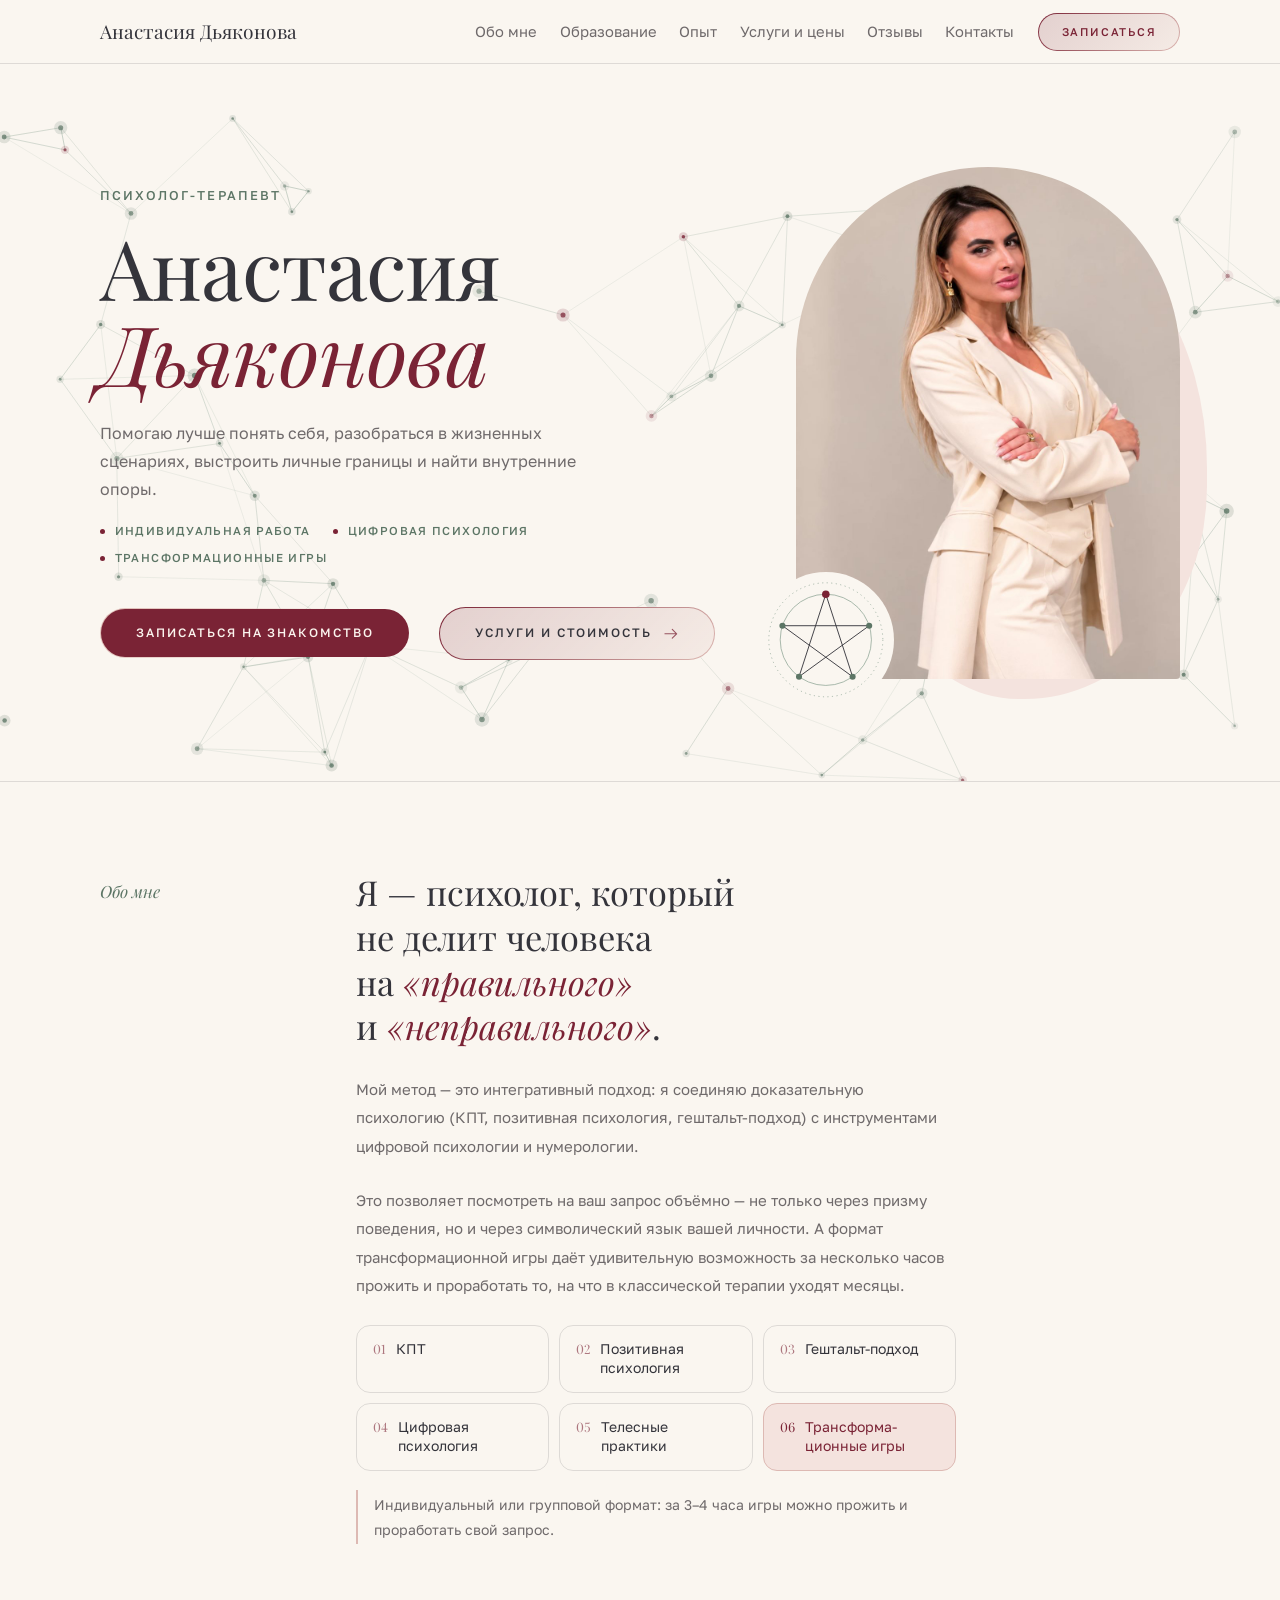
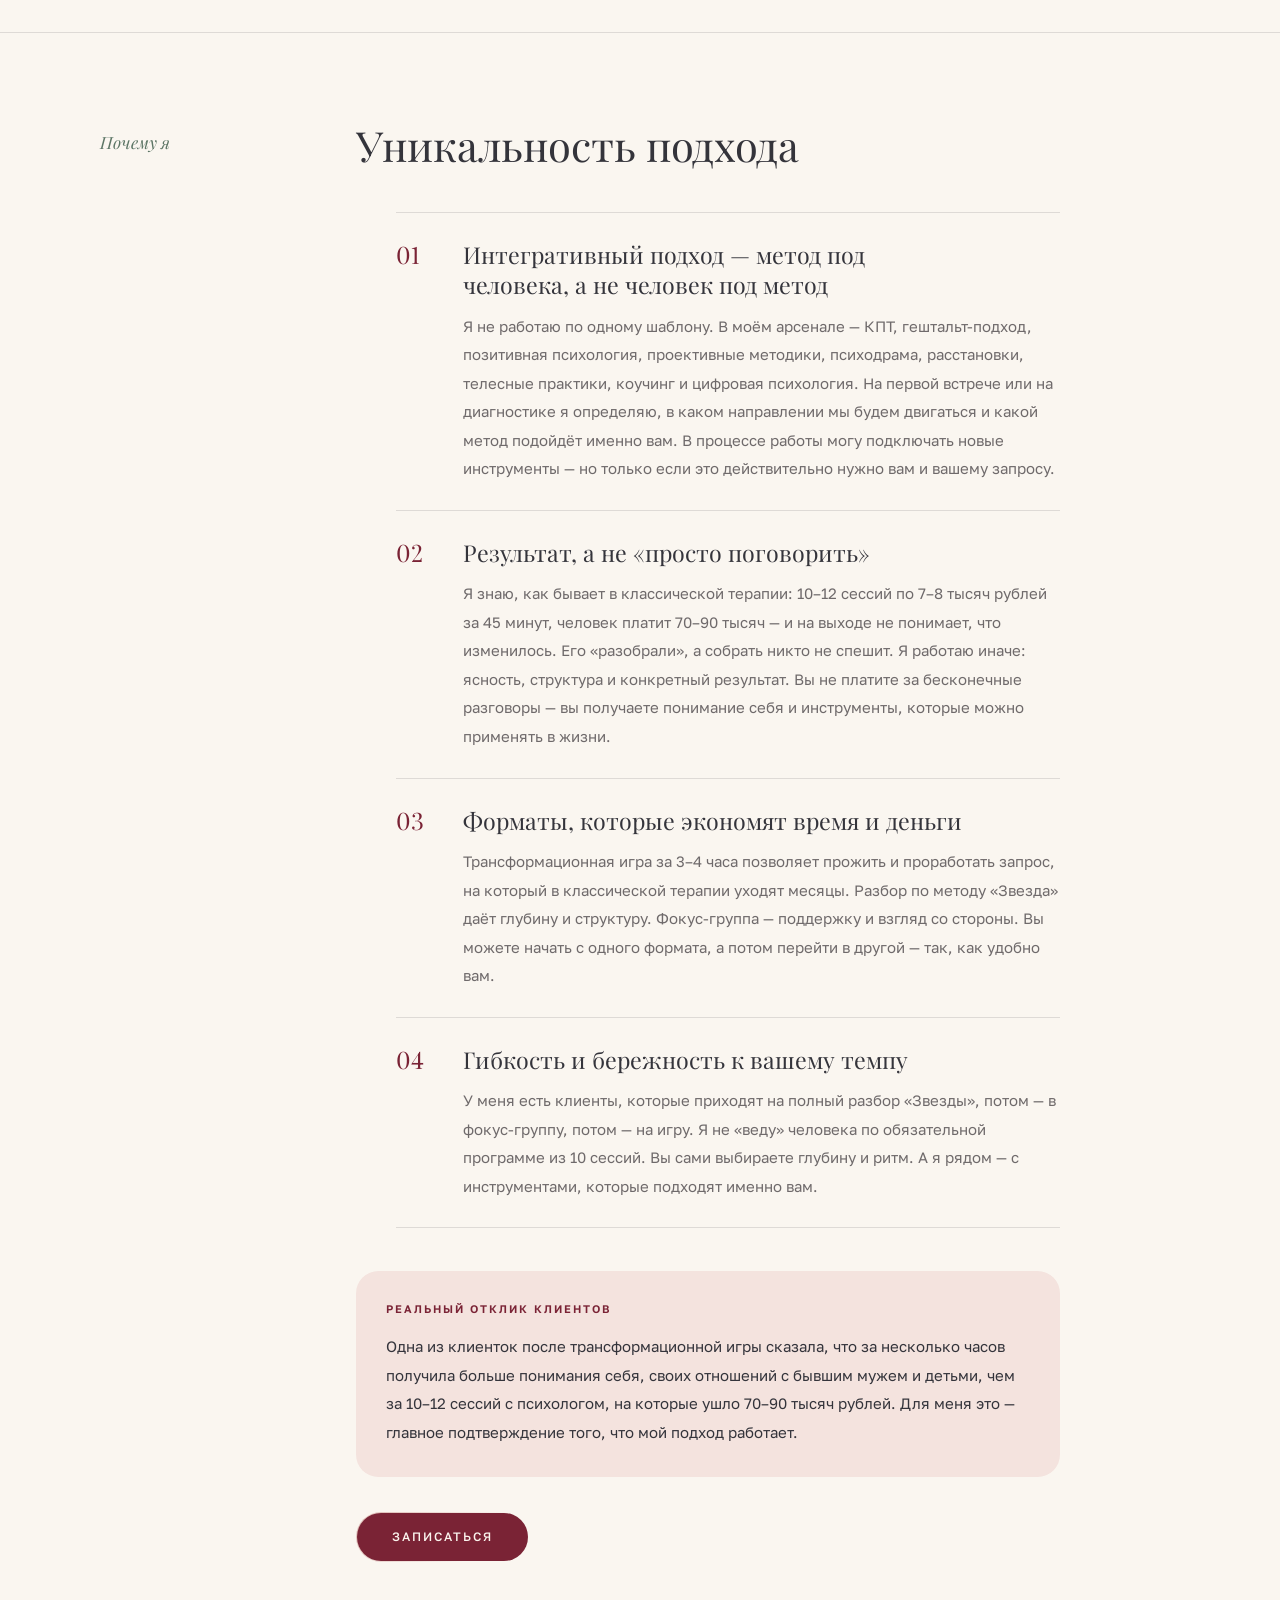
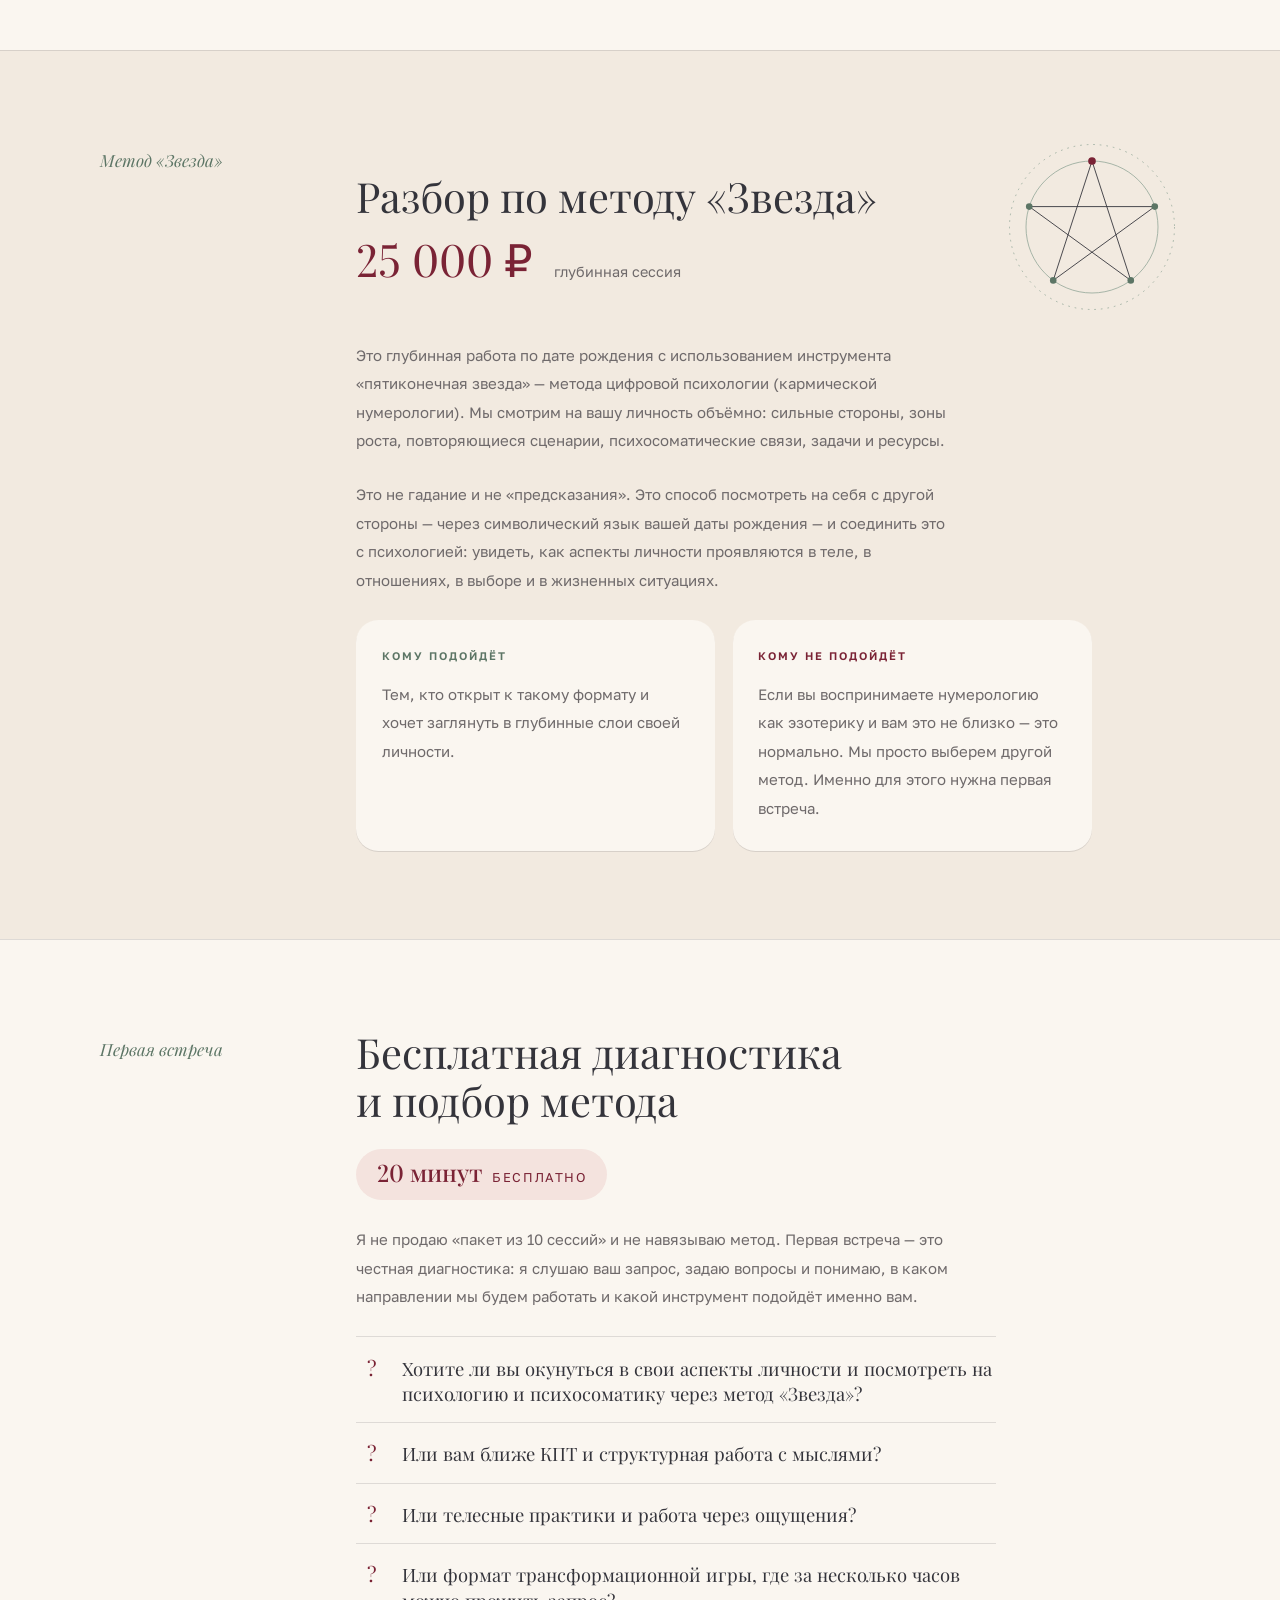
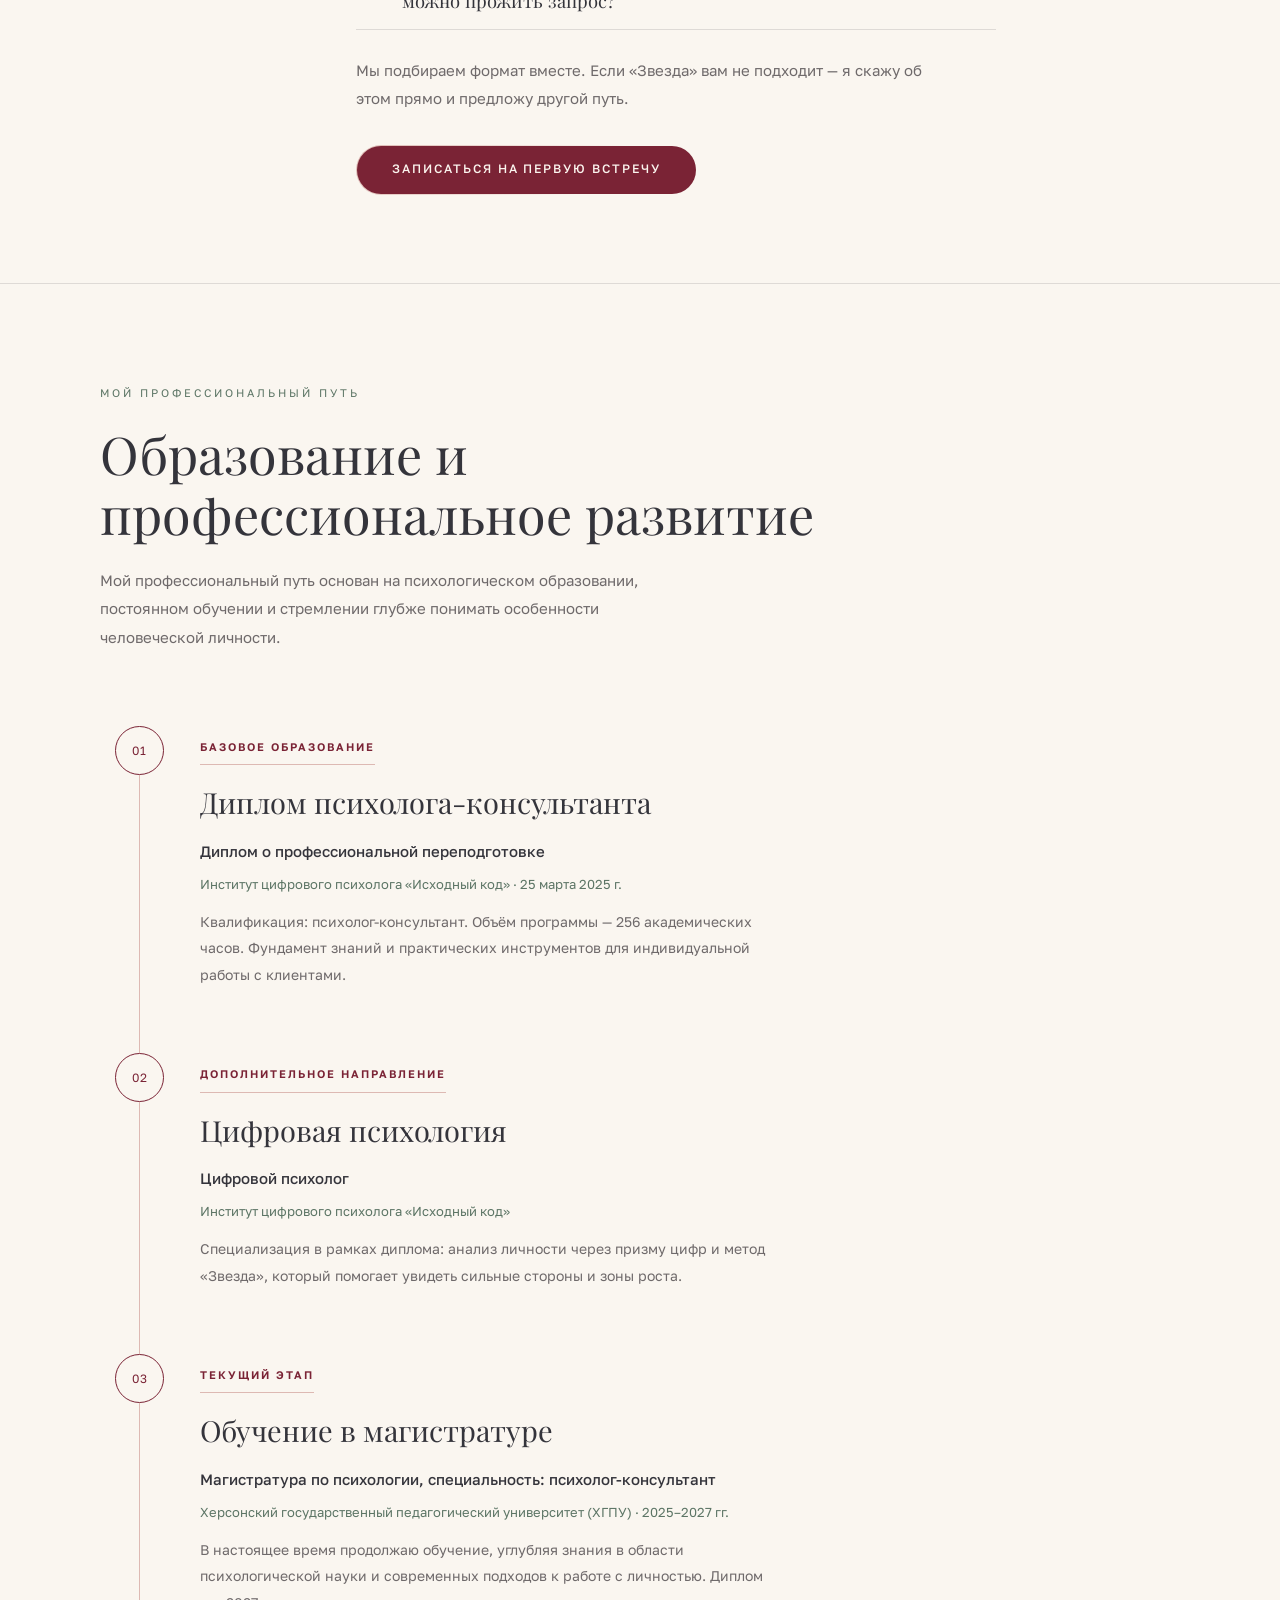
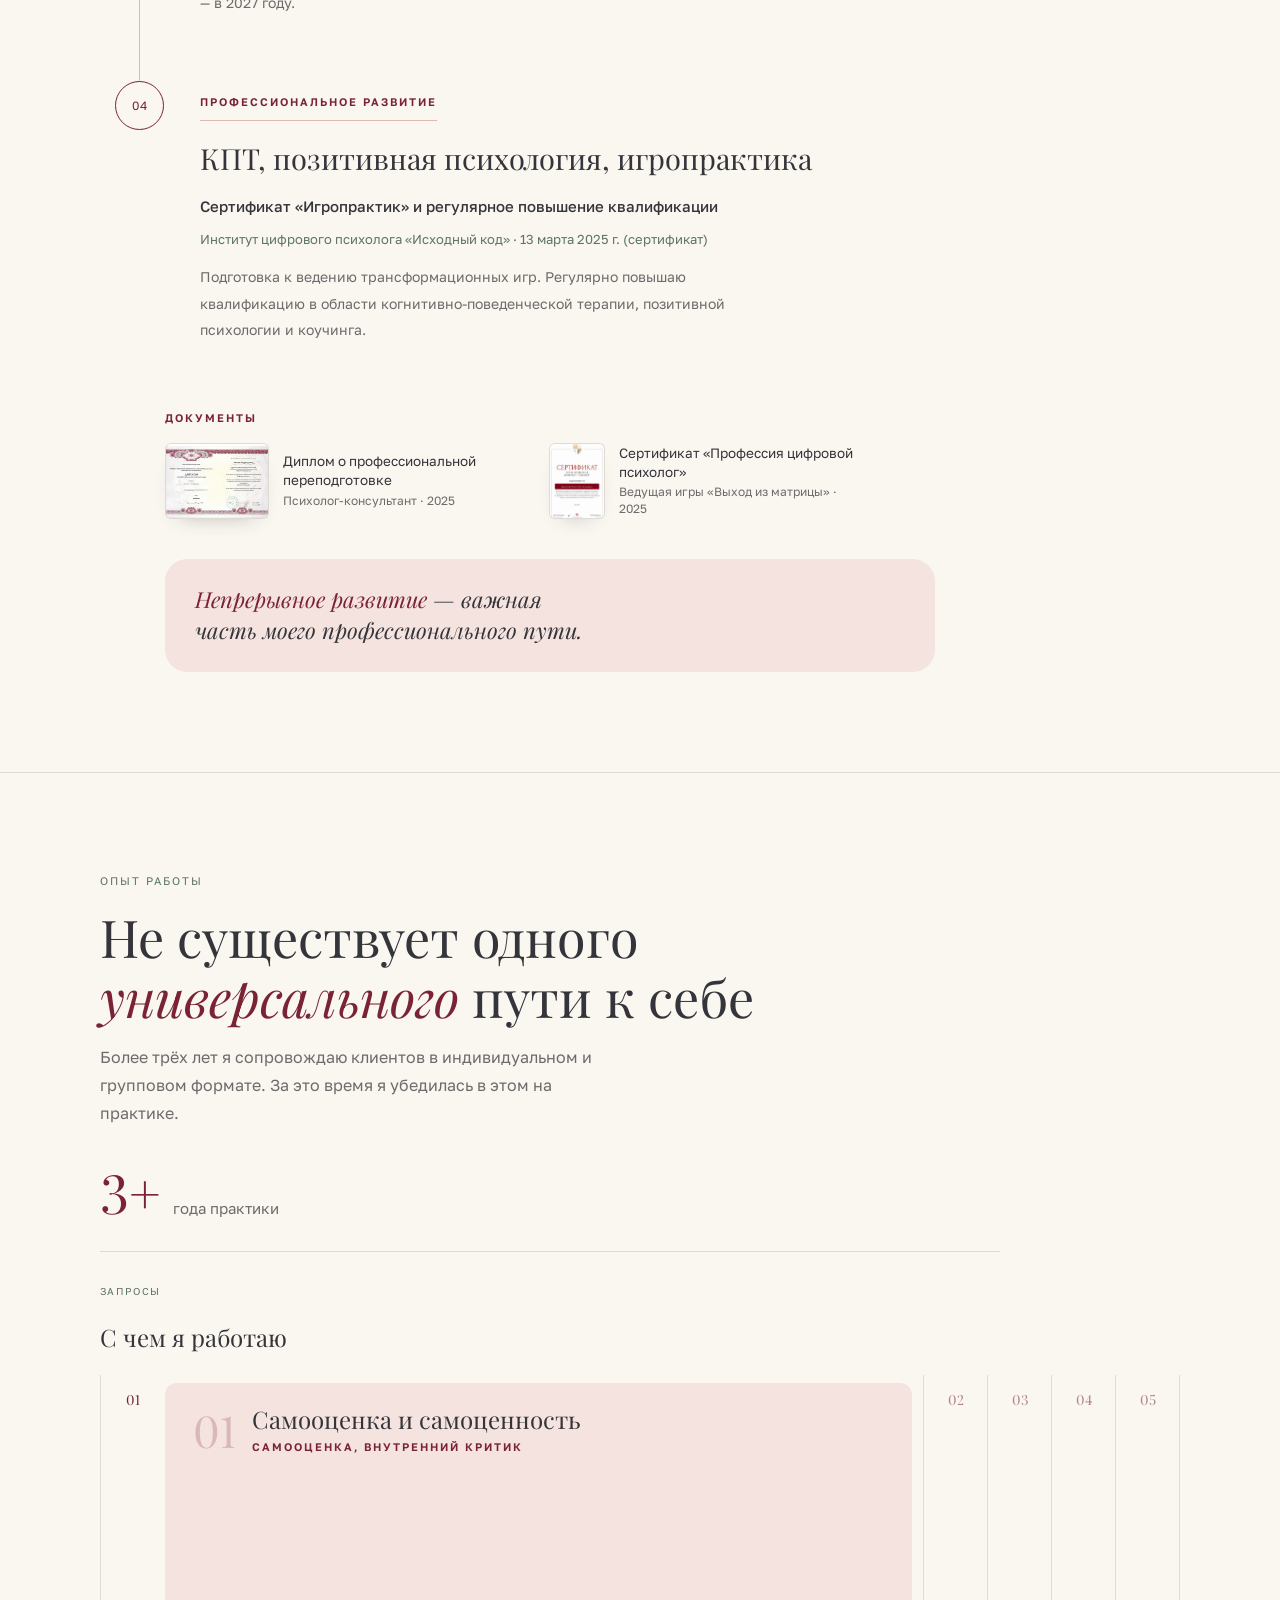
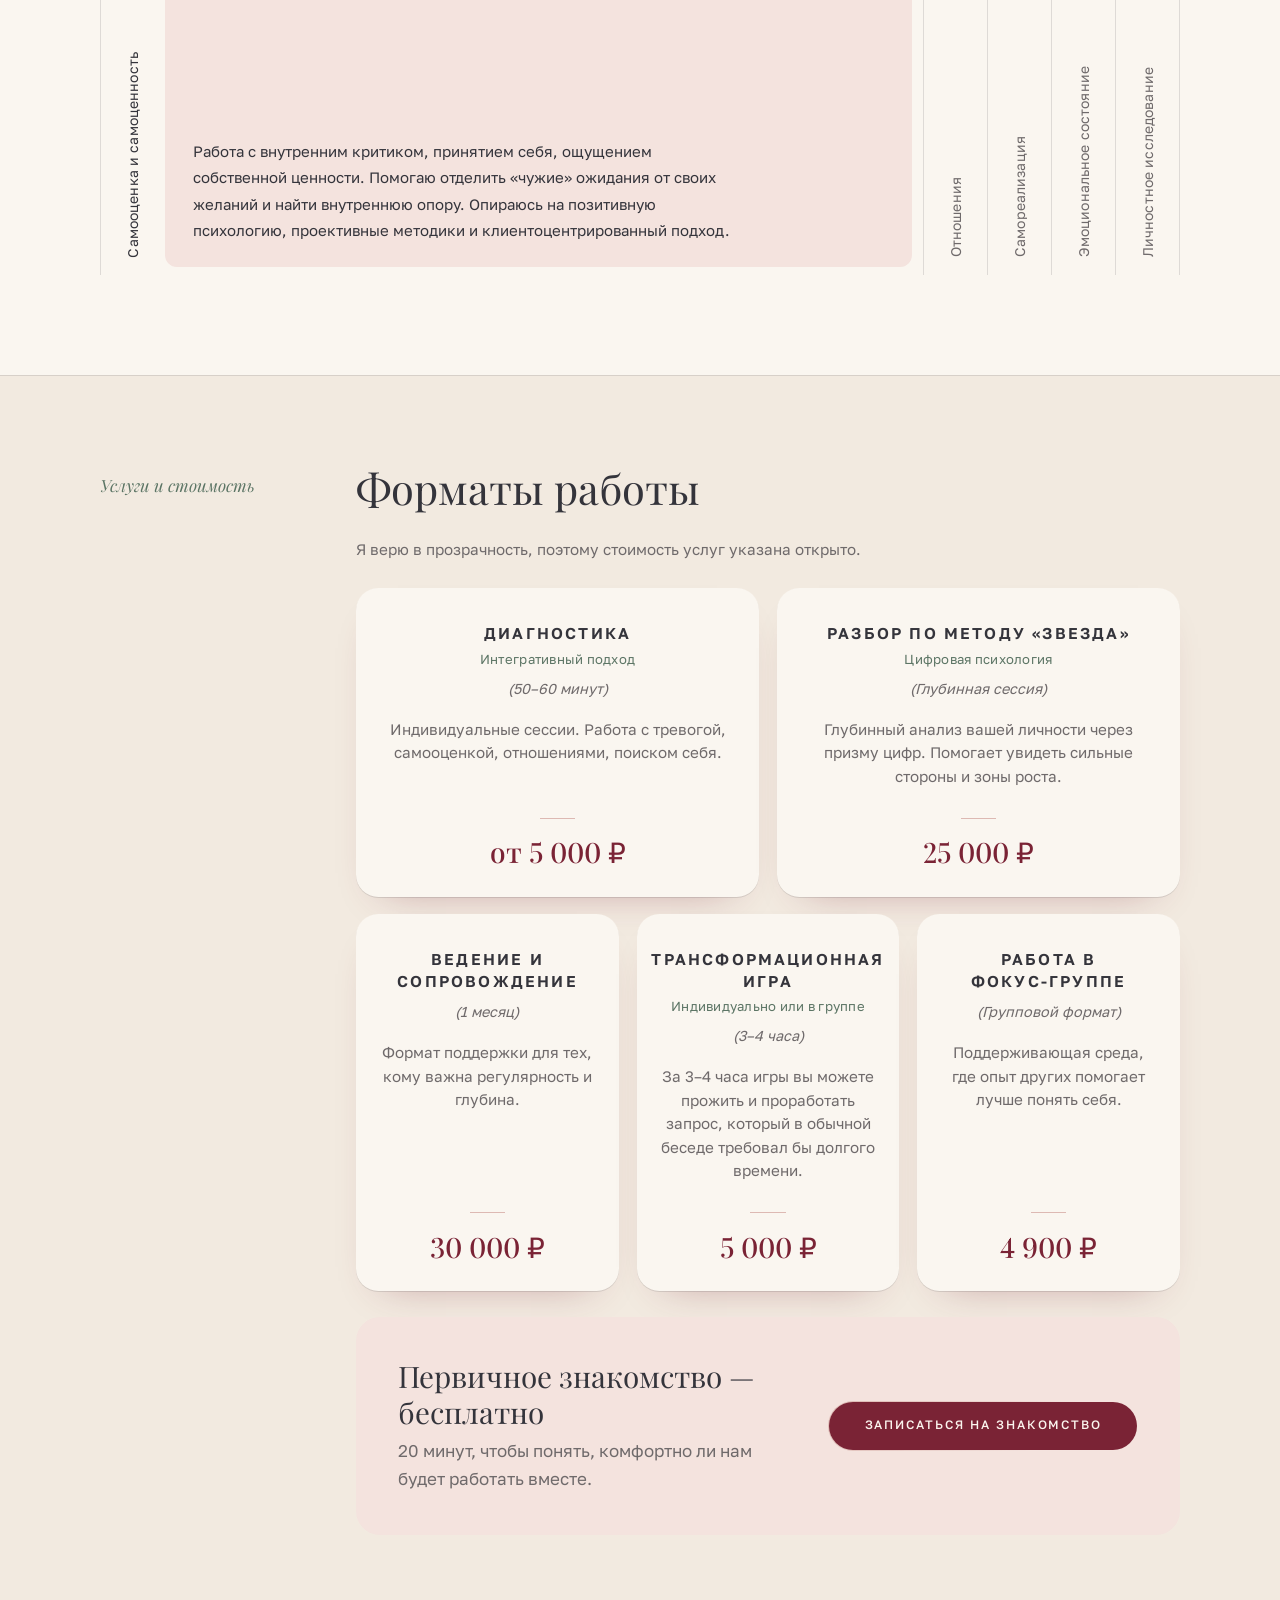
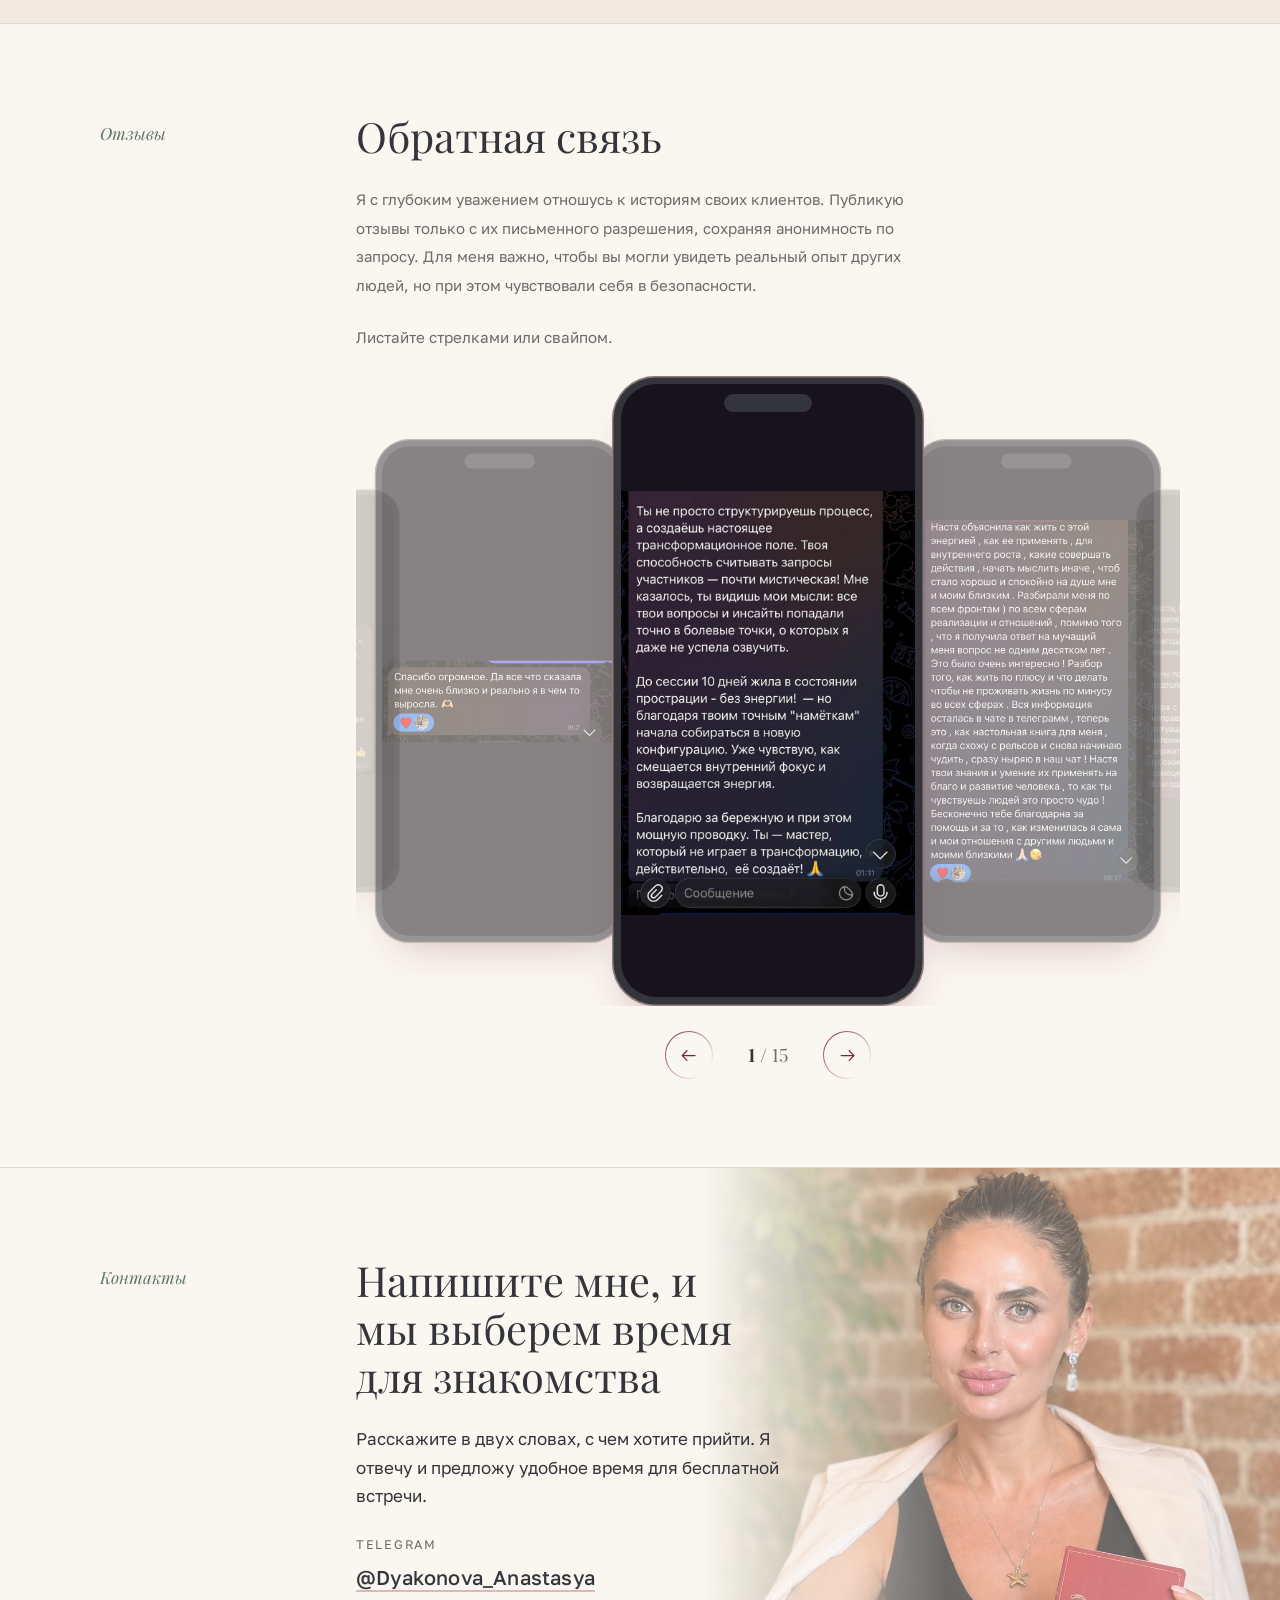
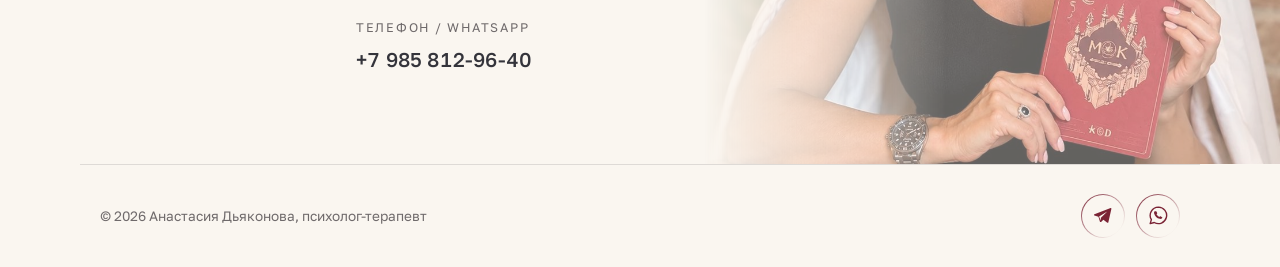
==== index.html @ 58e15a8b "Образование: заключительная фраза на розовой плашке, без черты Co-Authored-By: Claude Opus 5.5 <nore" ====
<!DOCTYPE html>
<html lang="ru">
<head>
<meta charset="utf-8">
<meta name="viewport" content="width=device-width, initial-scale=1, viewport-fit=cover">
<meta name="color-scheme" content="light">
<title>Анастасия Дьяконова</title>
<meta name="description" content="Анастасия Дьяконова — психолог-терапевт. Интегративный подход, цифровая психология и трансформационные игры.">
<link rel="stylesheet" href="https://fonts.googleapis.com/css2?family=Golos+Text:wght@400;500;600&family=Playfair+Display:ital,wght@0,400;0,500;0,600;1,400;1,500&display=swap">
<style>
body { margin: 0; } img { max-width: 100%; }
/* Layout: left-aligned editorial column; each section is a narrow label rail + wide content, the star of the «Звезда» method is the only ornament. */
:root {
  --bg: #FAF6F0;
  --surface: #F2EAE0;
  --ink: #34343B;
  --muted: #6F6A6B;
  --sage: #8FA596;
  --sage-deep: #5C7565;
  --blush: #DDB9B3;
  --blush-soft: #F4E3DE;
  --wine: #7A2335;
  --btn-bg: #7A2335;
  --btn-bg-hover: #631A2A;
  --btn-fg: #FBF4EE;
  --line: rgba(52, 52, 59, .14);
  --band: var(--bg);
  --band-ink: var(--ink);
  --band-muted: var(--muted);
  --band-line: var(--line);
  --band-accent: var(--wine);
  --display: "Playfair Display", "PT Serif", Georgia, "Times New Roman", serif;
  --body: "Golos Text", Inter, "Segoe UI", system-ui, -apple-system, Arial, sans-serif;
}
*, *::before, *::after { box-sizing: border-box; }
html { scroll-behavior: smooth; }
body {
  background: var(--bg); color: var(--ink);
  font-family: var(--body); font-size: 1.0625rem; line-height: 1.65;
  -webkit-font-smoothing: antialiased;
}
body::before {
  content: ""; position: fixed; inset: 0 0 auto;
  height: env(safe-area-inset-top, 0px); z-index: 10; background: var(--bg);
}
h1, h2, h3, p, ul, blockquote, figure { margin: 0; }
ul { padding: 0; list-style: none; }
a { color: inherit; }
:focus-visible { outline: 2px solid var(--wine); outline-offset: 3px; border-radius: 4px; }

.wrap {
  max-width: 70rem; margin-inline: auto;
  padding-left: max(20px, env(safe-area-inset-left, 0px));
  padding-right: max(20px, env(safe-area-inset-right, 0px));
}

/* Header */
.top {
  position: sticky; top: env(safe-area-inset-top, 0px); z-index: 9;
  background: color-mix(in srgb, var(--bg) 92%, transparent);
  backdrop-filter: blur(10px); -webkit-backdrop-filter: blur(10px);
  border-bottom: 1px solid var(--line);
}
.top .wrap { display: flex; align-items: center; gap: 1.5rem; padding-block: .8rem; }
.brand { font-family: var(--display); font-size: 1.2rem; text-decoration: none; white-space: nowrap; margin-right: auto; }
.nav { display: flex; gap: 1.4rem; font-size: .92rem; }
.nav a { text-decoration: none; color: var(--muted); transition: color .2s; }
.nav a:hover { color: var(--ink); }

/* Кнопки: тонкая градиентная оболочка, прописные буквы с разрядкой */
.btn {
  display: inline-flex; align-items: center; justify-content: center; gap: .6rem;
  border: 1px solid transparent; border-radius: 999px;
  background: linear-gradient(var(--btn-bg), var(--btn-bg)) padding-box,
              linear-gradient(135deg, var(--blush), transparent 70%) border-box;
  color: var(--btn-fg); text-decoration: none; white-space: nowrap;
  font: 500 .76rem/1.2 var(--body); letter-spacing: .16em; text-transform: uppercase;
  padding: 1.05rem 2.2rem;
  transition: background .25s, color .25s;
}
.btn:hover {
  background: linear-gradient(var(--btn-bg-hover), var(--btn-bg-hover)) padding-box,
              linear-gradient(135deg, var(--blush), transparent 70%) border-box;
}
.btn.ghost, .btn.small {
  background: linear-gradient(color-mix(in srgb, var(--bg) 82%, transparent), color-mix(in srgb, var(--bg) 82%, transparent)) padding-box,
              linear-gradient(135deg, var(--wine), var(--blush)) border-box;
  -webkit-backdrop-filter: blur(8px); backdrop-filter: blur(8px);
}
.btn.ghost { color: var(--ink); }
.btn.ghost:hover {
  background: linear-gradient(var(--surface), var(--surface)) padding-box,
              linear-gradient(135deg, var(--wine), var(--blush)) border-box;
}
.btn.ghost svg { width: 1.1rem; height: 1.1rem; fill: none; stroke: var(--wine); stroke-width: 1.5; stroke-linecap: round; stroke-linejoin: round; opacity: .75; transition: transform .25s, opacity .25s; }
.btn.ghost:hover svg { transform: translateX(4px); opacity: 1; }
.btn.small { color: var(--wine); padding: .7rem 1.4rem; font-size: .7rem; }
.btn.small:hover {
  color: var(--btn-fg);
  background: linear-gradient(var(--btn-bg), var(--btn-bg)) padding-box,
              linear-gradient(135deg, var(--blush), transparent 70%) border-box;
}
.link { color: var(--ink); text-decoration: underline; text-decoration-color: var(--blush); text-decoration-thickness: 2px; text-underline-offset: 5px; }
.link:hover { text-decoration-color: var(--wine); }

/* Hero */
.hero { position: relative; overflow: hidden; }
.hero canvas { position: absolute; inset: 0; width: 100%; height: 100%; pointer-events: none; }
.hero .wrap { position: relative; }
.hero .wrap {
  display: grid; grid-template-columns: minmax(0, 1.25fr) minmax(0, .75fr);
  gap: 3rem; align-items: center; padding-block: clamp(3.5rem, 8vw, 6.5rem);
}
.eyebrow { font-size: .8rem; letter-spacing: .16em; text-transform: uppercase; color: var(--sage-deep); font-weight: 500; }
h1 {
  font-family: var(--display); font-weight: 400;
  font-size: clamp(2.7rem, 7.2vw, 5.2rem); line-height: 1.04; letter-spacing: -.01em;
  margin-top: 1.1rem; text-wrap: balance;
}
h1 em { font-style: italic; color: var(--wine); }
.lead { font-size: 1rem; line-height: 1.75; color: var(--muted); max-width: 30rem; margin-top: 1.4rem; }
.hero-tags { display: flex; flex-wrap: wrap; gap: .5rem 1.4rem; margin-top: 1.2rem; font-size: .72rem; letter-spacing: .12em; text-transform: uppercase; color: var(--sage-deep); font-weight: 500; }
.hero-tags li { display: flex; align-items: center; gap: .6rem; }
.hero-tags li::before { content: ""; width: 5px; height: 5px; border-radius: 50%; background: var(--wine); flex: none; }
.hero-actions { display: flex; flex-wrap: wrap; align-items: center; gap: 1.2rem 1.8rem; margin-top: 2.4rem; }
.portrait { position: relative; justify-self: end; width: min(100%, 24rem); }
.portrait::before {
  content: ""; position: absolute; inset: 12% -7% -4% 14%;
  background: var(--blush-soft); border-radius: 50% 46% 52% 48% / 48% 52% 46% 54%;
}
.portrait img {
  position: relative; display: block; width: 100%; height: auto; aspect-ratio: 3 / 4;
  object-fit: cover; object-position: 50% 12%; border-radius: 999px 999px 1.25rem 1.25rem;
}
.star { position: absolute; left: -2.4rem; bottom: -1.8rem; width: 8.5rem; padding: .45rem; background: var(--bg); border-radius: 50%; }
.star svg { display: block; width: 100%; height: auto; }
.star .ring { fill: none; stroke: var(--sage); stroke-width: 2; }
.star .ring.dash { stroke-dasharray: 3 9; }
.star .lines { fill: none; stroke: var(--ink); stroke-width: 2.4; stroke-linejoin: round; stroke-dasharray: 1150; animation: draw 10s cubic-bezier(.45, 0, .55, 1) infinite; }
.star .pt { fill: var(--wine); }
.star .pt.s { fill: var(--sage-deep); }
.star .ring.dash { transform-origin: 160px 160px; animation: spin 30s linear infinite; }
/* Цикл 10 с: звезда мягко прорисовывается, коротко держится и так же мягко стирается */
@keyframes draw {
  0% { stroke-dashoffset: 1150; opacity: 0; }
  6% { opacity: 1; }
  46%, 54% { stroke-dashoffset: 0; opacity: 1; }
  94% { opacity: 1; }
  100% { stroke-dashoffset: -1150; opacity: 0; }
}
@keyframes spin { to { transform: rotate(360deg); } }

/* Параллакс: слои первого экрана и круг в «Опыте» движутся с разной скоростью при прокрутке (--py задаёт скрипт) */
.hero canvas { transform: translate3d(0, calc(var(--py, 0) * .32px), 0); }
.hero-text { transform: translate3d(0, calc(var(--py, 0) * .12px), 0); }
.portrait { transform: translate3d(0, calc(var(--py, 0) * -.07px), 0); }
.portrait::before { transform: translate3d(0, calc(var(--py, 0) * .2px), 0); }
.star { transform: translate3d(0, calc(var(--py, 0) * -.14px), 0); }
.hero canvas, .hero-text, .portrait, .portrait::before, .star { will-change: transform; }
@media (prefers-reduced-motion: reduce) {
  .hero canvas, .hero-text, .portrait, .portrait::before, .star { transform: none; }
}

/* Кнопка «наверх» — только в мобильной версии */
.to-top { display: none; }
@media (max-width: 980px) {
  .to-top {
    display: grid; place-items: center; position: fixed; z-index: 8;
    right: calc(16px + env(safe-area-inset-right, 0px)); bottom: calc(18px + env(safe-area-inset-bottom, 0px));
    width: 3.1rem; height: 3.1rem; padding: 0; border: 1px solid transparent; border-radius: 50%; cursor: pointer;
    background: linear-gradient(var(--btn-bg), var(--btn-bg)) padding-box,
                linear-gradient(135deg, var(--blush), transparent 70%) border-box;
    color: var(--btn-fg); box-shadow: none;
    opacity: 0; visibility: hidden; transform: translateY(12px);
    transition: opacity .3s, transform .3s, visibility .3s, background .25s;
  }
  .to-top.show { opacity: 1; visibility: visible; transform: none; }
  .to-top:active { background: linear-gradient(var(--btn-bg-hover), var(--btn-bg-hover)) padding-box, linear-gradient(135deg, var(--blush), transparent 70%) border-box; }
  .to-top svg { width: 1.25rem; height: 1.25rem; fill: none; stroke: currentColor; stroke-width: 1.6; stroke-linecap: round; stroke-linejoin: round; }
}
@media (prefers-reduced-motion: reduce) { .to-top { transition: none; } }

/* Sections */
.section { border-top: 1px solid var(--line); }
.section .wrap {
  display: grid; grid-template-columns: 13rem minmax(0, 1fr);
  gap: 2rem 3rem; padding-block: clamp(3rem, 7vw, 5.5rem);
}
.rail { font-family: var(--display); font-style: italic; font-size: 1.05rem; color: var(--sage-deep); padding-top: .5rem; }
h2 { font-family: var(--display); font-weight: 400; font-size: clamp(1.8rem, 3.6vw, 2.6rem); line-height: 1.15; text-wrap: balance; max-width: 22ch; }
.body { display: grid; grid-template-columns: minmax(0, 1fr); gap: 1.6rem; min-width: 0; }
.body p { max-width: 40rem; }

.quote {
  font-family: var(--display); font-size: clamp(1.5rem, 3vw, 2.15rem); line-height: 1.3;
  max-width: 24ch; text-wrap: balance;
}
.quote em { color: var(--wine); }
.approach-cta { justify-self: start; margin-top: .6rem; }
/* Методы: ровная сетка 3×2 с номерами, как в остальных списках сайта */
.methods { display: grid; grid-template-columns: repeat(3, minmax(0, 1fr)); gap: 10px; max-width: 600px; counter-reset: m; }
.methods li { counter-increment: m; min-width: 0; }
.methods button {
  display: grid; grid-template-columns: auto minmax(0, 1fr); align-items: baseline; gap: 10px;
  width: 100%; height: 100%; padding: 14px 16px; border: 1px solid var(--line); border-radius: 14px;
  background: transparent; color: var(--ink); font: 400 14px/1.35 var(--body); text-align: left; cursor: pointer;
  transition: background .25s, border-color .25s, color .25s;
}
.methods button::before { content: counter(m, decimal-leading-zero); font-family: var(--display); font-variant-numeric: lining-nums; font-size: 13px; color: var(--wine); opacity: .6; }
.methods button:hover { border-color: var(--blush); }
.methods button.on { background: var(--blush-soft); border-color: var(--blush); color: var(--wine); }
.methods button.on::before { opacity: 1; }
.body p.method-info {
  max-width: 600px; min-height: 3.6em; margin-top: -.4rem; padding: 2px 0 2px 1rem; border-left: 2px solid var(--blush);
  font-size: 14px; line-height: 1.8; color: var(--muted); transition: opacity .2s;
}
.method-info.active { color: var(--ink); }
@media (max-width: 600px) { .methods { grid-template-columns: repeat(2, minmax(0, 1fr)); } .methods button { grid-template-columns: minmax(0, 1fr); gap: 4px; padding: 11px 13px 13px; font-size: 13.5px; } }
.method-info.fade { opacity: 0; }
@media (prefers-reduced-motion: reduce) { .methods button, .method-info { transition: none; } }

/* Почему я · Звезда · Первая встреча */
.body p.txt, .why p, .why-voice p, .zv-card p { max-width: 600px; color: var(--muted); font-size: 15px; line-height: 1.9; }
.why { display: grid; counter-reset: none; max-width: 44rem; }
.why li { display: grid; grid-template-columns: 3rem minmax(0, 1fr); gap: 1.2rem; padding-block: 1.7rem; border-top: 1px solid var(--line); }
.why li:last-child { border-bottom: 1px solid var(--line); }
.why-num { font-family: var(--display); font-variant-numeric: lining-nums; font-size: 1.5rem; line-height: 1.2; color: var(--wine); }
.why h3 { font-family: var(--display); font-weight: 400; font-size: 1.45rem; line-height: 1.3; margin-bottom: .7rem; text-wrap: balance; }
.why-voice { max-width: 44rem; padding: 1.8rem 1.9rem 1.9rem; border-radius: 1.4rem; background: var(--blush-soft); }
.why-voice figcaption { font-size: 11px; font-weight: 600; letter-spacing: 2px; text-transform: uppercase; color: var(--wine); margin-bottom: .9rem; }
.why-voice p { color: var(--ink); max-width: none; }
.zv-head { display: grid; grid-template-columns: minmax(0, 1fr) auto; gap: 1.5rem 2.5rem; align-items: center; }
.zv-price { font-family: var(--display); font-variant-numeric: lining-nums; font-size: clamp(2rem, 4vw, 2.8rem); line-height: 1; color: var(--wine); margin-top: 1.1rem; }
.zv-price span { font: 400 .9rem/1.4 var(--body); color: var(--muted); margin-left: .6rem; }
.zv-star { width: clamp(7rem, 16vw, 11rem); }
.zv-star svg { display: block; width: 100%; height: auto; overflow: visible; }
.zv-star .ring { fill: none; stroke: var(--sage); stroke-width: 1.4; }
.zv-star .ring.dash { stroke-dasharray: 3 9; transform-origin: 160px 160px; animation: spin 30s linear infinite; }
.zv-star .lines { fill: none; stroke: var(--ink); stroke-width: 1.6; stroke-linejoin: round; }
.zv-star .pt { fill: var(--wine); } .zv-star .pt.s { fill: var(--sage-deep); }
.zv-fit { display: grid; grid-template-columns: repeat(auto-fit, minmax(16rem, 1fr)); gap: 1.1rem; max-width: 46rem; }
.zv-card { padding: 1.7rem 1.6rem 1.8rem; border-radius: 1.4rem; background: var(--bg); box-shadow: 0 1px 0 var(--line); }
.zv-card h3 { font-size: 11px; font-weight: 600; letter-spacing: 2px; text-transform: uppercase; color: var(--sage-deep); margin-bottom: .9rem; }
.zv-card.zv-no h3 { color: var(--wine); }
.first-badge { justify-self: start; display: inline-flex; align-items: baseline; gap: .6rem; padding: .7rem 1.3rem; border-radius: 999px; background: var(--blush-soft); color: var(--wine); font-size: .8rem; letter-spacing: .12em; text-transform: uppercase; }
.body p.first-badge b { font: 500 1.5rem/1 var(--display); font-variant-numeric: lining-nums; letter-spacing: 0; text-transform: none; }
.first-q { display: grid; max-width: 40rem; }
.first-q li { display: grid; grid-template-columns: 2rem minmax(0, 1fr); gap: .9rem; align-items: baseline; padding-block: .95rem; border-top: 1px solid var(--line); font-family: var(--display); font-size: 1.15rem; line-height: 1.4; }
.first-q li:last-child { border-bottom: 1px solid var(--line); }
.first-q li::before { content: "?"; font-family: var(--display); font-size: 1.3rem; color: var(--wine); text-align: center; }
.first-cta { justify-self: start; margin-top: .4rem; }
@media (max-width: 600px) { .why li { grid-template-columns: 2.2rem minmax(0, 1fr); gap: .8rem; } .zv-head { gap: 1rem; align-items: start; } .zv-star { width: 6.6rem; margin-top: .2rem; } .zv-star .lines { stroke-width: 2.2; } .zv-star .ring { stroke-width: 1.8; } .zv-price span { display: block; margin: .5rem 0 0; } }
@media (prefers-reduced-motion: reduce) { .zv-star .ring.dash { animation: none; } }

/* Образование: лента из двух этапов (разметка заказчика, цвета и шрифты сайта) */
.edu-section {
  background: var(--bg); color: var(--ink); padding-block: clamp(65px, 9vw, 100px);
  padding-left: max(20px, env(safe-area-inset-left, 0px)); padding-right: max(20px, env(safe-area-inset-right, 0px));
}
.edu-container { max-width: calc(70rem - 40px); margin: 0 auto; }
.edu-heading { max-width: 820px; margin-bottom: 75px; }
.edu-eyebrow { display: block; font-size: 11px; letter-spacing: 3px; color: var(--sage-deep); margin-bottom: 22px; }
.edu-heading h2 { font-family: var(--display); font-size: clamp(32px, 5vw, 52px); font-weight: 400; line-height: 1.15; margin: 0 0 22px; max-width: none; }
.edu-heading > p { max-width: 550px; color: var(--muted); font-size: 15px; line-height: 1.9; }
.edu-timeline { position: relative; max-width: 820px; margin-left: 15px; }
/* Линия между этапами */
.edu-item:not(:last-child)::before { content: ""; position: absolute; left: 24px; top: 49px; bottom: 0; width: 1px; background: var(--blush); }
.edu-item { display: grid; grid-template-columns: 50px minmax(0, 1fr); gap: 35px; position: relative; padding-bottom: 65px; }
.edu-marker { width: 49px; height: 49px; background: var(--bg); border: 1px solid var(--wine); border-radius: 50%; display: flex; align-items: center; justify-content: center; z-index: 1; }
.edu-marker { color: var(--wine); }
.edu-marker span { font-size: 12px; color: inherit; letter-spacing: 1px; font-variant-numeric: lining-nums; }
.edu-content { padding: 5px 0 0; max-width: 650px; }
.edu-category { display: inline-block; font-size: 11px; font-weight: 600; letter-spacing: 2px; text-transform: uppercase; color: var(--wine); padding-bottom: 8px; border-bottom: 1px solid var(--blush); }
.edu-content h3 { font-family: var(--display); font-size: 29px; font-weight: 400; margin: 14px 0 12px; }
.edu-content h4 { font-size: 15px; font-weight: 500; margin: 0 0 14px; color: var(--ink); }
.edu-content p { font-size: 14px; line-height: 1.9; color: var(--muted); max-width: 570px; margin: 0; }
.edu-content p.edu-meta { font-size: 13px; line-height: 1.6; color: var(--sage-deep); margin: -4px 0 14px; }
.edu-status { display: inline-block; padding: 8px 15px; border: 1px solid var(--sage); border-radius: 30px; font-size: 11px; color: var(--sage-deep); letter-spacing: .3px; }
.edu-current { background: var(--blush-soft); border-color: var(--blush-soft); color: var(--wine); }
.edu-footer { margin: 0 0 0 65px; max-width: 770px; padding: 1.6rem 1.9rem; border-radius: 1.4rem; background: var(--blush-soft); }
.edu-footer p { font-family: var(--display); font-size: 22px; line-height: 1.4; font-style: italic; color: var(--ink); text-wrap: balance; }
.edu-footer em { color: var(--wine); }
@media (max-width: 600px) {
  .edu-heading { margin-bottom: 50px; }
  .edu-timeline { margin-left: 0; }
  .edu-item { grid-template-columns: 40px minmax(0, 1fr); gap: 18px; padding-bottom: 48px; }
  .edu-item:not(:last-child)::before { left: 19px; top: 39px; }
  .edu-marker { width: 39px; height: 39px; }
  .edu-content h3 { font-size: 24px; }
  .edu-content p { font-size: 13px; }
  .edu-footer { margin-left: 0; }
}

/* Документы об образовании: миниатюры с увеличением */
.edu-docs { margin: 0 0 40px 65px; max-width: 770px; }
.edu-docs-title { font-size: 11px; font-weight: 600; letter-spacing: 2px; text-transform: uppercase; color: var(--wine); margin-bottom: 16px; }
.edu-docs-row { display: flex; flex-wrap: wrap; gap: 18px 26px; align-items: flex-start; }
.edu-doc { display: flex; align-items: center; gap: 14px; padding: 0; border: 0; background: none; cursor: zoom-in; text-align: left; color: var(--ink); font: inherit; }
.edu-doc-img { flex: none; display: block; overflow: hidden; border-radius: 6px; border: 1px solid var(--line); background: var(--bg); box-shadow: 0 10px 22px -16px color-mix(in srgb, var(--ink) 45%, transparent); transition: transform .3s; }
.edu-doc-img img { display: block; width: 100%; height: 100%; object-fit: cover; }
.edu-doc-wide { width: 104px; height: 76px; }
.edu-doc-tall { width: 56px; height: 76px; }
.edu-doc:hover .edu-doc-img { transform: translateY(-3px); }
.edu-doc-cap { font-size: 13.5px; line-height: 1.4; max-width: 15rem; }
.edu-doc-cap small { display: block; font-size: 12px; color: var(--muted); margin-top: 3px; }
@media (max-width: 600px) { .edu-docs { margin-left: 0; } }
@media (prefers-reduced-motion: reduce) { .edu-doc-img { transition: none; } }

/* Опыт работы: стили заказчика в цветах и шрифтах сайта */
.experience-section {
  background: var(--bg); color: var(--ink); padding-block: clamp(68px, 9vw, 100px);
  padding-left: max(20px, env(safe-area-inset-left, 0px)); padding-right: max(20px, env(safe-area-inset-right, 0px));
}
.experience-inner { max-width: calc(70rem - 40px); margin: 0 auto; }
.experience-body { max-width: 900px; }
.experience-heading { max-width: 720px; margin-bottom: 38px; }
.experience-eyebrow { display: block; color: var(--sage-deep); font-size: 11px; letter-spacing: 2px; line-height: 1.5; margin-bottom: 18px; text-transform: uppercase; }
.experience-heading h2 { font-family: var(--display); font-size: clamp(34px, 5vw, 52px); font-weight: 400; line-height: 1.15; margin: 0 0 16px; color: var(--ink); max-width: none; }
.experience-heading h2 em { color: var(--wine); }
.experience-intro { max-width: 520px; color: var(--muted); font-size: 16px; line-height: 1.75; margin: 0; }
.experience-duration { display: flex; align-items: baseline; gap: 12px; padding: 0 0 30px; border-bottom: 1px solid var(--line); }
.experience-number { font-family: var(--display); font-variant-numeric: lining-nums; font-size: 54px; font-weight: 400; line-height: 1; color: var(--wine); }
.experience-label { color: var(--muted); font-size: 15px; }
.experience-list { display: grid; grid-template-columns: minmax(0, 1fr) minmax(0, 1fr); gap: 42px; }
.experience-item { padding-top: 32px; min-width: 0; }
.experience-item-top { display: flex; align-items: center; gap: 13px; margin-bottom: 22px; }
.experience-index { color: var(--wine); font-family: var(--display); font-variant-numeric: lining-nums; font-size: 16px; }
.experience-category { color: var(--sage-deep); font-size: 10px; letter-spacing: 1.3px; line-height: 1.5; text-transform: uppercase; }
.experience-item h3 { font-family: var(--display); font-size: 24px; font-weight: 400; line-height: 1.35; color: var(--ink); margin: 0 0 14px; }
.experience-item p { color: var(--muted); font-size: 15px; line-height: 1.8; margin: 0; max-width: 390px; }
@media (max-width: 650px) {
  .experience-heading { margin-bottom: 30px; }
  .experience-intro { font-size: 15px; }
  .experience-number { font-size: 46px; }
  .experience-list { grid-template-columns: minmax(0, 1fr); gap: 0; }
  .experience-item { padding: 28px 0; border-bottom: 1px solid var(--line); }
  .experience-item h3 { font-size: 22px; }
  .experience-item p { font-size: 14px; line-height: 1.75; }
}
@media (prefers-reduced-motion: no-preference) {
  .experience-item { animation: experienceAppear .6s ease both; }
  .experience-item:nth-child(2) { animation-delay: .12s; }
  @keyframes experienceAppear { from { opacity: 0; transform: translateY(10px); } to { opacity: 1; transform: translateY(0); } }
}

/* Запросы: ряд панелей, раскрывающихся при наведении (на телефоне — аккордеон) */
.experience-asks { padding-top: 32px; }
.experience-asks > h3 { font-family: var(--display); font-size: 24px; font-weight: 400; line-height: 1.35; margin: 0 0 22px; }
.experience-approach { margin-top: 12px; }
.experience-approach p { max-width: 600px; }
.experience-approach p + p { margin-top: .8em; }
.hx { --hx-rail: 64px; --hx-h: 620px; --hx-t: .62s; }
.hx ul { display: flex; height: var(--hx-h); container-type: inline-size; border-right: 1px solid var(--line); }
.hx li {
  position: relative; flex: 0 1 var(--hx-rail); min-width: 0; overflow: hidden; border-left: 1px solid var(--line);
  transition: flex-basis var(--hx-t) cubic-bezier(.32, .72, 0, 1);
}
.hx li.on { flex-basis: calc(100% - (var(--hx-n) - 1) * var(--hx-rail)); }
.hx-rail {
  position: absolute; inset: 0 auto 0 0; width: var(--hx-rail); display: flex; flex-direction: column; align-items: center; justify-content: space-between;
  padding: 18px 0; border: 0; background: transparent; cursor: pointer; color: var(--muted); font: 400 14px/1 var(--body); transition: color var(--hx-t);
}
.hx li.on .hx-rail { color: var(--ink); }
.hx-num { font-family: var(--display); font-variant-numeric: lining-nums; font-size: 14px; color: var(--wine); opacity: .55; transition: opacity var(--hx-t); }
.hx li.on .hx-num { opacity: 1; }
.hx-short { writing-mode: vertical-rl; transform: rotate(180deg); white-space: nowrap; overflow: hidden; text-overflow: ellipsis; max-height: calc(var(--hx-h) - 80px); letter-spacing: .01em; }
.hx-full, .hx-plus { display: none; }
.hx-panel {
  position: absolute; top: 8px; bottom: 8px; left: var(--hx-rail); width: calc(100% - var(--hx-rail) - 12px);
  border-radius: 12px; background: var(--blush-soft); overflow: hidden auto; opacity: 0; visibility: hidden;
  transition: opacity .3s, visibility .3s;
}
@supports (width: 1cqw) { .hx-panel { width: calc(100cqw - var(--hx-n) * var(--hx-rail) - 12px); } }
.hx li.on .hx-panel { opacity: 1; visibility: visible; transition: opacity .45s .2s, visibility 0s; }
.hx-panel-in { display: flex; flex-direction: column; justify-content: space-between; gap: 24px; min-height: 100%; padding: 28px 32px 32px; }
.hx-top { display: flex; align-items: flex-end; gap: 22px; }
.hx-panel p.hx-sum { font-size: 11px; font-weight: 600; letter-spacing: 2px; text-transform: uppercase; color: var(--wine); line-height: 1.6; }
.hx-subs { display: grid; grid-template-columns: repeat(2, minmax(0, 1fr)); gap: 20px 34px; }
.hx-subs.hx-one { grid-template-columns: minmax(0, 34rem); }
.hx-subitem h5 { font-family: var(--display); font-weight: 500; font-size: 17px; line-height: 1.3; margin: 0 0 6px; }
.hx-subs .hx-subitem p { font-size: 13.5px; line-height: 1.65; }
.hx-subs.hx-one .hx-subitem p { font-size: 15px; line-height: 1.8; }
.hx-big { font-family: var(--display); font-variant-numeric: lining-nums; font-size: 64px; line-height: .9; color: var(--wine); opacity: .22; }
.hx-panel h4 { font-family: var(--display); font-weight: 400; font-size: 28px; line-height: 1.2; margin: 0 0 6px; text-wrap: balance; }
.hx-panel p { font-size: 15px; line-height: 1.7; color: var(--ink); margin: 0; max-width: none; }
.hx-panel p + p { margin-top: .6em; }
/* Только десктоп: компактная панель, чтобы блок целиком помещался на экране */
@media (min-width: 1024px) {
  .hx { --hx-h: 500px; }
  .hx-panel-in { padding: 22px 28px 24px; gap: 16px; }
  .hx-top { gap: 16px; align-items: center; }
  .hx-big { font-size: 44px; }
  .hx-panel h4 { font-size: 24px; margin-bottom: 4px; }
  .hx-subs:not(.hx-one) { display: block; columns: 2; column-gap: 30px; }
  .hx-subs:not(.hx-one) .hx-subitem { break-inside: avoid; margin-bottom: 14px; }
  .hx-subs:not(.hx-one) .hx-subitem:last-child { margin-bottom: 0; }
  .hx-subitem h5 { font-size: 16px; margin-bottom: 4px; }
  .hx-subs .hx-subitem p { font-size: 13px; line-height: 1.55; }
  .hx-subs.hx-one .hx-subitem p { font-size: 15px; line-height: 1.75; }
}
@media (min-width: 1024px) and (max-width: 1199px) { .hx { --hx-rail: 56px; --hx-h: 540px; } .hx-panel-in { padding: 20px 24px 22px; } }
@media (max-width: 1023px) {
  .hx ul { display: block; height: auto; border-right: 0; border-top: 1px solid var(--line); }
  .hx li, .hx li.on { border-left: 0; border-bottom: 1px solid var(--line); overflow: visible; }
  .hx-rail { position: static; width: 100%; flex-direction: row; align-items: baseline; justify-content: flex-start; gap: 14px; padding: 18px 0; text-align: left; font-size: 17px; line-height: 1.35; color: var(--ink); }
  .hx-num { flex: none; width: 1.6rem; }
  .hx-short { display: none; }
  .hx-full { display: block; flex: 1; min-width: 0; font-family: var(--display); font-size: 19px; }
  .hx-plus { display: block; flex: none; align-self: center; position: relative; width: 14px; height: 14px; }
  .hx-plus::before, .hx-plus::after { content: ""; position: absolute; left: 0; right: 0; top: 50%; height: 1.5px; margin-top: -.75px; background: var(--wine); transition: transform .3s; }
  .hx-plus::after { transform: rotate(90deg); }
  .hx li.on .hx-plus::after { transform: rotate(0deg); }
  .hx-panel, .hx li.on .hx-panel { position: static; width: auto; display: grid; grid-template-rows: 0fr; background: none; border-radius: 0; opacity: 1; visibility: visible; overflow: hidden; transition: grid-template-rows .45s cubic-bezier(.32, .72, 0, 1); }
  .hx li.on .hx-panel { grid-template-rows: 1fr; }
  .hx-panel-in { min-height: 0; overflow: hidden; display: block; padding: 0 0 0 calc(1.6rem + 14px); }
  .hx-big, .hx-panel h4 { display: none; }
  .hx-top { display: block; margin-bottom: 14px; }
  .hx-subs, .hx-subs.hx-one { grid-template-columns: minmax(0, 1fr); gap: 16px; padding-bottom: 22px; }
  .hx-subs .hx-subitem p, .hx-subs.hx-one .hx-subitem p { font-size: 14px; line-height: 1.7; }
  .hx-panel p { color: var(--muted); }
}
@media (prefers-reduced-motion: reduce) { .hx li, .hx-rail, .hx-num, .hx-panel, .hx li.on .hx-panel, .hx-plus::before, .hx-plus::after { transition: none; } }

/* Services */
.tinted { background: var(--surface); }
.services { display: grid; grid-template-columns: repeat(6, minmax(0, 1fr)); gap: 1.1rem; }
.service {
  grid-column: span 2; display: flex; flex-direction: column; align-items: center; text-align: center; gap: .55rem;
  background: var(--bg); border-radius: 1.4rem; padding: 2.2rem 1.5rem 1.9rem;
  box-shadow: 0 1px 0 var(--line), 0 18px 40px -28px color-mix(in srgb, var(--wine) 45%, transparent);
  transition: transform .3s, box-shadow .3s;
}
.service:nth-child(-n+2) { grid-column: span 3; }
.service:hover { transform: translateY(-4px); box-shadow: 0 1px 0 var(--line), 0 26px 46px -26px color-mix(in srgb, var(--wine) 60%, transparent); }
.service h3 { order: 1; font: 600 .98rem/1.35 var(--body); letter-spacing: .14em; text-transform: uppercase; text-wrap: balance; }
.service h3 span { display: block; font: 400 .82rem/1.4 var(--body); letter-spacing: .02em; text-transform: none; color: var(--sage-deep); margin-top: .35rem; }
.dur { order: 2; font-style: italic; font-size: .9rem; color: var(--muted); }
.dur::before { content: "("; } .dur::after { content: ")"; }
.service p { order: 3; color: var(--muted); font-size: .95rem; line-height: 1.55; max-width: 26rem; margin-top: .5rem; }
.price {
  order: 4; margin-top: auto; padding-top: 1.3rem; font-family: var(--display); font-weight: 500;
  font-size: 1.75rem; line-height: 1; color: var(--wine); white-space: nowrap; font-variant-numeric: lining-nums;
}
.price::before { content: ""; display: block; width: 2.2rem; height: 1px; background: var(--blush); margin: 0 auto 1.2rem; }
.note { font-size: .95rem; color: var(--muted); }

.intro {
  display: grid; grid-template-columns: minmax(0, 1fr) auto; gap: 1.5rem 2.5rem; align-items: center;
  background: var(--blush-soft); border-radius: 1.5rem; padding: clamp(1.6rem, 4vw, 2.6rem);
}
.intro h3 { font-family: var(--display); font-weight: 400; font-size: clamp(1.4rem, 2.6vw, 1.85rem); line-height: 1.2; }
.intro p { color: var(--muted); margin-top: .5rem; }

.body p.reviews-intro { max-width: 550px; color: var(--muted); font-size: 15px; line-height: 1.9; }
#approach .body > p { max-width: 600px; color: var(--muted); font-size: 15px; line-height: 1.9; }
#approach .body > p.method-info { font-size: 14px; line-height: 1.8; }
/* Reviews: карусель телефонов со скриншотами переписки */
.phones { position: relative; display: grid; gap: 1.6rem; justify-items: center; }
.phones-stage { position: relative; width: 100%; height: calc(var(--pw) * 2.02); overflow: hidden; --pw: min(72vw, 19.5rem); touch-action: pan-y; }
.phone {
  position: absolute; left: 50%; top: 0; width: var(--pw); height: 100%; margin-left: calc(var(--pw) / -2);
  padding: .55rem; border: 0; border-radius: 2.7rem; background: var(--ink); cursor: pointer;
  box-shadow: inset 0 0 0 1.5px color-mix(in srgb, var(--blush) 55%, transparent), 0 30px 50px -30px color-mix(in srgb, var(--wine) 60%, transparent);
  transition: transform .55s cubic-bezier(.3, .7, .2, 1), opacity .45s; transform: scale(.6); opacity: 0; pointer-events: none;
}
.phone::before { content: ""; position: absolute; top: 1.15rem; left: 50%; width: 28%; height: 1.15rem; margin-left: -14%; border-radius: 1rem; background: var(--ink); z-index: 1; }
.phone .screen { display: grid; align-items: center; width: 100%; height: 100%; border-radius: 2.2rem; overflow: hidden; background: #17121b; padding-top: 2.6rem; padding-bottom: 1rem; }
.phone img { display: block; width: 100%; height: 100%; object-fit: contain; }
.phone[data-pos="0"] { transform: none; opacity: 1; pointer-events: auto; z-index: 3; cursor: zoom-in; }
.phone[data-pos="-1"] { transform: translateX(-86%) scale(.8); opacity: .5; pointer-events: auto; z-index: 2; }
.phone[data-pos="1"] { transform: translateX(86%) scale(.8); opacity: .5; pointer-events: auto; z-index: 2; }
.phone[data-pos="-2"] { transform: translateX(-150%) scale(.64); opacity: .18; z-index: 1; }
.phone[data-pos="2"] { transform: translateX(150%) scale(.64); opacity: .18; z-index: 1; }
.phones-nav { display: flex; align-items: center; gap: 1.2rem; }
.phones-btn {
  display: grid; place-items: center; width: 3rem; height: 3rem; padding: 0; border: 1px solid transparent; border-radius: 50%; cursor: pointer;
  background: linear-gradient(var(--bg), var(--bg)) padding-box, linear-gradient(135deg, var(--wine), transparent 85%) border-box;
  color: var(--wine); transition: background .25s, color .25s;
}
.phones-btn:hover { background: linear-gradient(var(--btn-bg), var(--btn-bg)) padding-box, linear-gradient(135deg, var(--blush), transparent 70%) border-box; color: var(--btn-fg); }
.phones-btn svg { width: 1.2rem; height: 1.2rem; fill: none; stroke: currentColor; stroke-width: 1.6; stroke-linecap: round; stroke-linejoin: round; }
.phones-count { min-width: 4.5rem; text-align: center; font-family: var(--display); font-size: 1.15rem; font-variant-numeric: lining-nums tabular-nums; }
.phones-count span { color: var(--muted); }
.lightbox { padding: 0; border: 0; background: transparent; max-width: min(94vw, 820px); max-height: 92vh; }
.lightbox::backdrop { background: rgba(40, 32, 34, .86); }
.lightbox img { display: block; max-width: 100%; max-height: 92vh; width: auto; height: auto; border-radius: 1rem; cursor: zoom-out; }
@media (prefers-reduced-motion: reduce) { .phone, .phones-btn { transition: none; } }

/* Фото на фоне контактов: прозрачность 60 %, слева растворяется в фоне, чтобы текст оставался читаемым */
.contact-sec { position: relative; overflow: hidden; }
.contact-sec .wrap { position: relative; z-index: 1; }
@media (min-width: 861px) { .contact-sec .wrap { min-height: 34rem; align-content: center; } .contact-sec .body { max-width: 27rem; } .contact-sec .contacts { grid-template-columns: minmax(0, 1fr); } }
.contact-photo {
  position: absolute; inset: 0 0 0 55%; opacity: .6;
  background: url("contact.jpg") center 22% / cover no-repeat;
  -webkit-mask-image: linear-gradient(to right, transparent, #000 42%); mask-image: linear-gradient(to right, transparent, #000 42%);
}
@media (max-width: 860px) { .contact-photo { display: none; } }

/* Contact */
.contacts { display: grid; grid-template-columns: repeat(auto-fit, minmax(13rem, 1fr)); gap: 1.5rem 2.5rem; max-width: 46rem; }
.contacts dt { font-size: .78rem; letter-spacing: .14em; text-transform: uppercase; color: var(--muted); }
.contacts dd a { text-decoration-color: var(--blush); text-underline-offset: 5px; }
.contacts dd { margin: .3rem 0 0; font-family: var(--body); font-weight: 500; font-size: 1.25rem; letter-spacing: .01em; font-variant-numeric: lining-nums tabular-nums; user-select: all; overflow-wrap: anywhere; }
dl { margin: 0; }

.social { display: flex; gap: .7rem; }
.social a {
  display: grid; place-items: center; width: 2.75rem; height: 2.75rem; border-radius: 50%; color: var(--wine);
  border: 1px solid transparent; background: linear-gradient(var(--bg), var(--bg)) padding-box, linear-gradient(135deg, var(--wine), transparent 85%) border-box;
  transition: background .25s, color .25s;
}
.social a:hover { color: var(--btn-fg); background: linear-gradient(var(--btn-bg), var(--btn-bg)) padding-box, linear-gradient(135deg, var(--blush), transparent 70%) border-box; }
.social svg { width: 1.3rem; height: 1.3rem; }
footer .wrap { align-items: center;  display: flex; flex-wrap: wrap; justify-content: space-between; gap: .5rem 2rem; padding-block: 1.8rem; font-size: .85rem; color: var(--muted); border-top: 1px solid var(--line); }

.burger { display: none; }
@media (max-width: 980px) {
  .burger {
    display: grid; place-items: center; flex: none; width: 2.5rem; height: 2.5rem;
    padding: 0; border: 0; border-radius: 50%; background: transparent; color: var(--ink); cursor: pointer;
  }
  .burger span, .burger span::before, .burger span::after {
    display: block; width: 1.4rem; height: 1.5px; border-radius: 2px; background: currentColor; transition: transform .3s, background .2s;
  }
  .burger span { position: relative; }
  .burger span::before, .burger span::after { content: ""; position: absolute; left: 0; }
  .burger span::before { transform: translateY(-.42rem); }
  .burger span::after { transform: translateY(.42rem); }
  .top.open .burger span { background: transparent; }
  .top.open .burger span::before { transform: rotate(45deg); }
  .top.open .burger span::after { transform: rotate(-45deg); }
  .top .wrap { gap: .9rem; }
  .nav {
    display: none; position: absolute; top: 100%; left: 0; right: 0; flex-direction: column; gap: 0;
    background: var(--bg); border-bottom: 1px solid var(--line);
    box-shadow: 0 24px 40px -24px color-mix(in srgb, var(--ink) 30%, transparent);
    padding-block: .4rem 1rem;
    padding-left: max(20px, env(safe-area-inset-left, 0px)); padding-right: max(20px, env(safe-area-inset-right, 0px));
  }
  .top.open .nav { display: flex; }
  .nav a { font-family: var(--display); font-size: 1.35rem; color: var(--ink); padding-block: .85rem; border-bottom: 1px solid var(--line); }
  .nav a:last-child { border-bottom: 0; }
}
@media (max-width: 860px) {
  .hero .wrap { grid-template-columns: 1fr; gap: 2rem; }
  .portrait { justify-self: start; width: min(78%, 19rem); order: -1; margin-bottom: 1.5rem; }
  .star { left: auto; right: -1.6rem; width: 6.5rem; }
  .hero h1 { margin-left: 1rem; }
  .section .wrap { grid-template-columns: minmax(0, 1fr); gap: 1rem; }
  .rail { padding-top: 0; }
  .services { grid-template-columns: minmax(0, 1fr); }
  .service, .service:nth-child(-n+2) { grid-column: auto; }
  .intro { grid-template-columns: minmax(0, 1fr); }
  .btn { white-space: normal; text-align: center; }
}
@media (max-width: 480px) {
  .exp-top { grid-template-columns: minmax(0, 1fr); }
  .brand { font-size: clamp(.72rem, 3.6vw, 1rem); min-width: 0; }
  h1 { font-size: clamp(2rem, 11vw, 2.7rem); }
  h1 em { display: inline-block; padding-left: .06em; }
  .top .wrap { gap: .5rem; }
  .btn.small { padding: .55rem .75rem; font-size: .62rem; letter-spacing: .1em; }
}
@media (prefers-reduced-motion: reduce) {
  html { scroll-behavior: auto; }
  .star .lines, .star .ring.dash { animation: none; }
  .btn, .btn.ghost svg, .service, .edu-card, .burger span, .burger span::before, .burger span::after { transition: none; }
  .service:hover, .edu-card:hover { transform: none; }
}
</style>
</head>
<body>

<header class="top">
  <div class="wrap">
    <a class="brand" href="#top">Анастасия Дьяконова</a>
    <nav class="nav" id="site-nav" aria-label="Разделы сайта">
      <a href="#approach">Обо мне</a>
      <a href="#education">Образование</a>
      <a href="#experience">Опыт</a>
      <a href="#services">Услуги и цены</a>
      <a href="#reviews">Отзывы</a>
      <a href="#contact">Контакты</a>
    </nav>
    <a class="btn small" href="https://t.me/Dyakonova_Anastasya?text=%D0%97%D0%B4%D1%80%D0%B0%D0%B2%D1%81%D1%82%D0%B2%D1%83%D0%B9%D1%82%D0%B5%2C%20%D0%90%D0%BD%D0%B0%D1%81%D1%82%D0%B0%D1%81%D0%B8%D1%8F%21%20%D0%A5%D0%BE%D1%87%D1%83%20%D0%B7%D0%B0%D0%BF%D0%B8%D1%81%D0%B0%D1%82%D1%8C%D1%81%D1%8F%20%D0%BD%D0%B0%20%D0%BA%D0%BE%D0%BD%D1%81%D1%83%D0%BB%D1%8C%D1%82%D0%B0%D1%86%D0%B8%D1%8E." target="_blank" rel="noopener">Записаться</a>
    <button class="burger" id="burger" type="button" aria-label="Открыть меню" aria-expanded="false" aria-controls="site-nav"><span></span></button>
  </div>
</header>

<main id="top">
  <section class="hero">
    <canvas id="constellation" aria-hidden="true"></canvas>
    <div class="wrap">
      <div class="hero-text">
        <p class="eyebrow">Психолог-терапевт</p>
        <h1>Анастасия <em>Дьяконова</em></h1>
        <p class="lead">Помогаю лучше понять себя, разобраться в жизненных сценариях, выстроить личные границы и найти внутренние опоры.</p>
        <ul class="hero-tags" aria-label="Направления работы">
          <li>Индивидуальная работа</li>
          <li>Цифровая психология</li>
          <li>Трансформационные игры</li>
        </ul>
        <div class="hero-actions">
          <a class="btn" href="https://t.me/Dyakonova_Anastasya?text=%D0%97%D0%B4%D1%80%D0%B0%D0%B2%D1%81%D1%82%D0%B2%D1%83%D0%B9%D1%82%D0%B5%2C%20%D0%90%D0%BD%D0%B0%D1%81%D1%82%D0%B0%D1%81%D0%B8%D1%8F%21%20%D0%A5%D0%BE%D1%87%D1%83%20%D0%B7%D0%B0%D0%BF%D0%B8%D1%81%D0%B0%D1%82%D1%8C%D1%81%D1%8F%20%D0%BD%D0%B0%20%D0%BA%D0%BE%D0%BD%D1%81%D1%83%D0%BB%D1%8C%D1%82%D0%B0%D1%86%D0%B8%D1%8E." target="_blank" rel="noopener">Записаться на знакомство</a>
          <a class="btn ghost" href="#services">Услуги и стоимость<svg viewBox="0 0 24 24" aria-hidden="true"><path d="M4 12h16M14 6l6 6-6 6"/></svg></a>
        </div>
      </div>
      <figure class="portrait">
        <img src="portrait.jpg" alt="Анастасия Дьяконова, психолог-терапевт" width="960" height="1280">
        <div class="star" aria-hidden="true"><svg viewBox="0 0 320 320" role="presentation">
          <circle class="ring dash" cx="160" cy="160" r="150"/>
          <circle class="ring" cx="160" cy="160" r="120"/>
          <polygon class="lines" points="160,40 230.5,257.1 45.9,122.9 274.1,122.9 89.5,257.1"/>
          <circle class="pt" cx="160" cy="40" r="10"/>
          <circle class="pt s" cx="274.1" cy="122.9" r="8"/>
          <circle class="pt s" cx="230.5" cy="257.1" r="8"/>
          <circle class="pt s" cx="89.5" cy="257.1" r="8"/>
          <circle class="pt s" cx="45.9" cy="122.9" r="8"/>
        </svg></div>
      </figure>
    </div>
  </section>

  <section class="section" id="approach">
    <div class="wrap">
      <p class="rail">Обо мне</p>
      <div class="body">
        <blockquote class="quote">Я — психолог, который не делит человека на <em>«правильного»</em> и <em>«неправильного»</em>.</blockquote>
        <p>Мой метод — это интегративный подход: я соединяю доказательную психологию (КПТ, позитивная психология, гештальт-подход) с инструментами цифровой психологии и нумерологии.</p>
        <p>Это позволяет посмотреть на ваш запрос объёмно — не только через призму поведения, но и через символический язык вашей личности. А формат трансформационной игры даёт удивительную возможность за несколько часов прожить и проработать то, на что в классической терапии уходят месяцы.</p>
        <ul class="methods" id="methods" aria-label="Методы">
          <li><button type="button" data-info="Когнитивно-поведенческая терапия: работа с мыслями и убеждениями, которые влияют на чувства и поведение.">КПТ</button></li>
          <li><button type="button" data-info="Опора на сильные стороны и ресурсы человека, а не только на проблему.">Позитивная психология</button></li>
          <li><button type="button" data-info="Внимание к тому, что вы чувствуете и проживаете здесь и сейчас.">Гештальт-подход</button></li>
          <li><button type="button" data-info="Анализ личности через призму цифр: помогает увидеть сильные стороны и зоны роста.">Цифровая психология</button></li>
          <li><button type="button" data-info="Работа через ощущения, дыхание, заземление. Помогают, когда важно не «понять головой», а прожить и снять напряжение в теле.">Телесные практики</button></li>
          <li><button type="button" class="on" aria-pressed="true" data-info="Индивидуальный или групповой формат: за 3–4 часа игры можно прожить и проработать свой запрос.">Трансформа&shy;ционные игры</button></li>
        </ul>
        <p class="method-info active" id="method-info" aria-live="polite">Индивидуальный или групповой формат: за 3–4 часа игры можно прожить и проработать свой запрос.</p>
      </div>
    </div>
  </section>

  <section class="section" id="why">
    <div class="wrap">
      <p class="rail">Почему я</p>
      <div class="body">
        <h2>Уникальность подхода</h2>
        <ol class="why">
          <li>
            <span class="why-num">01</span>
            <div><h3>Интегративный подход — метод под человека, а не человек под метод</h3><p>Я не работаю по одному шаблону. В моём арсенале — КПТ, гештальт-подход, позитивная психология, проективные методики, психодрама, расстановки, телесные практики, коучинг и цифровая психология. На первой встрече или на диагностике я определяю, в каком направлении мы будем двигаться и какой метод подойдёт именно вам. В процессе работы могу подключать новые инструменты — но только если это действительно нужно вам и вашему запросу.</p></div>
          </li>
          <li>
            <span class="why-num">02</span>
            <div><h3>Результат, а не «просто поговорить»</h3><p>Я знаю, как бывает в классической терапии: 10–12 сессий по 7–8 тысяч рублей за 45 минут, человек платит 70–90 тысяч — и на выходе не понимает, что изменилось. Его «разобрали», а собрать никто не спешит. Я работаю иначе: ясность, структура и конкретный результат. Вы не платите за бесконечные разговоры — вы получаете понимание себя и инструменты, которые можно применять в жизни.</p></div>
          </li>
          <li>
            <span class="why-num">03</span>
            <div><h3>Форматы, которые экономят время и деньги</h3><p>Трансформационная игра за 3–4 часа позволяет прожить и проработать запрос, на который в классической терапии уходят месяцы. Разбор по методу «Звезда» даёт глубину и структуру. Фокус-группа — поддержку и взгляд со стороны. Вы можете начать с одного формата, а потом перейти в другой — так, как удобно вам.</p></div>
          </li>
          <li>
            <span class="why-num">04</span>
            <div><h3>Гибкость и бережность к вашему темпу</h3><p>У меня есть клиенты, которые приходят на полный разбор «Звезды», потом — в фокус-группу, потом — на игру. Я не «веду» человека по обязательной программе из 10 сессий. Вы сами выбираете глубину и ритм. А я рядом — с инструментами, которые подходят именно вам.</p></div>
          </li>
        </ol>
        <figure class="why-voice">
          <figcaption>Реальный отклик клиентов</figcaption>
          <p>Одна из клиенток после трансформационной игры сказала, что за несколько часов получила больше понимания себя, своих отношений с бывшим мужем и детьми, чем за 10–12 сессий с психологом, на которые ушло 70–90 тысяч рублей. Для меня это — главное подтверждение того, что мой подход работает.</p>
        </figure>
        <a class="btn approach-cta" href="https://t.me/Dyakonova_Anastasya?text=%D0%97%D0%B4%D1%80%D0%B0%D0%B2%D1%81%D1%82%D0%B2%D1%83%D0%B9%D1%82%D0%B5%2C%20%D0%90%D0%BD%D0%B0%D1%81%D1%82%D0%B0%D1%81%D0%B8%D1%8F%21%20%D0%A5%D0%BE%D1%87%D1%83%20%D0%B7%D0%B0%D0%BF%D0%B8%D1%81%D0%B0%D1%82%D1%8C%D1%81%D1%8F%20%D0%BD%D0%B0%20%D0%BA%D0%BE%D0%BD%D1%81%D1%83%D0%BB%D1%8C%D1%82%D0%B0%D1%86%D0%B8%D1%8E." target="_blank" rel="noopener">Записаться</a>
      </div>
    </div>
  </section>

  <section class="section tinted" id="zvezda">
    <div class="wrap">
      <p class="rail">Метод «Звезда»</p>
      <div class="body">
        <div class="zv-head">
          <div>
            <h2>Разбор по методу «Звезда»</h2>
            <p class="zv-price">25 000 ₽ <span>глубинная сессия</span></p>
          </div>
          <div class="zv-star"><svg viewBox="0 0 320 320" aria-hidden="true"><circle class="ring dash" cx="160" cy="160" r="150"/><circle class="ring" cx="160" cy="160" r="120"/><polygon class="lines" points="160,40 230.5,257.1 45.9,122.9 274.1,122.9 89.5,257.1"/><circle class="pt" cx="160" cy="40" r="7"/><circle class="pt s" cx="274.1" cy="122.9" r="6"/><circle class="pt s" cx="230.5" cy="257.1" r="6"/><circle class="pt s" cx="89.5" cy="257.1" r="6"/><circle class="pt s" cx="45.9" cy="122.9" r="6"/></svg></div>
        </div>
        <p class="txt">Это глубинная работа по дате рождения с использованием инструмента «пятиконечная звезда» — метода цифровой психологии (кармической нумерологии). Мы смотрим на вашу личность объёмно: сильные стороны, зоны роста, повторяющиеся сценарии, психосоматические связи, задачи и ресурсы.</p>
        <p class="txt">Это не гадание и не «предсказания». Это способ посмотреть на себя с другой стороны — через символический язык вашей даты рождения — и соединить это с психологией: увидеть, как аспекты личности проявляются в теле, в отношениях, в выборе и в жизненных ситуациях.</p>
        <div class="zv-fit">
          <div class="zv-card">
            <h3>Кому подойдёт</h3>
            <p>Тем, кто открыт к такому формату и хочет заглянуть в глубинные слои своей личности.</p>
          </div>
          <div class="zv-card zv-no">
            <h3>Кому не подойдёт</h3>
            <p>Если вы воспринимаете нумерологию как эзотерику и вам это не близко — это нормально. Мы просто выберем другой метод. Именно для этого нужна первая встреча.</p>
          </div>
        </div>
      </div>
    </div>
  </section>

  <section class="section" id="first">
    <div class="wrap">
      <p class="rail">Первая встреча</p>
      <div class="body">
        <h2>Бесплатная диагностика и подбор метода</h2>
        <p class="first-badge"><b>20 минут</b> бесплатно</p>
        <p class="txt">Я не продаю «пакет из 10 сессий» и не навязываю метод. Первая встреча — это честная диагностика: я слушаю ваш запрос, задаю вопросы и понимаю, в каком направлении мы будем работать и какой инструмент подойдёт именно вам.</p>
        <ul class="first-q">
          <li>Хотите ли вы окунуться в свои аспекты личности и посмотреть на психологию и психосоматику через метод «Звезда»?</li>
          <li>Или вам ближе КПТ и структурная работа с мыслями?</li>
          <li>Или телесные практики и работа через ощущения?</li>
          <li>Или формат трансформационной игры, где за несколько часов можно прожить запрос?</li>
        </ul>
        <p class="txt">Мы подбираем формат вместе. Если «Звезда» вам не подходит — я скажу об этом прямо и предложу другой путь.</p>
        <a class="btn first-cta" href="https://t.me/Dyakonova_Anastasya?text=%D0%97%D0%B4%D1%80%D0%B0%D0%B2%D1%81%D1%82%D0%B2%D1%83%D0%B9%D1%82%D0%B5%2C%20%D0%90%D0%BD%D0%B0%D1%81%D1%82%D0%B0%D1%81%D0%B8%D1%8F%21%20%D0%A5%D0%BE%D1%87%D1%83%20%D0%B7%D0%B0%D0%BF%D0%B8%D1%81%D0%B0%D1%82%D1%8C%D1%81%D1%8F%20%D0%BD%D0%B0%20%D0%BA%D0%BE%D0%BD%D1%81%D1%83%D0%BB%D1%8C%D1%82%D0%B0%D1%86%D0%B8%D1%8E." target="_blank" rel="noopener">Записаться на первую встречу</a>
      </div>
    </div>
  </section>

  <section class="edu-section section" id="education">
    <div class="edu-container">

      <div class="edu-heading">
        <span class="edu-eyebrow">МОЙ ПРОФЕССИОНАЛЬНЫЙ ПУТЬ</span>
        <h2>Образование и<br>профессиональное развитие</h2>
        <p>Мой профессиональный путь основан на психологическом образовании, постоянном обучении и стремлении глубже понимать особенности человеческой личности.</p>
      </div>

      <div class="edu-timeline">
        <article class="edu-item">
          <div class="edu-marker"><span>01</span></div>
          <div class="edu-content">
            <span class="edu-category">Базовое образование</span>
            <h3>Диплом психолога-консультанта</h3>
            <h4>Диплом о профессиональной переподготовке</h4>
            <p class="edu-meta">Институт цифрового психолога «Исходный код» · 25&nbsp;марта 2025&nbsp;г.</p>
            <p>Квалификация: психолог-консультант. Объём программы — 256 академических часов. Фундамент знаний и практических инструментов для индивидуальной работы с клиентами.</p>
          </div>
        </article>

        <article class="edu-item">
          <div class="edu-marker"><span>02</span></div>
          <div class="edu-content">
            <span class="edu-category">Дополнительное направление</span>
            <h3>Цифровая психология</h3>
            <h4>Цифровой психолог</h4>
            <p class="edu-meta">Институт цифрового психолога «Исходный код»</p>
            <p>Специализация в рамках диплома: анализ личности через призму цифр и метод «Звезда», который помогает увидеть сильные стороны и зоны роста.</p>
          </div>
        </article>

        <article class="edu-item">
          <div class="edu-marker"><span>03</span></div>
          <div class="edu-content">
            <span class="edu-category">Текущий этап</span>
            <h3>Обучение в магистратуре</h3>
            <h4>Магистратура по психологии, специальность: психолог-консультант</h4>
            <p class="edu-meta">Херсонский государственный педагогический университет (ХГПУ) · 2025–2027&nbsp;гг.</p>
            <p>В настоящее время продолжаю обучение, углубляя знания в области психологической науки и современных подходов к работе с личностью. Диплом — в 2027&nbsp;году.</p>
          </div>
        </article>

        <article class="edu-item">
          <div class="edu-marker"><span>04</span></div>
          <div class="edu-content">
            <span class="edu-category">Профессиональное развитие</span>
            <h3>КПТ, позитивная психология, игропрактика</h3>
            <h4>Сертификат «Игропрактик» и регулярное повышение квалификации</h4>
            <p class="edu-meta">Институт цифрового психолога «Исходный код» · 13&nbsp;марта 2025&nbsp;г. (сертификат)</p>
            <p>Подготовка к ведению трансформационных игр. Регулярно повышаю квалификацию в области когнитивно-поведенческой терапии, позитивной психологии и коучинга.</p>
          </div>
        </article>
      </div>

      <div class="edu-docs">
        <p class="edu-docs-title">Документы</p>
        <div class="edu-docs-row">
          <button class="edu-doc" type="button" data-src="docs/diploma.jpg" data-alt="Диплом о профессиональной переподготовке по программе «Цифровая психология», квалификация «Психолог-консультант»">
            <span class="edu-doc-img edu-doc-wide"><img src="docs/diploma.jpg" alt="" loading="lazy"></span>
            <span class="edu-doc-cap">Диплом о профессиональной переподготовке<small>Психолог-консультант · 2025</small></span>
          </button>
          <button class="edu-doc" type="button" data-src="docs/certificate.jpg" data-alt="Сертификат «Профессия цифровой психолог»">
            <span class="edu-doc-img edu-doc-tall"><img src="docs/certificate.jpg" alt="" loading="lazy"></span>
            <span class="edu-doc-cap">Сертификат «Профессия цифровой психолог»<small>Ведущая игры «Выход из матрицы» · 2025</small></span>
          </button>
        </div>
      </div>

      <div class="edu-footer">
        <p><em>Непрерывное развитие</em>&nbsp;— важная часть моего профессионального пути.</p>
      </div>

    </div>
  </section>

  <section class="experience-section section" id="experience">
    <div class="experience-inner">
      <div class="experience-body">
        <div class="experience-heading">
          <span class="experience-eyebrow">Опыт работы</span>
          <h2>Не существует одного <em>универсального</em> пути к себе</h2>
          <p class="experience-intro">Более трёх лет я сопровождаю клиентов в индивидуальном и групповом формате. За это время я убедилась в этом на практике.</p>
        </div>

        <div class="experience-duration">
          <span class="experience-number">3+</span>
          <span class="experience-label">года практики</span>
        </div>

      </div>

      <div class="experience-asks">
        <div class="experience-item-top">
          <span class="experience-category">Запросы</span>
        </div>
        <h3>С чем я работаю</h3>
        <div class="hx" id="hx" style="--hx-n: 5">
          <ul>
            <li class="on">
              <button type="button" class="hx-rail" aria-expanded="true" aria-controls="hx-p1">
                <span class="hx-num">01</span>
                <span class="hx-short">Самооценка и самоценность</span>
                <span class="hx-full">Самооценка и самоценность</span>
                <span class="hx-plus" aria-hidden="true"></span>
              </button>
              <div class="hx-panel" id="hx-p1"><div class="hx-panel-in">
                <div class="hx-top"><span class="hx-big" aria-hidden="true">01</span><div><h4>Самооценка и самоценность</h4><p class="hx-sum">Самооценка, внутренний критик</p></div></div>
                <div class="hx-subs hx-one"><div class="hx-subitem"><p>Работа с внутренним критиком, принятием себя, ощущением собственной ценности. Помогаю отделить «чужие» ожидания от своих желаний и найти внутреннюю опору. Опираюсь на позитивную психологию, проективные методики и клиентоцентрированный подход.</p></div></div>
              </div></div>
            </li>
            <li>
              <button type="button" class="hx-rail" aria-expanded="false" aria-controls="hx-p2">
                <span class="hx-num">02</span>
                <span class="hx-short">Отношения</span>
                <span class="hx-full">Отношения</span>
                <span class="hx-plus" aria-hidden="true"></span>
              </button>
              <div class="hx-panel" id="hx-p2"><div class="hx-panel-in">
                <div class="hx-top"><span class="hx-big" aria-hidden="true">02</span><div><h4>Отношения</h4><p class="hx-sum">Партнёрские, семейные, детско-родительские</p></div></div>
                <div class="hx-subs"><div class="hx-subitem"><h5>Отношения</h5><p>Партнёрские, семейные, межличностные. Работа с границами, конфликтами, созависимыми сценариями, умением говорить о потребностях. Опираюсь на гештальт-подход и клиентоцентрированную терапию.</p></div><div class="hx-subitem"><h5>Детско-родительские отношения</h5><p>Запросы родителей и взрослых детей: сепарация, чувство вины, гиперконтроль, принятие. Помогаю увидеть ситуацию с обеих сторон и выстроить более здоровый контакт.</p></div></div>
              </div></div>
            </li>
            <li>
              <button type="button" class="hx-rail" aria-expanded="false" aria-controls="hx-p3">
                <span class="hx-num">03</span>
                <span class="hx-short">Самореализация</span>
                <span class="hx-full">Самореализация</span>
                <span class="hx-plus" aria-hidden="true"></span>
              </button>
              <div class="hx-panel" id="hx-p3"><div class="hx-panel-in">
                <div class="hx-top"><span class="hx-big" aria-hidden="true">03</span><div><h4>Самореализация</h4><p class="hx-sum">Поиск себя, цели, коучинг</p></div></div>
                <div class="hx-subs"><div class="hx-subitem"><h5>Самореализация и поиск своего пути</h5><p>Запросы «кто я», «чем мне заниматься», «как реализовать себя». Работаем с ценностями, сильными сторонами, страхом проявляться. Использую коучинг, позитивную психологию и построение дорожной карты.</p></div><div class="hx-subitem"><h5>Коучинг и постановка целей</h5><p>Движение от «хочу» к «делаю»: цели, шаги, сроки, поддержка.</p><p>Экологичная постановка целей с опорой на ценности.</p></div><div class="hx-subitem"><h5>Прогностика и дорожная карта</h5><p>Смотрим благоприятные периоды — месяцы, дни — для важных решений. Например, человек хочет открыть своё дело: мы просчитываем, когда это лучше сделать, опираясь на дату рождения и определённые аспекты звезды. На основе этого выстраиваем дорожную карту на ближайший год или более длительный горизонт.</p></div><div class="hx-subitem"><h5>Бизнес-совместимость и команда</h5><p>Помогаю выстроить модель бизнеса в партнёрстве, подобрать команду и сотрудников с учётом совместимости. Это помогает снизить трения, лучше распределить роли и собрать людей, с которыми дело будет устойчивым.</p></div></div>
              </div></div>
            </li>
            <li>
              <button type="button" class="hx-rail" aria-expanded="false" aria-controls="hx-p4">
                <span class="hx-num">04</span>
                <span class="hx-short">Эмоциональное состояние</span>
                <span class="hx-full">Эмоциональное состояние</span>
                <span class="hx-plus" aria-hidden="true"></span>
              </button>
              <div class="hx-panel" id="hx-p4"><div class="hx-panel-in">
                <div class="hx-top"><span class="hx-big" aria-hidden="true">04</span><div><h4>Эмоциональное состояние</h4><p class="hx-sum">Выгорание, внутренние ограничения</p></div></div>
                <div class="hx-subs"><div class="hx-subitem"><h5>Выгорание, в том числе профессиональное</h5><p>Помогаю восстановить ресурс, заметить выгорание на раннем этапе, выстроить режим и границы. Работаем с причинами — перегрузкой, долженствованиями, потерей смысла в деятельности. Сочетаю КПТ, телесные практики и позитивную психологию.</p></div><div class="hx-subitem"><h5>Прошлое, настоящее и будущее: сценарии и причинно-следственные связи</h5><p>В работе мы смотрим на запрос объёмно: что закладывалось в прошлом — в том числе в утробе матери, в ранних сценариях и убеждениях, — как это проявляется сейчас и куда ведёт. Помогаю увидеть причинно-следственные связи и мягко переписать то, что мешает жить.</p></div><div class="hx-subitem"><h5>Телесные проявления стресса и психосоматика</h5><p>Работаю с телесными проявлениями тревоги, напряжения, стресса: через дыхание, заземление, осознавание ощущений в теле. Помогаю увидеть связь между тем, что происходит в теле, и тем, что происходит в жизни — и мягко снять то, что держит напряжение.</p></div></div>
              </div></div>
            </li>
            <li>
              <button type="button" class="hx-rail" aria-expanded="false" aria-controls="hx-p5">
                <span class="hx-num">05</span>
                <span class="hx-short">Личностное исследование</span>
                <span class="hx-full">Личностное исследование</span>
                <span class="hx-plus" aria-hidden="true"></span>
              </button>
              <div class="hx-panel" id="hx-p5"><div class="hx-panel-in">
                <div class="hx-top"><span class="hx-big" aria-hidden="true">05</span><div><h4>Личностное исследование</h4><p class="hx-sum">Цифровая психология, игры, проективные методики</p></div></div>
                <div class="hx-subs"><div class="hx-subitem"><h5>Цифровая психология и метод «Звезда»</h5><p>Глубинная работа с запросом через цифровой анализ: прошлые воплощения как символические сценарии и убеждения, миссия души, текущие задачи. Это не про «предсказания», а про глубинные смыслы и опоры, которые помогают человеку двигаться дальше.</p></div><div class="hx-subitem"><h5>Трансформационная игра и фокус-группы</h5><p>Игра — формат, где за 3–4 часа можно прожить и проработать запрос, который в обычной беседе требует больше времени. Фокус-группа даёт поддержку и взгляд со стороны. Подходит для запросов «принять решение», «найти ресурс», «увидеть блок».</p></div><div class="hx-subitem"><h5>Детские матрицы: таланты и направление ребёнка</h5><p>Через определённые инструменты я вижу, какие таланты и коды заложены в ребёнке, и помогаю родителям направить его бережно и точно — в соответствии с его природой, а не только с ожиданиями взрослых. Например, ребёнку может быть ближе спорт, а родители хотят отдать его на вокал или на сцену. Мы смотрим, что действительно раскроет ребёнка и принесёт ему опору в будущем.</p></div><div class="hx-subitem"><h5>Проективные методики</h5><p>Использую как инструмент, который помогает обойти рациональные защиты и увидеть запрос глубже — через образы, ассоциации, метафоры.</p></div></div>
              </div></div>
            </li>
          </ul>
        </div>
      </div>

    </div>
  </section>

  <section class="section tinted" id="services">
    <div class="wrap">
      <p class="rail">Услуги и стоимость</p>
      <div class="body">
        <h2>Форматы работы</h2>
        <p class="note">Я верю в прозрачность, поэтому стоимость услуг указана открыто.</p>
        <div class="services">
          <article class="service">
            <h3>Диагностика<span>Интегративный подход</span></h3>
            <span class="dur">50–60 минут</span>
            <span class="price">от 5 000 ₽</span>
            <p>Индивидуальные сессии. Работа с тревогой, самооценкой, отношениями, поиском себя.</p>
          </article>
          <article class="service">
            <h3>Разбор по методу «Звезда»<span>Цифровая психология</span></h3>
            <span class="dur">Глубинная сессия</span>
            <span class="price">25 000 ₽</span>
            <p>Глубинный анализ вашей личности через призму цифр. Помогает увидеть сильные стороны и зоны роста.</p>
          </article>
          <article class="service">
            <h3>Ведение и сопровождение</h3>
            <span class="dur">1 месяц</span>
            <span class="price">30 000 ₽</span>
            <p>Формат поддержки для тех, кому важна регулярность и глубина.</p>
          </article>
          <article class="service">
            <h3>Трансформационная игра<span>Индивидуально или в группе</span></h3>
            <span class="dur">3–4 часа</span>
            <span class="price">5 000 ₽</span>
            <p>За 3–4 часа игры вы можете прожить и проработать запрос, который в обычной беседе требовал бы долгого времени.</p>
          </article>
          <article class="service">
            <h3>Работа в фокус-группе</h3>
            <span class="dur">Групповой формат</span>
            <span class="price">4 900 ₽</span>
            <p>Поддерживающая среда, где опыт других помогает лучше понять себя.</p>
          </article>
        </div>
        <div class="intro">
          <div>
            <h3>Первичное знакомство — бесплатно</h3>
            <p>20 минут, чтобы понять, комфортно ли нам будет работать вместе.</p>
          </div>
          <a class="btn" href="https://t.me/Dyakonova_Anastasya?text=%D0%97%D0%B4%D1%80%D0%B0%D0%B2%D1%81%D1%82%D0%B2%D1%83%D0%B9%D1%82%D0%B5%2C%20%D0%90%D0%BD%D0%B0%D1%81%D1%82%D0%B0%D1%81%D0%B8%D1%8F%21%20%D0%A5%D0%BE%D1%87%D1%83%20%D0%B7%D0%B0%D0%BF%D0%B8%D1%81%D0%B0%D1%82%D1%8C%D1%81%D1%8F%20%D0%BD%D0%B0%20%D0%BA%D0%BE%D0%BD%D1%81%D1%83%D0%BB%D1%8C%D1%82%D0%B0%D1%86%D0%B8%D1%8E." target="_blank" rel="noopener">Записаться на знакомство</a>
        </div>
      </div>
    </div>
  </section>

  <section class="section" id="reviews">
    <div class="wrap">
      <p class="rail">Отзывы</p>
      <div class="body">
        <h2>Обратная связь</h2>
        <p class="reviews-intro">Я с глубоким уважением отношусь к историям своих клиентов. Публикую отзывы только с их письменного разрешения, сохраняя анонимность по запросу. Для меня важно, чтобы вы могли увидеть реальный опыт других людей, но при этом чувствовали себя в безопасности.</p>
        <p class="note">Листайте стрелками или свайпом.</p>
        <div class="phones" id="phones">
          <div class="phones-stage" aria-roledescription="карусель" aria-label="Отзывы клиентов">
            <button class="phone" type="button" aria-label="Отзыв 1 из 15"><span class="screen"><img src="reviews/r01.jpg" alt="Скриншот отзыва клиентки из переписки, 1 из 15" loading="lazy"></span></button>
            <button class="phone" type="button" aria-label="Отзыв 2 из 15"><span class="screen"><img src="reviews/r12.jpg" alt="Скриншот отзыва клиентки из переписки, 2 из 15" loading="lazy"></span></button>
            <button class="phone" type="button" aria-label="Отзыв 3 из 15"><span class="screen"><img src="reviews/r04.jpg" alt="Скриншот отзыва клиентки из переписки, 3 из 15" loading="lazy"></span></button>
            <button class="phone" type="button" aria-label="Отзыв 4 из 15"><span class="screen"><img src="reviews/r02.jpg" alt="Скриншот отзыва клиентки из переписки, 4 из 15" loading="lazy"></span></button>
            <button class="phone" type="button" aria-label="Отзыв 5 из 15"><span class="screen"><img src="reviews/r03.jpg" alt="Скриншот отзыва клиентки из переписки, 5 из 15" loading="lazy"></span></button>
            <button class="phone" type="button" aria-label="Отзыв 6 из 15"><span class="screen"><img src="reviews/r05.jpg" alt="Скриншот отзыва клиентки из переписки, 6 из 15" loading="lazy"></span></button>
            <button class="phone" type="button" aria-label="Отзыв 7 из 15"><span class="screen"><img src="reviews/r06.jpg" alt="Скриншот отзыва клиентки из переписки, 7 из 15" loading="lazy"></span></button>
            <button class="phone" type="button" aria-label="Отзыв 8 из 15"><span class="screen"><img src="reviews/r11.jpg" alt="Скриншот отзыва клиентки из переписки, 8 из 15" loading="lazy"></span></button>
            <button class="phone" type="button" aria-label="Отзыв 9 из 15"><span class="screen"><img src="reviews/r08.jpg" alt="Скриншот отзыва клиентки из переписки, 9 из 15" loading="lazy"></span></button>
            <button class="phone" type="button" aria-label="Отзыв 10 из 15"><span class="screen"><img src="reviews/r09.jpg" alt="Скриншот отзыва клиентки из переписки, 10 из 15" loading="lazy"></span></button>
            <button class="phone" type="button" aria-label="Отзыв 11 из 15"><span class="screen"><img src="reviews/r07.jpg" alt="Скриншот отзыва клиентки из переписки, 11 из 15" loading="lazy"></span></button>
            <button class="phone" type="button" aria-label="Отзыв 12 из 15"><span class="screen"><img src="reviews/r10.jpg" alt="Скриншот отзыва клиентки из переписки, 12 из 15" loading="lazy"></span></button>
            <button class="phone" type="button" aria-label="Отзыв 13 из 15"><span class="screen"><img src="reviews/r14.jpg" alt="Скриншот отзыва клиентки из переписки, 13 из 15" loading="lazy"></span></button>
            <button class="phone" type="button" aria-label="Отзыв 14 из 15"><span class="screen"><img src="reviews/r15.jpg" alt="Скриншот отзыва клиентки из переписки, 14 из 15" loading="lazy"></span></button>
            <button class="phone" type="button" aria-label="Отзыв 15 из 15"><span class="screen"><img src="reviews/r13.jpg" alt="Скриншот отзыва клиентки из переписки, 15 из 15" loading="lazy"></span></button>
          </div>
          <div class="phones-nav">
            <button class="phones-btn" type="button" id="phones-prev" aria-label="Предыдущий отзыв"><svg viewBox="0 0 24 24" aria-hidden="true"><path d="M20 12H4M10 6l-6 6 6 6"/></svg></button>
            <p class="phones-count" aria-live="polite"><b id="phones-cur">1</b> <span>/ 15</span></p>
            <button class="phones-btn" type="button" id="phones-next" aria-label="Следующий отзыв"><svg viewBox="0 0 24 24" aria-hidden="true"><path d="M4 12h16M14 6l6 6-6 6"/></svg></button>
          </div>
        </div>
      </div>
    </div>
  </section>

  <section class="section contact-sec" id="contact">
    <div class="contact-photo" role="img" aria-label="Анастасия Дьяконова с колодой метафорических карт"></div>
    <div class="wrap">
      <p class="rail">Контакты</p>
      <div class="body">
        <h2>Напишите мне, и мы выберем время для знакомства</h2>
        <p>Расскажите в двух словах, с чем хотите прийти. Я отвечу и предложу удобное время для бесплатной встречи.</p>
        <dl class="contacts">
          <div><dt>Telegram</dt><dd><a href="https://t.me/Dyakonova_Anastasya" target="_blank" rel="noopener">@Dyakonova_Anastasya</a></dd></div>
          <div><dt>Телефон / WhatsApp</dt><dd>+7 985 812-96-40</dd></div>
        </dl>
      </div>
    </div>
  </section>
</main>

<footer>
  <div class="wrap">
    <span>© 2026 Анастасия Дьяконова, психолог-терапевт</span>
    <div class="social">
      <a href="https://t.me/Dyakonova_Anastasya" target="_blank" rel="noopener" aria-label="Написать в Telegram" title="Telegram"><svg viewBox="0 0 24 24" aria-hidden="true"><path d="M21.5 3.5L2.8 10.7c-.7.3-.7 1.2 0 1.4l4.6 1.5 1.8 5.6c.2.6.9.7 1.3.3l2.6-2.5 4.6 3.4c.5.3 1.1.1 1.2-.5L22.4 4.300c.1-.6-.4-1-.9-.8zM8.200 13.300l9.400-5.800-7.300 7.100-.4 3.300z" fill="currentColor"/></svg></a>
      <a href="https://wa.me/79858129640?text=%D0%97%D0%B4%D1%80%D0%B0%D0%B2%D1%81%D1%82%D0%B2%D1%83%D0%B9%D1%82%D0%B5%2C%20%D0%90%D0%BD%D0%B0%D1%81%D1%82%D0%B0%D1%81%D0%B8%D1%8F%21%20%D0%A5%D0%BE%D1%87%D1%83%20%D0%B7%D0%B0%D0%BF%D0%B8%D1%81%D0%B0%D1%82%D1%8C%D1%81%D1%8F%20%D0%BD%D0%B0%20%D0%BA%D0%BE%D0%BD%D1%81%D1%83%D0%BB%D1%8C%D1%82%D0%B0%D1%86%D0%B8%D1%8E." target="_blank" rel="noopener" aria-label="Написать в WhatsApp" title="WhatsApp"><svg viewBox="0 0 24 24" aria-hidden="true"><path d="M12 2.5a9.500 9.500 0 0 0-8.100 14.400L2.500 21.500l4.700-1.300A9.500 9.500 0 1 0 12 2.500z" fill="none" stroke="currentColor" stroke-width="1.6" stroke-linejoin="round"/><path d="M8.700 7.300c.3-.3.800-.3 1 .1l.9 1.900c.1.300 0 .6-.2.800l-.6.600c.7 1.400 1.800 2.500 3.200 3.200l.6-.6c.2-.2.5-.3.800-.2l1.900.9c.4.2.4.7.1 1-.7.900-1.700 1.300-2.800 1-3.400-.9-5.700-3.200-6.600-6.600-.2-.8.100-1.600.700-2.100z" fill="currentColor"/></svg></a>
    </div>
  </div>
</footer>

<script>
/* Поле созвездий в первом экране: дрейфующие точки, связанные тонкими линиями */
(function () {
  var canvas = document.getElementById('constellation');
  if (!canvas || !canvas.getContext) return;
  var ctx = canvas.getContext('2d'), hero = canvas.parentElement;
  var w = 0, h = 0, nodes = [], LINK = 150, visible = true, frame = 0;
  var pointer = { x: -9999, y: -9999 };
  var colors = { line: '#8FA596', node: '#8FA596', accent: '#7A2335' };
  var reduced = window.matchMedia('(prefers-reduced-motion: reduce)').matches;

  function readColors() {
    var cs = getComputedStyle(document.documentElement);
    colors.line = cs.getPropertyValue('--sage').trim() || colors.line;
    colors.node = cs.getPropertyValue('--sage-deep').trim() || colors.node;
    colors.accent = cs.getPropertyValue('--wine').trim() || colors.accent;
  }
  function resize() {
    var dpr = Math.min(window.devicePixelRatio || 1, 2);
    w = hero.clientWidth; h = hero.clientHeight;
    canvas.width = Math.max(1, Math.floor(w * dpr));
    canvas.height = Math.max(1, Math.floor(h * dpr));
    ctx.setTransform(dpr, 0, 0, dpr, 0, 0);
    var count = Math.max(18, Math.min(80, Math.round(w * h / 14000)));
    nodes = [];
    for (var i = 0; i < count; i++) {
      nodes.push({
        x: Math.random() * w, y: Math.random() * h,
        vx: (Math.random() - 0.5) * 0.3, vy: (Math.random() - 0.5) * 0.3,
        r: Math.random() * 1.6 + 1.2, accent: i % 7 === 0, phase: Math.random() * 6.28
      });
    }
  }
  function draw(time) {
    ctx.clearRect(0, 0, w, h);
    ctx.lineWidth = 1; ctx.strokeStyle = colors.line;
    for (var i = 0; i < nodes.length; i++) {
      for (var j = i + 1; j < nodes.length; j++) {
        var d = Math.hypot(nodes[i].x - nodes[j].x, nodes[i].y - nodes[j].y);
        if (d < LINK) {
          ctx.globalAlpha = 0.12 + (1 - d / LINK) * 0.4;
          ctx.beginPath(); ctx.moveTo(nodes[i].x, nodes[i].y); ctx.lineTo(nodes[j].x, nodes[j].y); ctx.stroke();
        }
      }
    }
    nodes.forEach(function (n) {
      if (!reduced) {
        n.x += n.vx; n.y += n.vy;
        if (n.x < 0 || n.x > w) n.vx *= -1;
        if (n.y < 0 || n.y > h) n.vy *= -1;
        if (Math.hypot(n.x - pointer.x, n.y - pointer.y) < 200) {
          n.x -= (n.x - pointer.x) * 0.005; n.y -= (n.y - pointer.y) * 0.005;
        }
      }
      var pulse = 0.75 + Math.sin(time * 0.001 + n.phase) * 0.25;
      ctx.fillStyle = n.accent ? colors.accent : colors.node;
      ctx.globalAlpha = pulse * 0.18;
      ctx.beginPath(); ctx.arc(n.x, n.y, n.r * 2.6, 0, 6.2832); ctx.fill();
      ctx.globalAlpha = pulse * 0.8;
      ctx.beginPath(); ctx.arc(n.x, n.y, n.r, 0, 6.2832); ctx.fill();
    });
    ctx.globalAlpha = 1;
  }
  function loop(time) {
    if (visible) { if (frame++ % 90 === 0) readColors(); draw(time); }
    requestAnimationFrame(loop);
  }
  hero.addEventListener('pointermove', function (e) {
    var b = hero.getBoundingClientRect(); pointer.x = e.clientX - b.left; pointer.y = e.clientY - b.top;
  });
  hero.addEventListener('pointerleave', function () { pointer.x = pointer.y = -9999; });
  var timer; window.addEventListener('resize', function () {
    clearTimeout(timer); timer = setTimeout(function () { resize(); if (reduced) draw(0); }, 150);
  });
  if ('IntersectionObserver' in window) {
    new IntersectionObserver(function (en) { visible = en[0].isIntersecting; }).observe(hero);
  }
  readColors(); resize();
  if (reduced) draw(0); else requestAnimationFrame(loop);
})();
</script>

<script>
/* Параллакс при прокрутке */
(function () {
  if (window.matchMedia('(prefers-reduced-motion: reduce)').matches) return;
  var hero = document.querySelector('.hero'), band = document.querySelector('.band'), ticking = false;
  function update() {
    ticking = false;
    var vh = window.innerHeight;
    if (hero) {
      var h = hero.getBoundingClientRect();
      if (h.bottom > 0) hero.style.setProperty('--py', Math.max(0, -h.top).toFixed(1));
    }
    if (band) {
      var b = band.getBoundingClientRect();
      if (b.bottom > 0 && b.top < vh) band.style.setProperty('--py', (vh - b.top - (vh + b.height) / 2).toFixed(1));
    }
  }
  function onScroll() { if (!ticking) { ticking = true; requestAnimationFrame(update); } }
  window.addEventListener('scroll', onScroll, { passive: true });
  window.addEventListener('resize', onScroll);
  update();
})();
</script>

<script>
/* Мобильное меню */
(function () {
  var top = document.querySelector('.top'), btn = document.getElementById('burger'), nav = document.getElementById('site-nav');
  if (!top || !btn || !nav) return;
  function set(open) {
    top.classList.toggle('open', open);
    btn.setAttribute('aria-expanded', open ? 'true' : 'false');
    btn.setAttribute('aria-label', open ? 'Закрыть меню' : 'Открыть меню');
  }
  btn.addEventListener('click', function () { set(!top.classList.contains('open')); });
  nav.addEventListener('click', function (e) { if (e.target.closest('a')) set(false); });
  document.addEventListener('keydown', function (e) { if (e.key === 'Escape') set(false); });
  document.addEventListener('click', function (e) { if (!top.contains(e.target)) set(false); });
})();
</script>

<button class="to-top" id="to-top" type="button" aria-label="Наверх"><svg viewBox="0 0 24 24" aria-hidden="true"><path d="M12 20V4M6 10l6-6 6 6"/></svg></button>
<script>
/* Кнопка «наверх» */
(function () {
  var b = document.getElementById('to-top'); if (!b) return;
  var reduced = window.matchMedia('(prefers-reduced-motion: reduce)').matches;
  function check() { b.classList.toggle('show', window.scrollY > 600); }
  window.addEventListener('scroll', check, { passive: true });
  b.addEventListener('click', function () { window.scrollTo({ top: 0, behavior: reduced ? 'auto' : 'smooth' }); });
  check();
})();
</script>

<dialog class="lightbox" id="review-view" aria-label="Отзыв крупным планом"><img src="reviews/r01.jpg" alt=""></dialog>
<script>
/* Карусель отзывов */
(function () {
  var root = document.getElementById('phones'); if (!root) return;
  var stage = root.querySelector('.phones-stage'), items = [].slice.call(root.querySelectorAll('.phone'));
  var cur = 0, n = items.length, label = document.getElementById('phones-cur'), view = document.getElementById('review-view');
  function render() {
    items.forEach(function (el, i) {
      var d = i - cur; if (d > n / 2) d -= n; if (d < -n / 2) d += n;
      el.dataset.pos = Math.abs(d) <= 2 ? d : (d < 0 ? -3 : 3);
      el.tabIndex = d === 0 ? 0 : -1;
    });
    if (label) label.textContent = cur + 1;
  }
  function go(step) { cur = (cur + step + n) % n; render(); }
  document.getElementById('phones-prev').addEventListener('click', function () { go(-1); });
  document.getElementById('phones-next').addEventListener('click', function () { go(1); });
  var moved = false;
  items.forEach(function (el, i) {
    el.addEventListener('click', function () {
      if (moved) return;
      if (i !== cur) { cur = i; render(); return; }
      if (view && view.showModal) { var im = view.querySelector('img'), src = el.querySelector('img'); im.src = src.src; im.alt = src.alt; view.showModal(); }
    });
  });
  if (view) view.addEventListener('click', function () { view.close(); });
  root.addEventListener('keydown', function (e) {
    if (e.key === 'ArrowLeft') { go(-1); } else if (e.key === 'ArrowRight') { go(1); }
  });
  var x0 = null;
  stage.addEventListener('pointerdown', function (e) { x0 = e.clientX; moved = false; });
  stage.addEventListener('pointerup', function (e) {
    if (x0 === null) return; var dx = e.clientX - x0; x0 = null;
    if (Math.abs(dx) > 40) { moved = true; go(dx < 0 ? 1 : -1); setTimeout(function () { moved = false; }, 50); }
  });
  stage.addEventListener('pointercancel', function () { x0 = null; });
  render();
})();
</script>

<script>
/* Описания методов в разделе «Подход»: наведение мышью, нажатие на телефоне */
(function () {
  var list = document.getElementById('methods'), info = document.getElementById('method-info');
  if (!list || !info) return;
  var btns = [].slice.call(list.querySelectorAll('button')), home = list.querySelector('button.on') || btns[0], pinned = home, timer;
  function paint(btn) {
    btns.forEach(function (b) { b.classList.toggle('on', b === btn); b.setAttribute('aria-pressed', b === btn ? 'true' : 'false'); });
    clearTimeout(timer); info.classList.add('fade');
    timer = setTimeout(function () {
      info.textContent = btn.dataset.info; info.classList.remove('fade');
    }, 160);
  }
  btns.forEach(function (b) {
    b.addEventListener('pointerenter', function (e) { if (e.pointerType === 'mouse') paint(b); });
    b.addEventListener('pointerleave', function (e) { if (e.pointerType === 'mouse') paint(pinned); });
    b.addEventListener('click', function () { pinned = pinned === b ? home : b; paint(pinned); });
  });
})();
</script>

<script>
/* Запросы: раскрытие панели по наведению мышью, фокусу и нажатию */
(function () {
  var root = document.getElementById('hx'); if (!root) return;
  var lis = [].slice.call(root.querySelectorAll('li'));
  function open(li) {
    lis.forEach(function (el) {
      var on = el === li; el.classList.toggle('on', on);
      el.querySelector('.hx-rail').setAttribute('aria-expanded', on ? 'true' : 'false');
    });
  }
  var desktop = window.matchMedia('(min-width: 1024px)');
  lis.forEach(function (li) {
    var b = li.querySelector('.hx-rail');
    li.addEventListener('pointerenter', function (e) { if (e.pointerType === 'mouse' && desktop.matches) open(li); });
    b.addEventListener('focus', function () { if (desktop.matches) open(li); });
    b.addEventListener('click', function () { open(!desktop.matches && li.classList.contains('on') ? null : li); });
  });
})();
</script>

<dialog class="lightbox" id="doc-view" aria-label="Документ крупным планом"><img src="docs/diploma.jpg" alt=""></dialog>
<script>
/* Просмотр документов об образовании крупным планом */
(function () {
  var d = document.getElementById('doc-view'); if (!d || !d.showModal) return;
  var im = d.querySelector('img');
  [].forEach.call(document.querySelectorAll('.edu-doc'), function (b) {
    b.addEventListener('click', function () { im.src = b.dataset.src; im.alt = b.dataset.alt; d.showModal(); });
  });
  d.addEventListener('click', function () { d.close(); });
})();
</script>
</body>
</html>
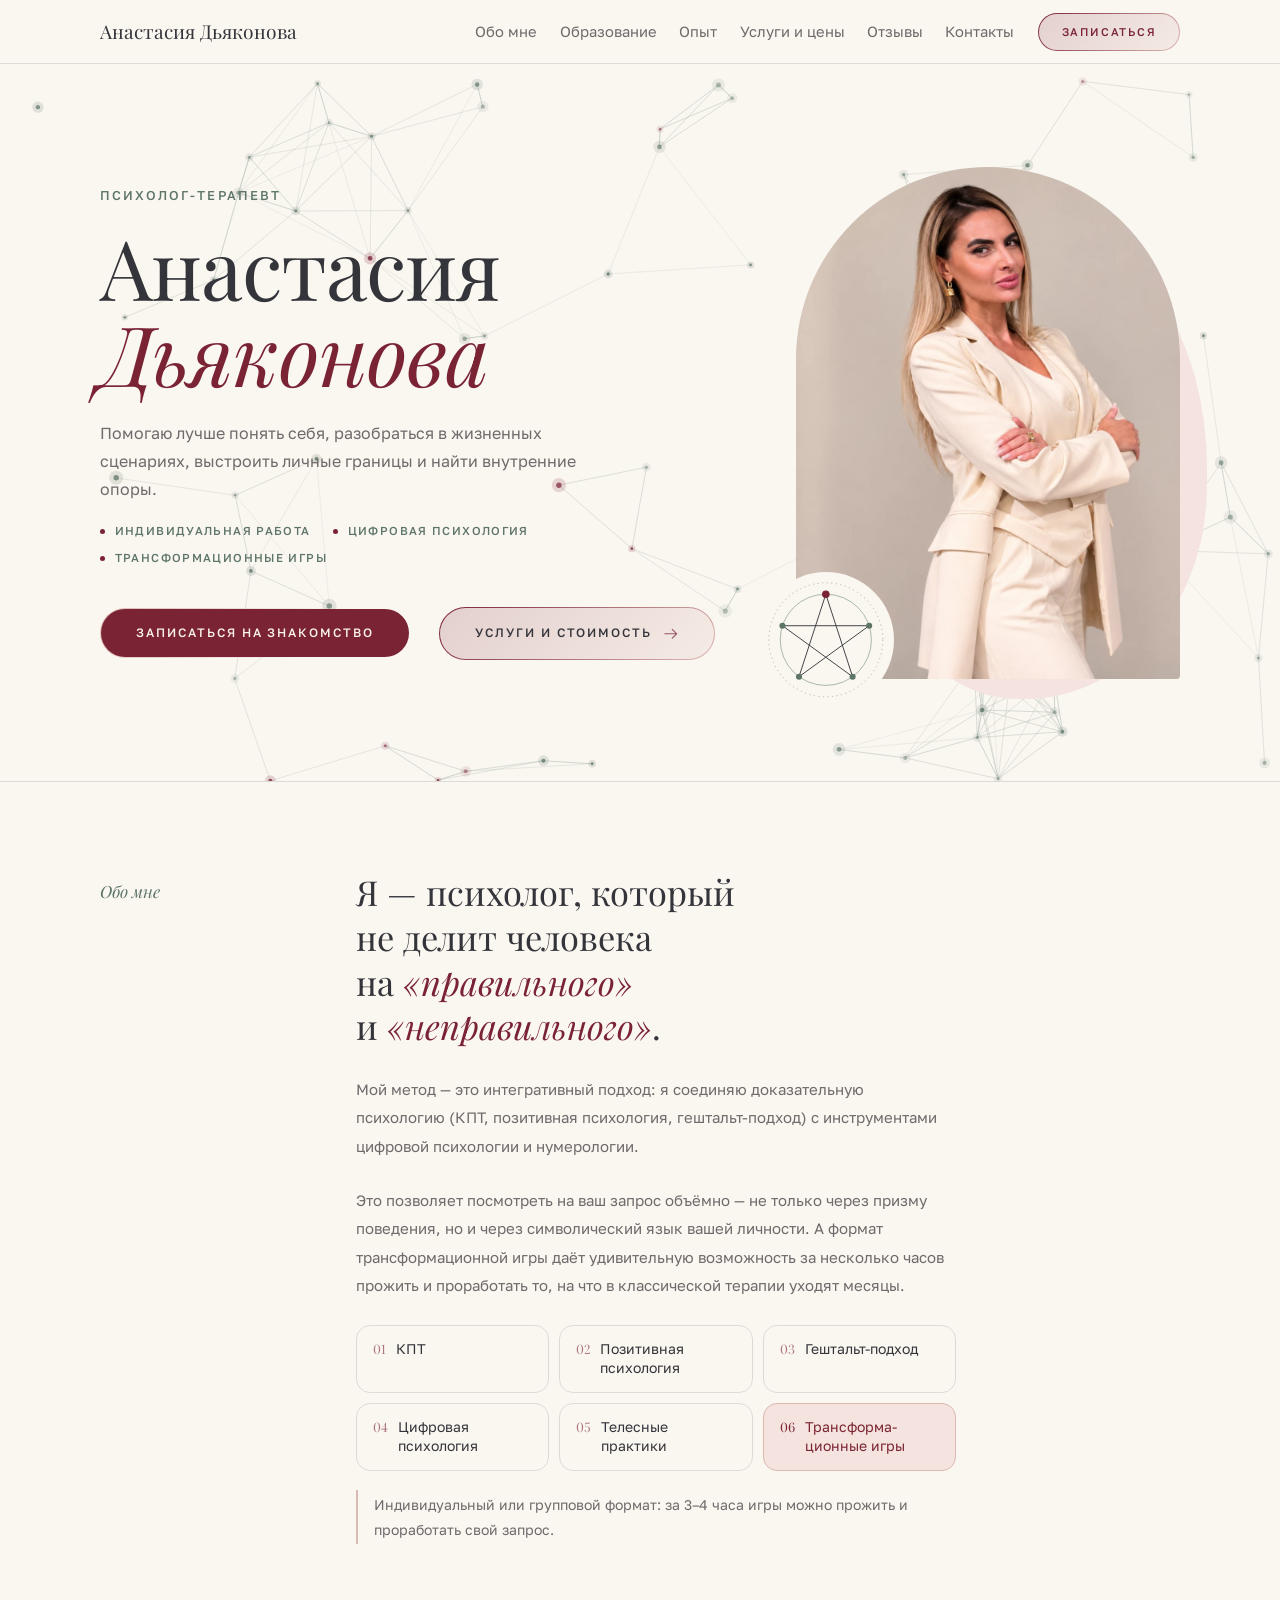
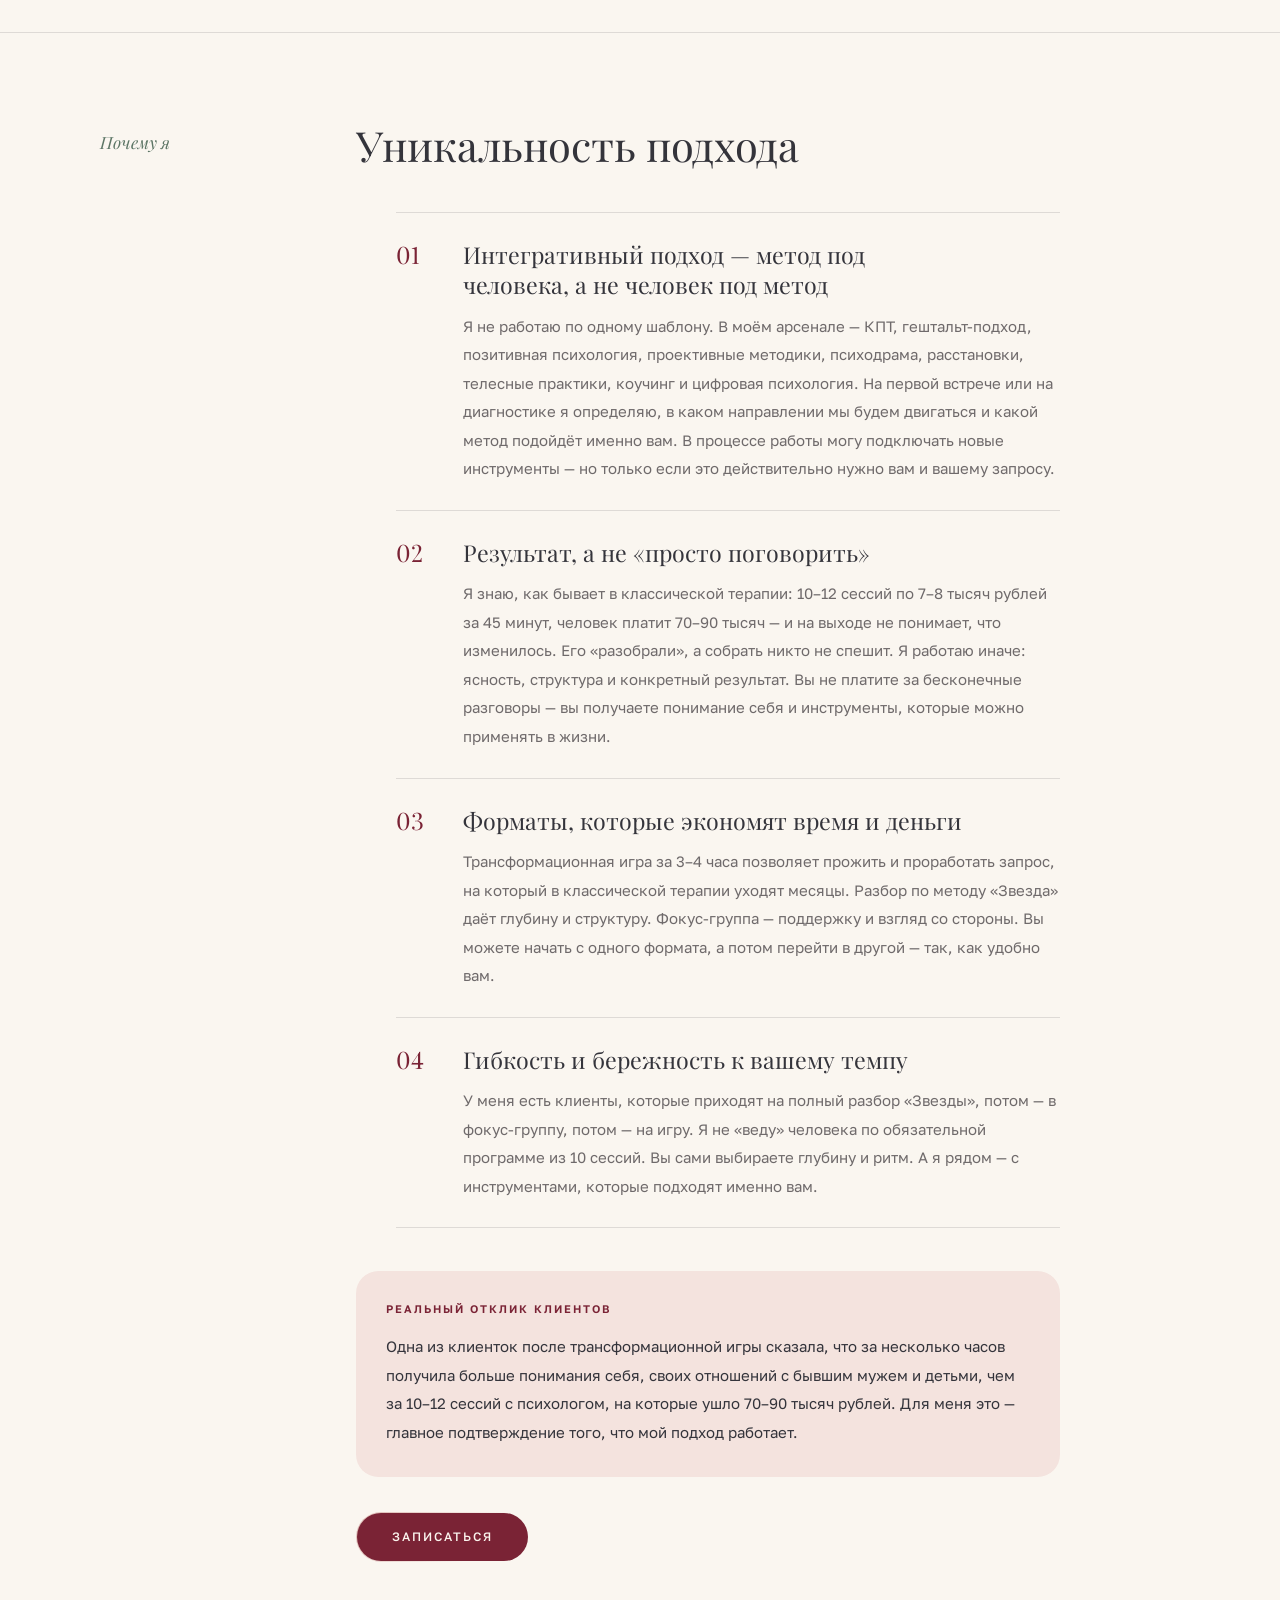
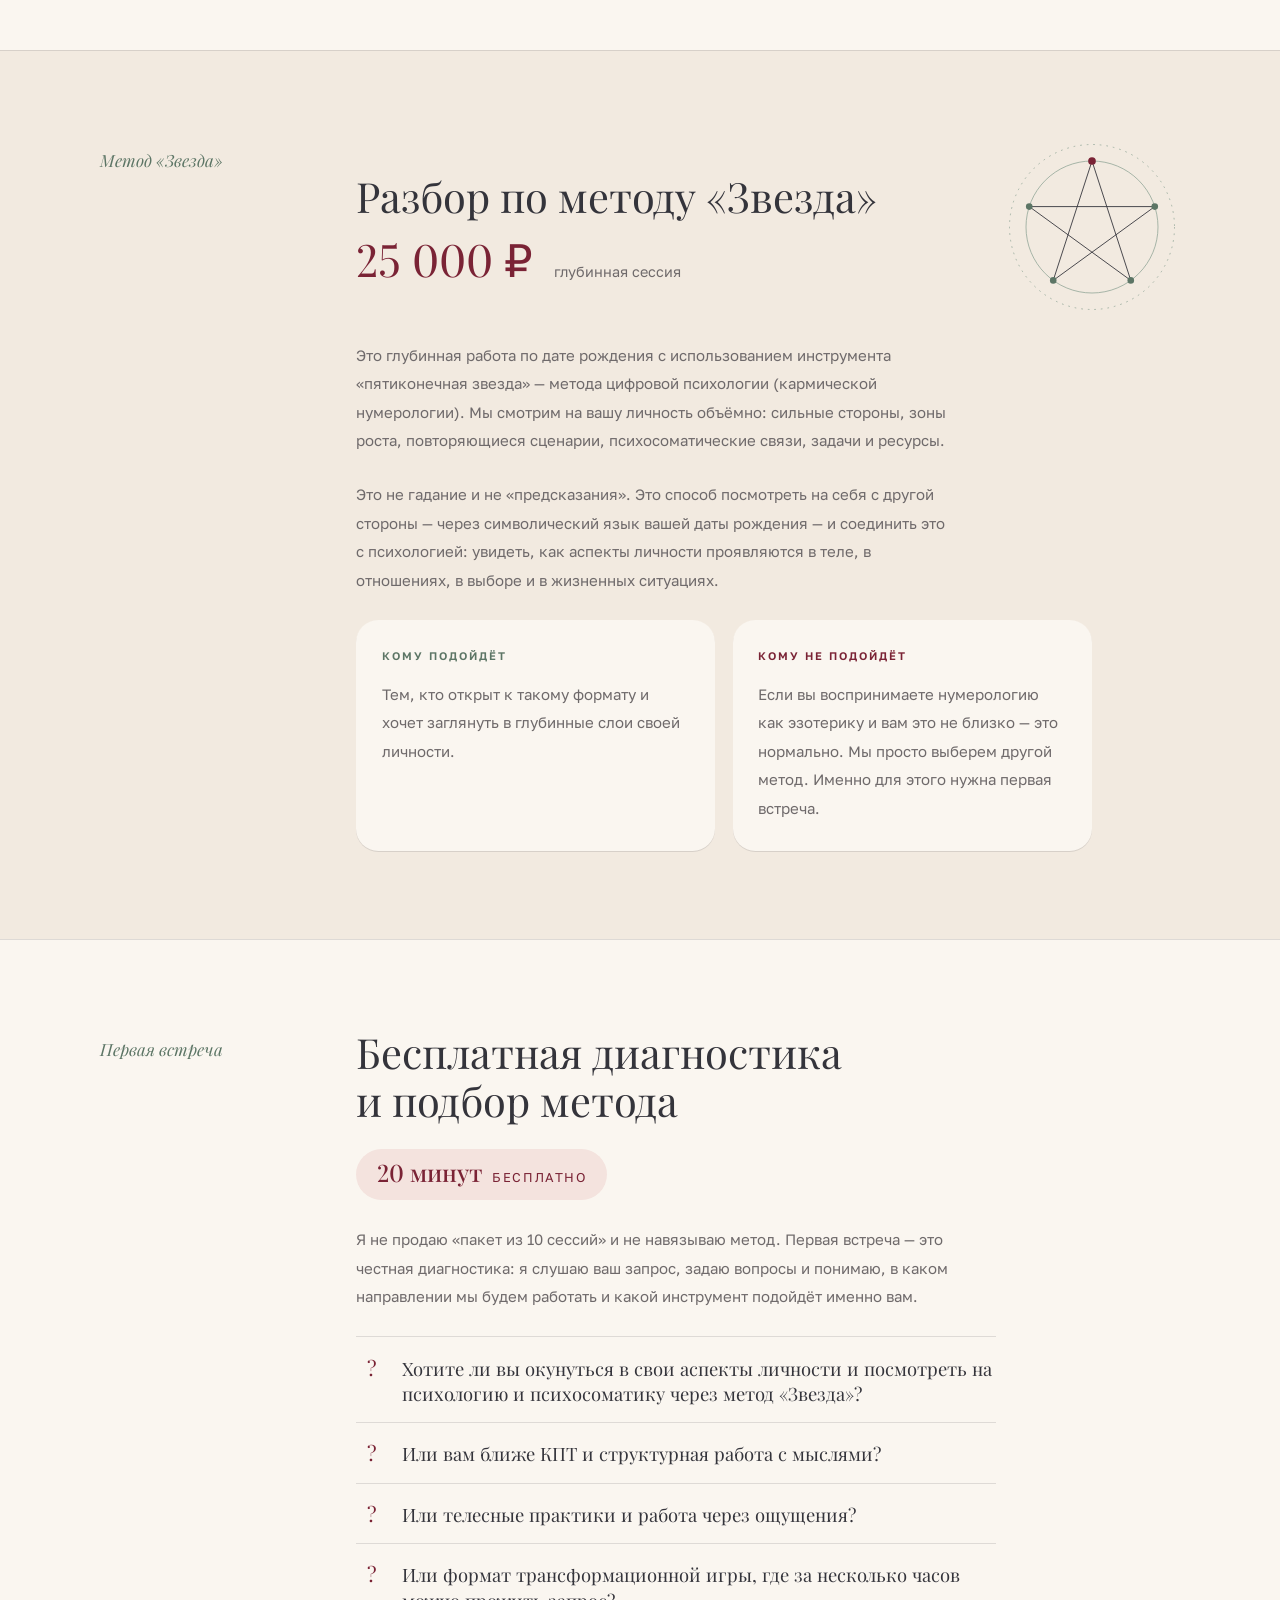
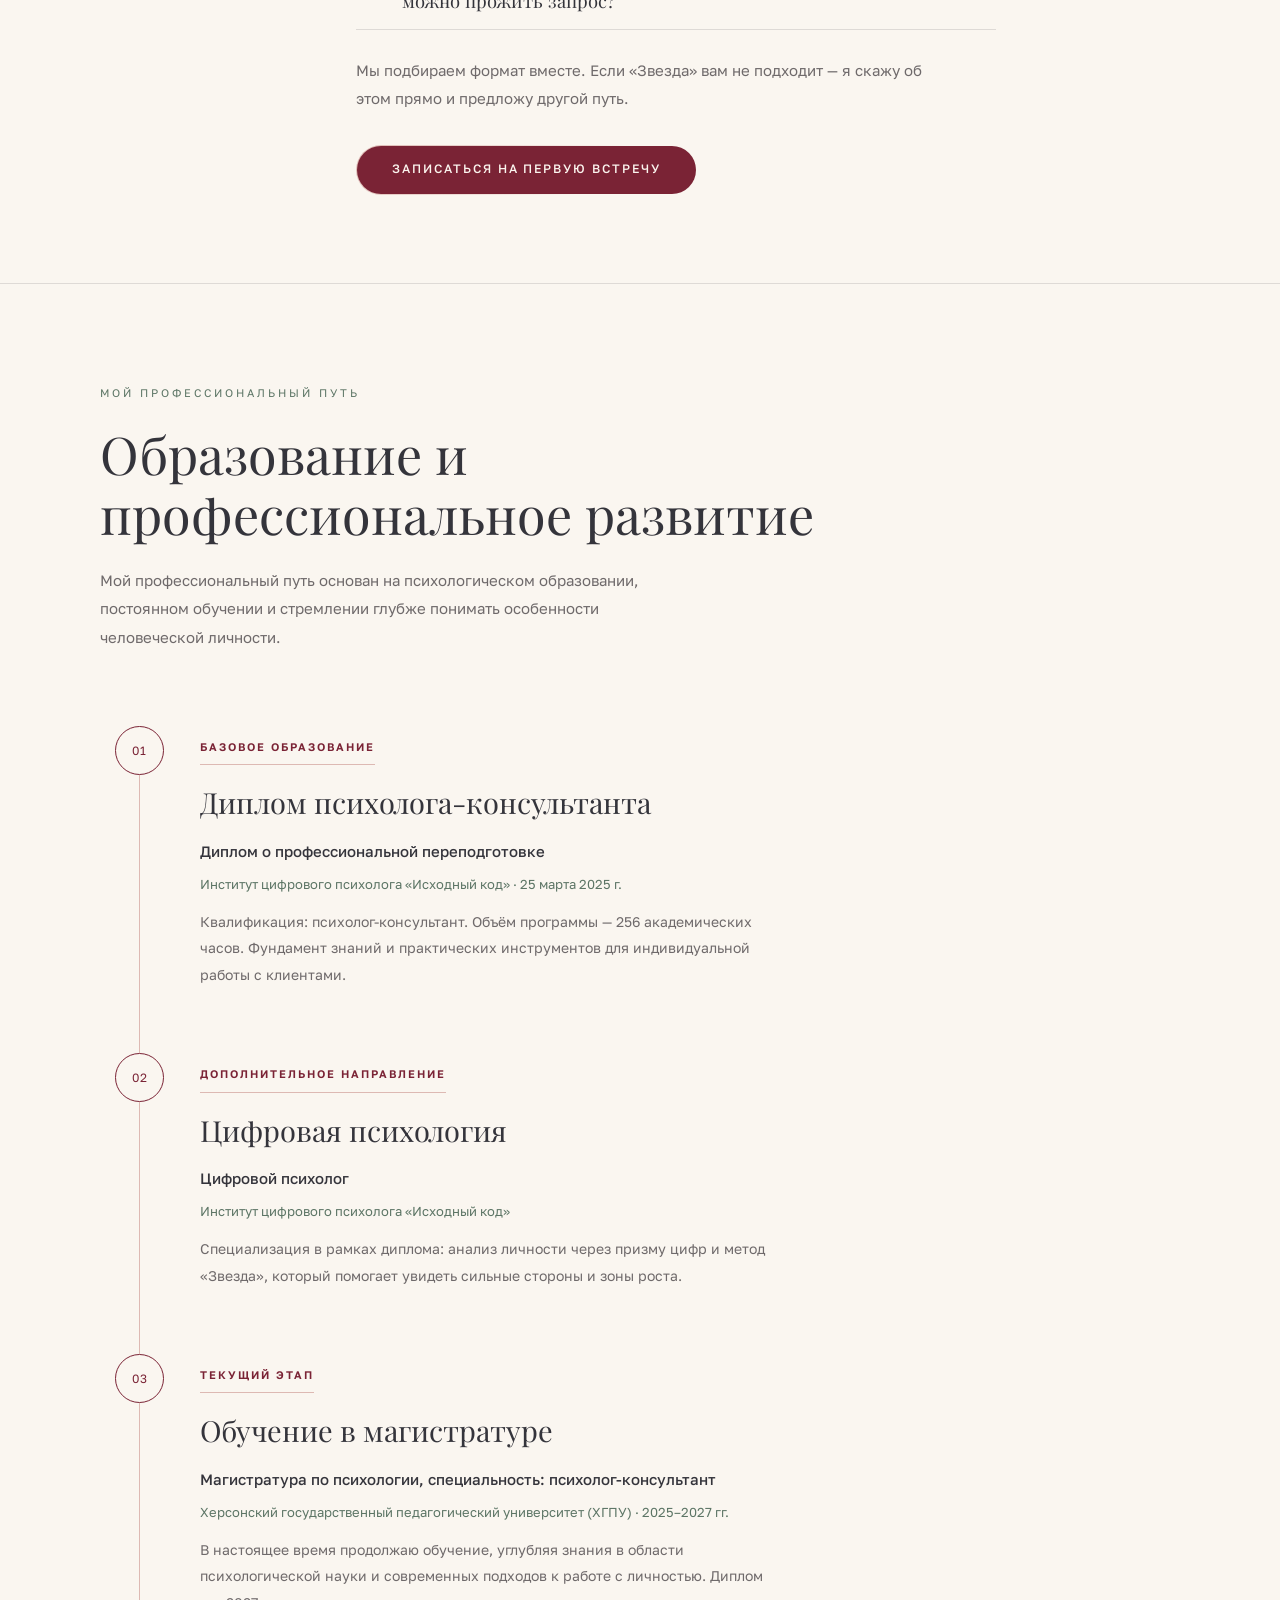
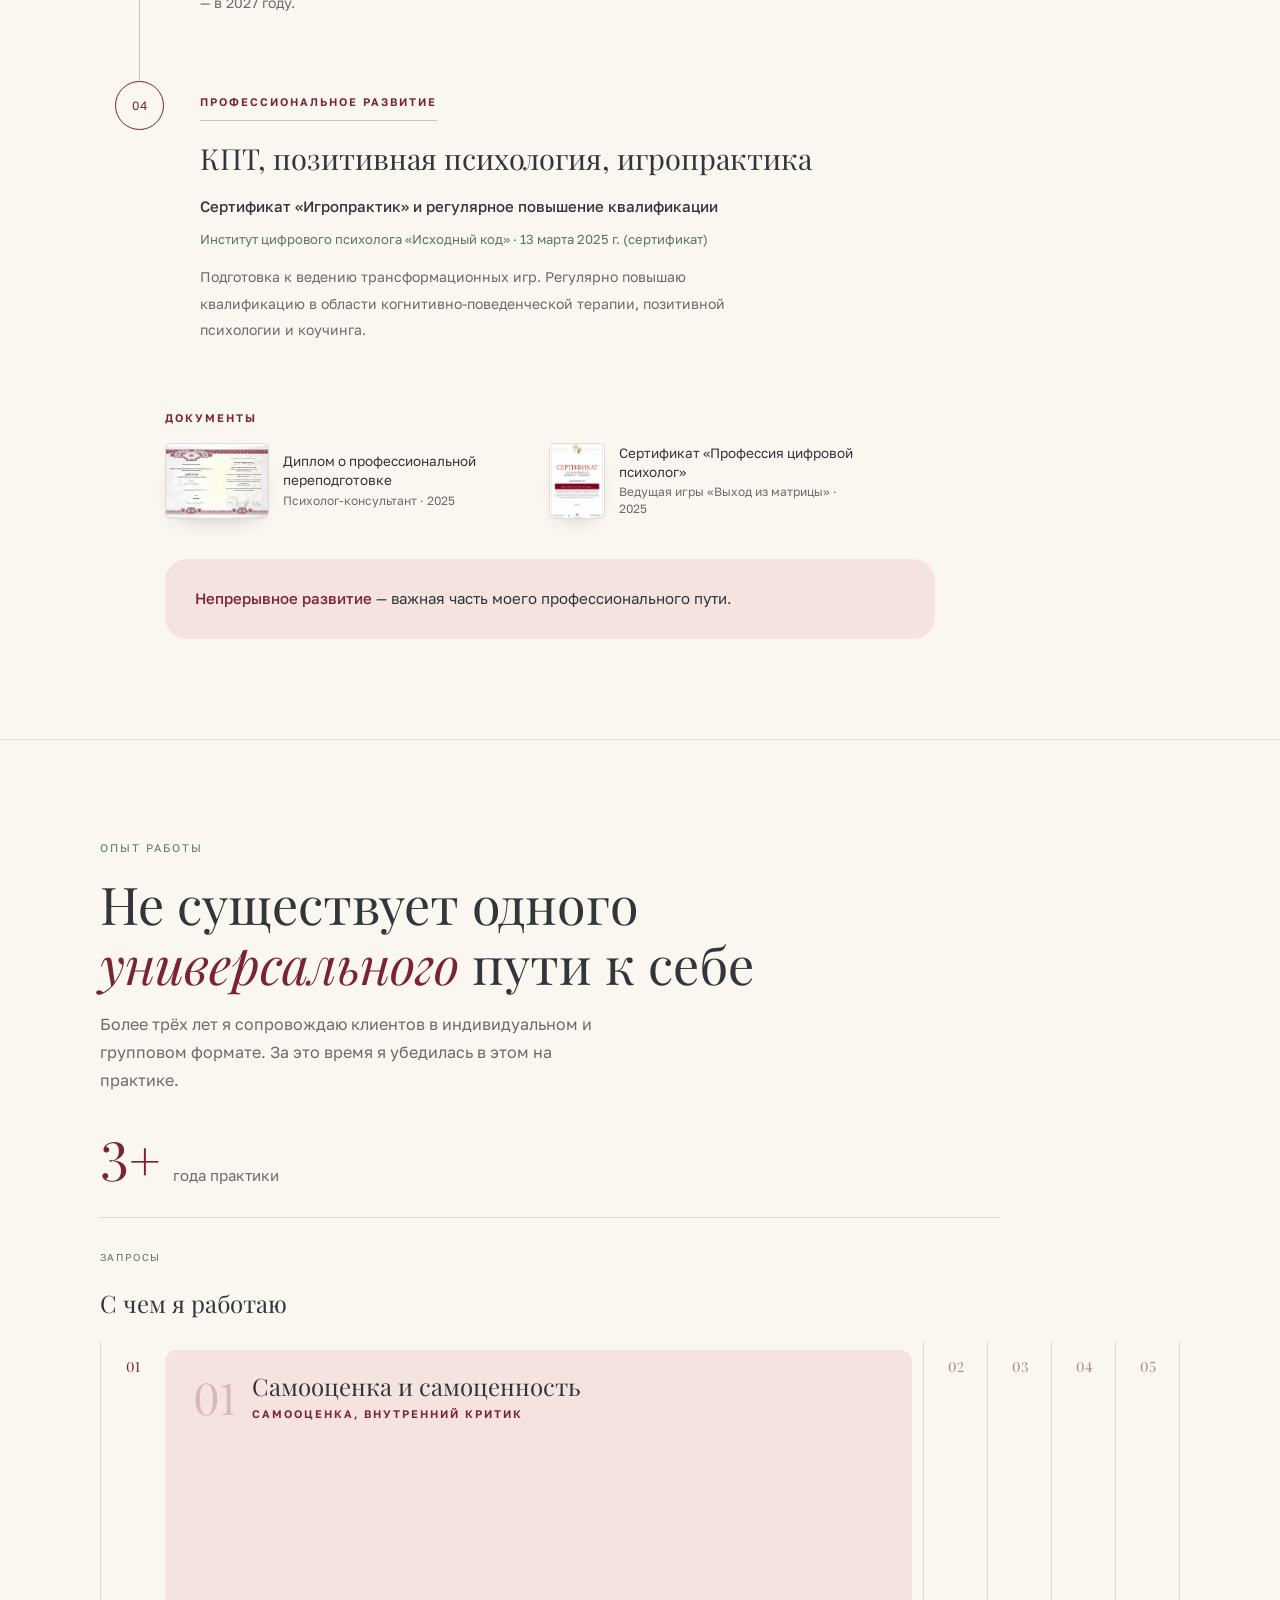
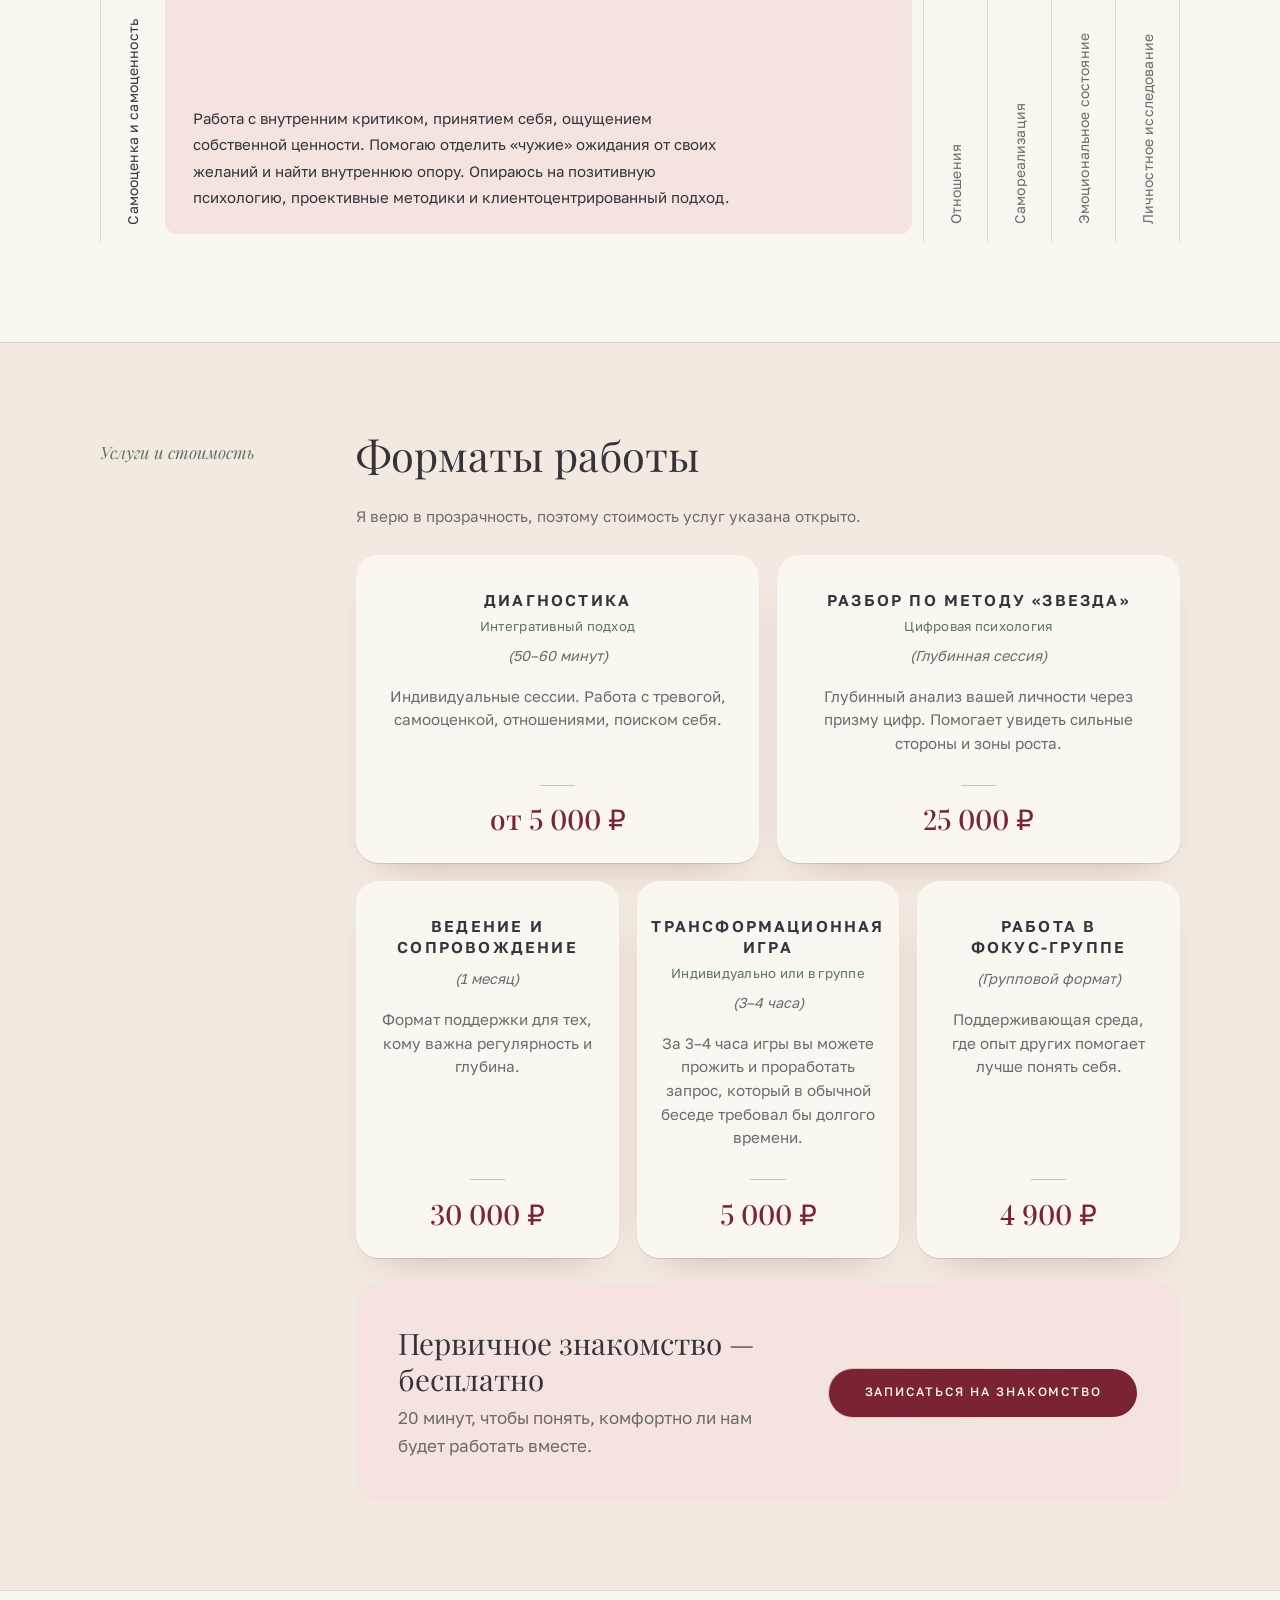
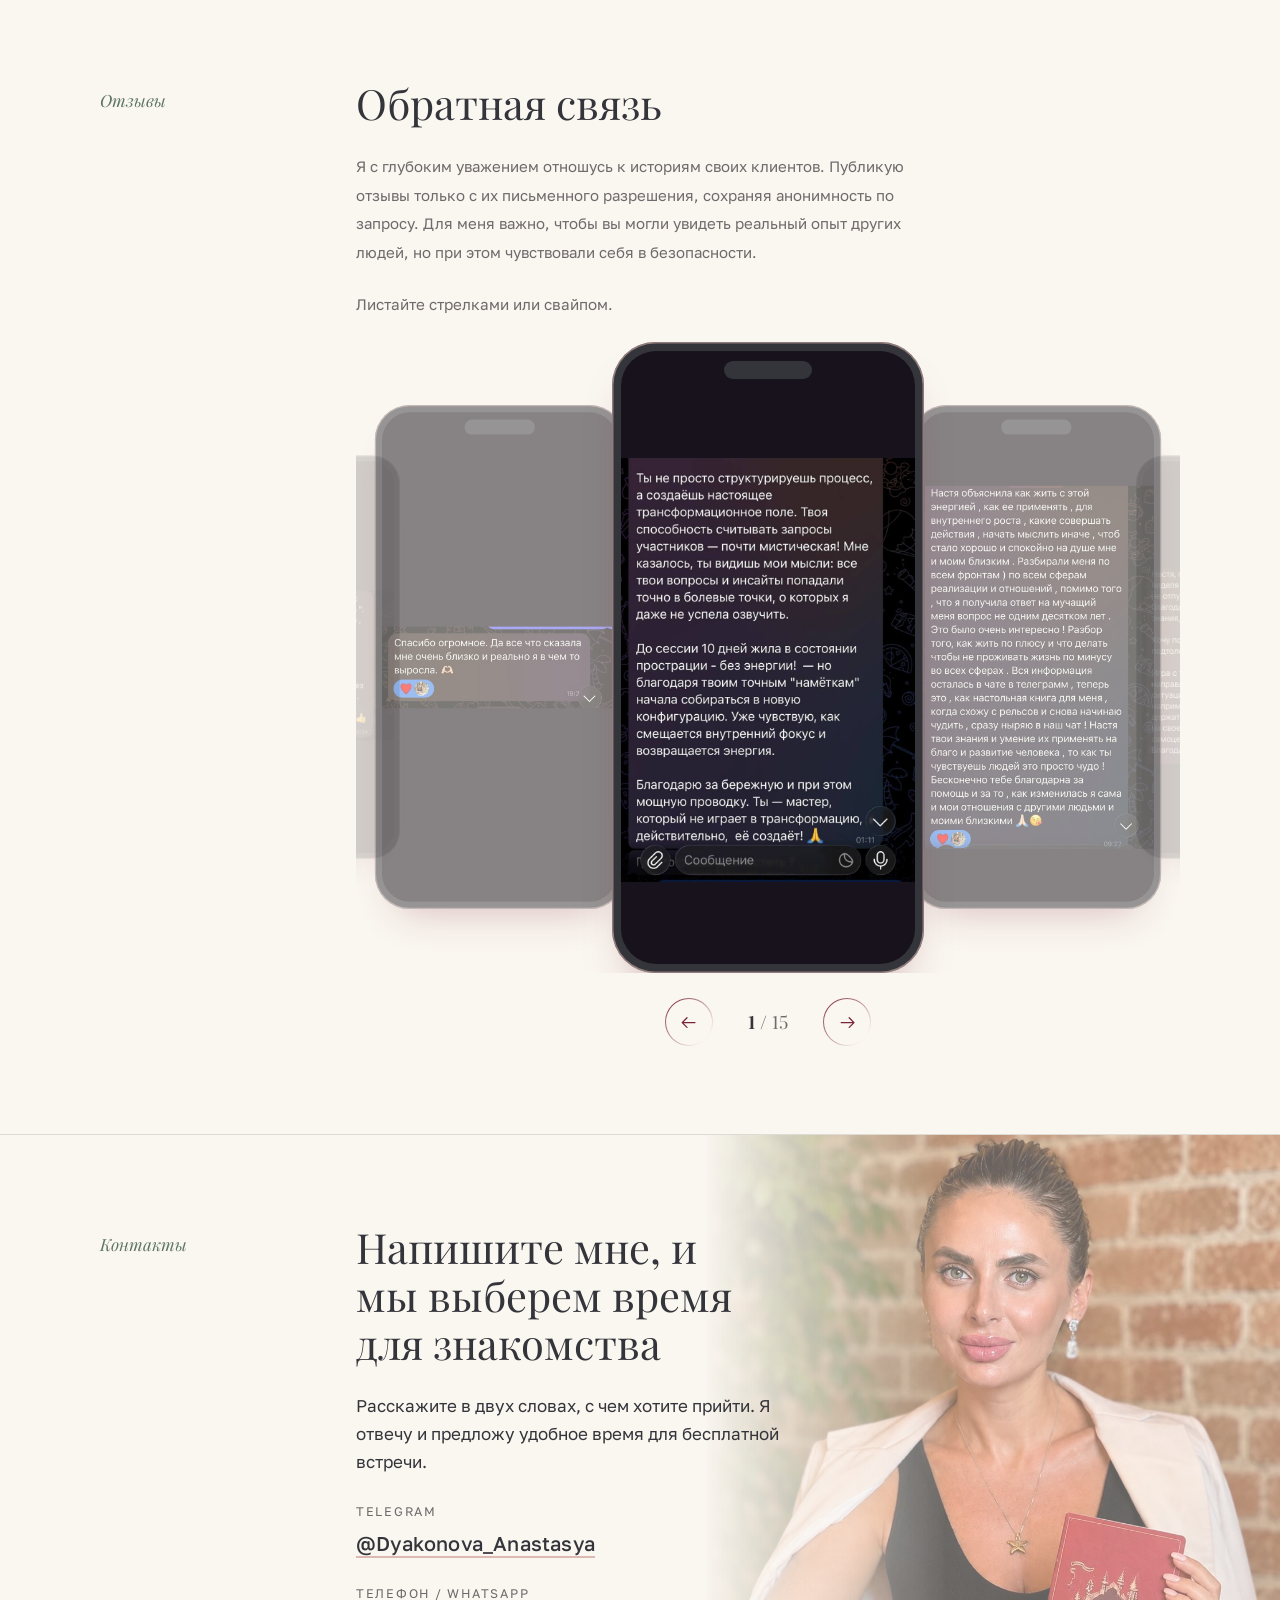
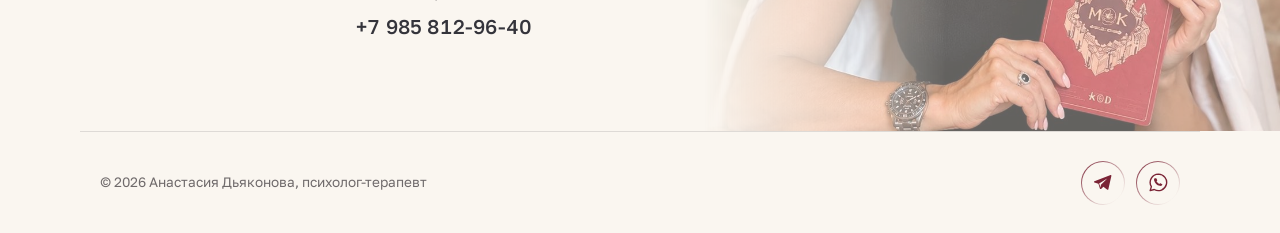
==== commit c7f13bb4: "Образование: шрифт заключительной фразы как в «Почему я» Co-Authored-By: Claude Sonnet 5.5 <noreply@" ====
--- a/index.html
+++ b/index.html
@@ -278,8 +278,8 @@
 .edu-status { display: inline-block; padding: 8px 15px; border: 1px solid var(--sage); border-radius: 30px; font-size: 11px; color: var(--sage-deep); letter-spacing: .3px; }
 .edu-current { background: var(--blush-soft); border-color: var(--blush-soft); color: var(--wine); }
 .edu-footer { margin: 0 0 0 65px; max-width: 770px; padding: 1.6rem 1.9rem; border-radius: 1.4rem; background: var(--blush-soft); }
-.edu-footer p { font-family: var(--display); font-size: 22px; line-height: 1.4; font-style: italic; color: var(--ink); text-wrap: balance; }
-.edu-footer em { color: var(--wine); }
+.edu-footer p { font-family: var(--body); font-size: 15px; line-height: 1.9; font-style: normal; color: var(--ink); }
+.edu-footer em { font-style: normal; font-weight: 500; color: var(--wine); }
 @media (max-width: 600px) {
   .edu-heading { margin-bottom: 50px; }
   .edu-timeline { margin-left: 0; }
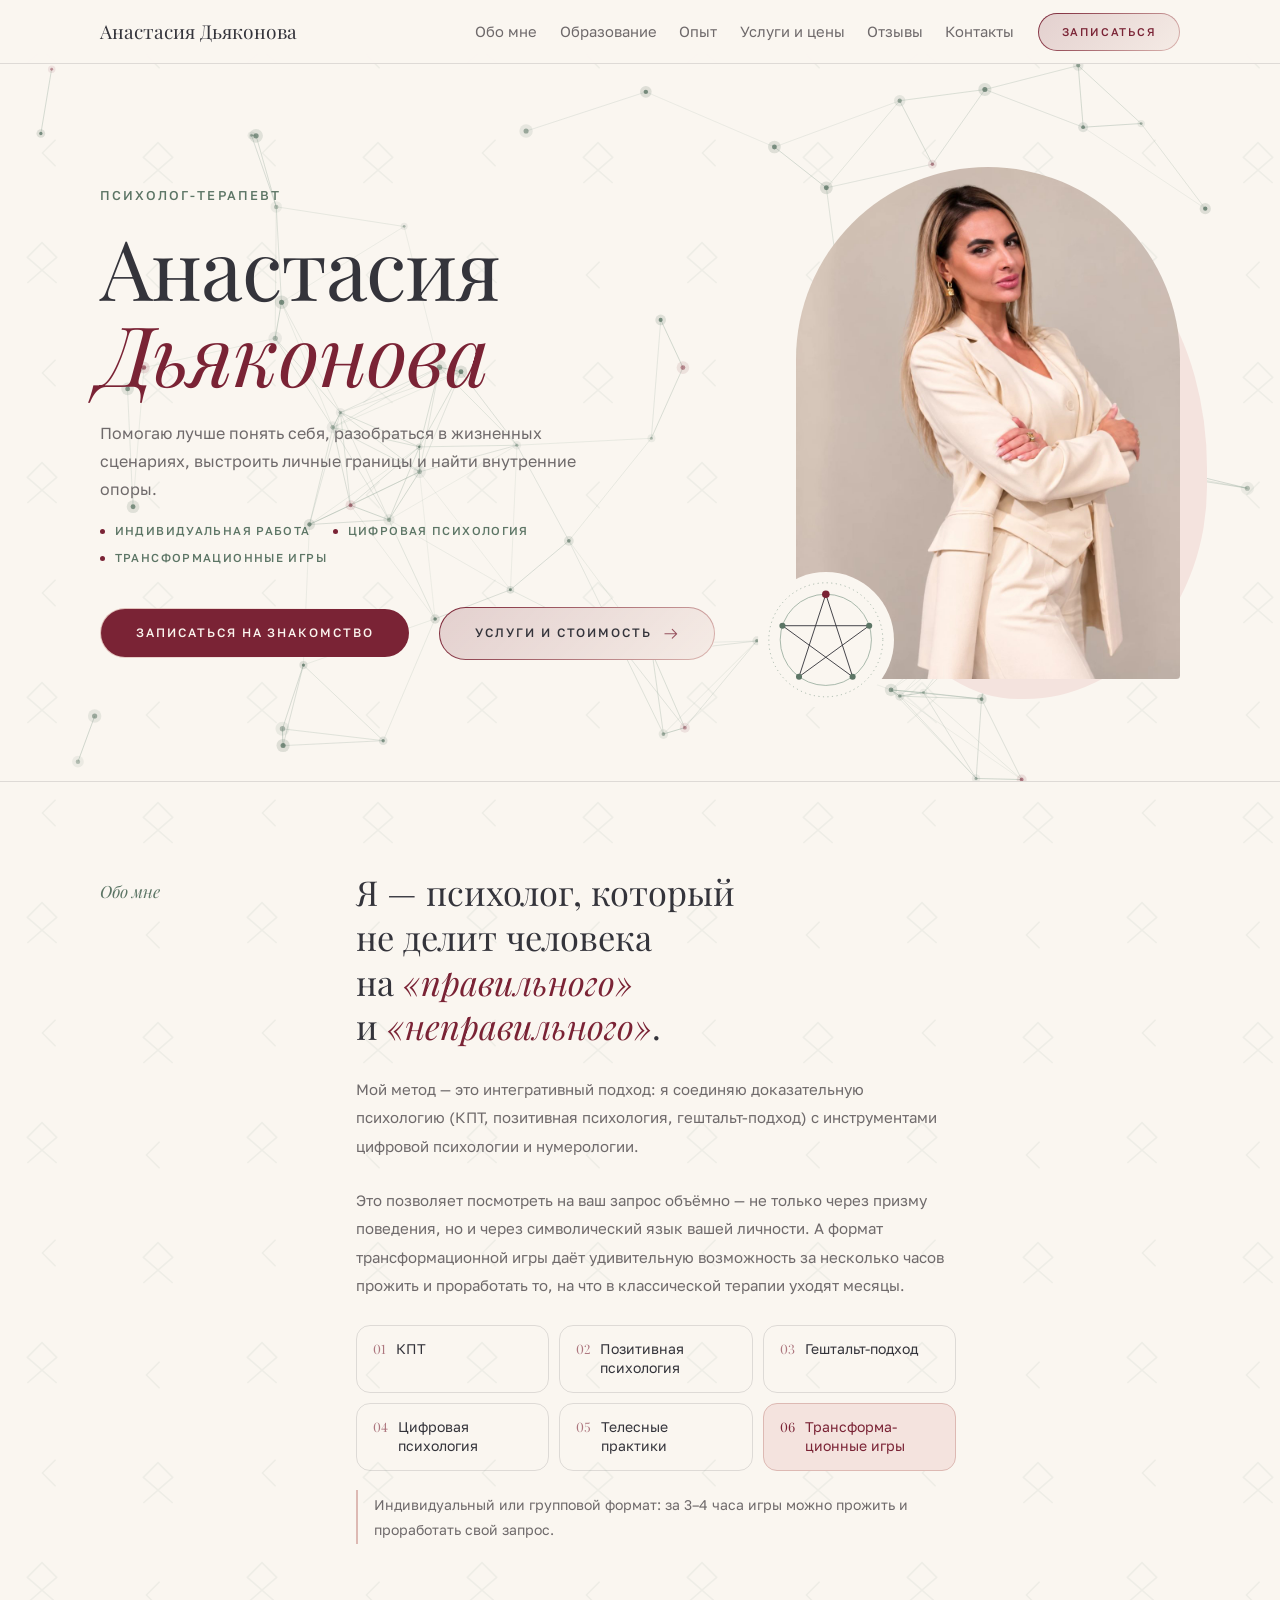
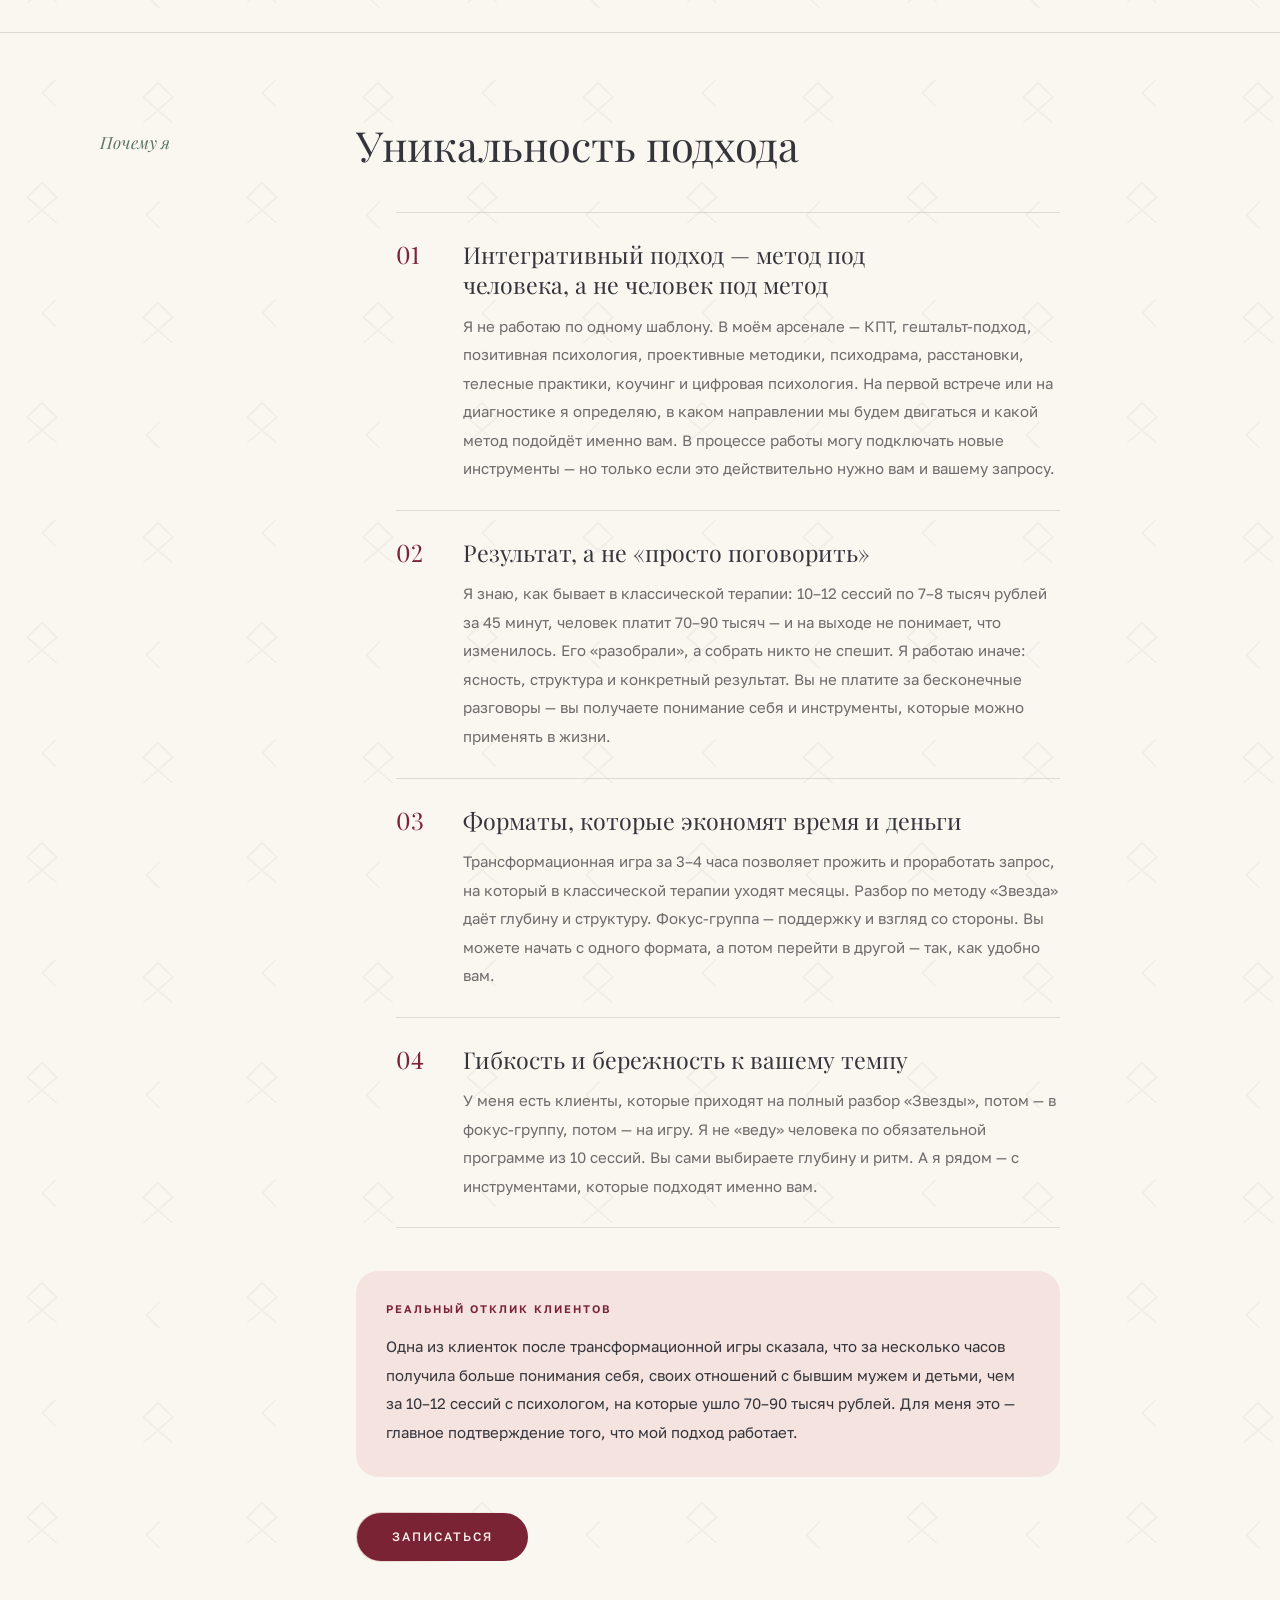
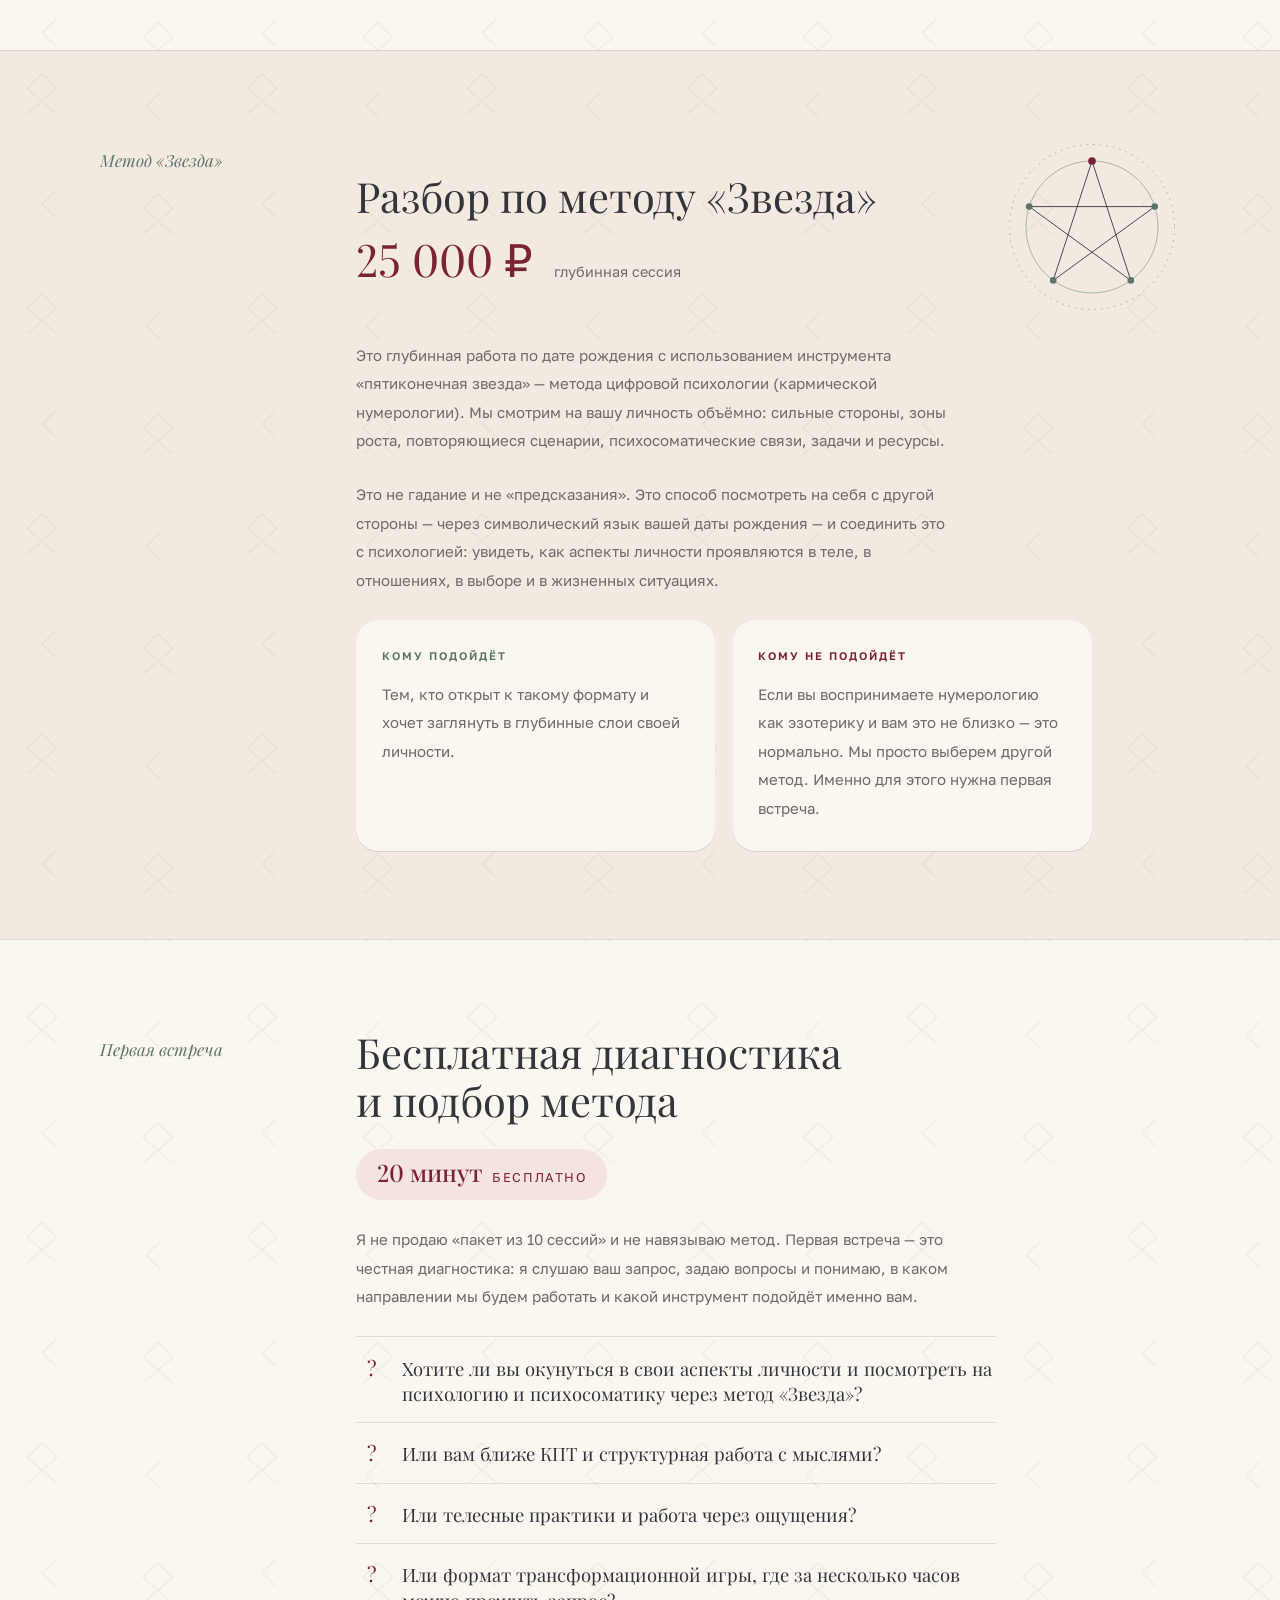
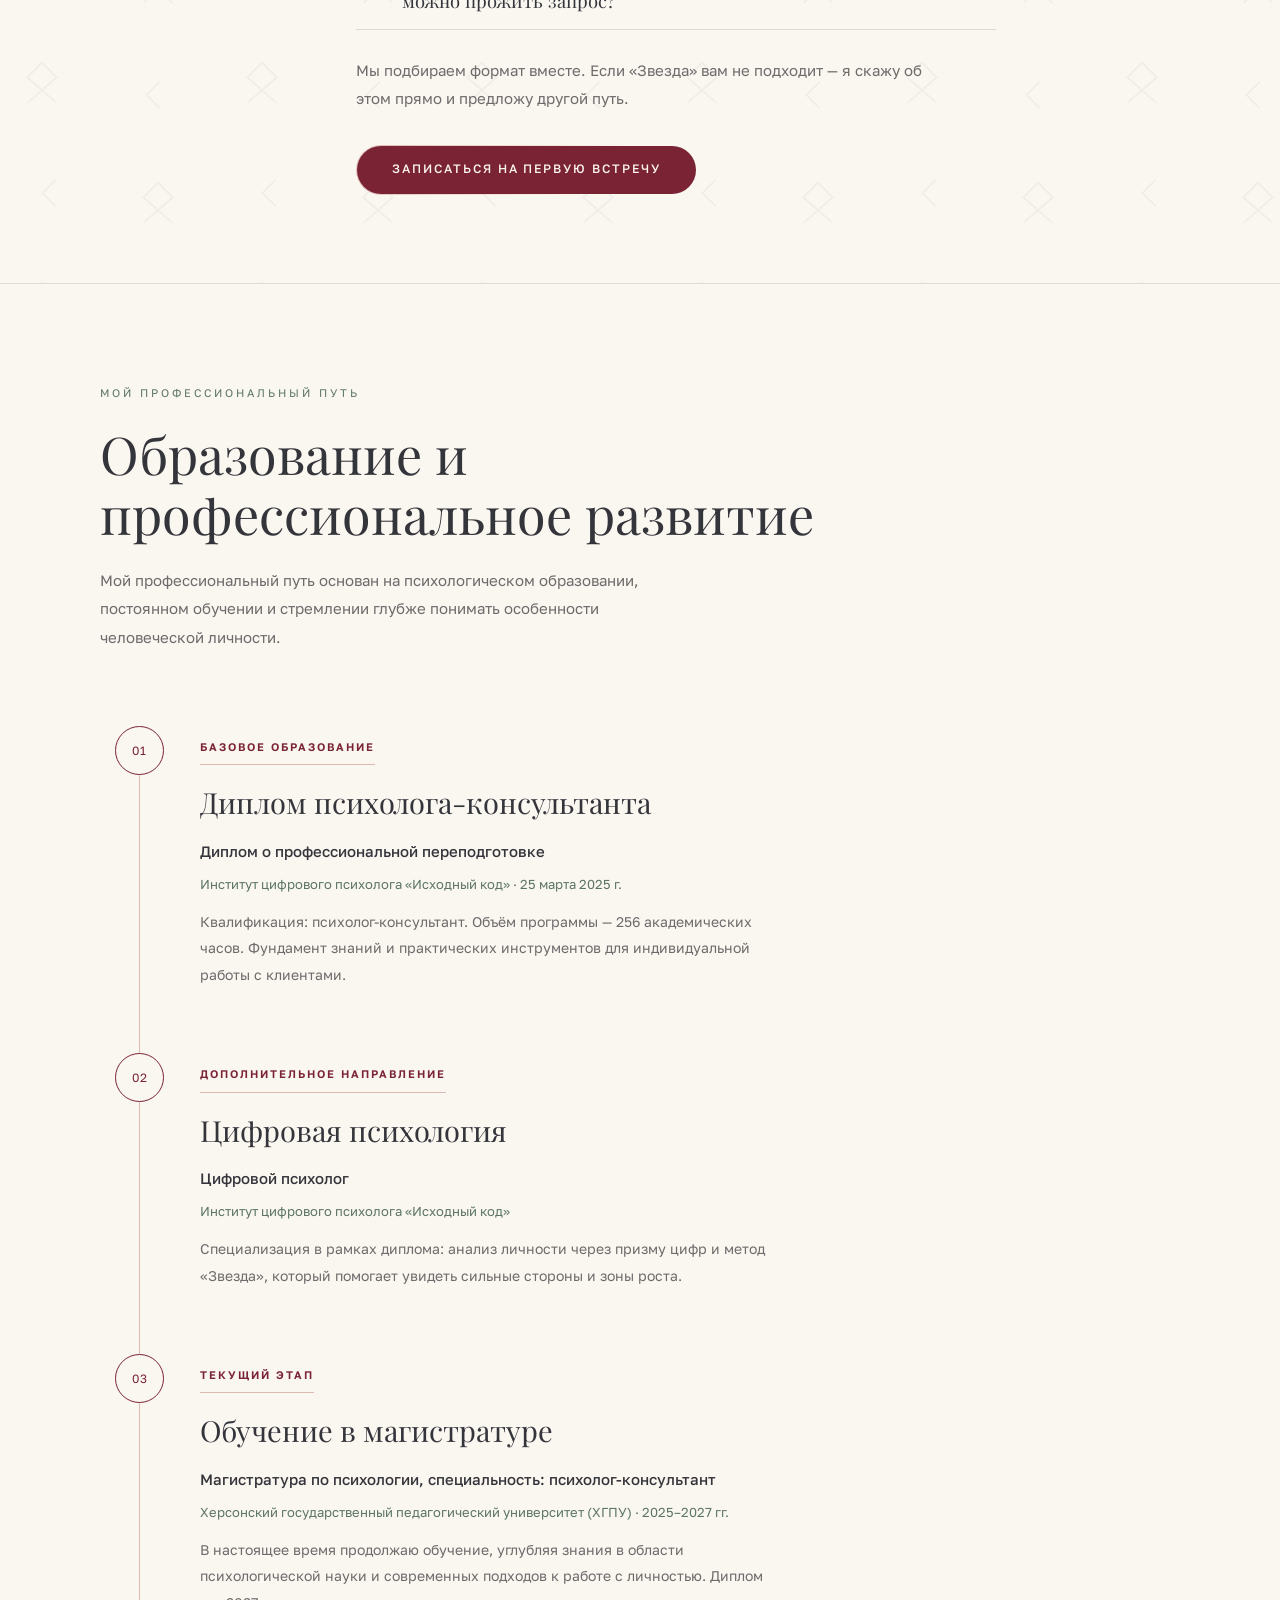
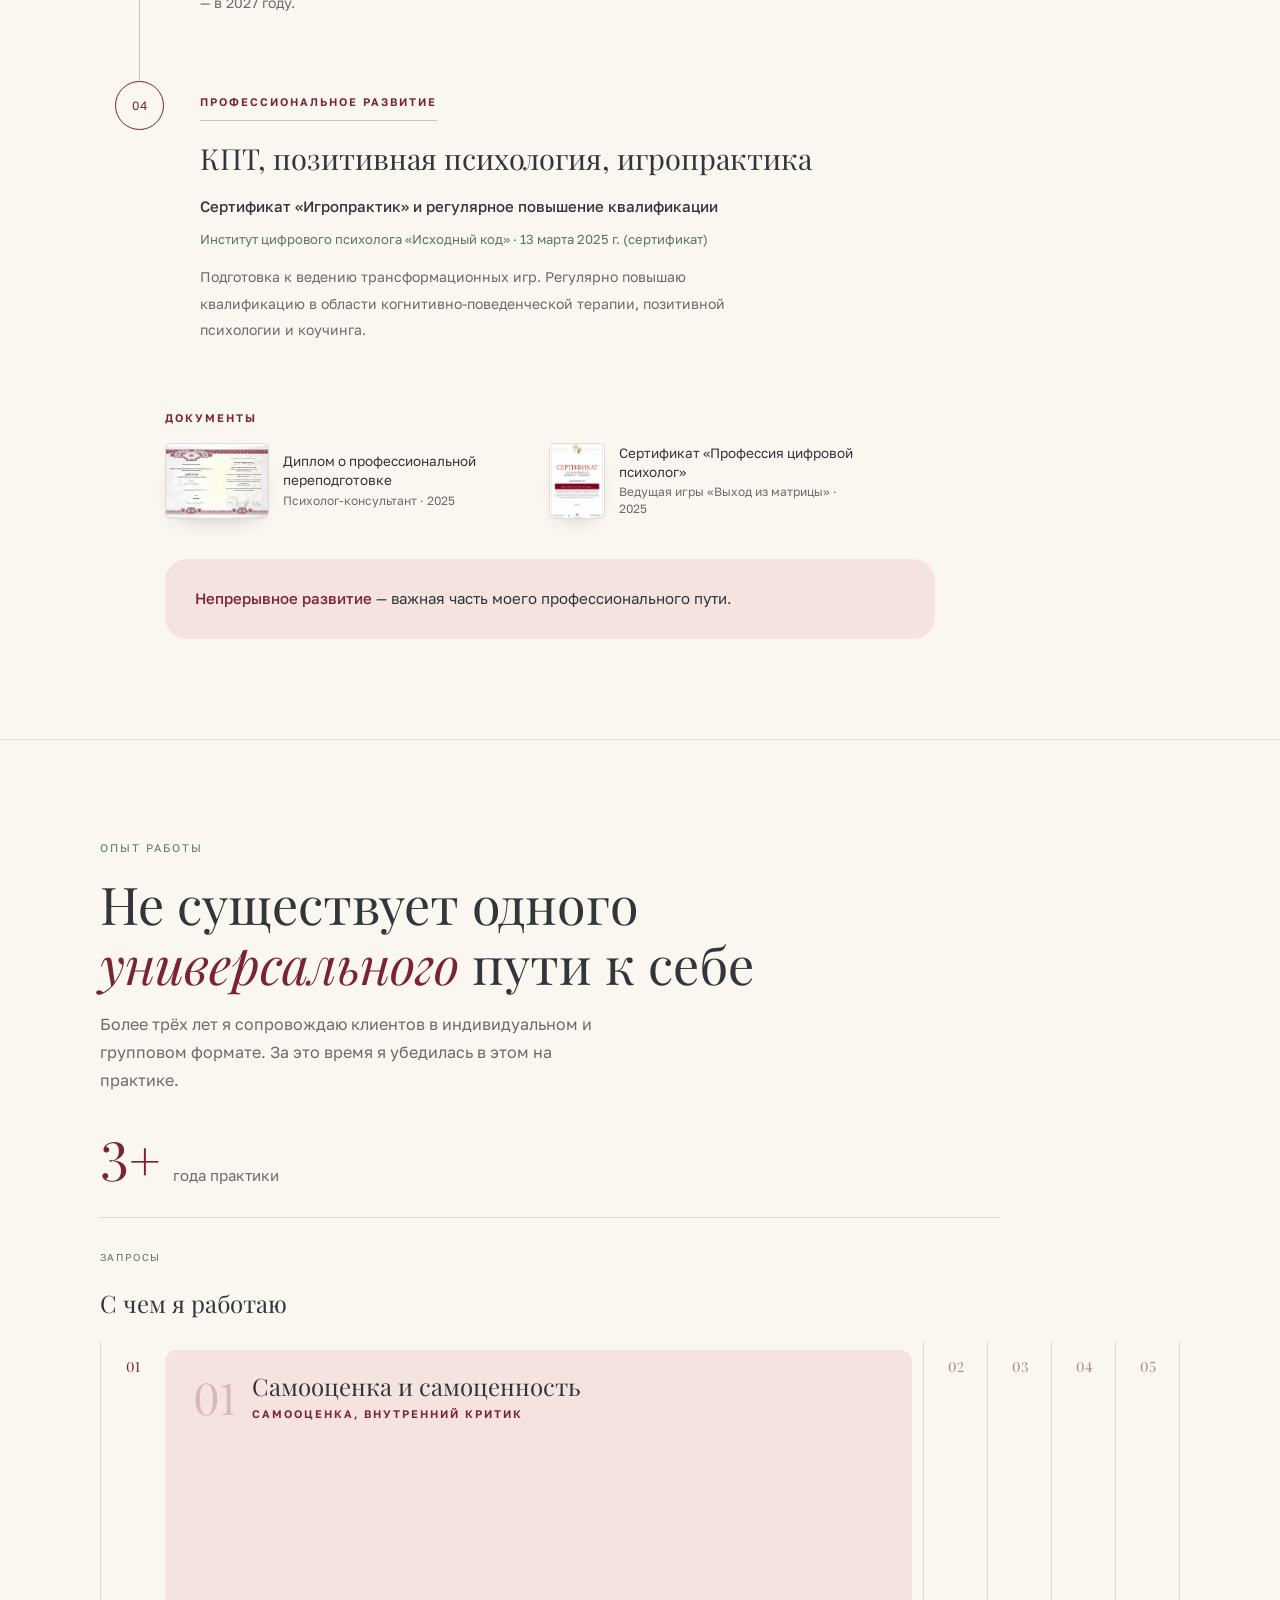
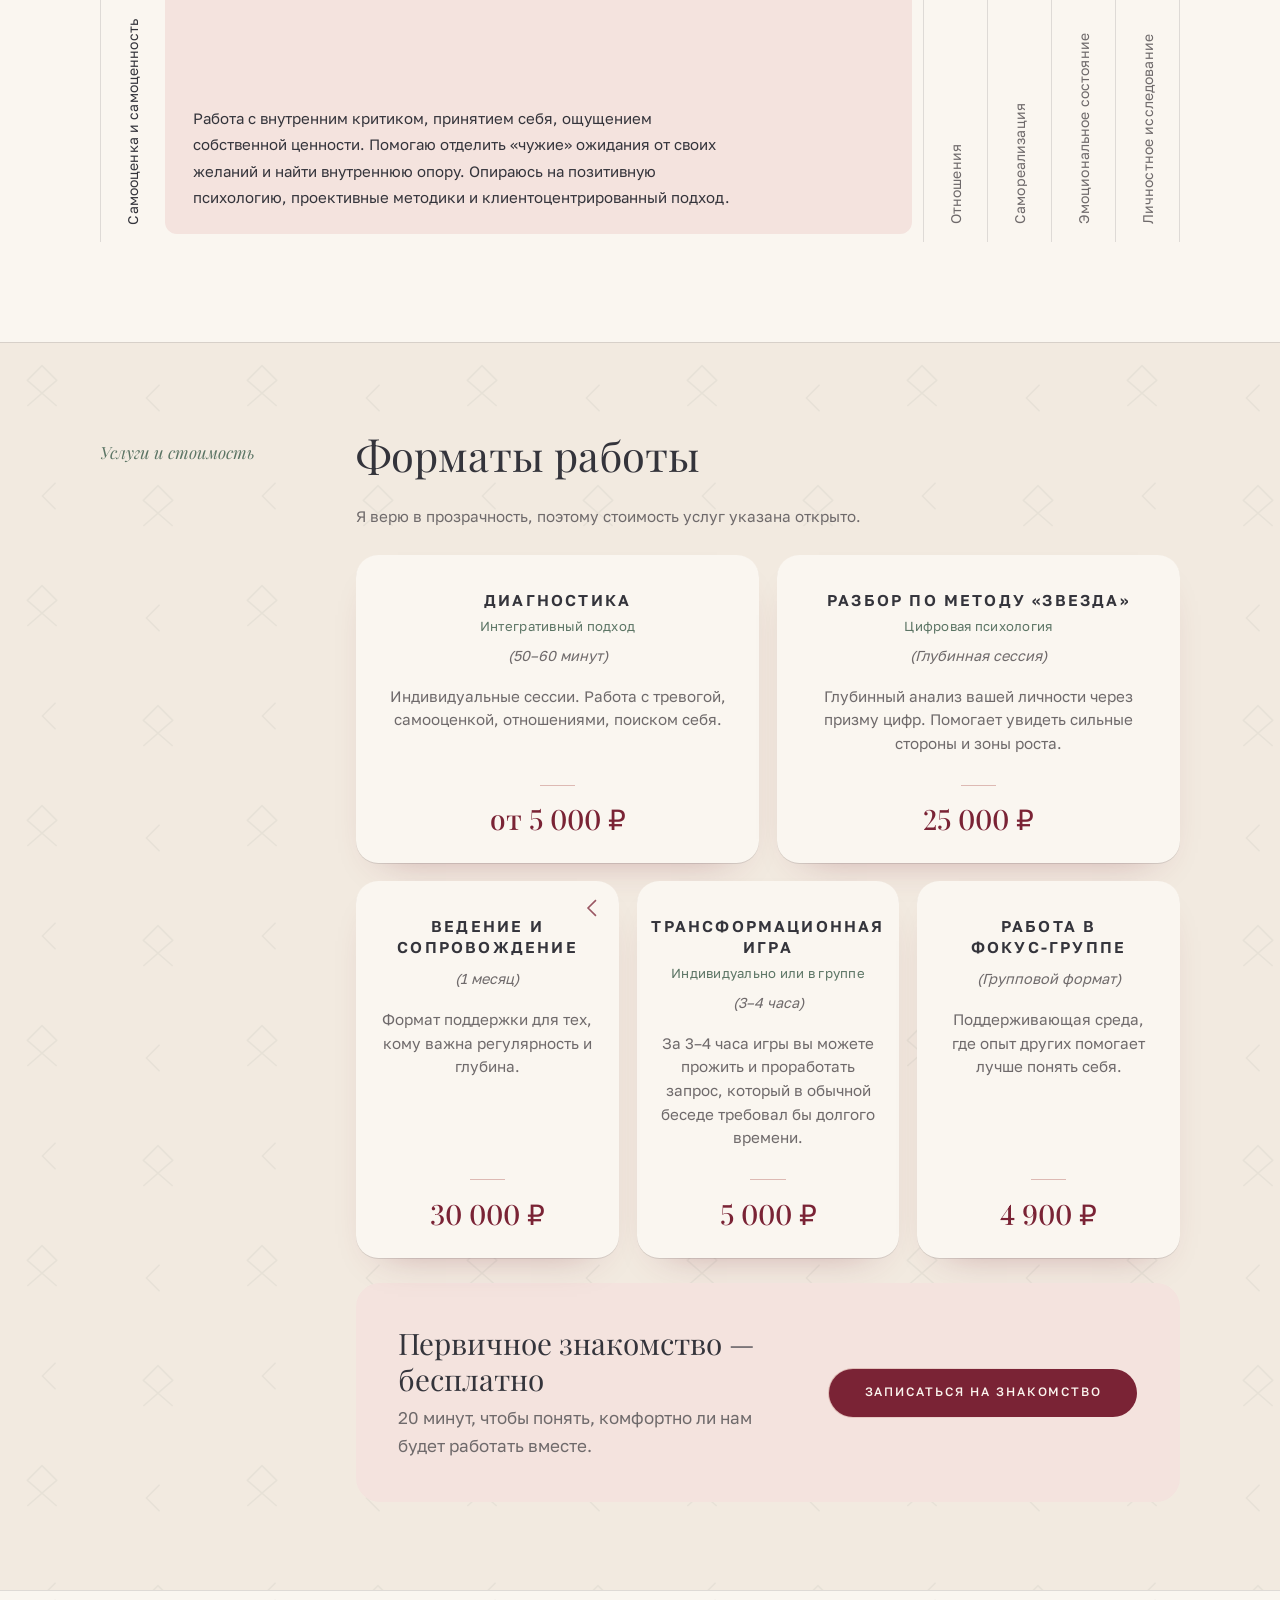
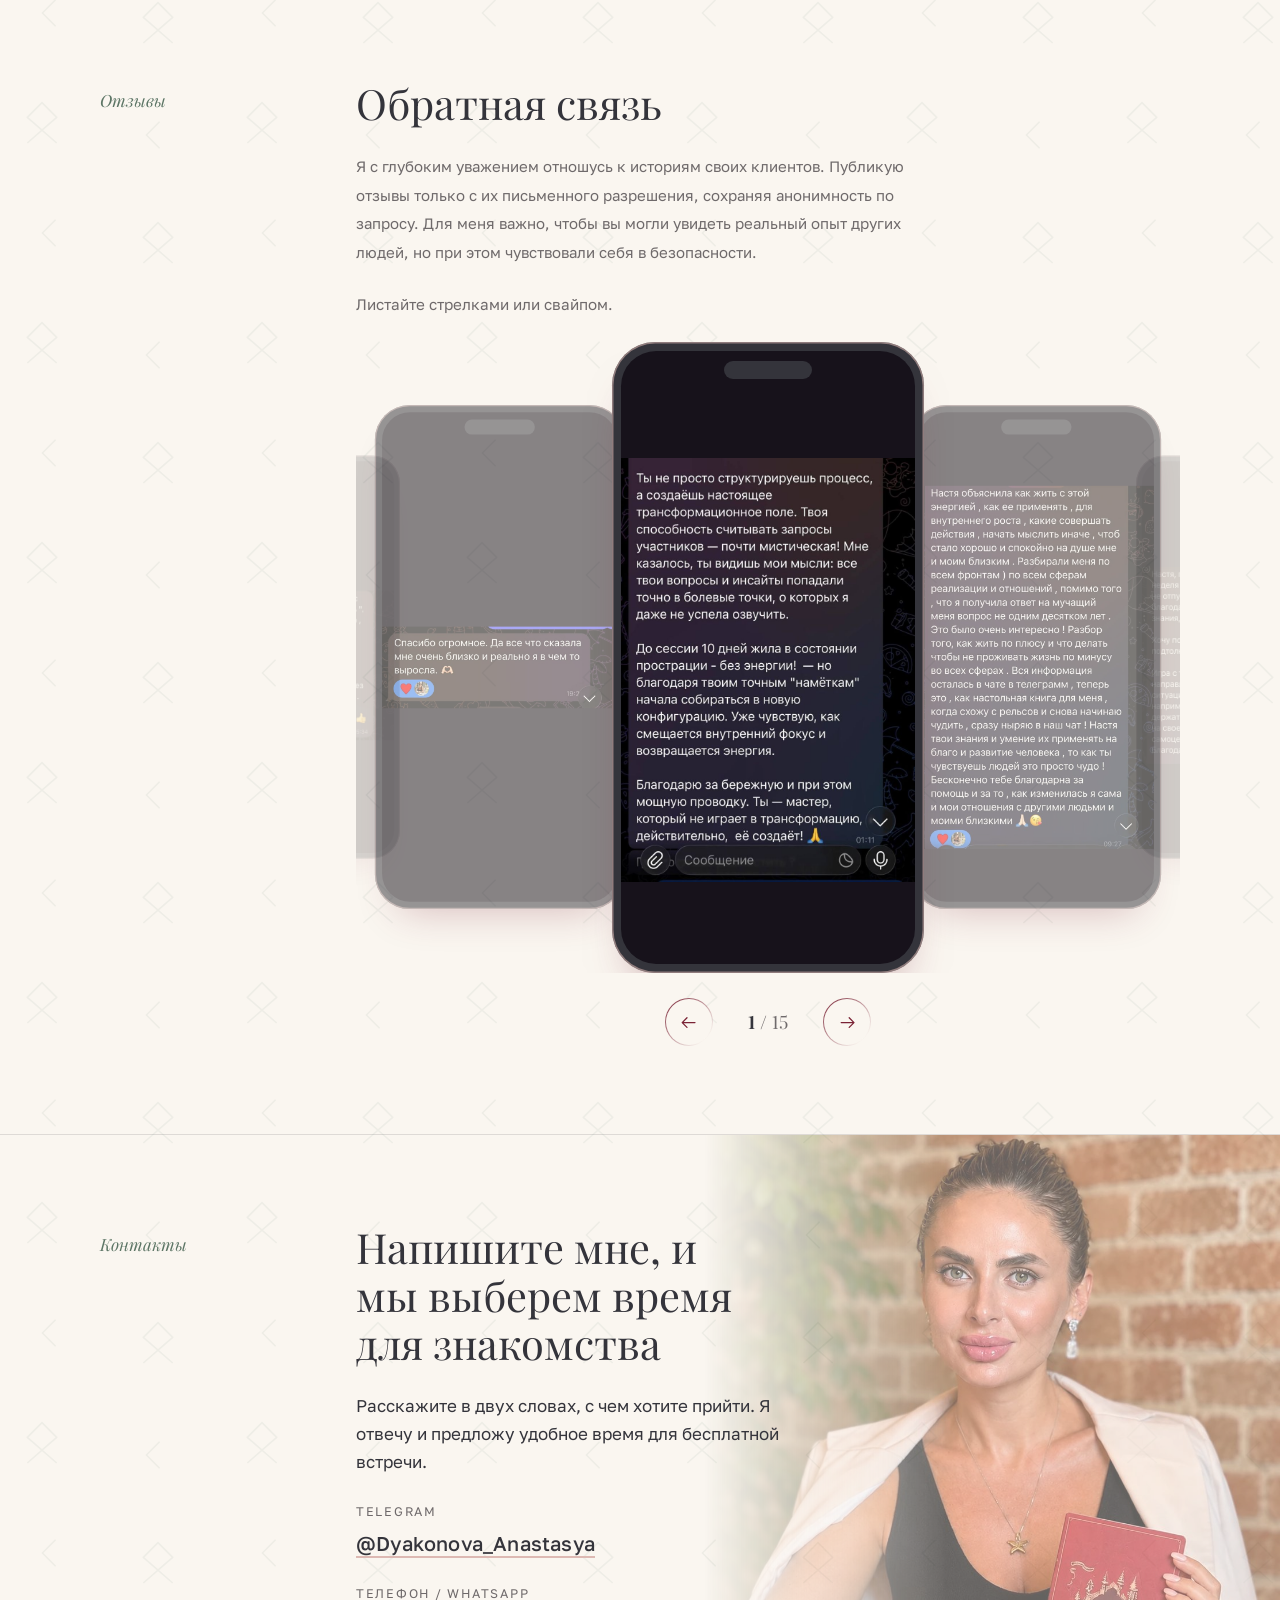
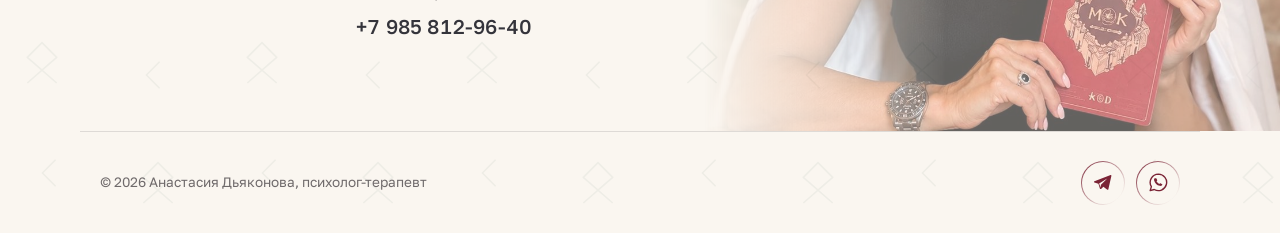
==== commit 1fd59b17: "Руны Отал и Кеназ: фавикон, фоновый узор, имя файла портрета, руна у тарифа Co-Authored-By: Claude S" ====
--- a/index.html
+++ b/index.html
@@ -4,6 +4,9 @@
 <meta charset="utf-8">
 <meta name="viewport" content="width=device-width, initial-scale=1, viewport-fit=cover">
 <meta name="color-scheme" content="light">
+<link rel="icon" type="image/svg+xml" href="favicon.svg">
+<link rel="icon" type="image/png" sizes="32x32" href="favicon-32.png">
+<link rel="apple-touch-icon" href="apple-touch-icon.png">
 <title>Анастасия Дьяконова</title>
 <meta name="description" content="Анастасия Дьяконова — психолог-терапевт. Интегративный подход, цифровая психология и трансформационные игры.">
 <link rel="stylesheet" href="https://fonts.googleapis.com/css2?family=Golos+Text:wght@400;500;600&family=Playfair+Display:ital,wght@0,400;0,500;0,600;1,400;1,500&display=swap">
@@ -24,6 +27,7 @@
   --btn-bg-hover: #631A2A;
   --btn-fg: #FBF4EE;
   --line: rgba(52, 52, 59, .14);
+  --runes: url("data:image/svg+xml,%3Csvg%20xmlns=%27http://www.w3.org/2000/svg%27%20width=%27220%27%20height=%27220%27%20viewBox=%270%200%20220%20220%27%3E%3Cg%20fill=%27none%27%20stroke=%27%235C7565%27%20stroke-opacity=%27.07%27%20stroke-width=%271.6%27%20stroke-linejoin=%27round%27%3E%3Cpath%20d=%27M42.0%2022.6L27.3%2037.4L42.0%2050.2L56.7%2037.4Z%20M27.3%2037.4L56.7%2063.0%20M56.7%2037.4L27.3%2063.0%27/%3E%3Cpath%20d=%27M159.6%2041.8L146.4%2055.0L159.6%2068.2%27/%3E%3Cpath%20d=%27M55.6%20139.8L42.4%20153.0L55.6%20166.2%27/%3E%3Cpath%20d=%27M158.0%20142.6L143.3%20157.4L158.0%20170.2L172.7%20157.4Z%20M143.3%20157.4L172.7%20183.0%20M172.7%20157.4L143.3%20183.0%27/%3E%3C/g%3E%3C/svg%3E");
   --band: var(--bg);
   --band-ink: var(--ink);
   --band-muted: var(--muted);
@@ -35,7 +39,7 @@
 *, *::before, *::after { box-sizing: border-box; }
 html { scroll-behavior: smooth; }
 body {
-  background: var(--bg); color: var(--ink);
+  background: var(--bg) var(--runes) 0 0 / 220px 220px; color: var(--ink);
   font-family: var(--body); font-size: 1.0625rem; line-height: 1.65;
   -webkit-font-smoothing: antialiased;
 }
@@ -422,7 +426,7 @@
 @media (prefers-reduced-motion: reduce) { .hx li, .hx-rail, .hx-num, .hx-panel, .hx li.on .hx-panel, .hx-plus::before, .hx-plus::after { transition: none; } }
 
 /* Services */
-.tinted { background: var(--surface); }
+.tinted { background: var(--surface) var(--runes) 0 0 / 220px 220px; }
 .services { display: grid; grid-template-columns: repeat(6, minmax(0, 1fr)); gap: 1.1rem; }
 .service {
   grid-column: span 2; display: flex; flex-direction: column; align-items: center; text-align: center; gap: .55rem;
@@ -431,6 +435,8 @@
   transition: transform .3s, box-shadow .3s;
 }
 .service:nth-child(-n+2) { grid-column: span 3; }
+.rune-mark { position: relative; }
+.service-rune { position: absolute; top: 18px; right: 18px; width: 18px; height: 18px; fill: none; stroke: var(--wine); stroke-width: 9; stroke-linecap: butt; stroke-linejoin: miter; opacity: .75; }
 .service:hover { transform: translateY(-4px); box-shadow: 0 1px 0 var(--line), 0 26px 46px -26px color-mix(in srgb, var(--wine) 60%, transparent); }
 .service h3 { order: 1; font: 600 .98rem/1.35 var(--body); letter-spacing: .14em; text-transform: uppercase; text-wrap: balance; }
 .service h3 span { display: block; font: 400 .82rem/1.4 var(--body); letter-spacing: .02em; text-transform: none; color: var(--sage-deep); margin-top: .35rem; }
@@ -607,7 +613,7 @@
         </div>
       </div>
       <figure class="portrait">
-        <img src="portrait.jpg" alt="Анастасия Дьяконова, психолог-терапевт" width="960" height="1280">
+        <img src="othala-kenaz-anastasia.jpg" alt="Анастасия Дьяконова, психолог-терапевт" width="960" height="1280">
         <div class="star" aria-hidden="true"><svg viewBox="0 0 320 320" role="presentation">
           <circle class="ring dash" cx="160" cy="160" r="150"/>
           <circle class="ring" cx="160" cy="160" r="120"/>
@@ -905,7 +911,7 @@
             <span class="price">25 000 ₽</span>
             <p>Глубинный анализ вашей личности через призму цифр. Помогает увидеть сильные стороны и зоны роста.</p>
           </article>
-          <article class="service">
+          <article class="service rune-mark"><svg class="service-rune" viewBox="0 0 100 100" aria-hidden="true"><path d="M72 6L28 50L72 94"/></svg>
             <h3>Ведение и сопровождение</h3>
             <span class="dur">1 месяц</span>
             <span class="price">30 000 ₽</span>
@@ -1227,5 +1233,6 @@
   d.addEventListener('click', function () { d.close(); });
 })();
 </script>
+<!-- Защищено Оталой и Кеназом. Да будет так -->
 </body>
 </html>
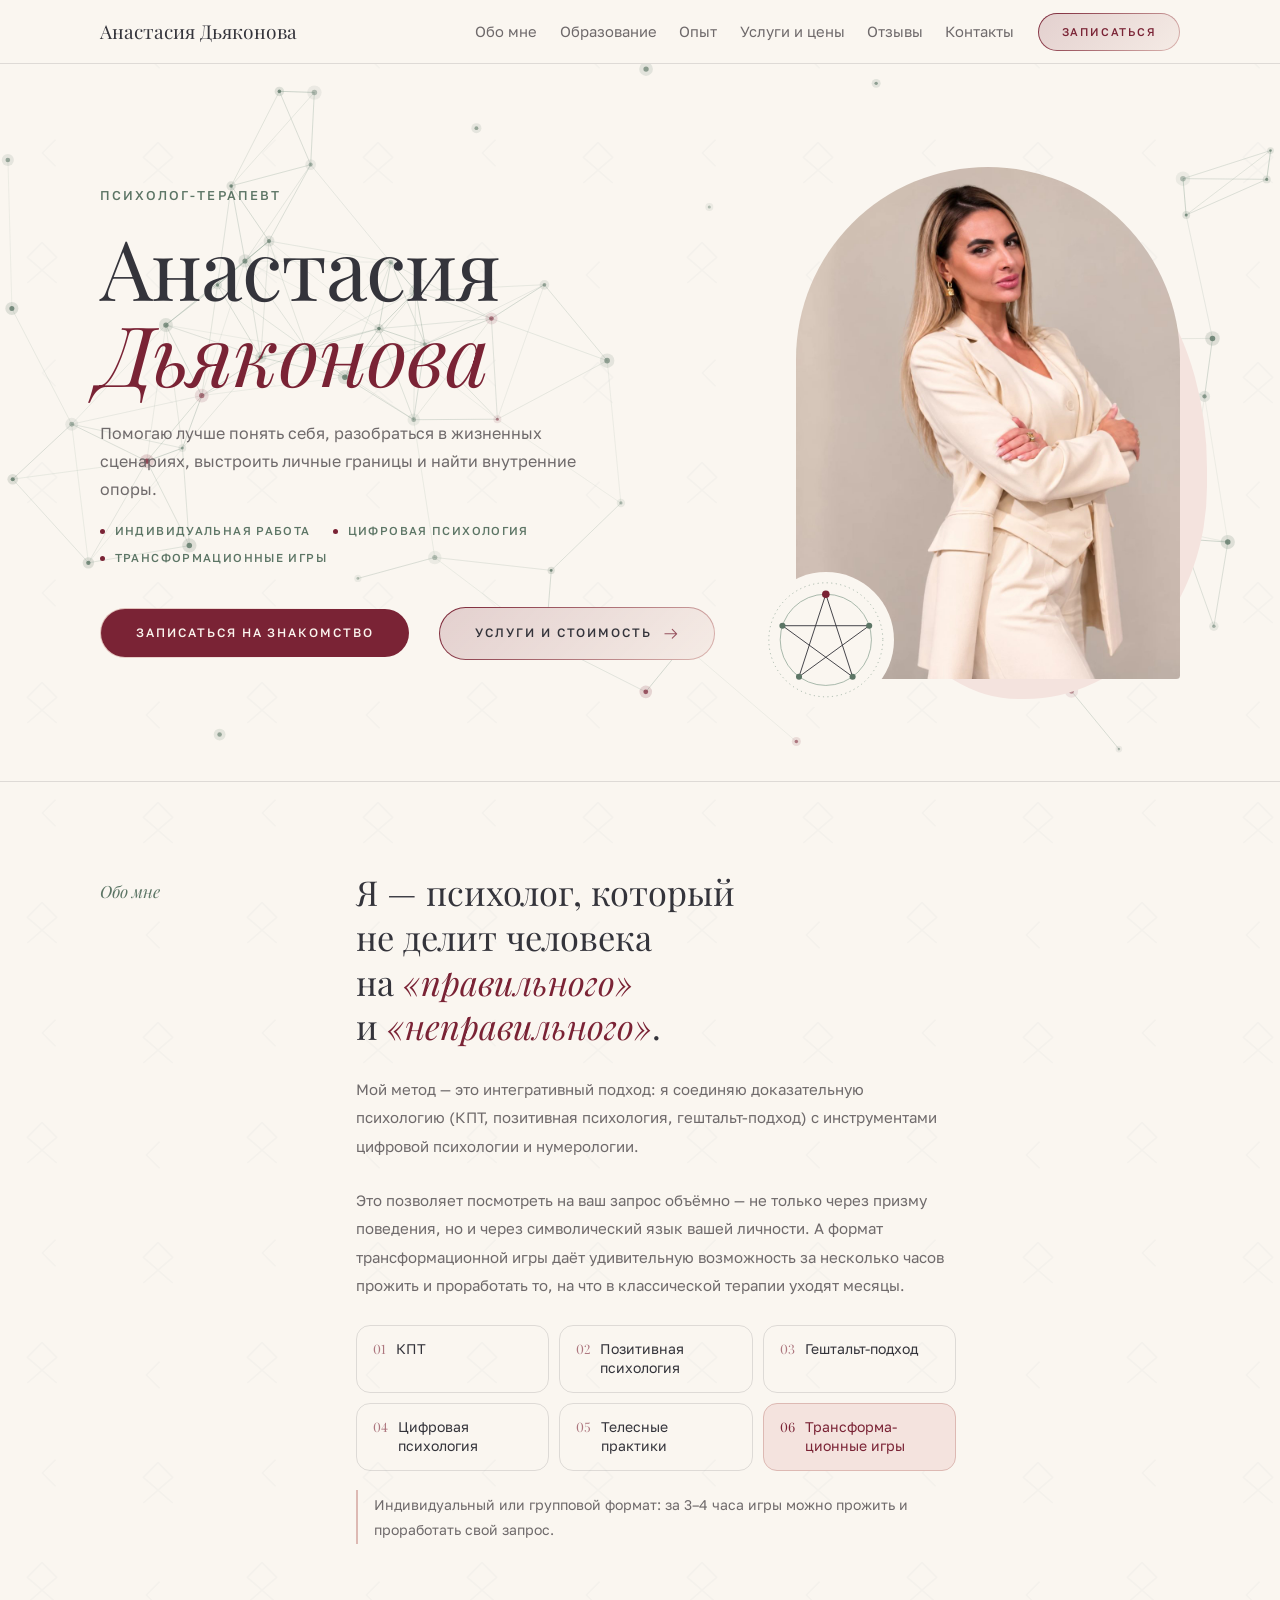
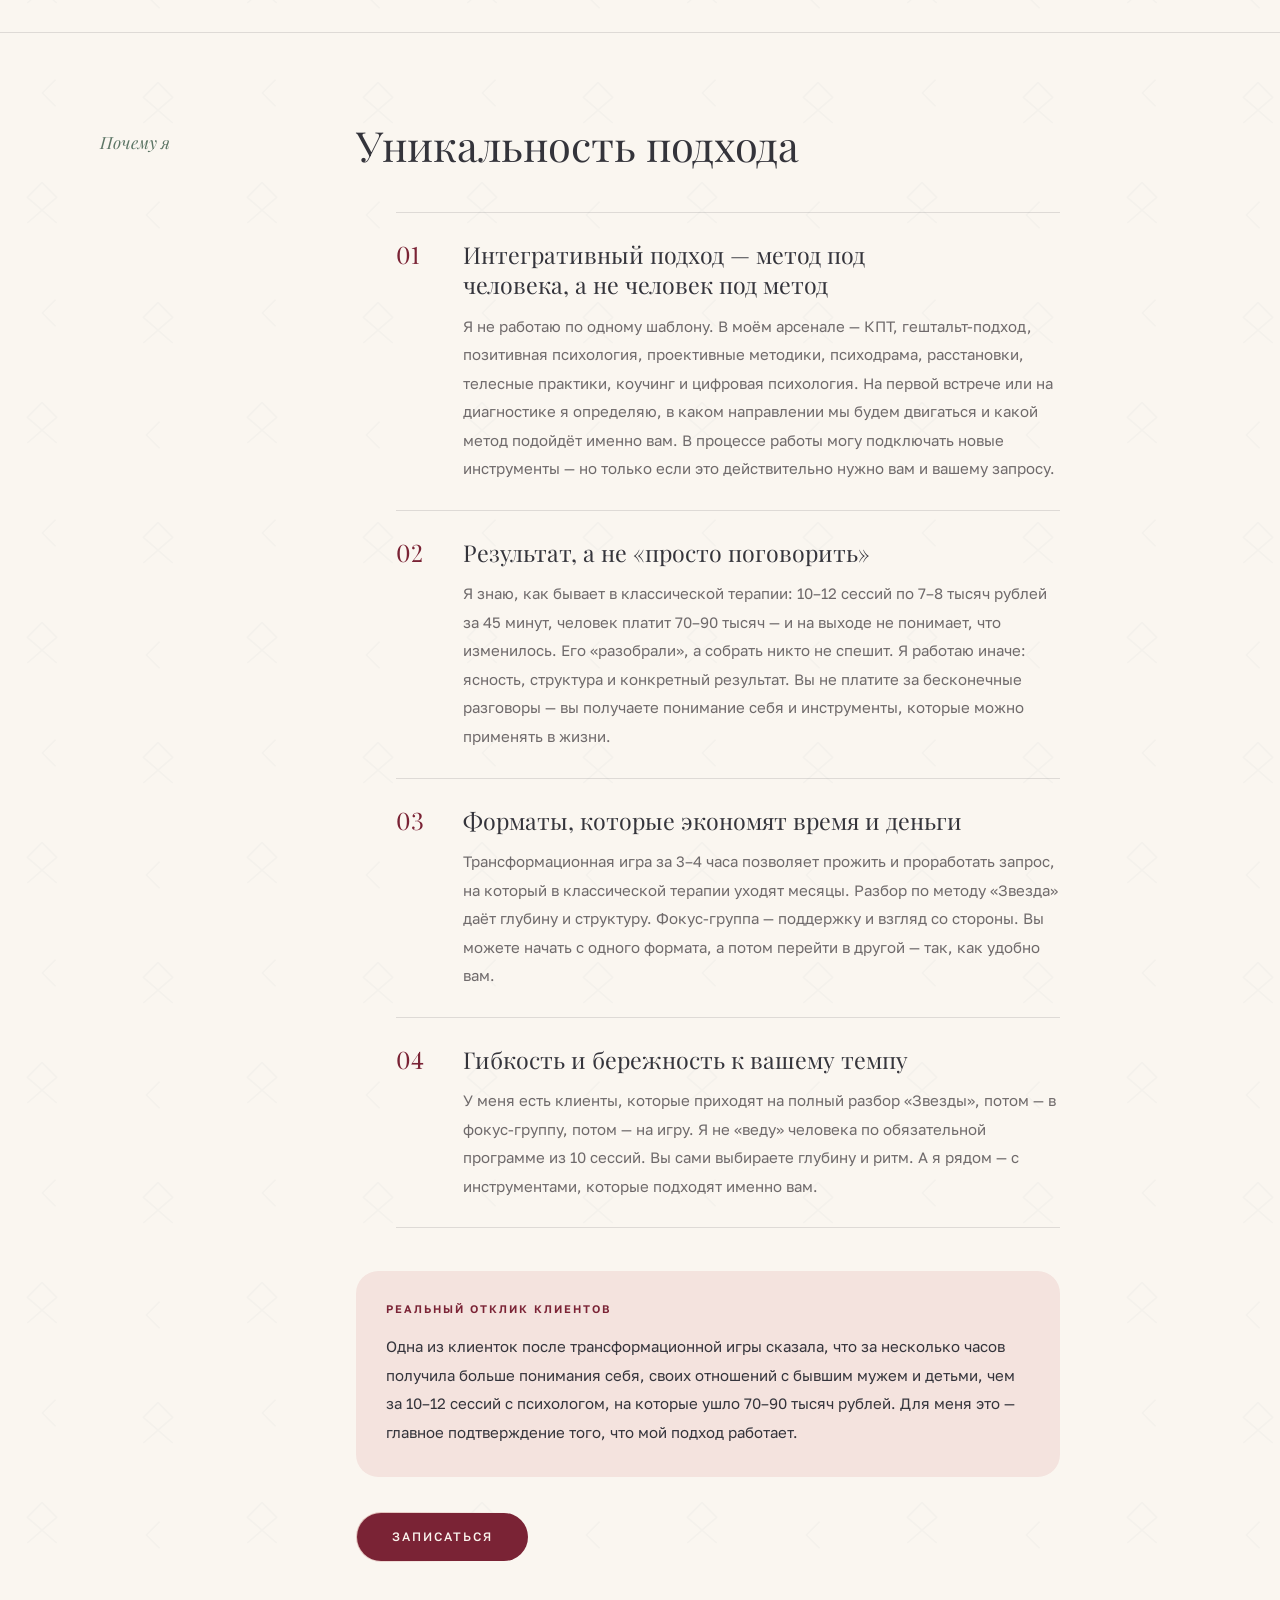
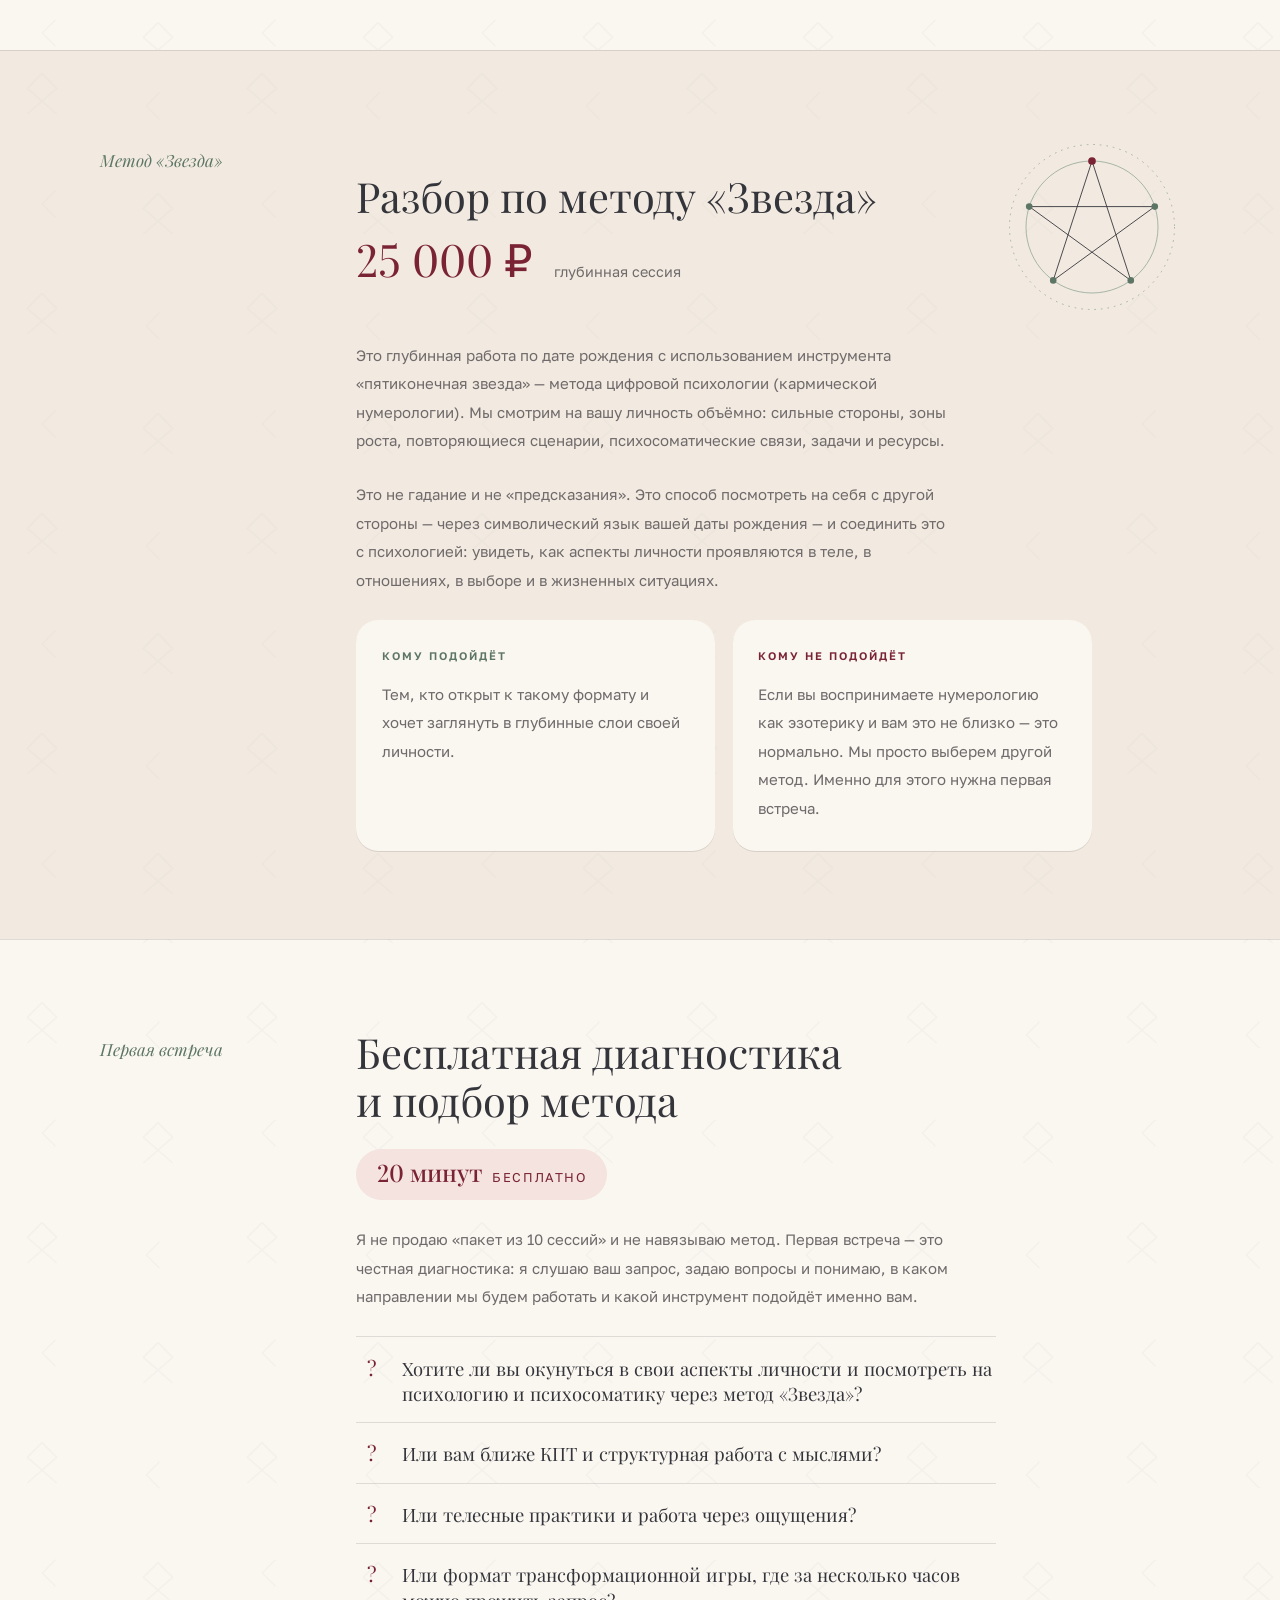
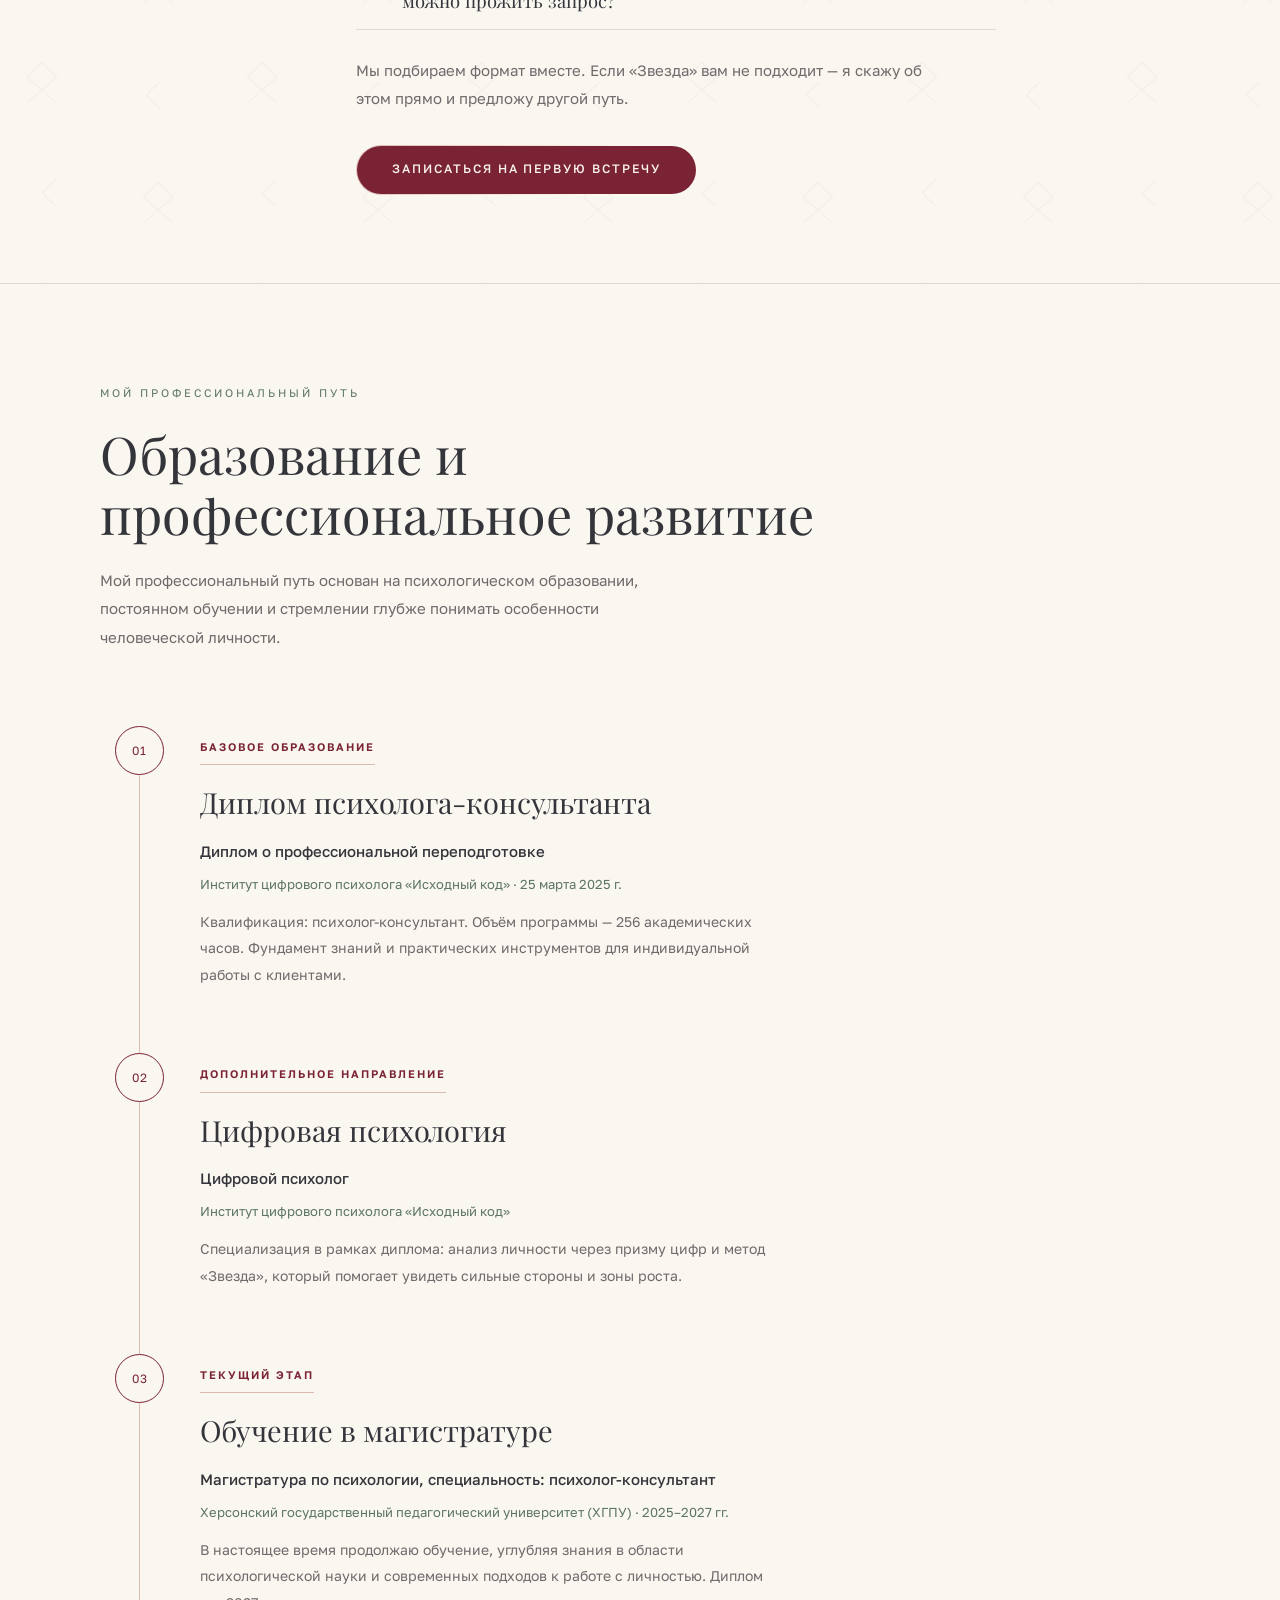
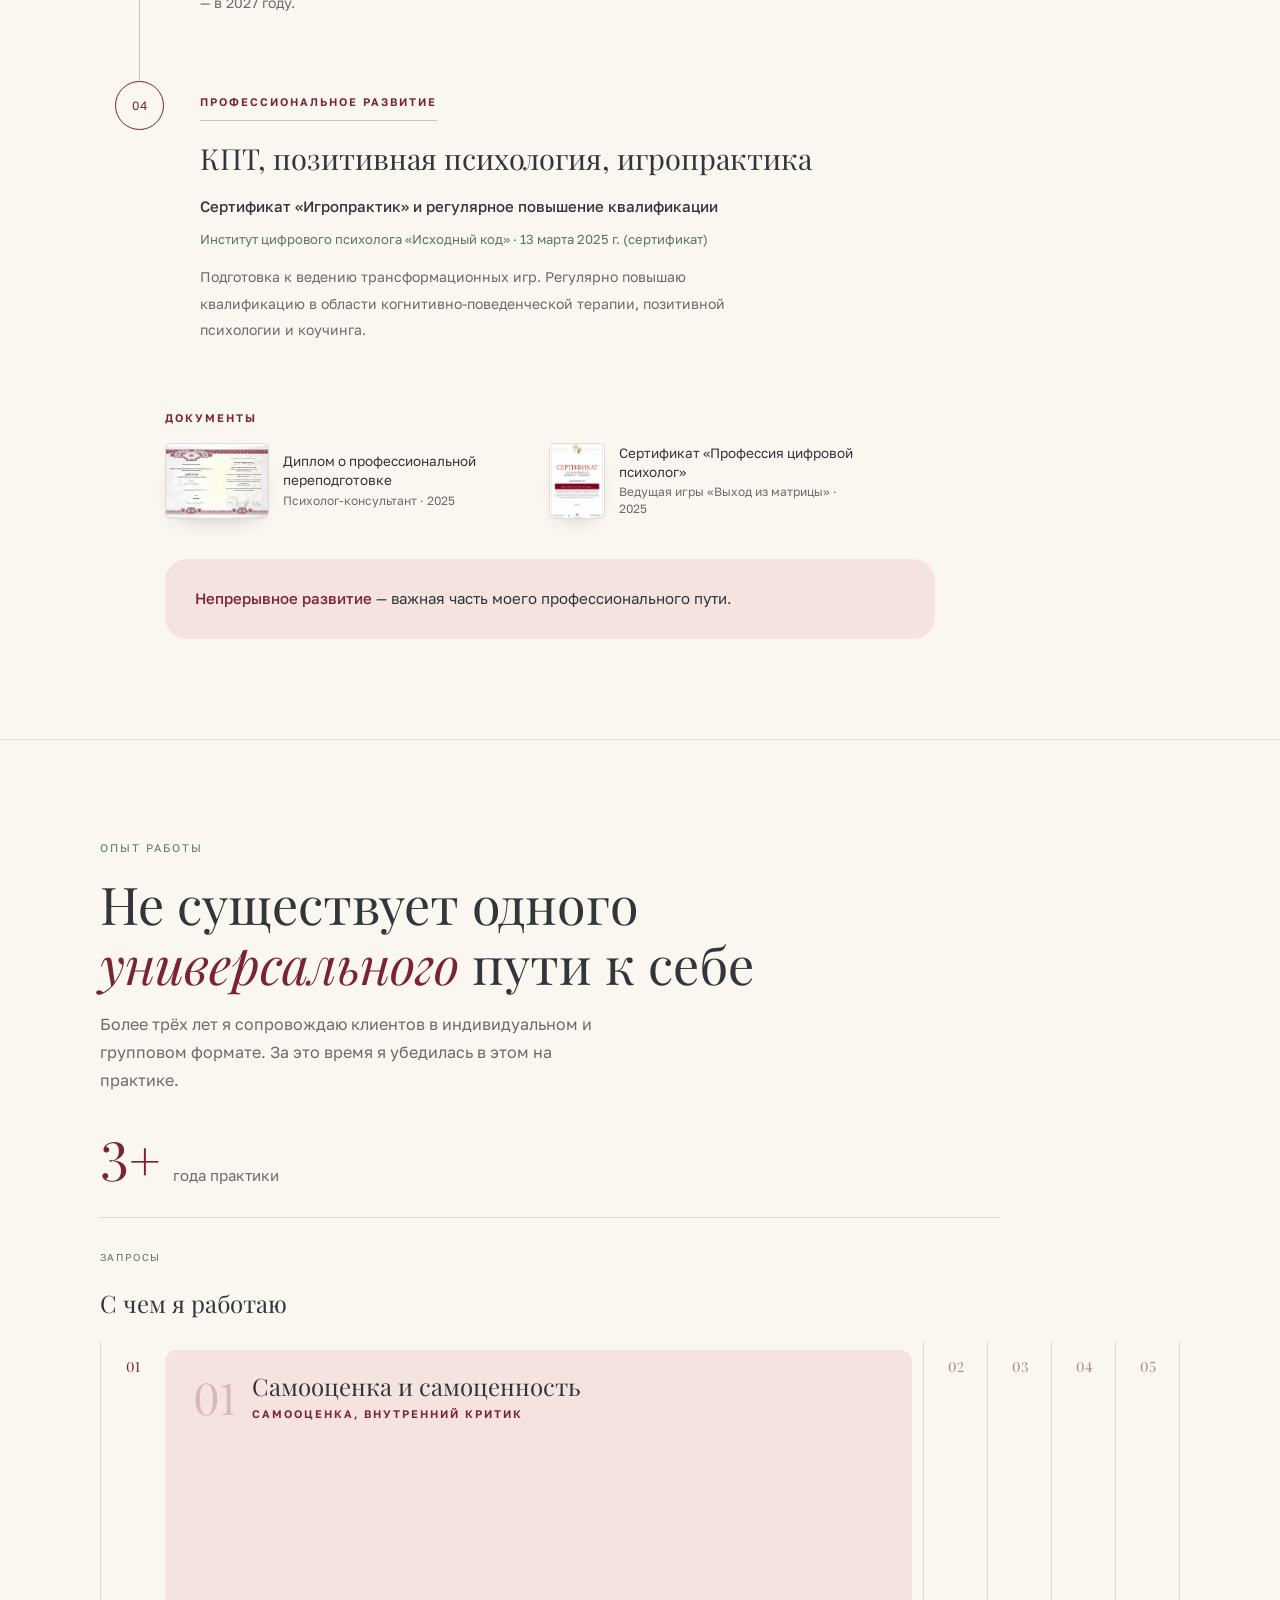
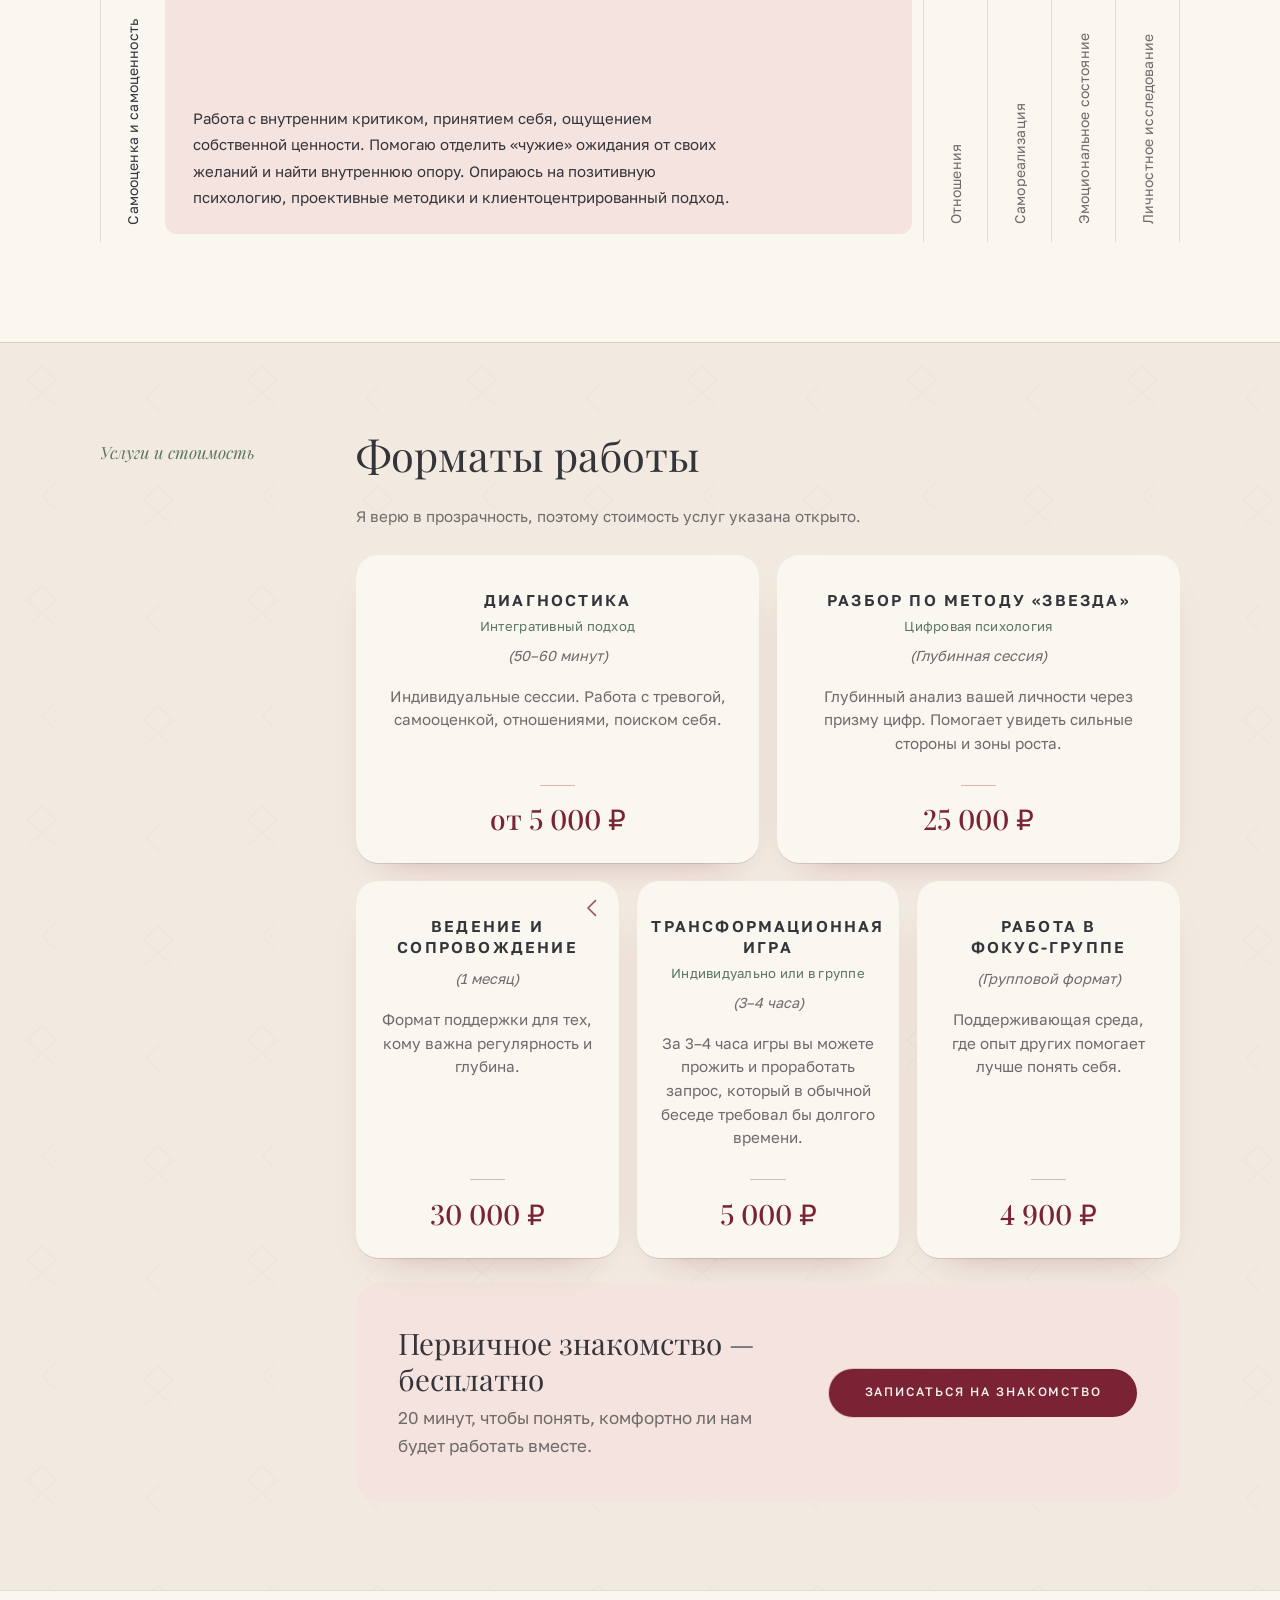
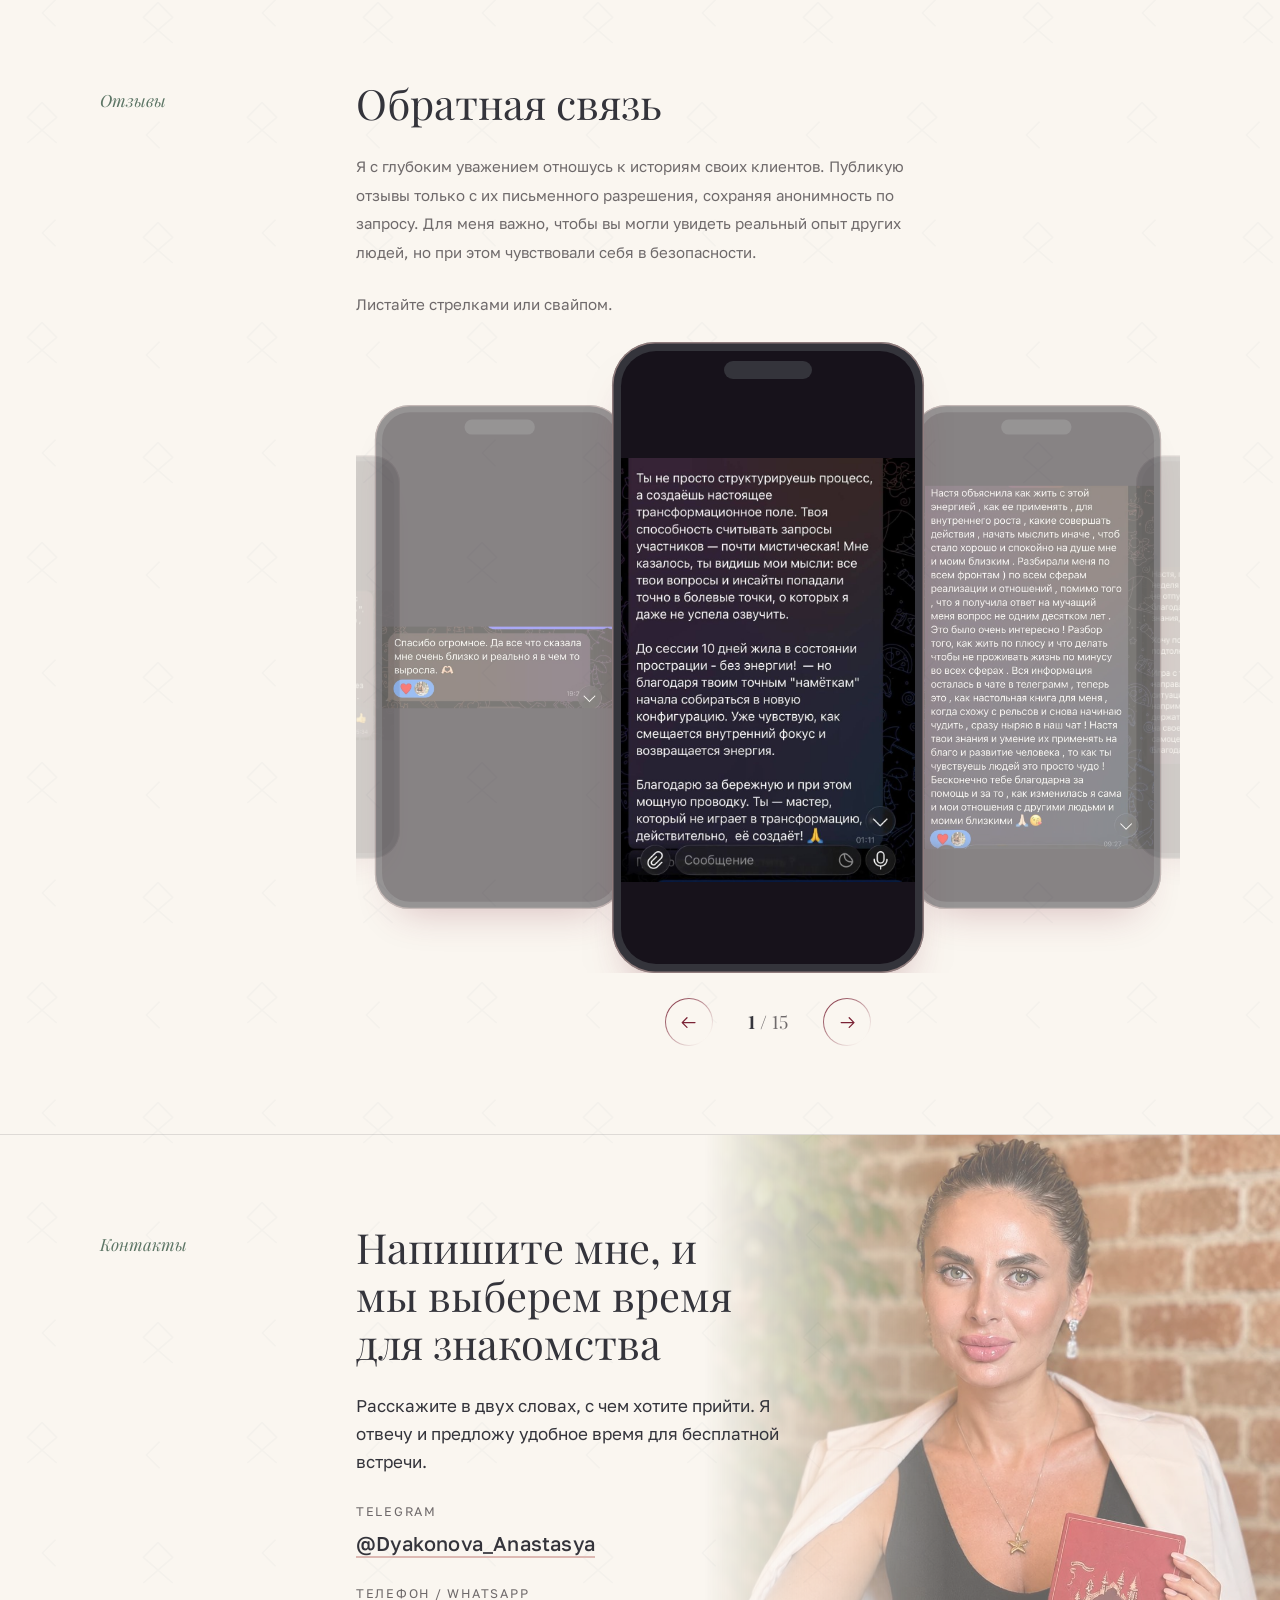
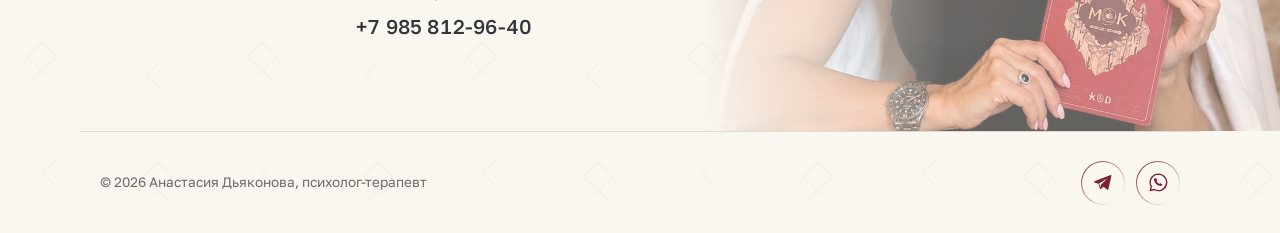
==== commit 148c8b7e: "Фоновый узор: менее заметный Co-Authored-By: Claude Sonnet 5.5 <noreply@anthropic.com> Claude-Sessio" ====
--- a/index.html
+++ b/index.html
@@ -27,7 +27,7 @@
   --btn-bg-hover: #631A2A;
   --btn-fg: #FBF4EE;
   --line: rgba(52, 52, 59, .14);
-  --runes: url("data:image/svg+xml,%3Csvg%20xmlns=%27http://www.w3.org/2000/svg%27%20width=%27220%27%20height=%27220%27%20viewBox=%270%200%20220%20220%27%3E%3Cg%20fill=%27none%27%20stroke=%27%235C7565%27%20stroke-opacity=%27.07%27%20stroke-width=%271.6%27%20stroke-linejoin=%27round%27%3E%3Cpath%20d=%27M42.0%2022.6L27.3%2037.4L42.0%2050.2L56.7%2037.4Z%20M27.3%2037.4L56.7%2063.0%20M56.7%2037.4L27.3%2063.0%27/%3E%3Cpath%20d=%27M159.6%2041.8L146.4%2055.0L159.6%2068.2%27/%3E%3Cpath%20d=%27M55.6%20139.8L42.4%20153.0L55.6%20166.2%27/%3E%3Cpath%20d=%27M158.0%20142.6L143.3%20157.4L158.0%20170.2L172.7%20157.4Z%20M143.3%20157.4L172.7%20183.0%20M172.7%20157.4L143.3%20183.0%27/%3E%3C/g%3E%3C/svg%3E");
+  --runes: url("data:image/svg+xml,%3Csvg%20xmlns=%27http://www.w3.org/2000/svg%27%20width=%27220%27%20height=%27220%27%20viewBox=%270%200%20220%20220%27%3E%3Cg%20fill=%27none%27%20stroke=%27%235C7565%27%20stroke-opacity=%27.035%27%20stroke-width=%271.6%27%20stroke-linejoin=%27round%27%3E%3Cpath%20d=%27M42.0%2022.6L27.3%2037.4L42.0%2050.2L56.7%2037.4Z%20M27.3%2037.4L56.7%2063.0%20M56.7%2037.4L27.3%2063.0%27/%3E%3Cpath%20d=%27M159.6%2041.8L146.4%2055.0L159.6%2068.2%27/%3E%3Cpath%20d=%27M55.6%20139.8L42.4%20153.0L55.6%20166.2%27/%3E%3Cpath%20d=%27M158.0%20142.6L143.3%20157.4L158.0%20170.2L172.7%20157.4Z%20M143.3%20157.4L172.7%20183.0%20M172.7%20157.4L143.3%20183.0%27/%3E%3C/g%3E%3C/svg%3E");
   --band: var(--bg);
   --band-ink: var(--ink);
   --band-muted: var(--muted);
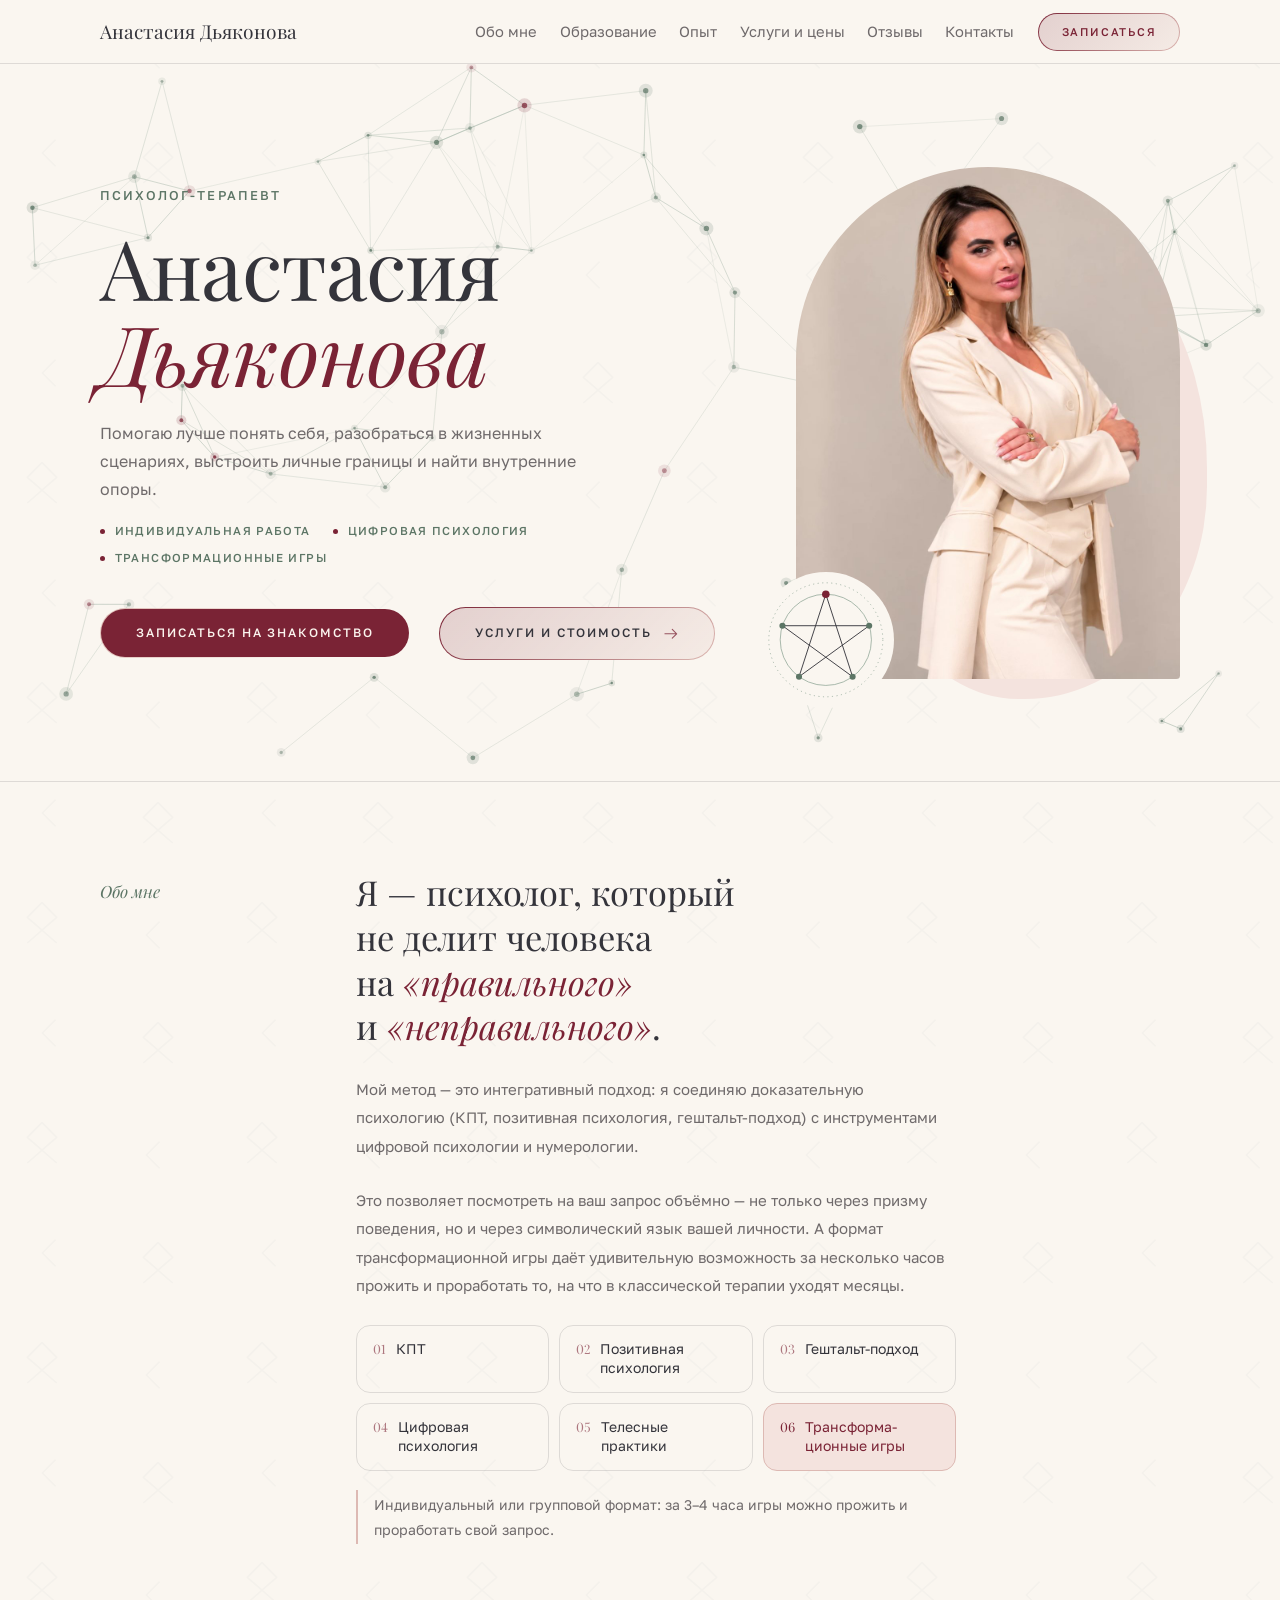
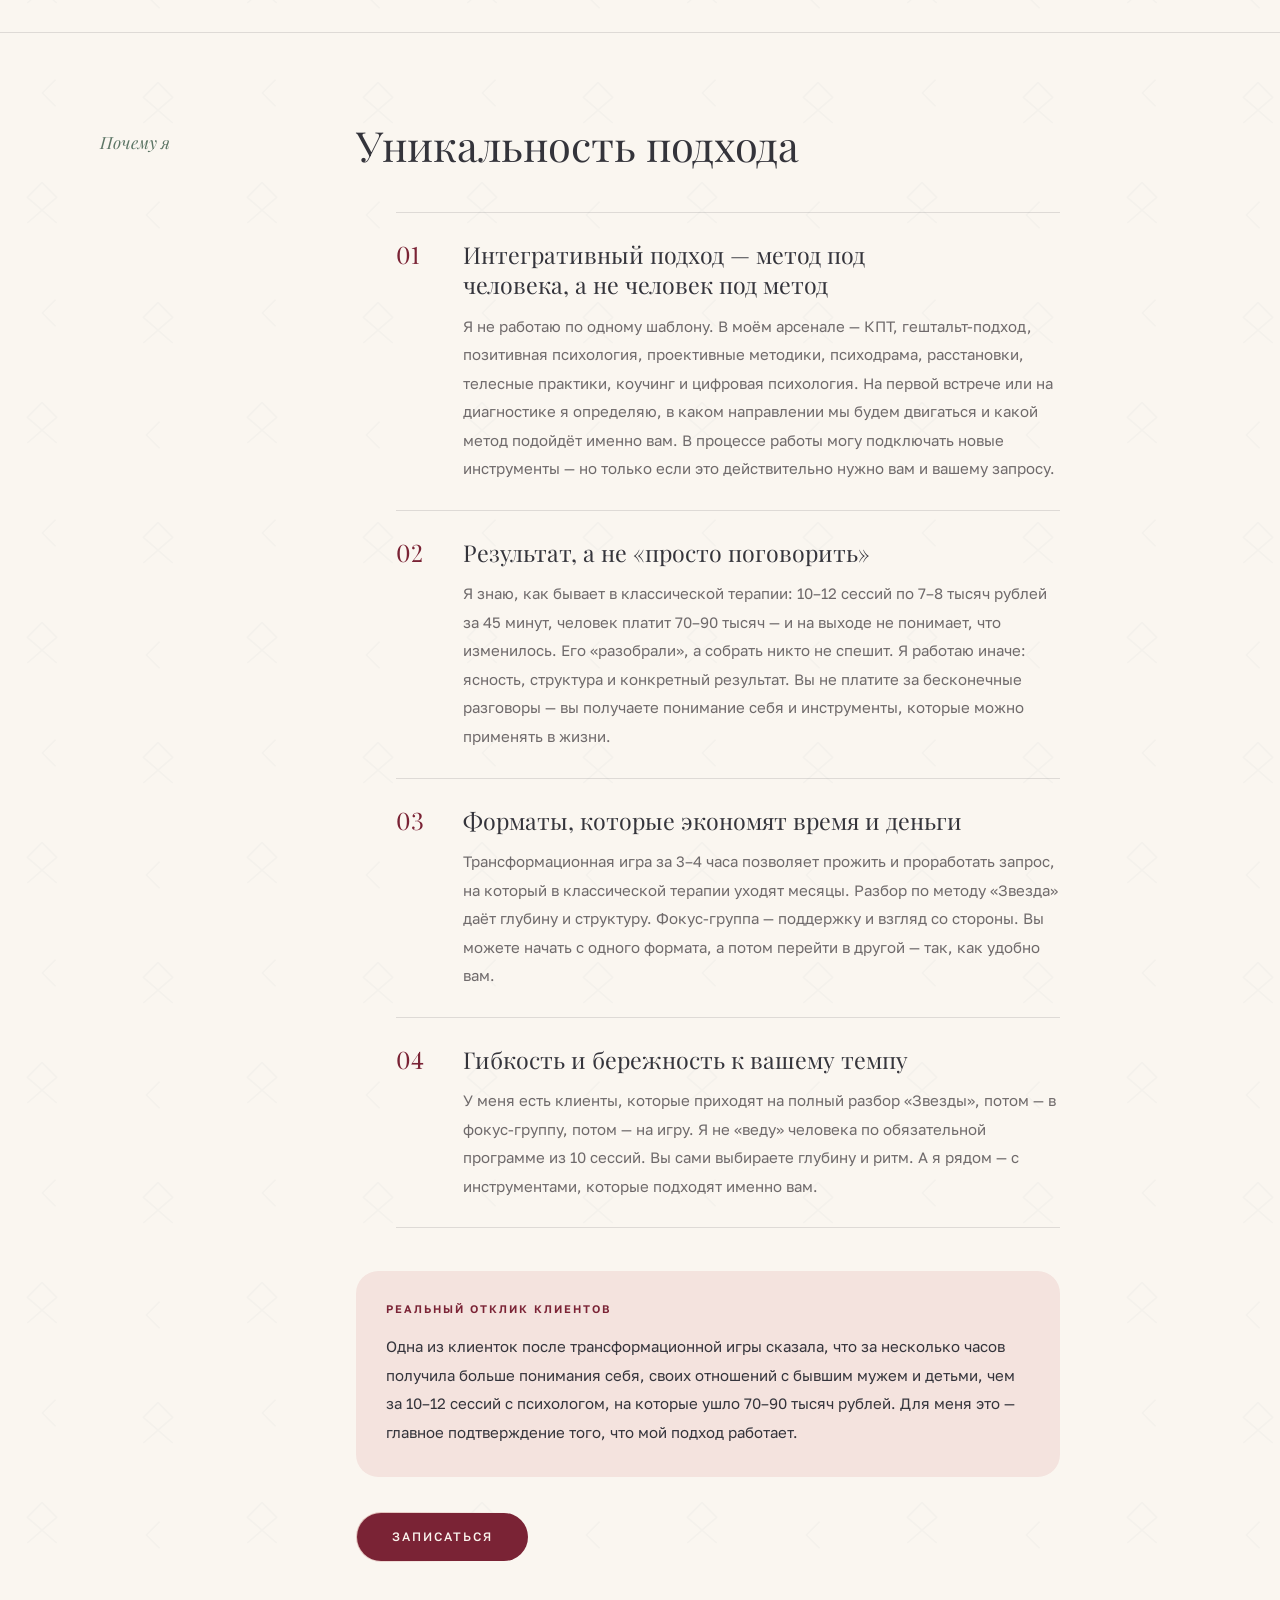
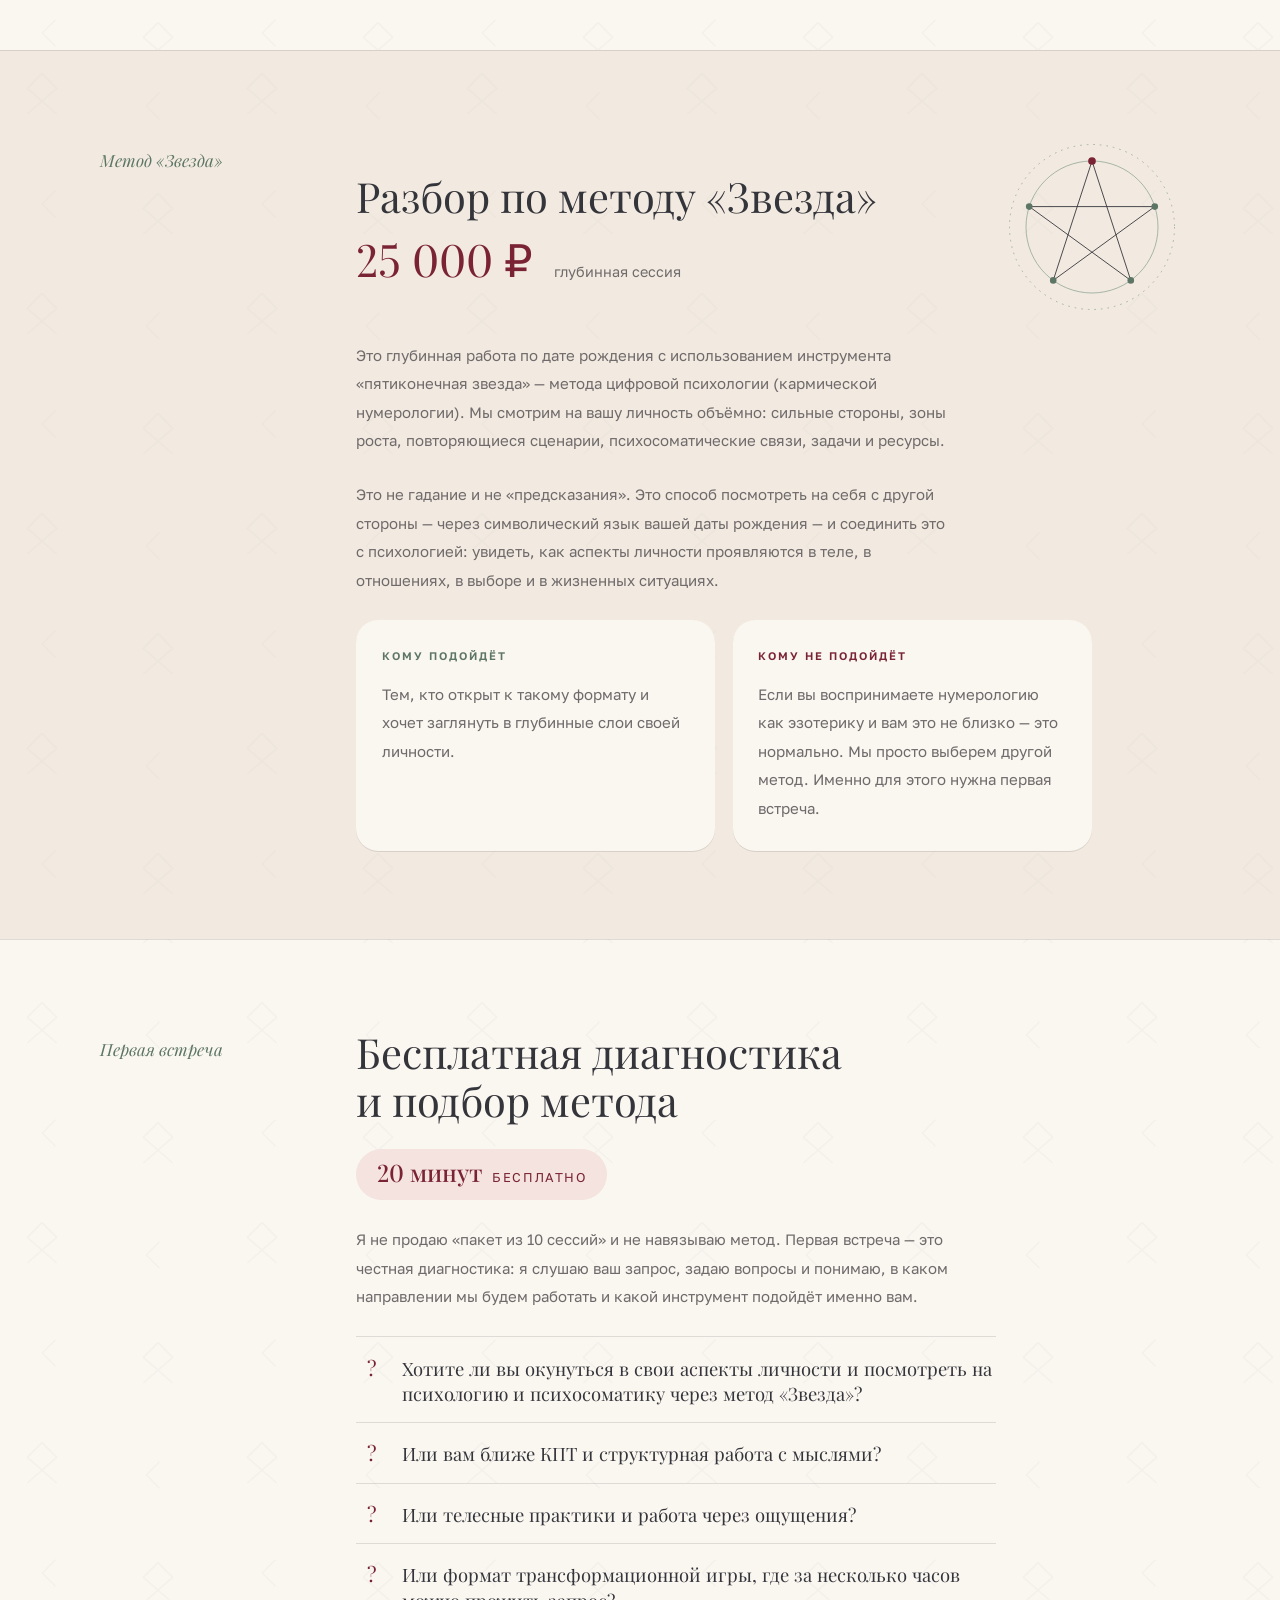
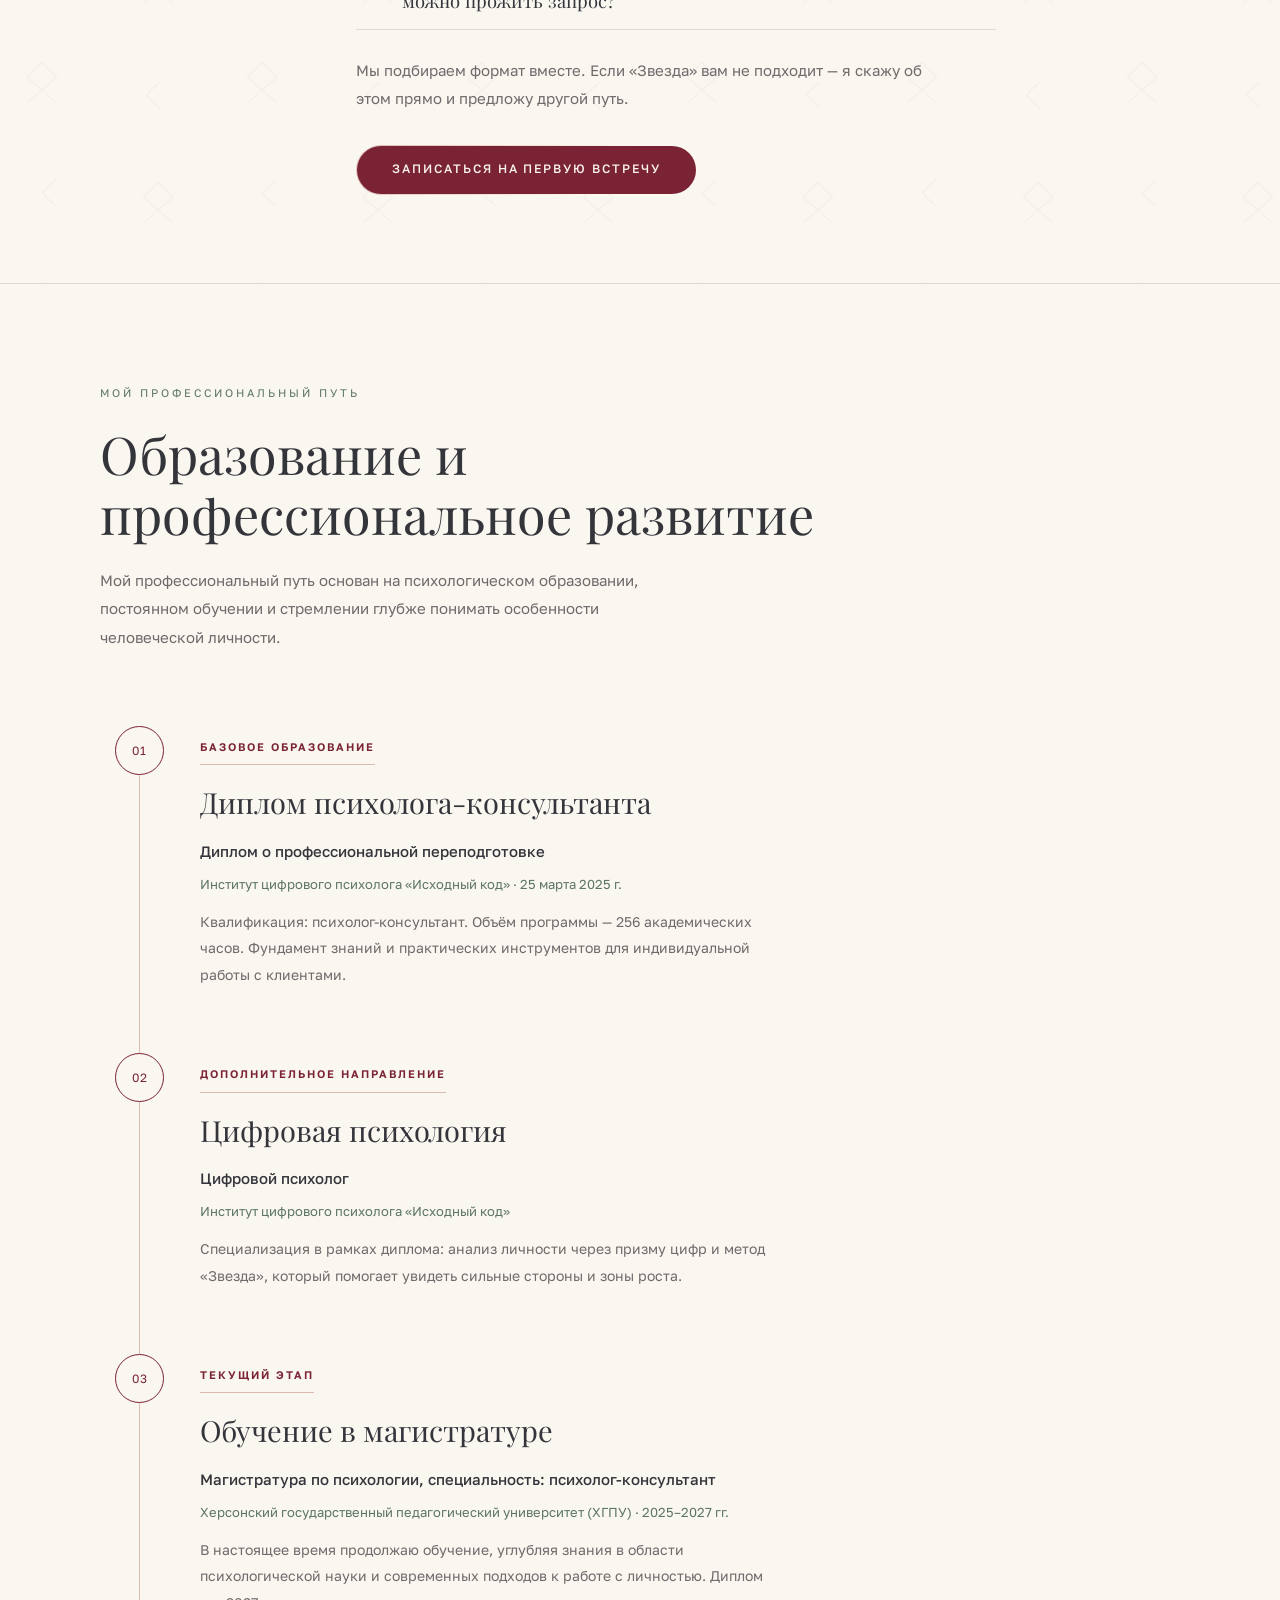
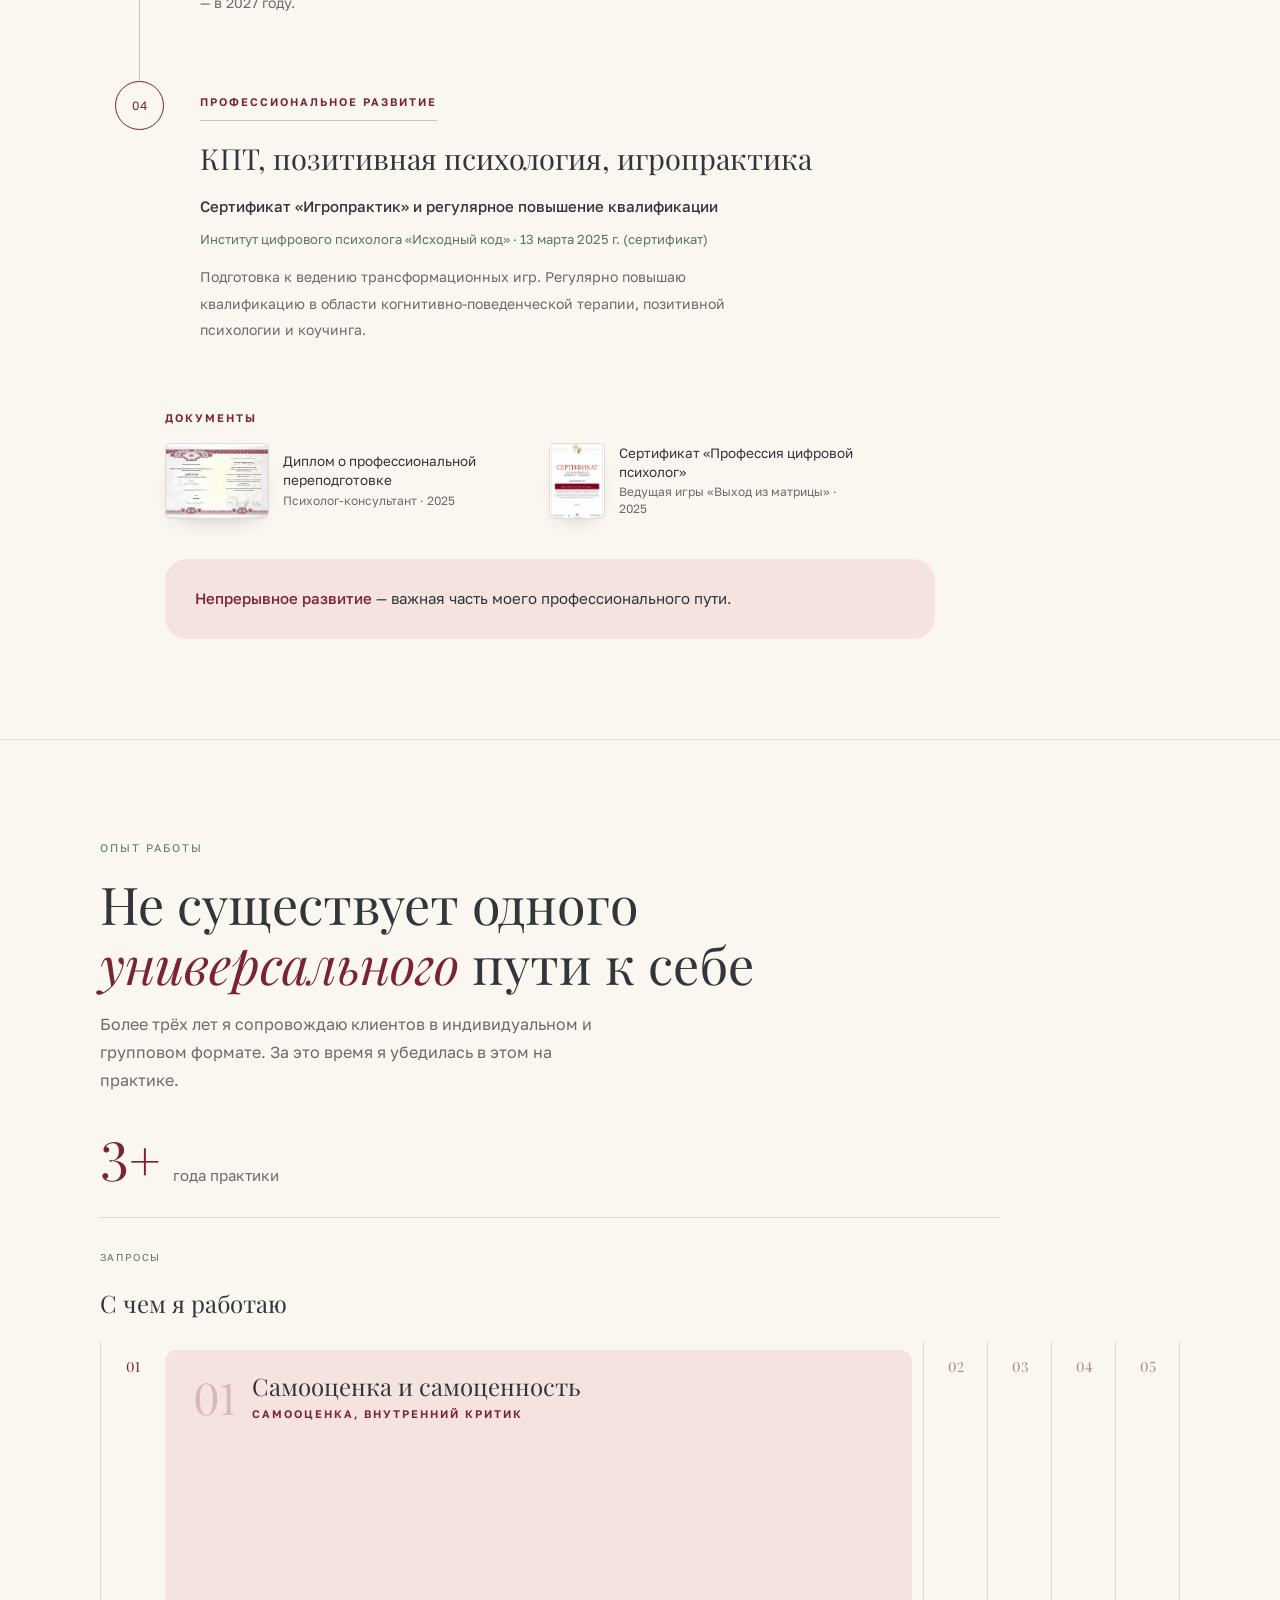
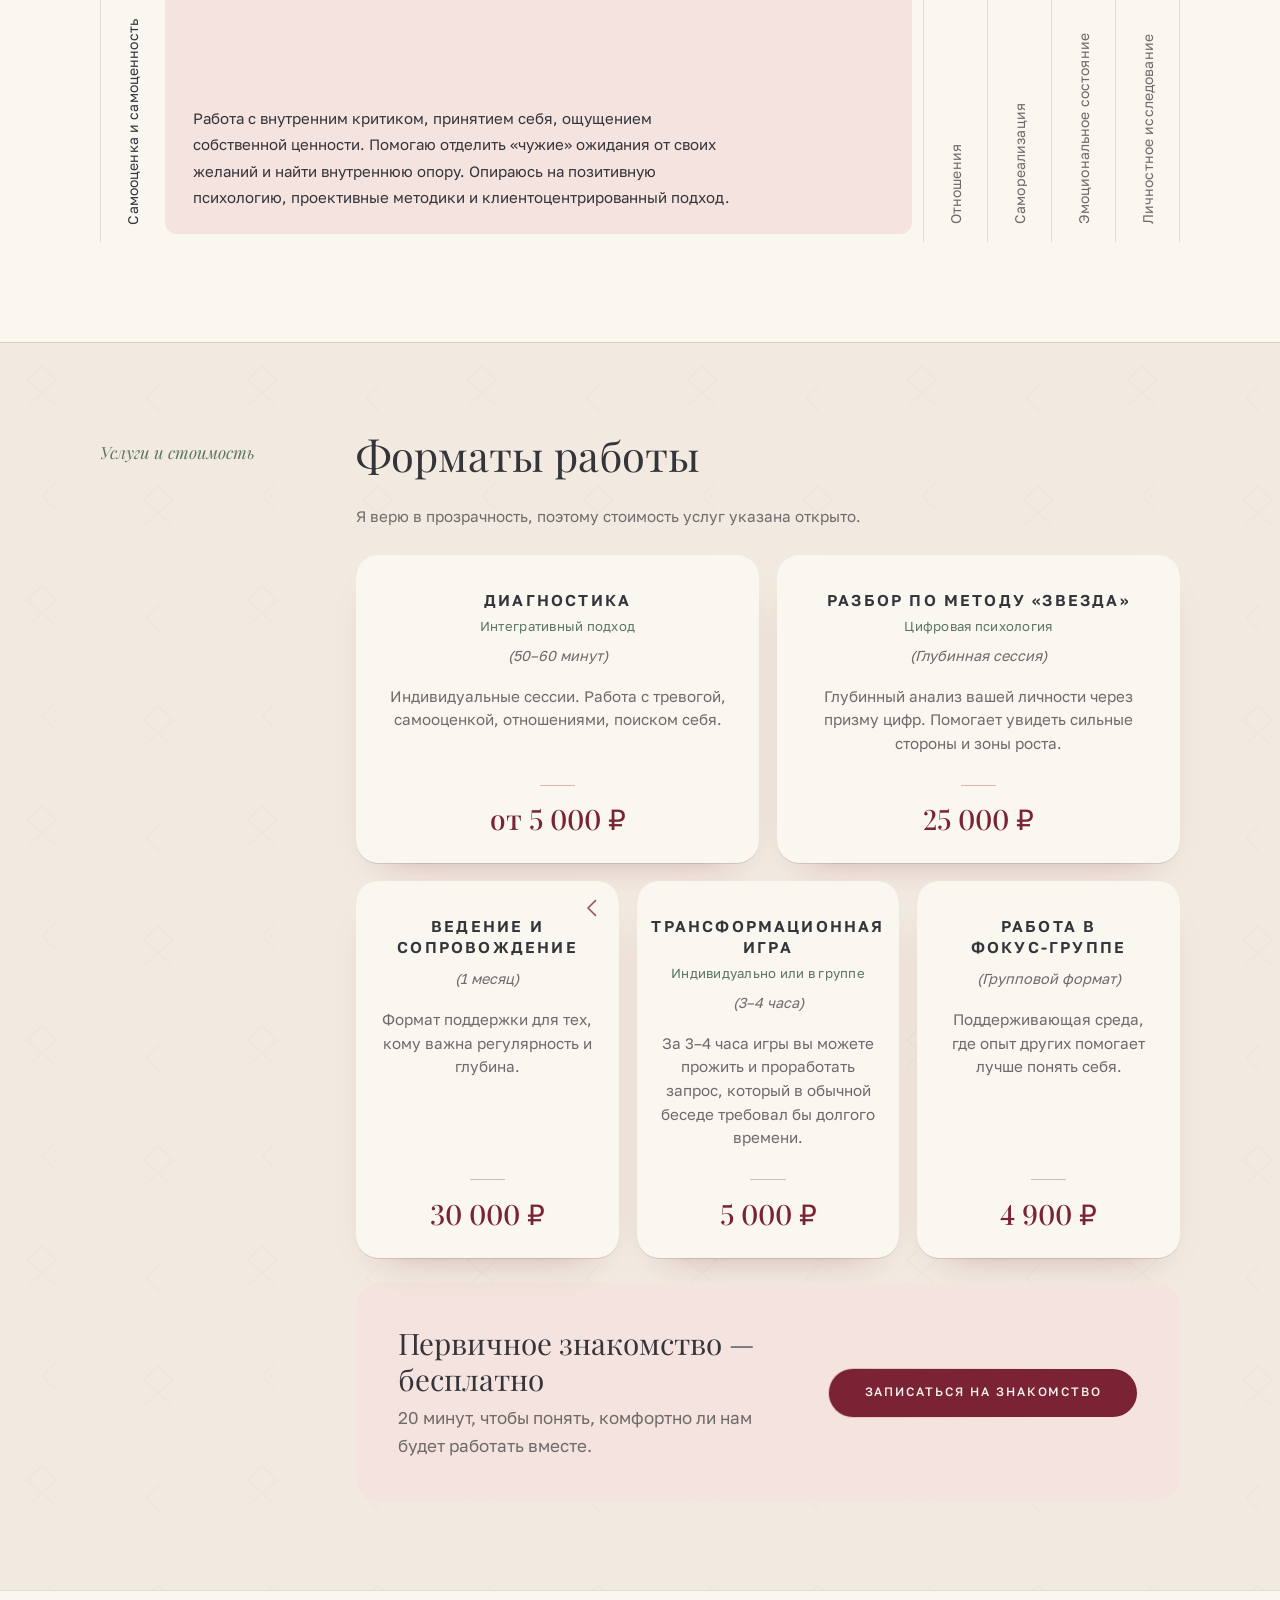
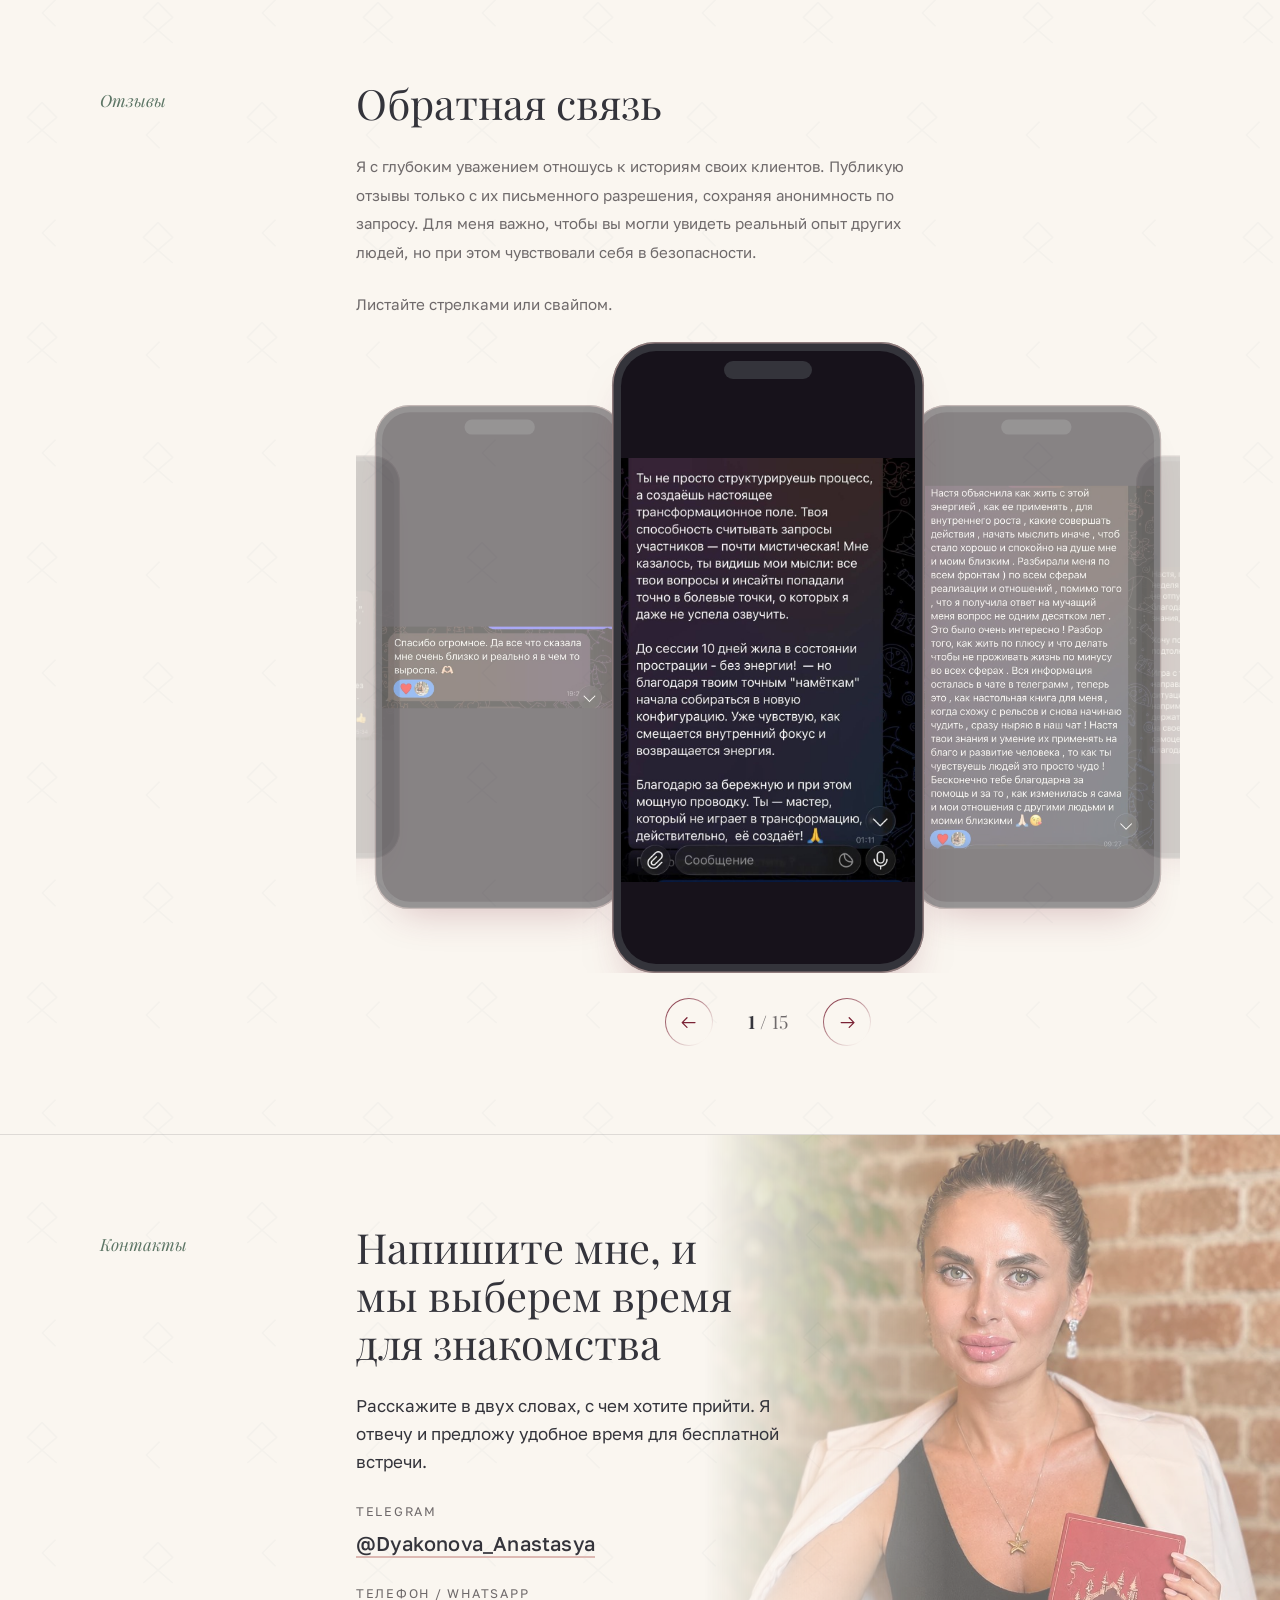
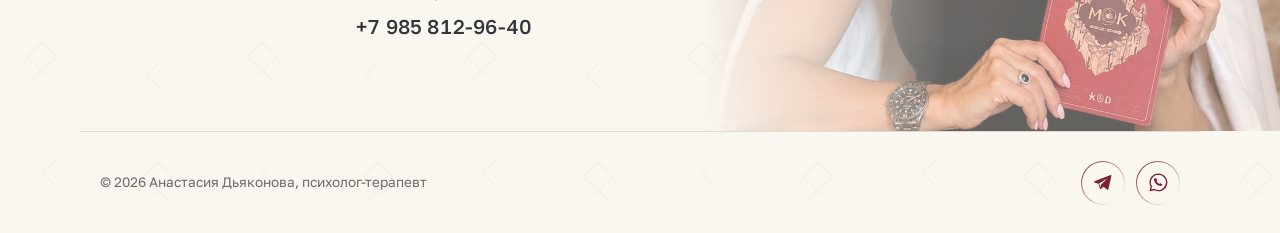
==== commit 3b2e6e28: "SEO: описание, превью-карточка, robots.txt и sitemap.xml Co-Authored-By: Claude Sonnet 5.5 <noreply@" ====
--- a/index.html
+++ b/index.html
@@ -7,8 +7,18 @@
 <link rel="icon" type="image/svg+xml" href="favicon.svg">
 <link rel="icon" type="image/png" sizes="32x32" href="favicon-32.png">
 <link rel="apple-touch-icon" href="apple-touch-icon.png">
+<link rel="canonical" href="https://dyakonovapsiholog.ru/">
+<meta property="og:type" content="website">
+<meta property="og:locale" content="ru_RU">
+<meta property="og:url" content="https://dyakonovapsiholog.ru/">
+<meta property="og:title" content="Анастасия Дьяконова — психолог-терапевт">
+<meta property="og:description" content="Помогаю лучше понять себя, разобраться в жизненных сценариях, выстроить личные границы и найти внутренние опоры.">
+<meta property="og:image" content="https://dyakonovapsiholog.ru/og-image.jpg">
+<meta property="og:image:width" content="1200">
+<meta property="og:image:height" content="630">
+<meta name="twitter:card" content="summary_large_image">
 <title>Анастасия Дьяконова</title>
-<meta name="description" content="Анастасия Дьяконова — психолог-терапевт. Интегративный подход, цифровая психология и трансформационные игры.">
+<meta name="description" content="Анастасия Дьяконова — психолог-терапевт. Помогаю лучше понять себя, разобраться в жизненных сценариях, выстроить личные границы и найти внутренние опоры.">
 <link rel="stylesheet" href="https://fonts.googleapis.com/css2?family=Golos+Text:wght@400;500;600&family=Playfair+Display:ital,wght@0,400;0,500;0,600;1,400;1,500&display=swap">
 <style>
 body { margin: 0; } img { max-width: 100%; }
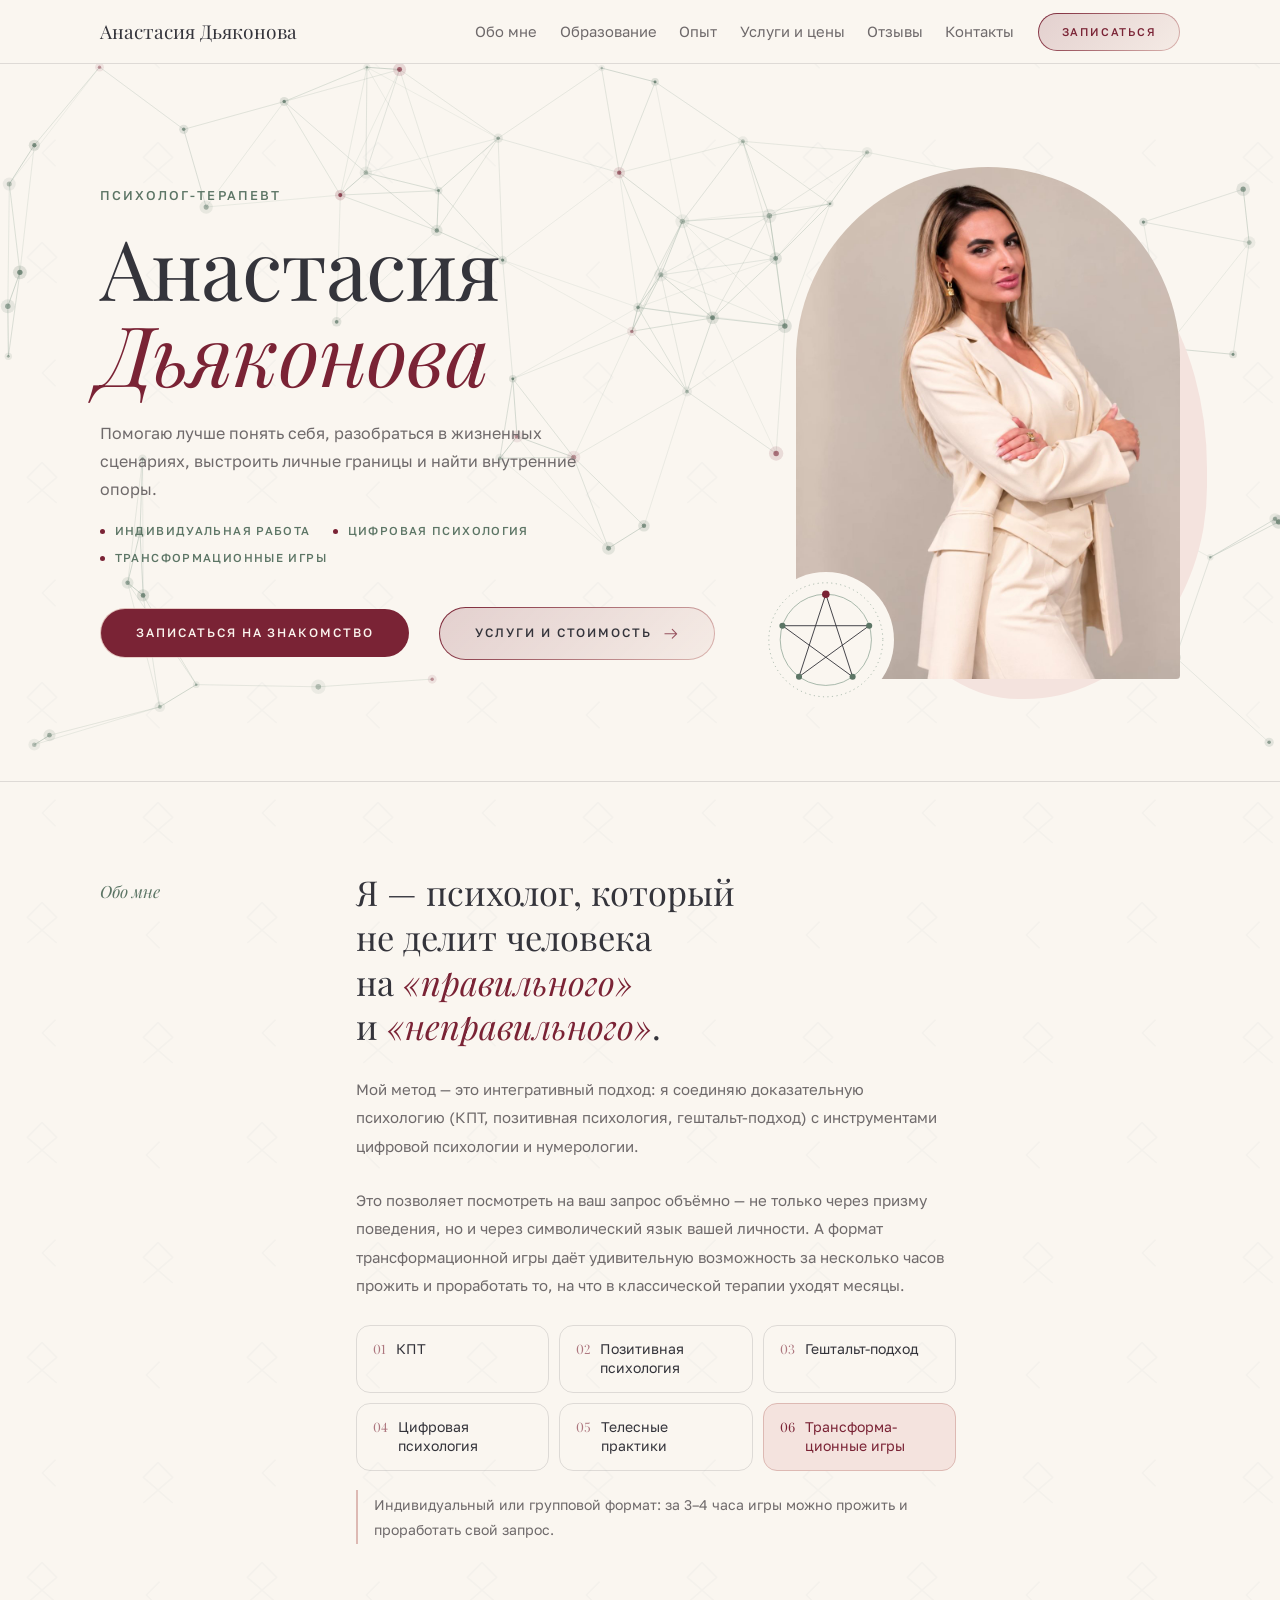
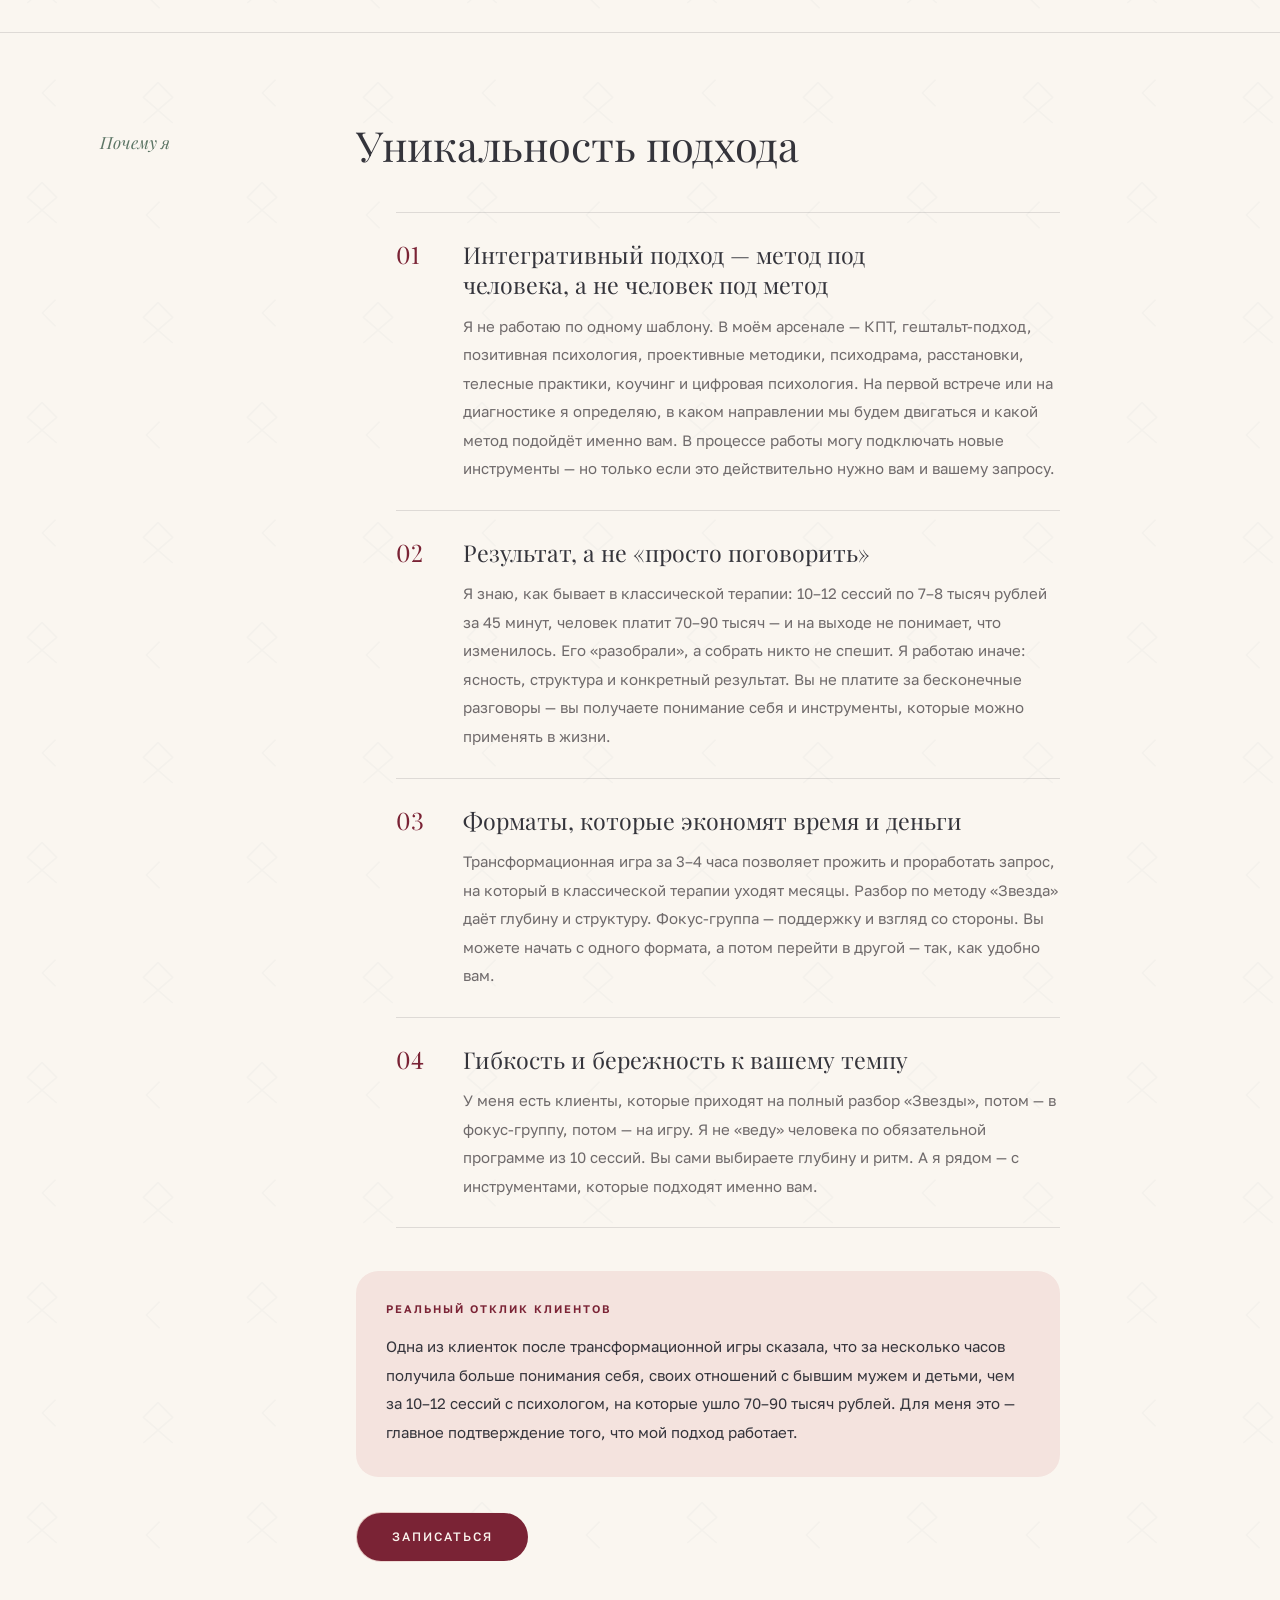
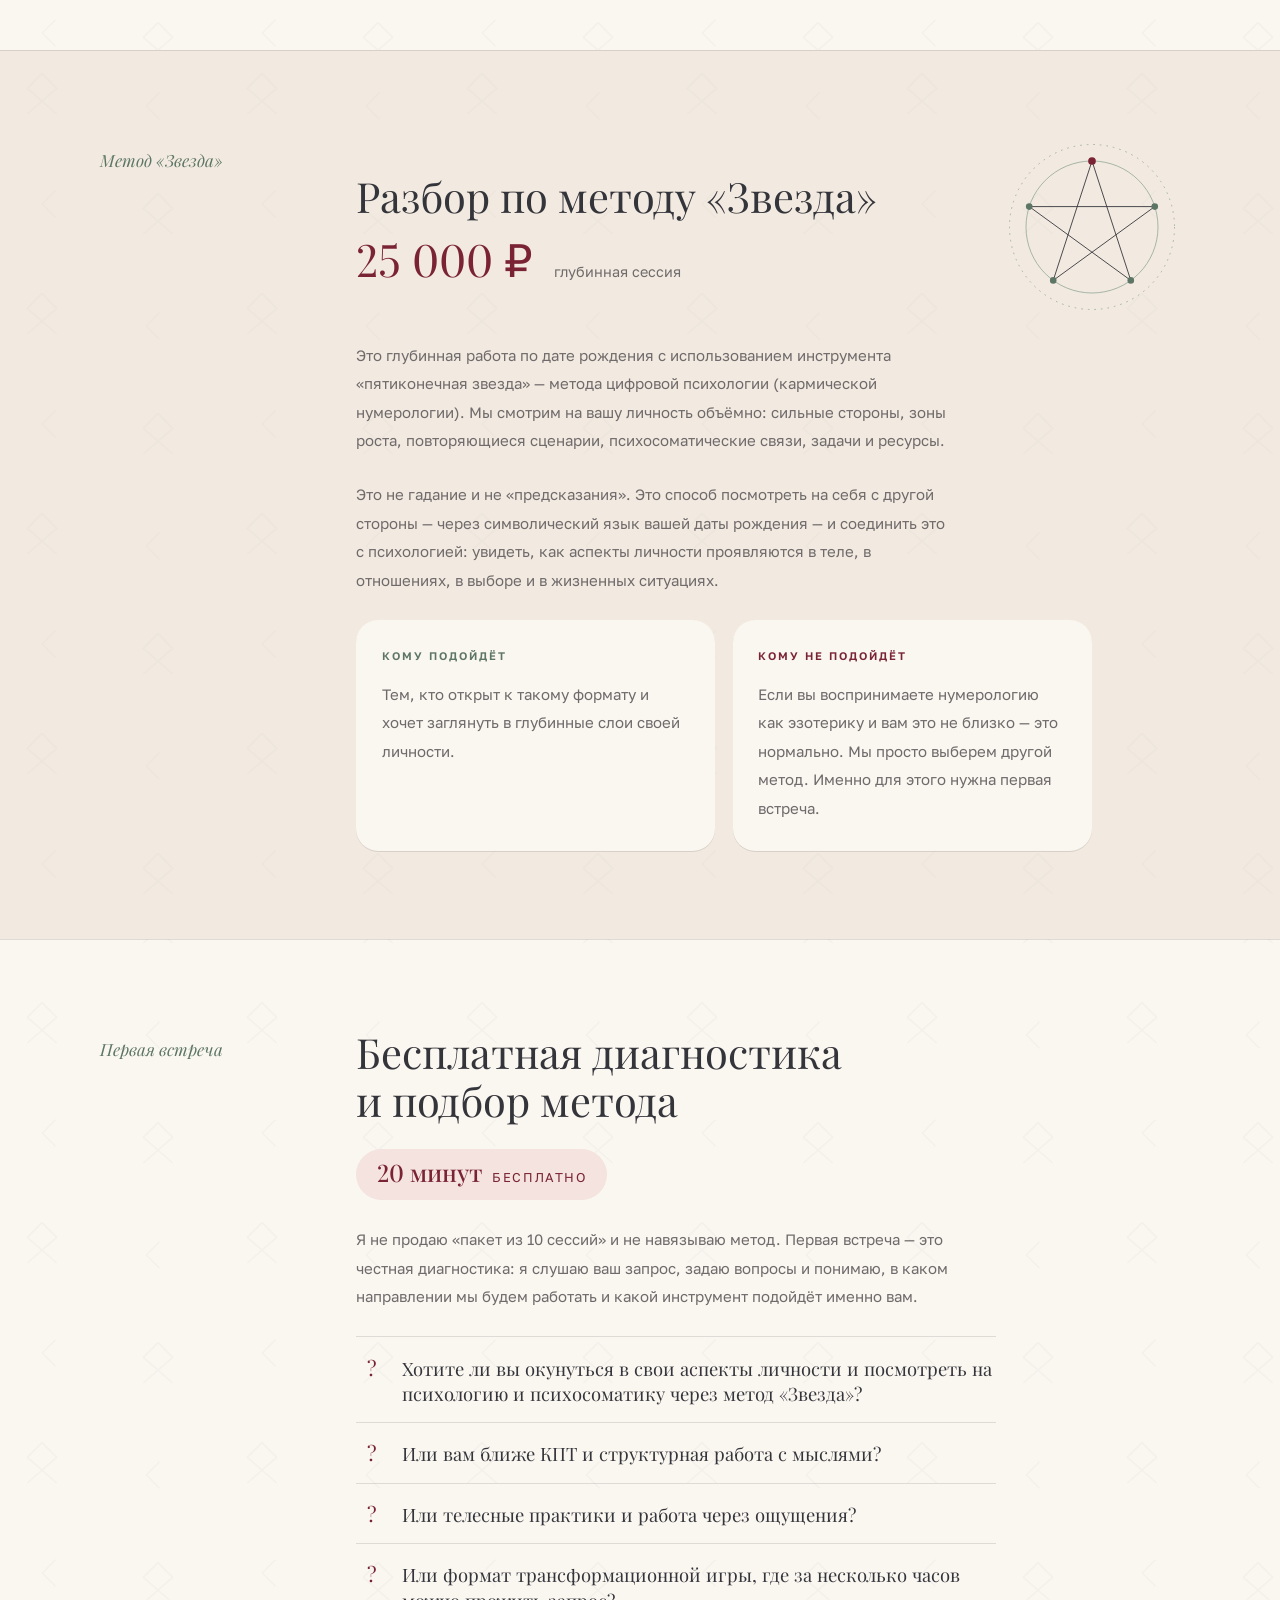
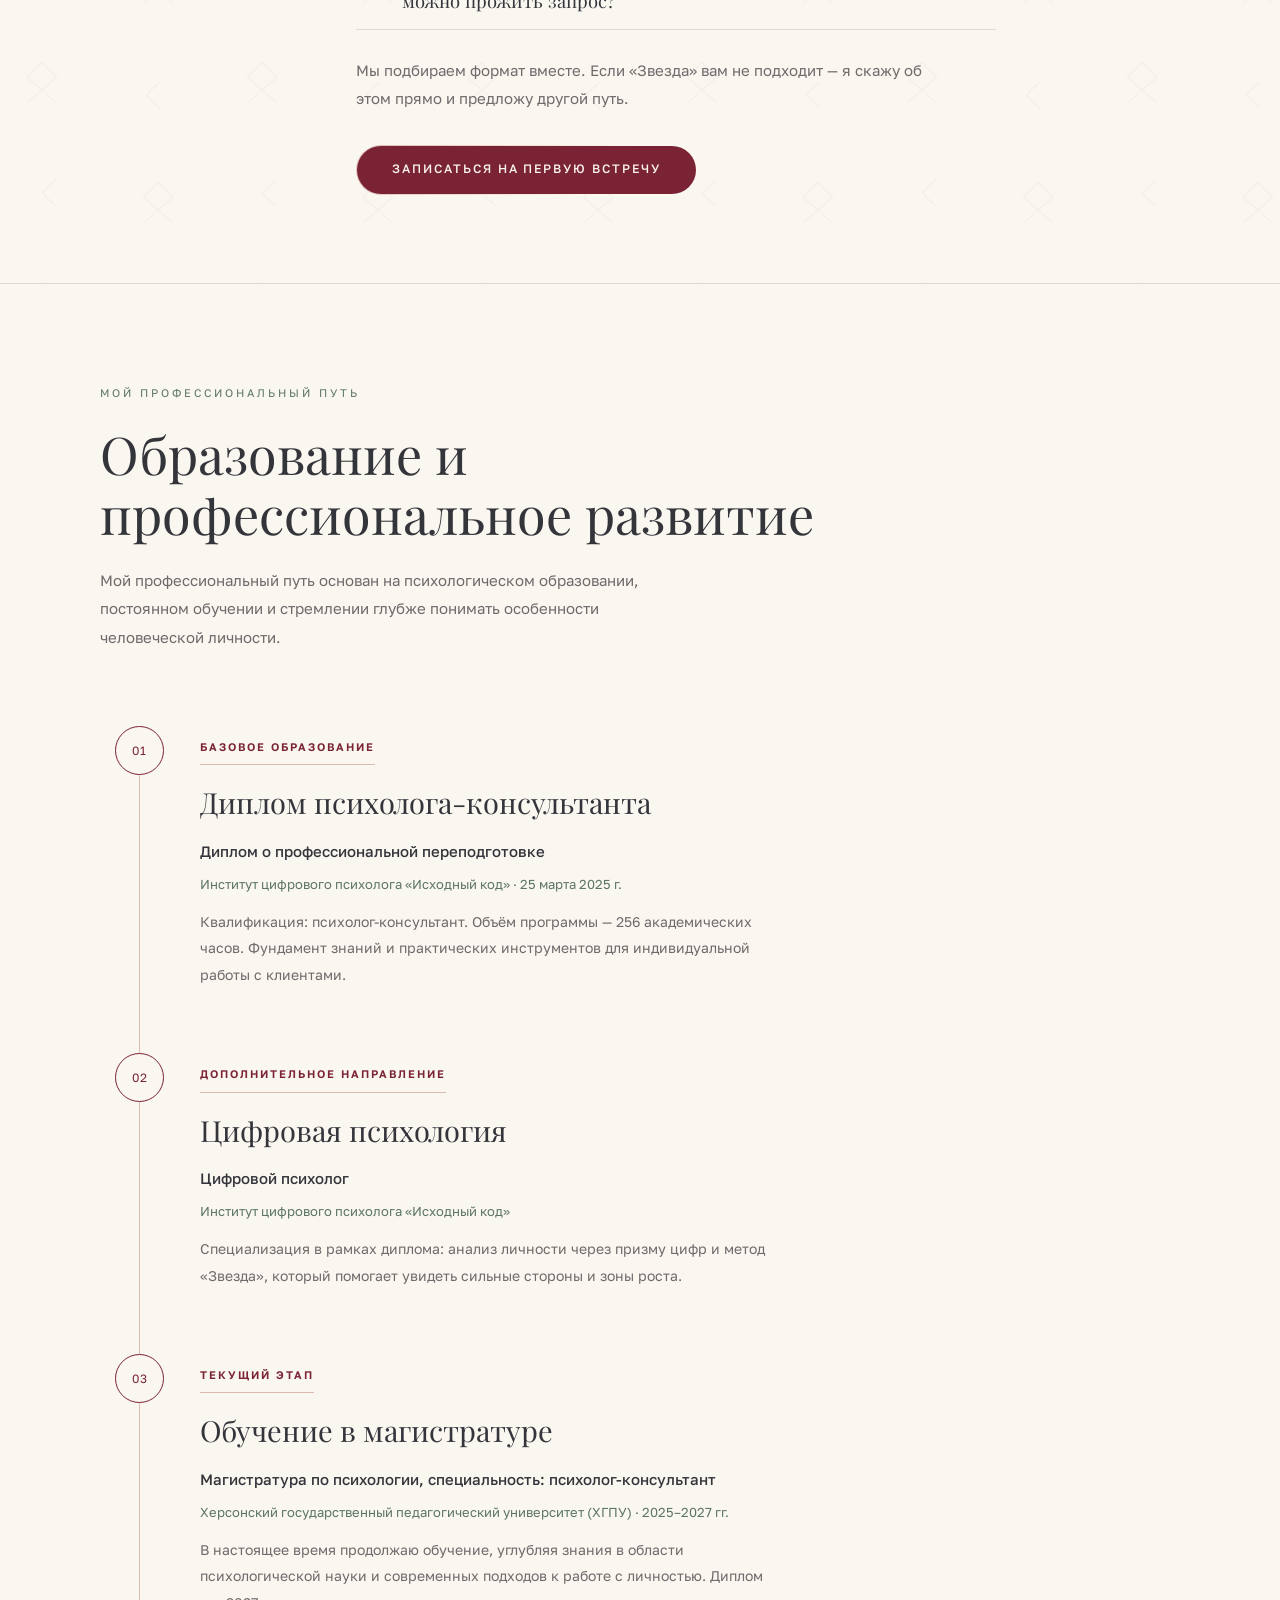
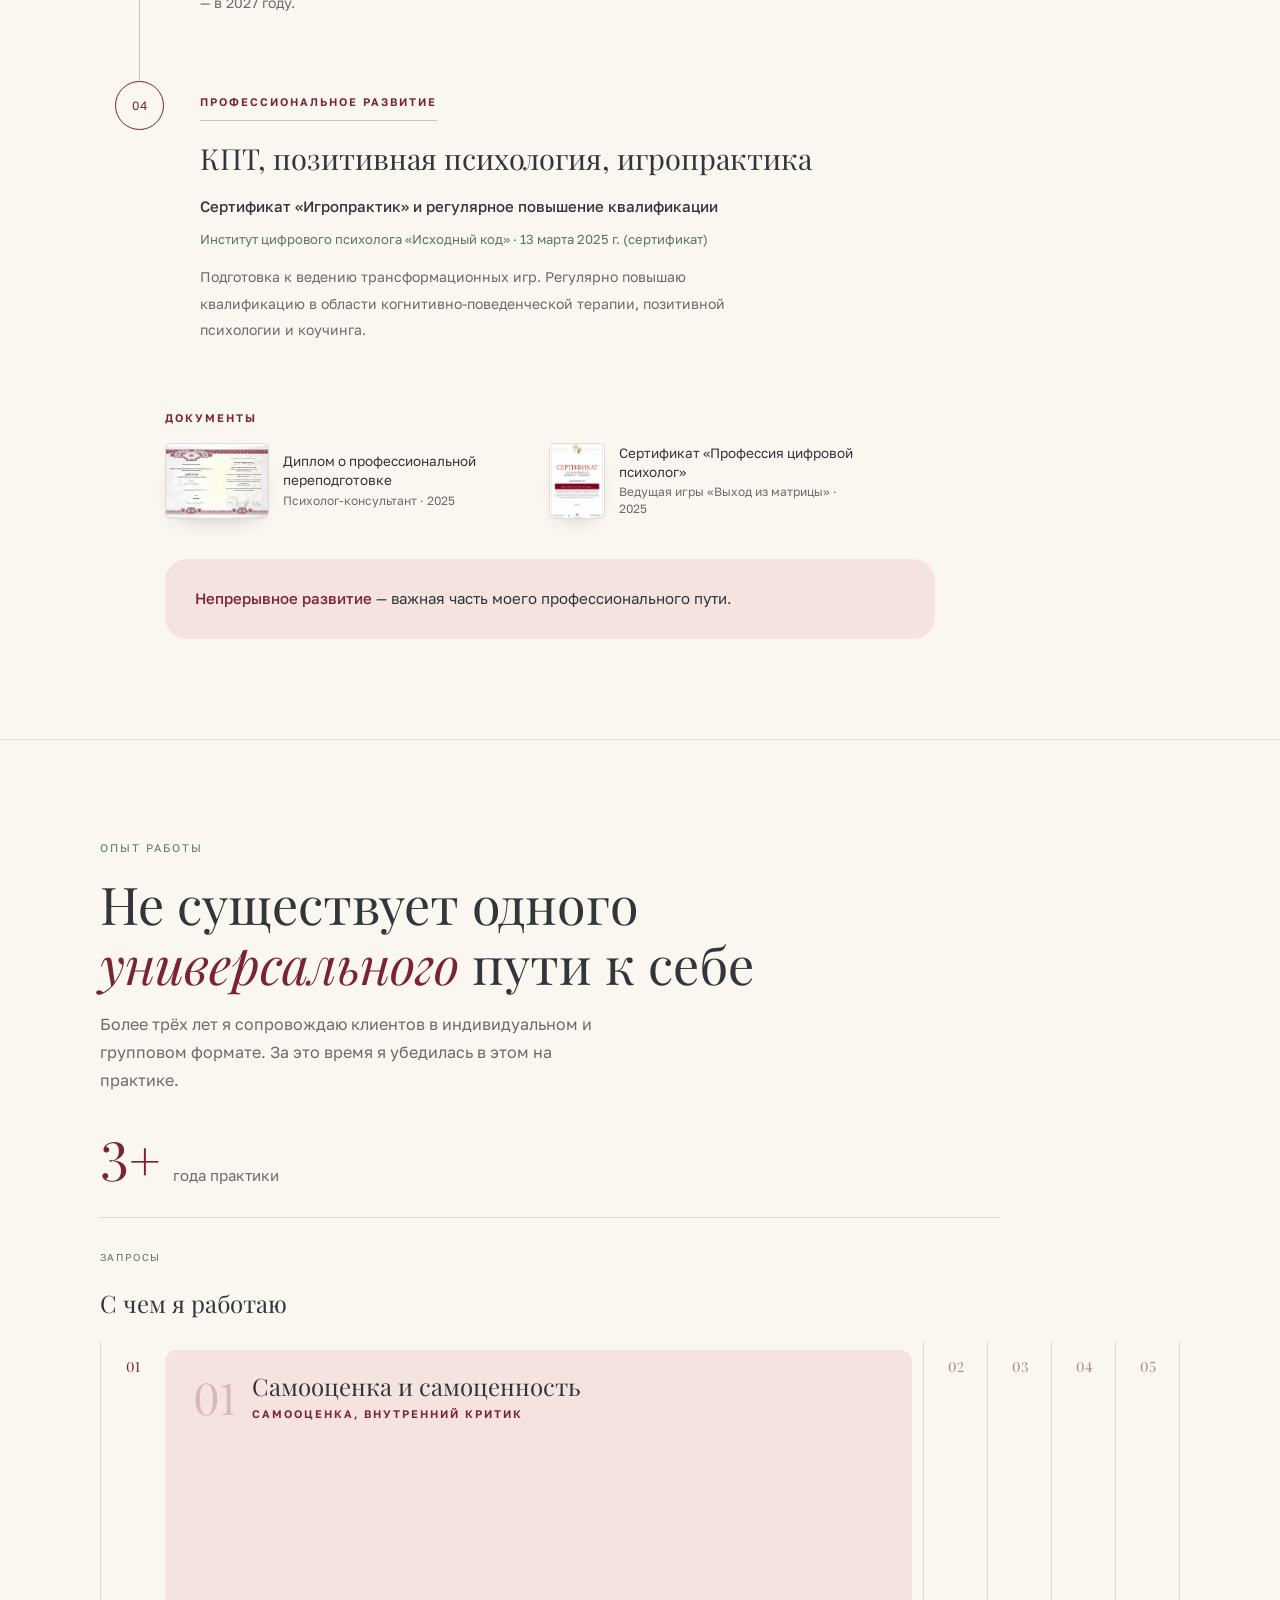
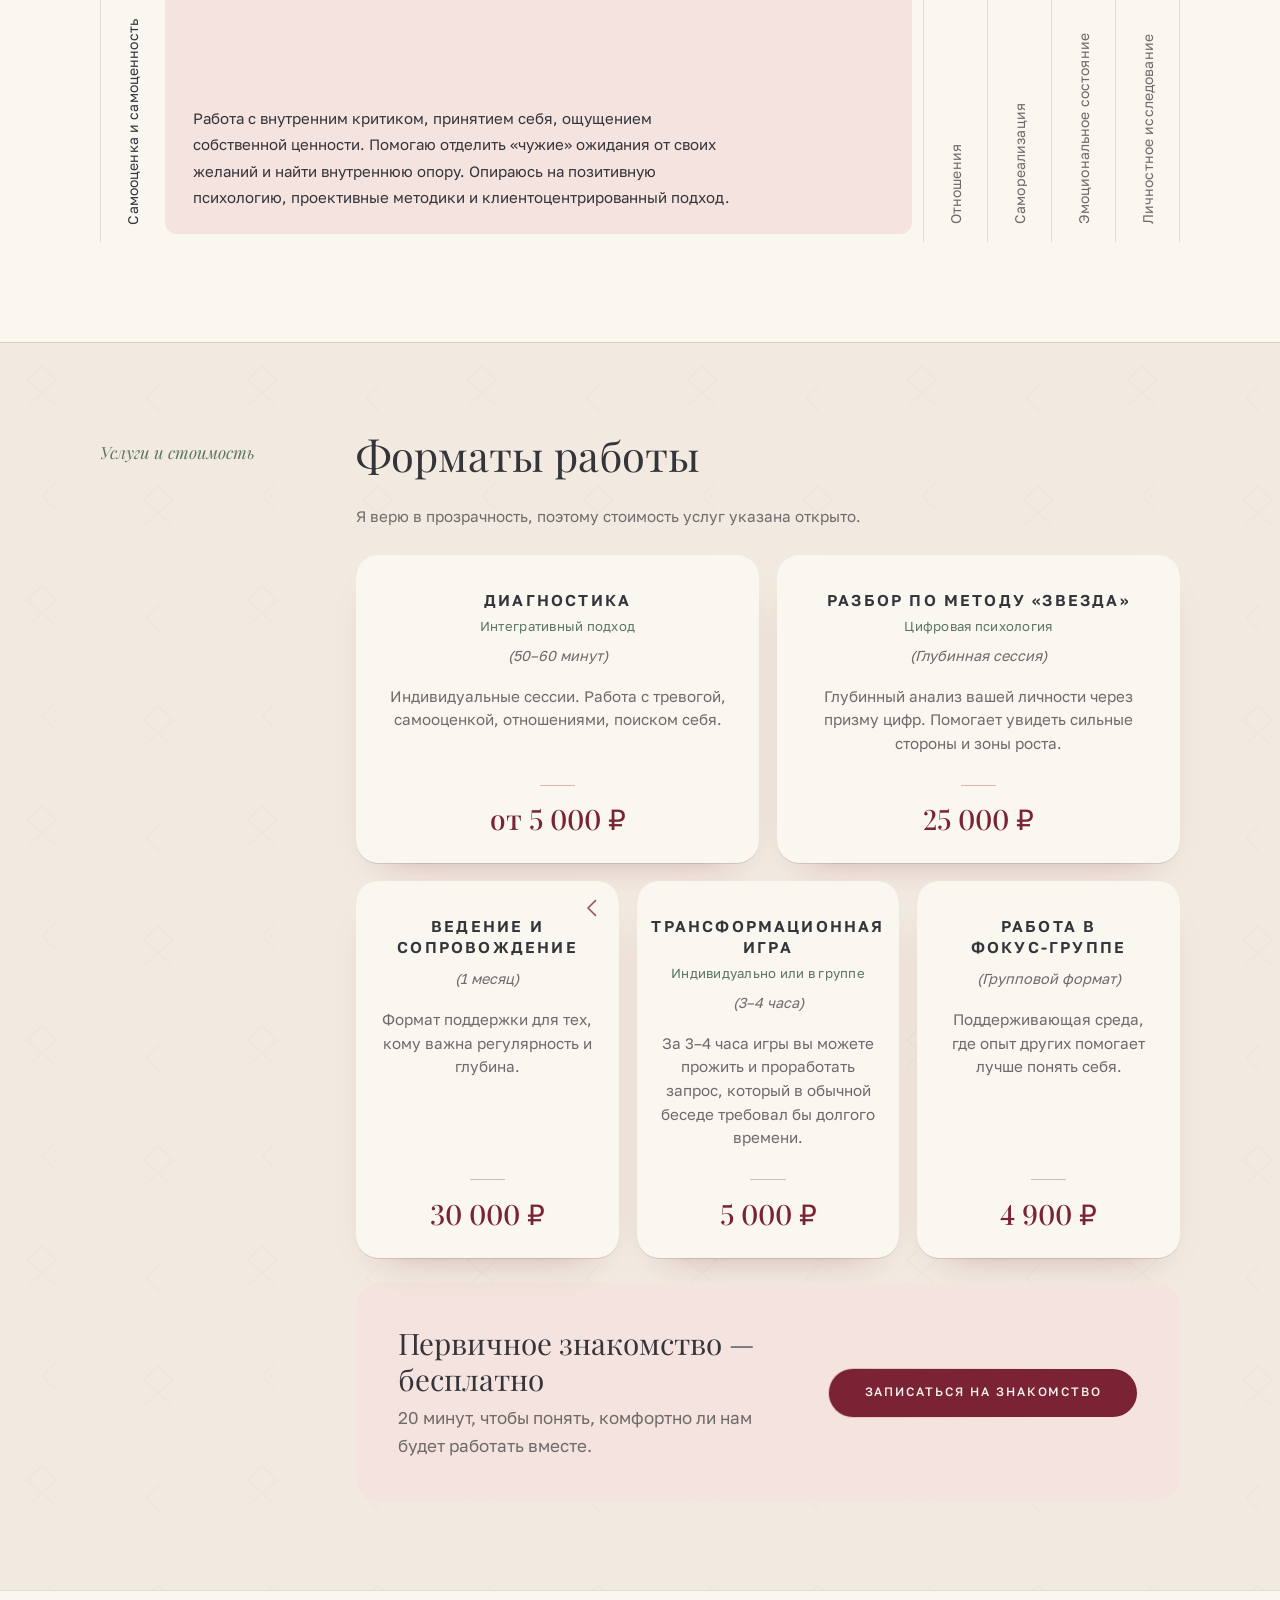
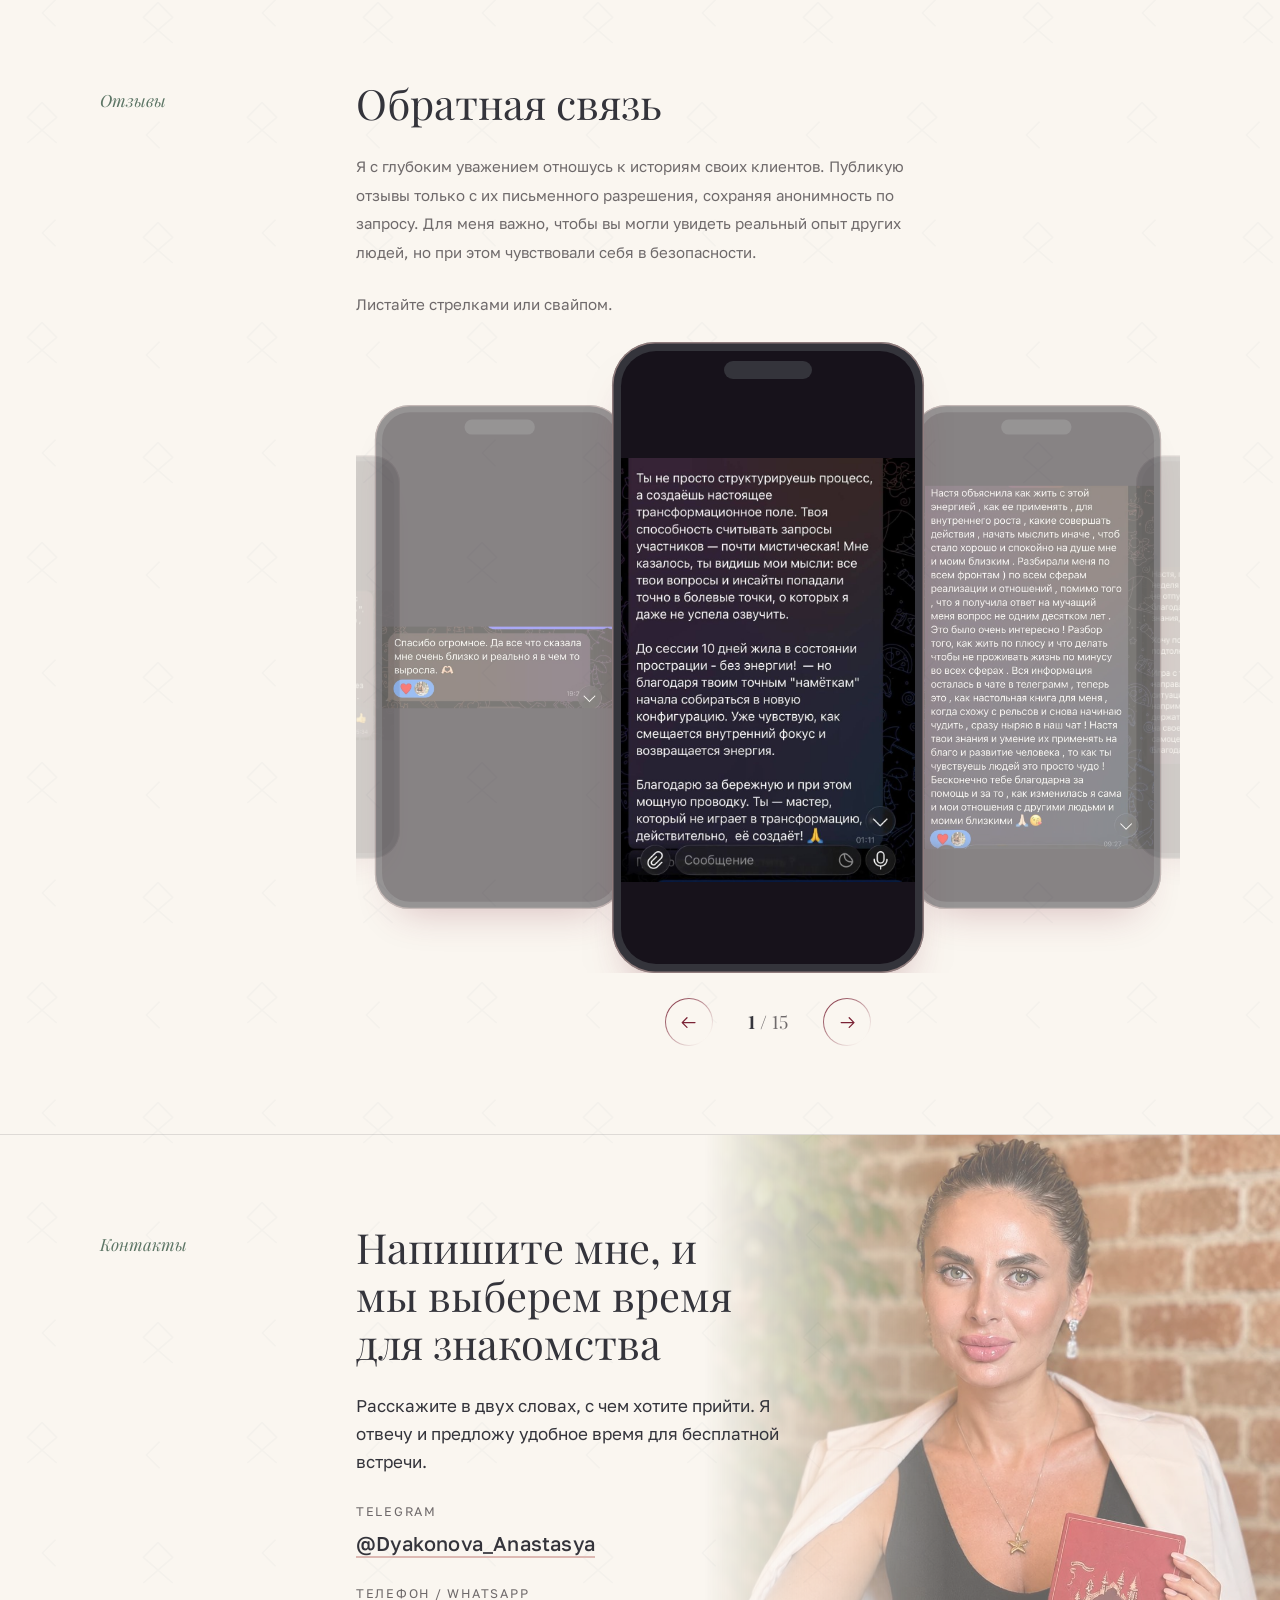
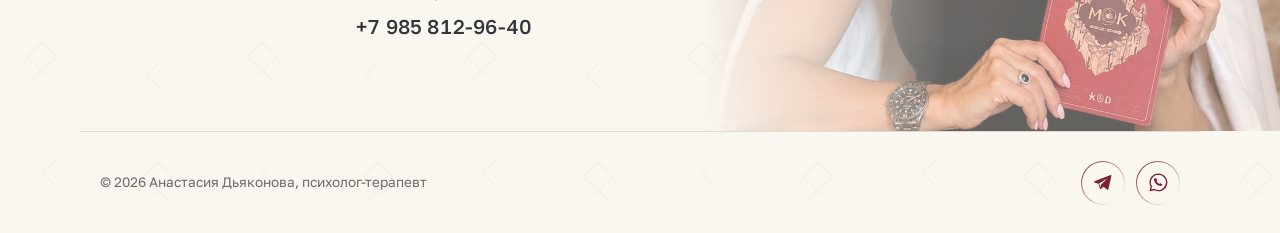
==== commit a5eb3e5e: "Превью: полная форма og:image (secure_url, type, alt, site_name) Co-Authored-By: Claude Sonnet 5.5 <" ====
--- a/index.html
+++ b/index.html
@@ -14,6 +14,10 @@
 <meta property="og:title" content="Анастасия Дьяконова — психолог-терапевт">
 <meta property="og:description" content="Помогаю лучше понять себя, разобраться в жизненных сценариях, выстроить личные границы и найти внутренние опоры.">
 <meta property="og:image" content="https://dyakonovapsiholog.ru/og-image.jpg">
+<meta property="og:site_name" content="Анастасия Дьяконова">
+<meta property="og:image:secure_url" content="https://dyakonovapsiholog.ru/og-image.jpg">
+<meta property="og:image:type" content="image/jpeg">
+<meta property="og:image:alt" content="Анастасия Дьяконова, психолог-терапевт">
 <meta property="og:image:width" content="1200">
 <meta property="og:image:height" content="630">
 <meta name="twitter:card" content="summary_large_image">
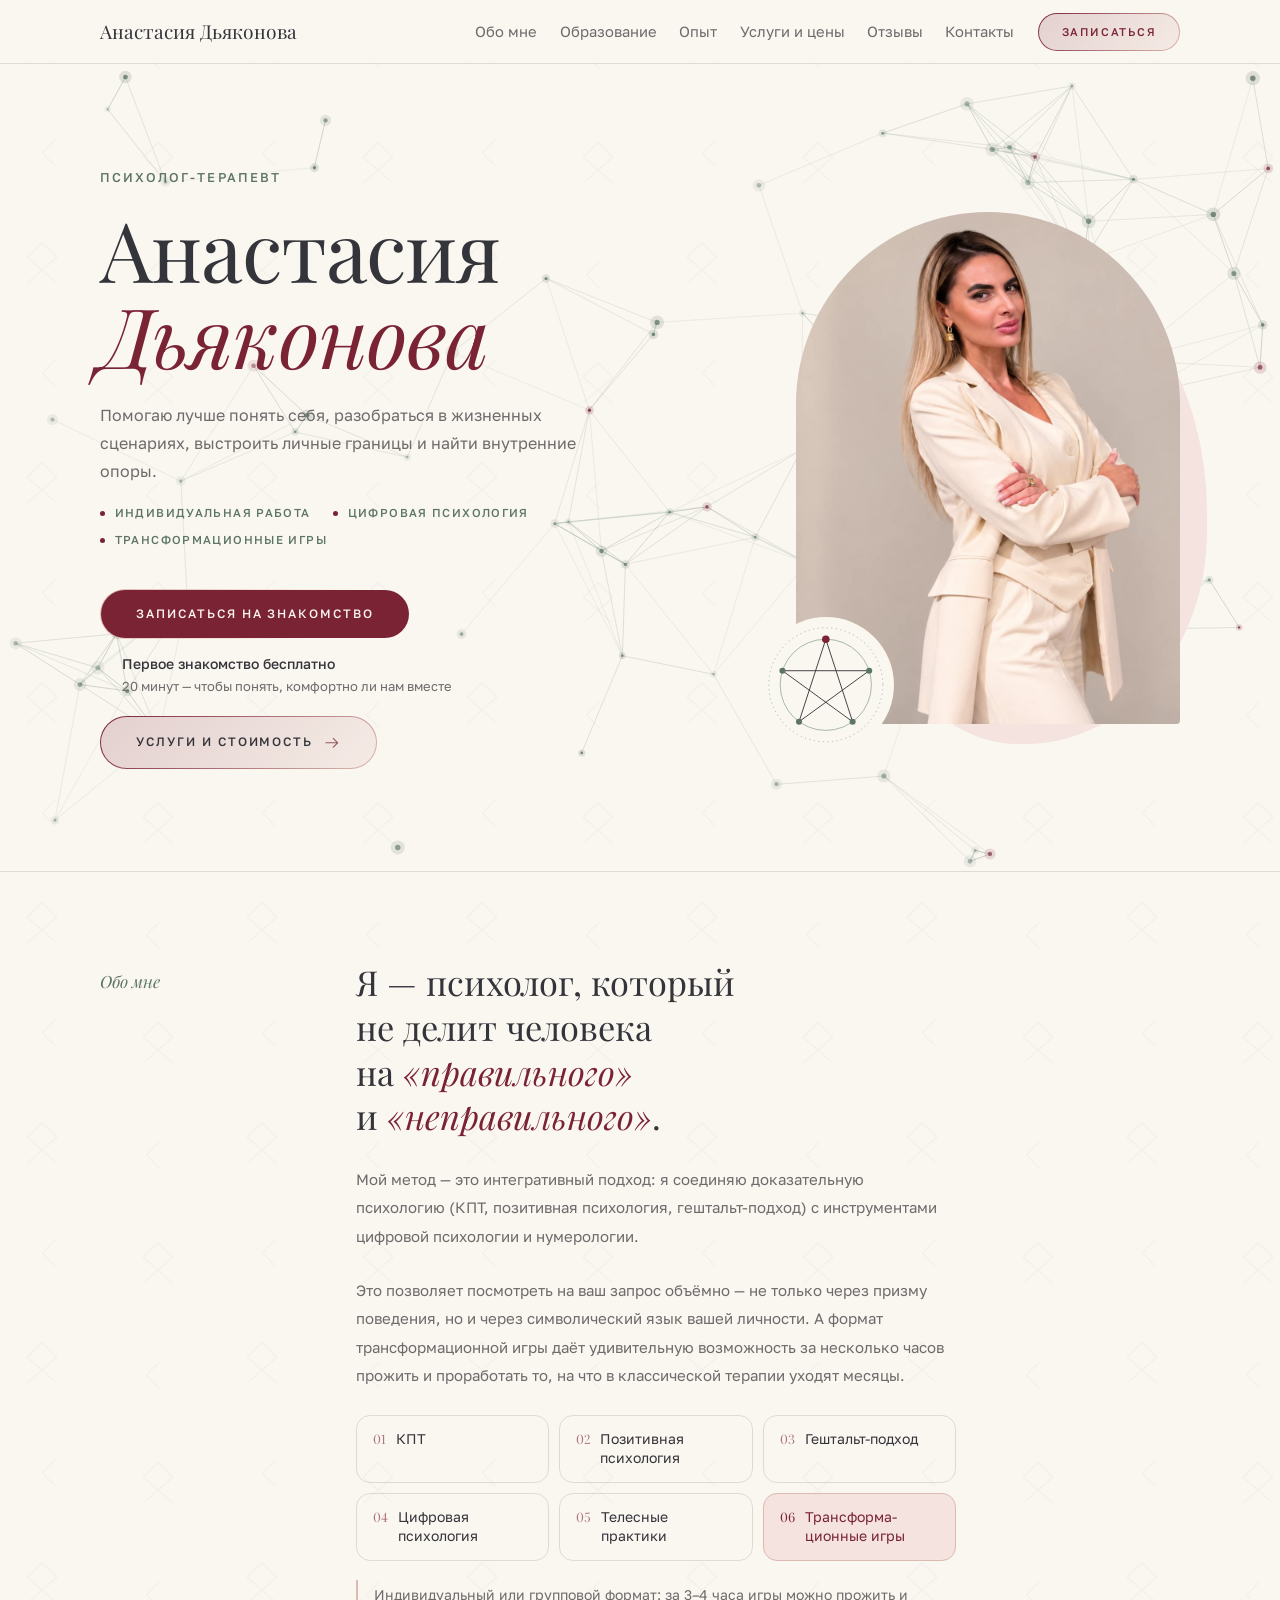
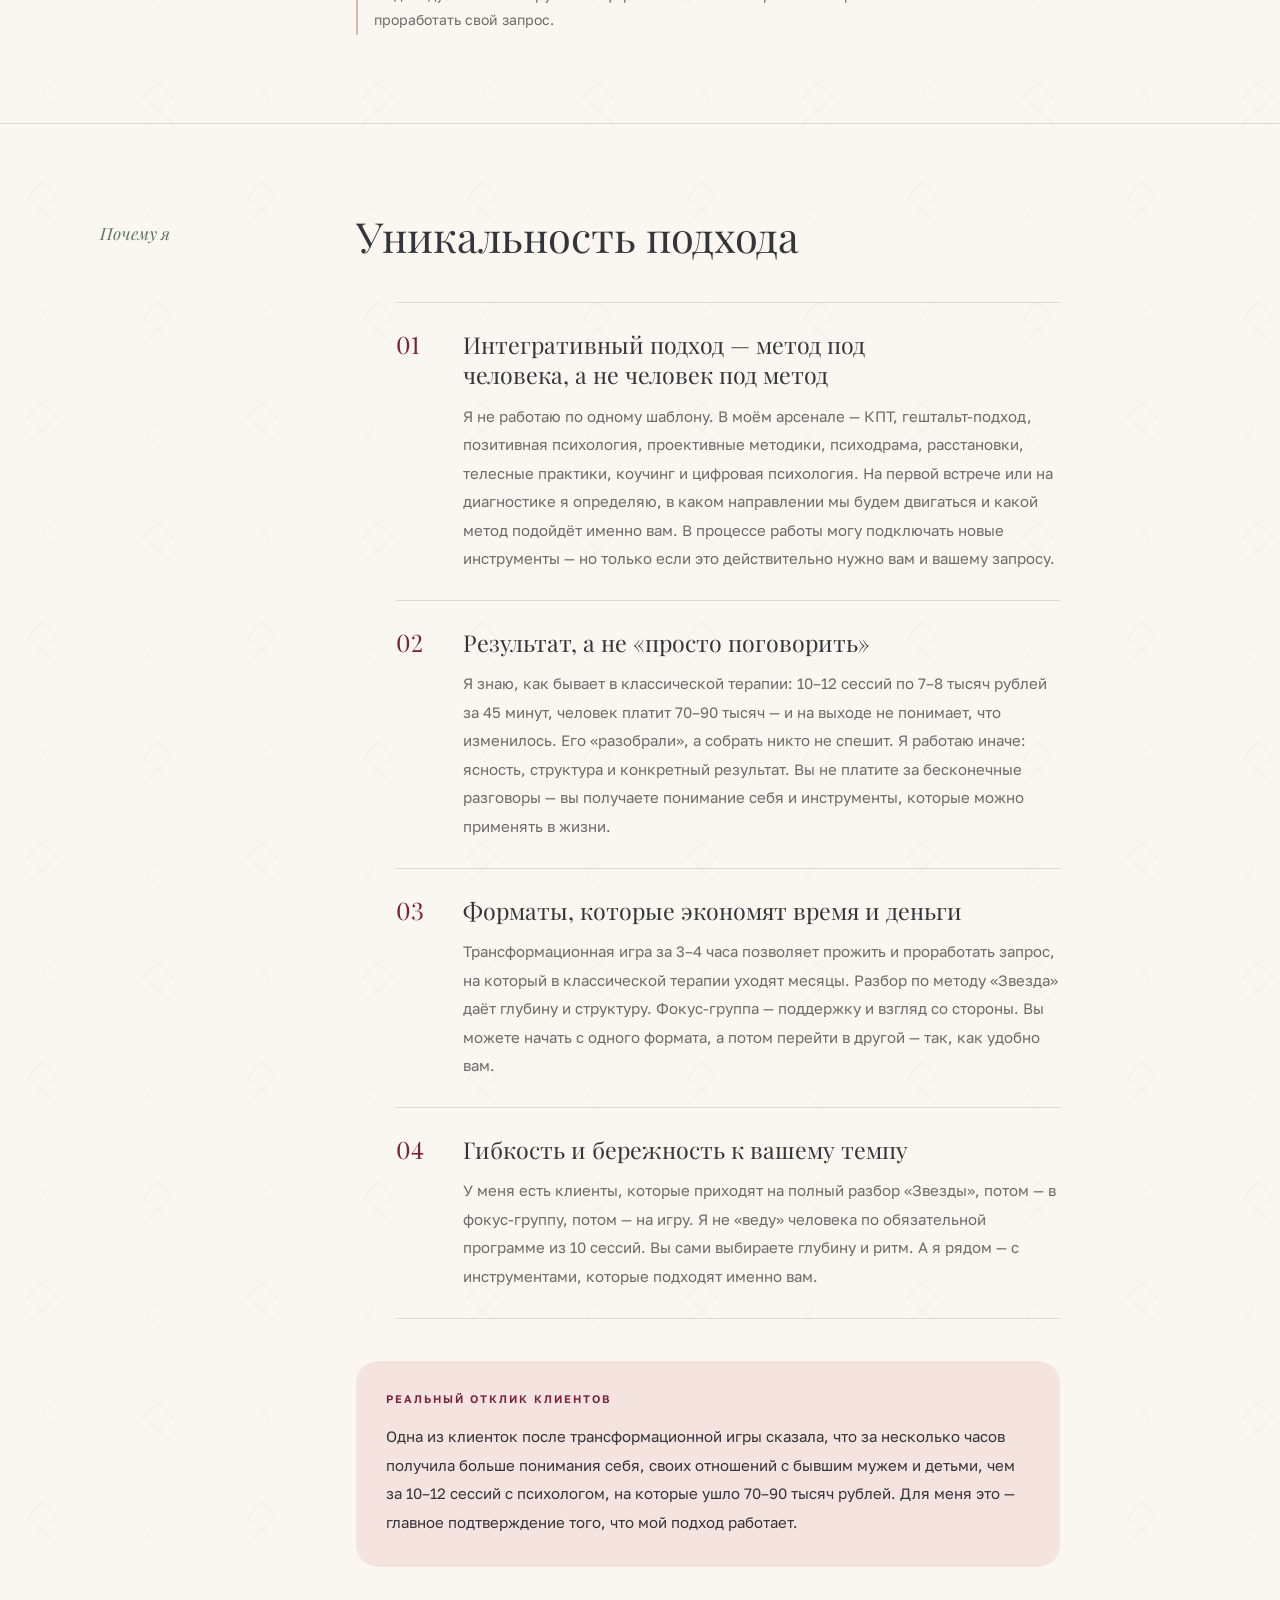
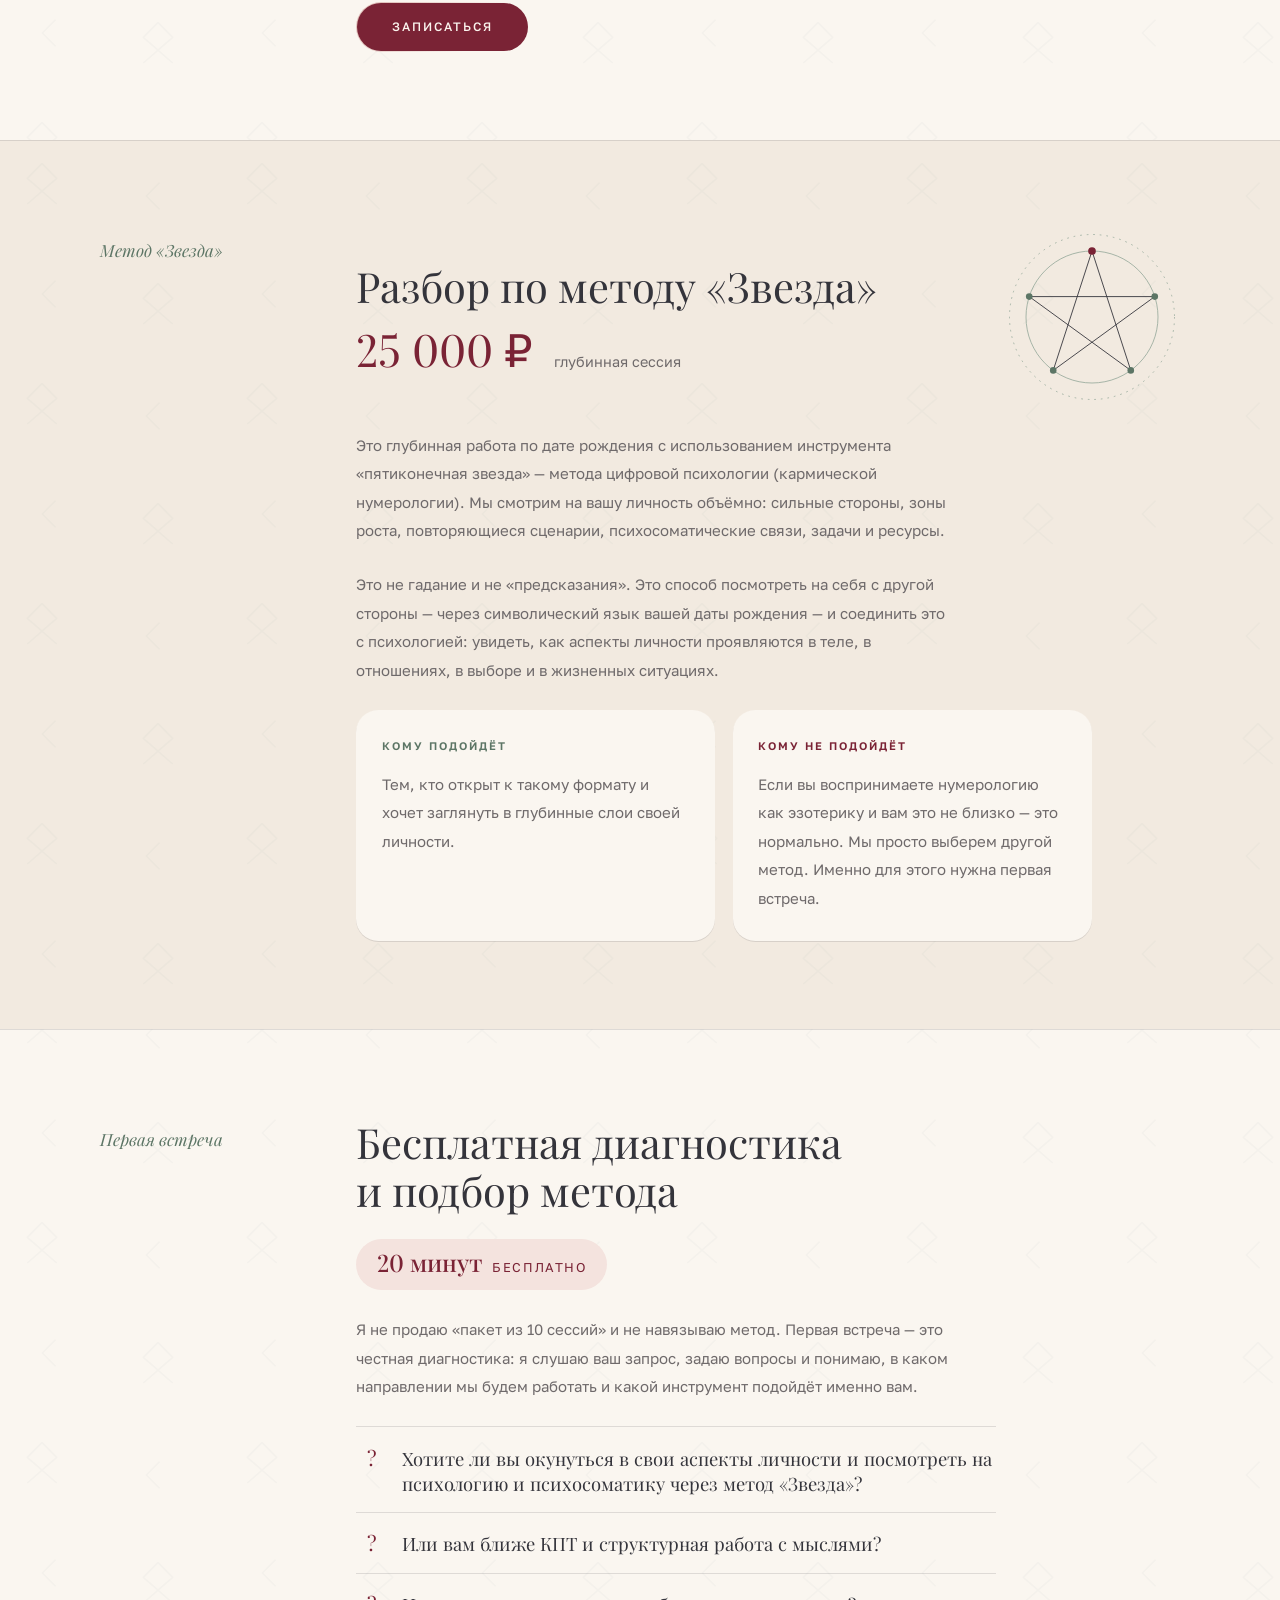
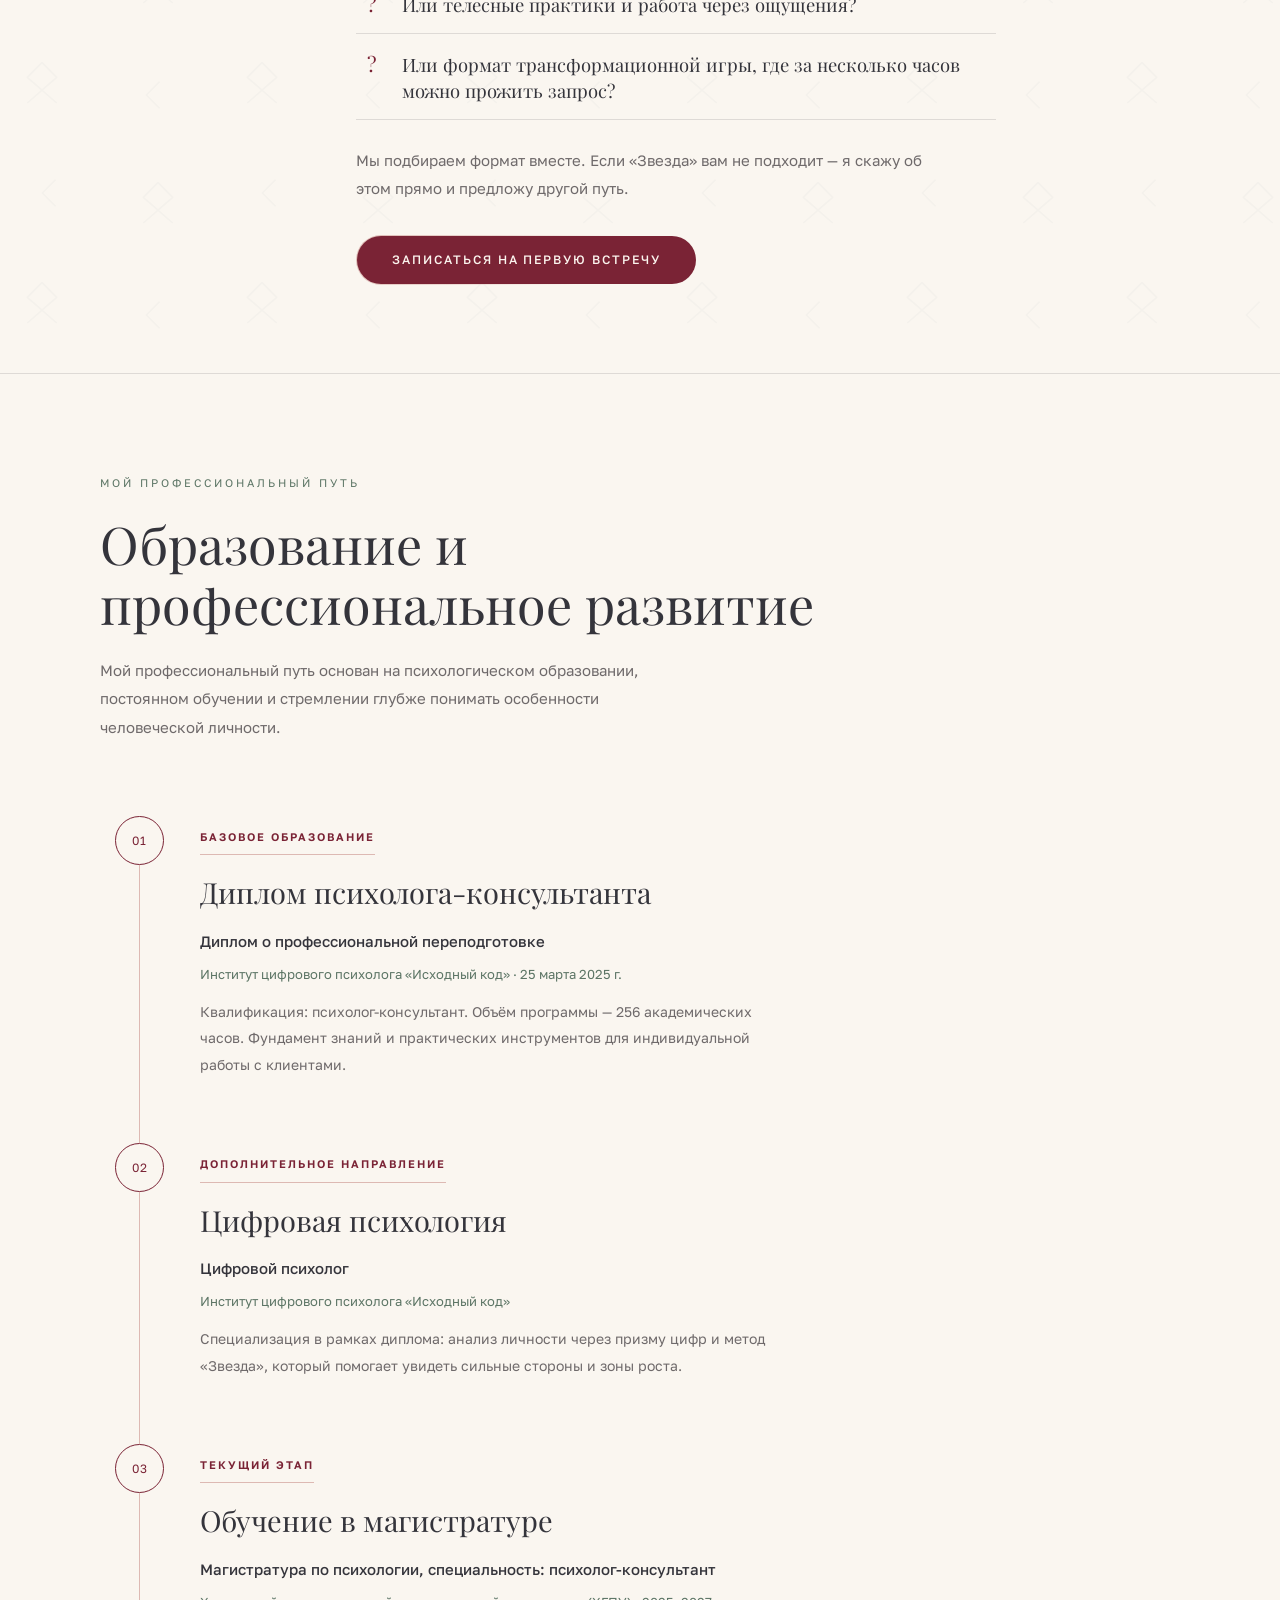
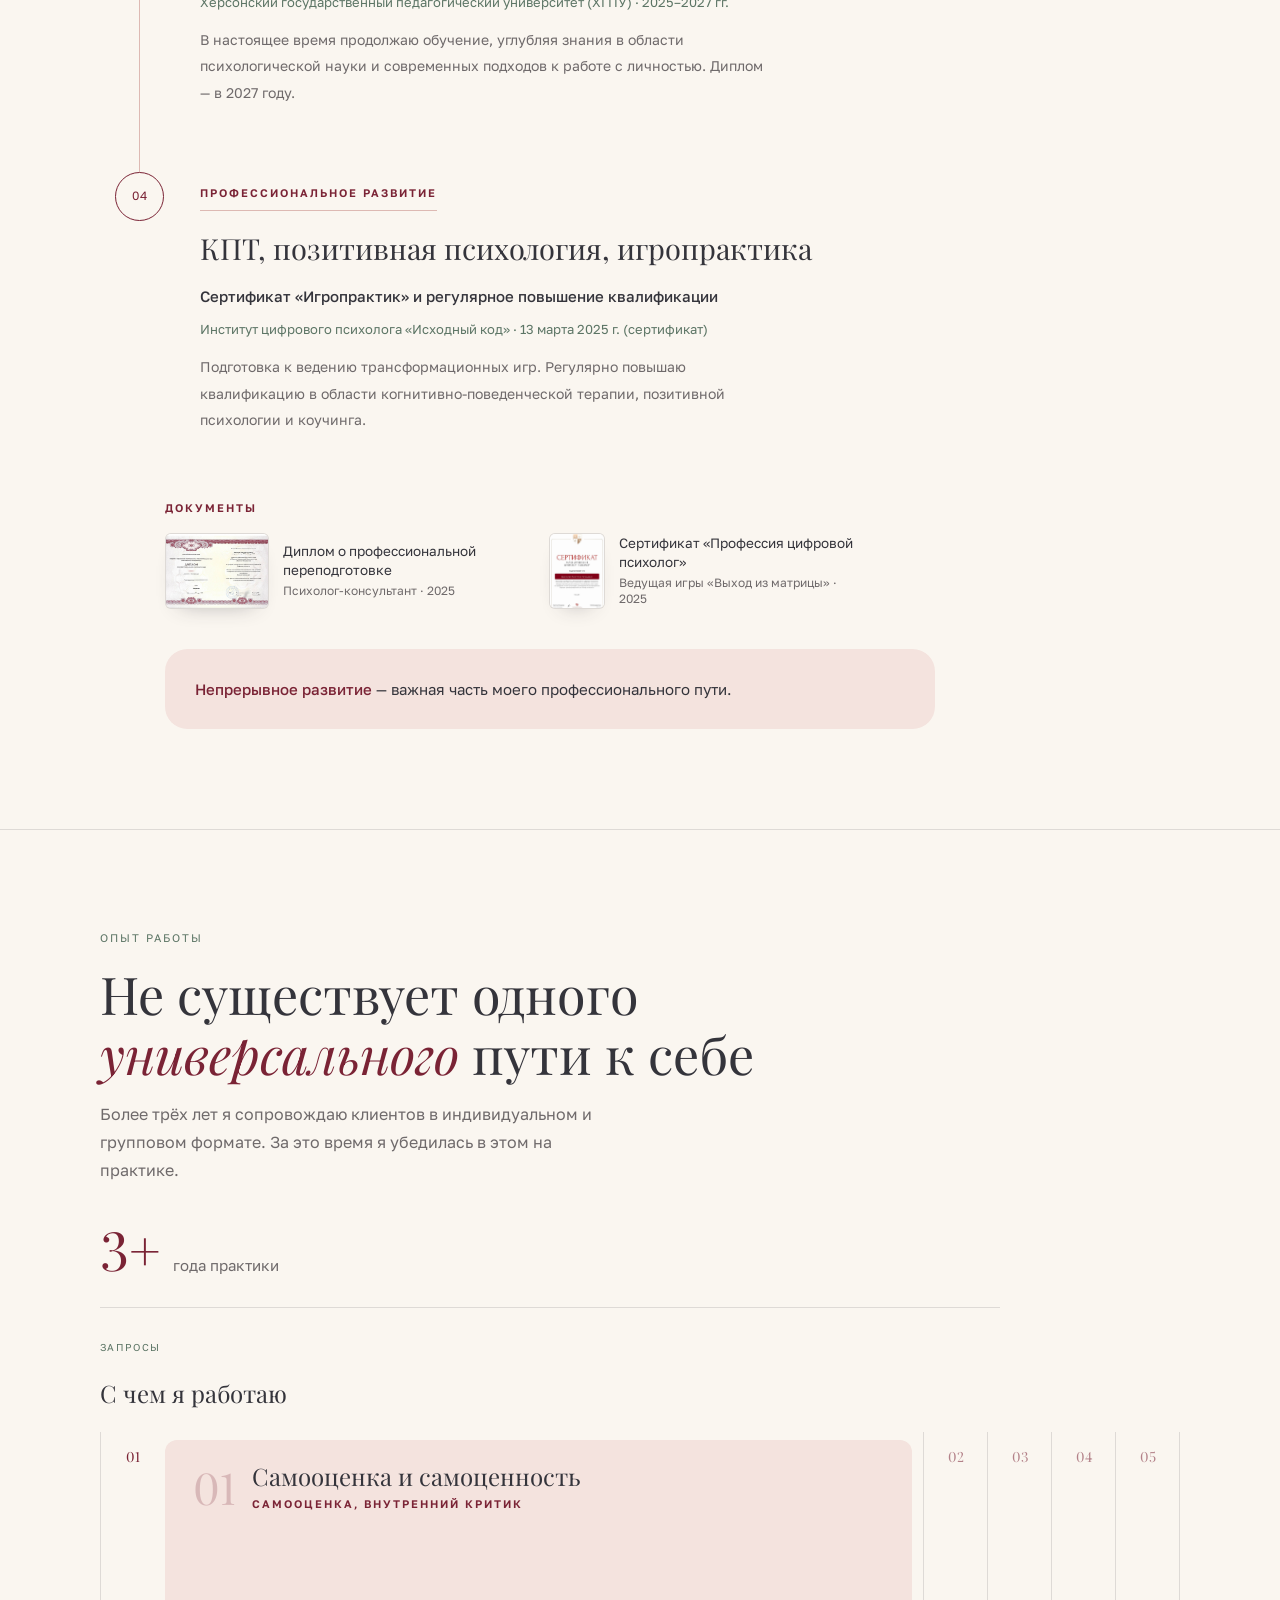
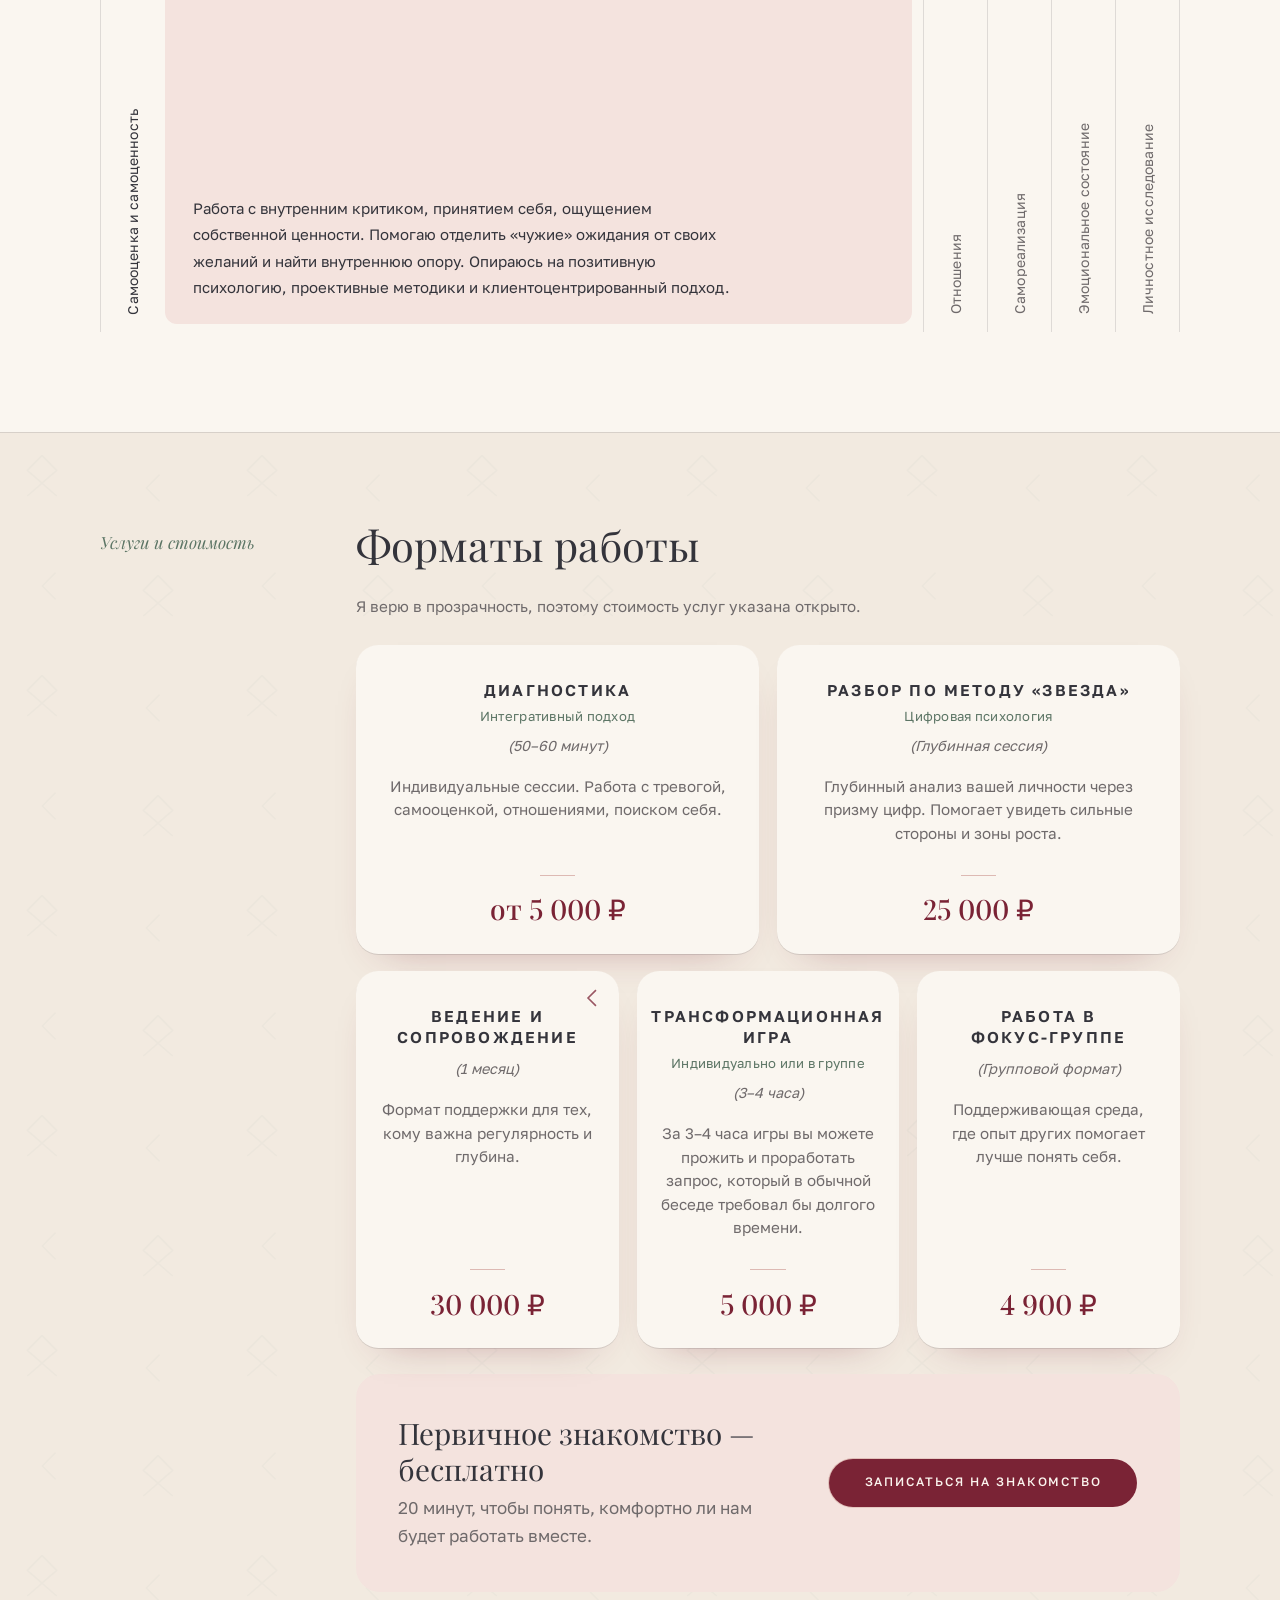
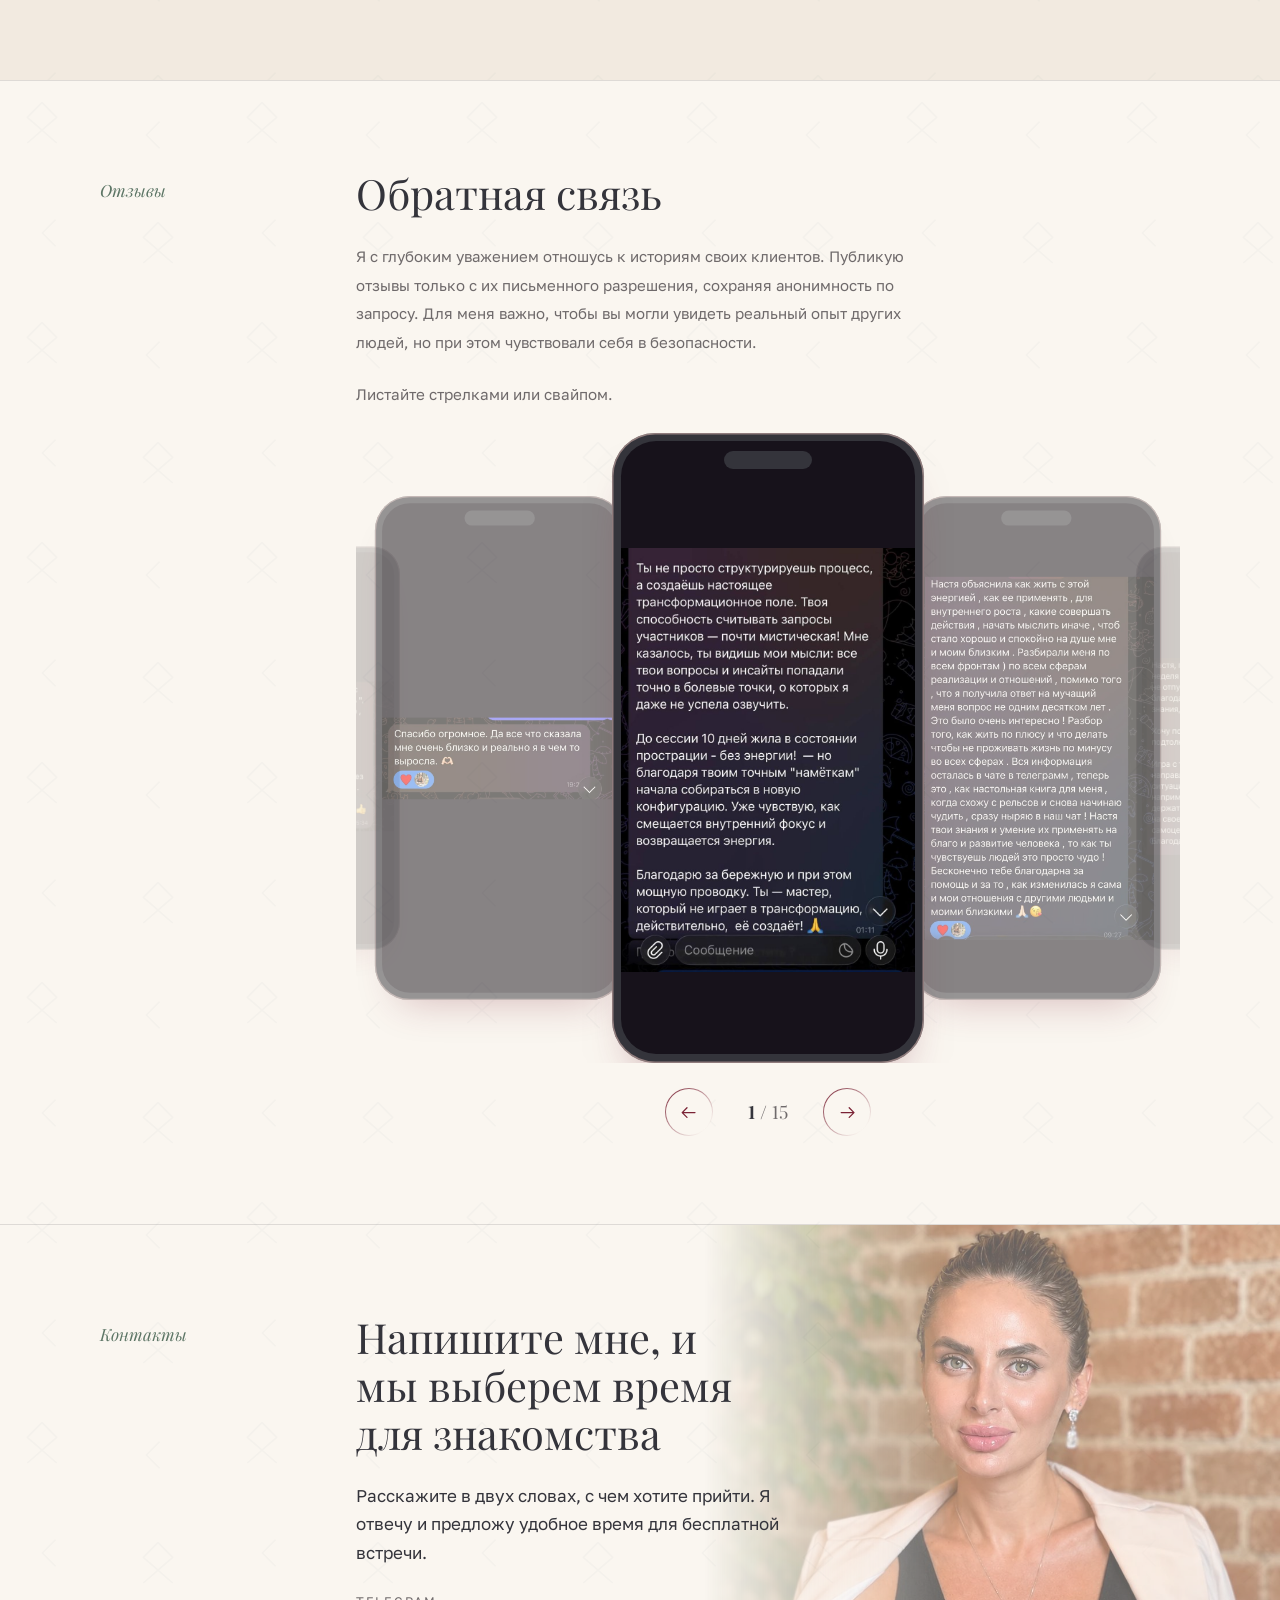
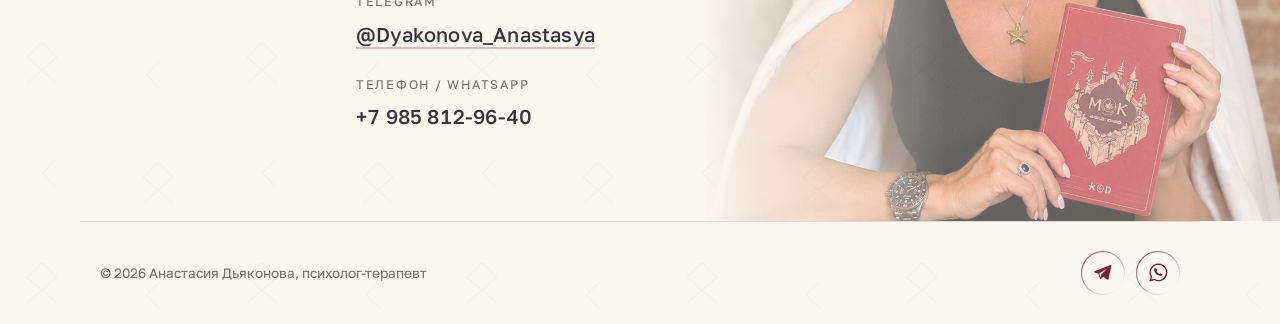
==== commit d166d9ff: "Первый экран: подпись «Первое знакомство бесплатно» под кнопкой записи Co-Authored-By: Claude Sonnet" ====
--- a/index.html
+++ b/index.html
@@ -140,7 +140,11 @@
 .hero-tags { display: flex; flex-wrap: wrap; gap: .5rem 1.4rem; margin-top: 1.2rem; font-size: .72rem; letter-spacing: .12em; text-transform: uppercase; color: var(--sage-deep); font-weight: 500; }
 .hero-tags li { display: flex; align-items: center; gap: .6rem; }
 .hero-tags li::before { content: ""; width: 5px; height: 5px; border-radius: 50%; background: var(--wine); flex: none; }
-.hero-actions { display: flex; flex-wrap: wrap; align-items: center; gap: 1.2rem 1.8rem; margin-top: 2.4rem; }
+.hero-actions { display: flex; flex-wrap: wrap; align-items: flex-start; gap: 1.2rem 1.8rem; margin-top: 2.4rem; }
+.hero-cta { display: grid; gap: .8rem; justify-items: start; }
+.hero-note { display: grid; gap: .15rem; margin: 0; padding-left: 1.4rem; }
+.hero-note b { font-size: 14px; font-weight: 500; color: var(--ink); }
+.hero-note span { font-size: 13px; line-height: 1.5; color: var(--muted); max-width: 22rem; text-wrap: balance; }
 .portrait { position: relative; justify-self: end; width: min(100%, 24rem); }
 .portrait::before {
   content: ""; position: absolute; inset: 12% -7% -4% 14%;
@@ -622,7 +626,10 @@
           <li>Трансформационные игры</li>
         </ul>
         <div class="hero-actions">
-          <a class="btn" href="https://t.me/Dyakonova_Anastasya?text=%D0%97%D0%B4%D1%80%D0%B0%D0%B2%D1%81%D1%82%D0%B2%D1%83%D0%B9%D1%82%D0%B5%2C%20%D0%90%D0%BD%D0%B0%D1%81%D1%82%D0%B0%D1%81%D0%B8%D1%8F%21%20%D0%A5%D0%BE%D1%87%D1%83%20%D0%B7%D0%B0%D0%BF%D0%B8%D1%81%D0%B0%D1%82%D1%8C%D1%81%D1%8F%20%D0%BD%D0%B0%20%D0%BA%D0%BE%D0%BD%D1%81%D1%83%D0%BB%D1%8C%D1%82%D0%B0%D1%86%D0%B8%D1%8E." target="_blank" rel="noopener">Записаться на знакомство</a>
+          <div class="hero-cta">
+            <a class="btn" href="https://t.me/Dyakonova_Anastasya?text=%D0%97%D0%B4%D1%80%D0%B0%D0%B2%D1%81%D1%82%D0%B2%D1%83%D0%B9%D1%82%D0%B5%2C%20%D0%90%D0%BD%D0%B0%D1%81%D1%82%D0%B0%D1%81%D0%B8%D1%8F%21%20%D0%A5%D0%BE%D1%87%D1%83%20%D0%B7%D0%B0%D0%BF%D0%B8%D1%81%D0%B0%D1%82%D1%8C%D1%81%D1%8F%20%D0%BD%D0%B0%20%D0%BA%D0%BE%D0%BD%D1%81%D1%83%D0%BB%D1%8C%D1%82%D0%B0%D1%86%D0%B8%D1%8E." target="_blank" rel="noopener">Записаться на знакомство</a>
+            <p class="hero-note"><b>Первое знакомство бесплатно</b><span>20 минут — чтобы понять, комфортно ли нам вместе</span></p>
+          </div>
           <a class="btn ghost" href="#services">Услуги и стоимость<svg viewBox="0 0 24 24" aria-hidden="true"><path d="M4 12h16M14 6l6 6-6 6"/></svg></a>
         </div>
       </div>
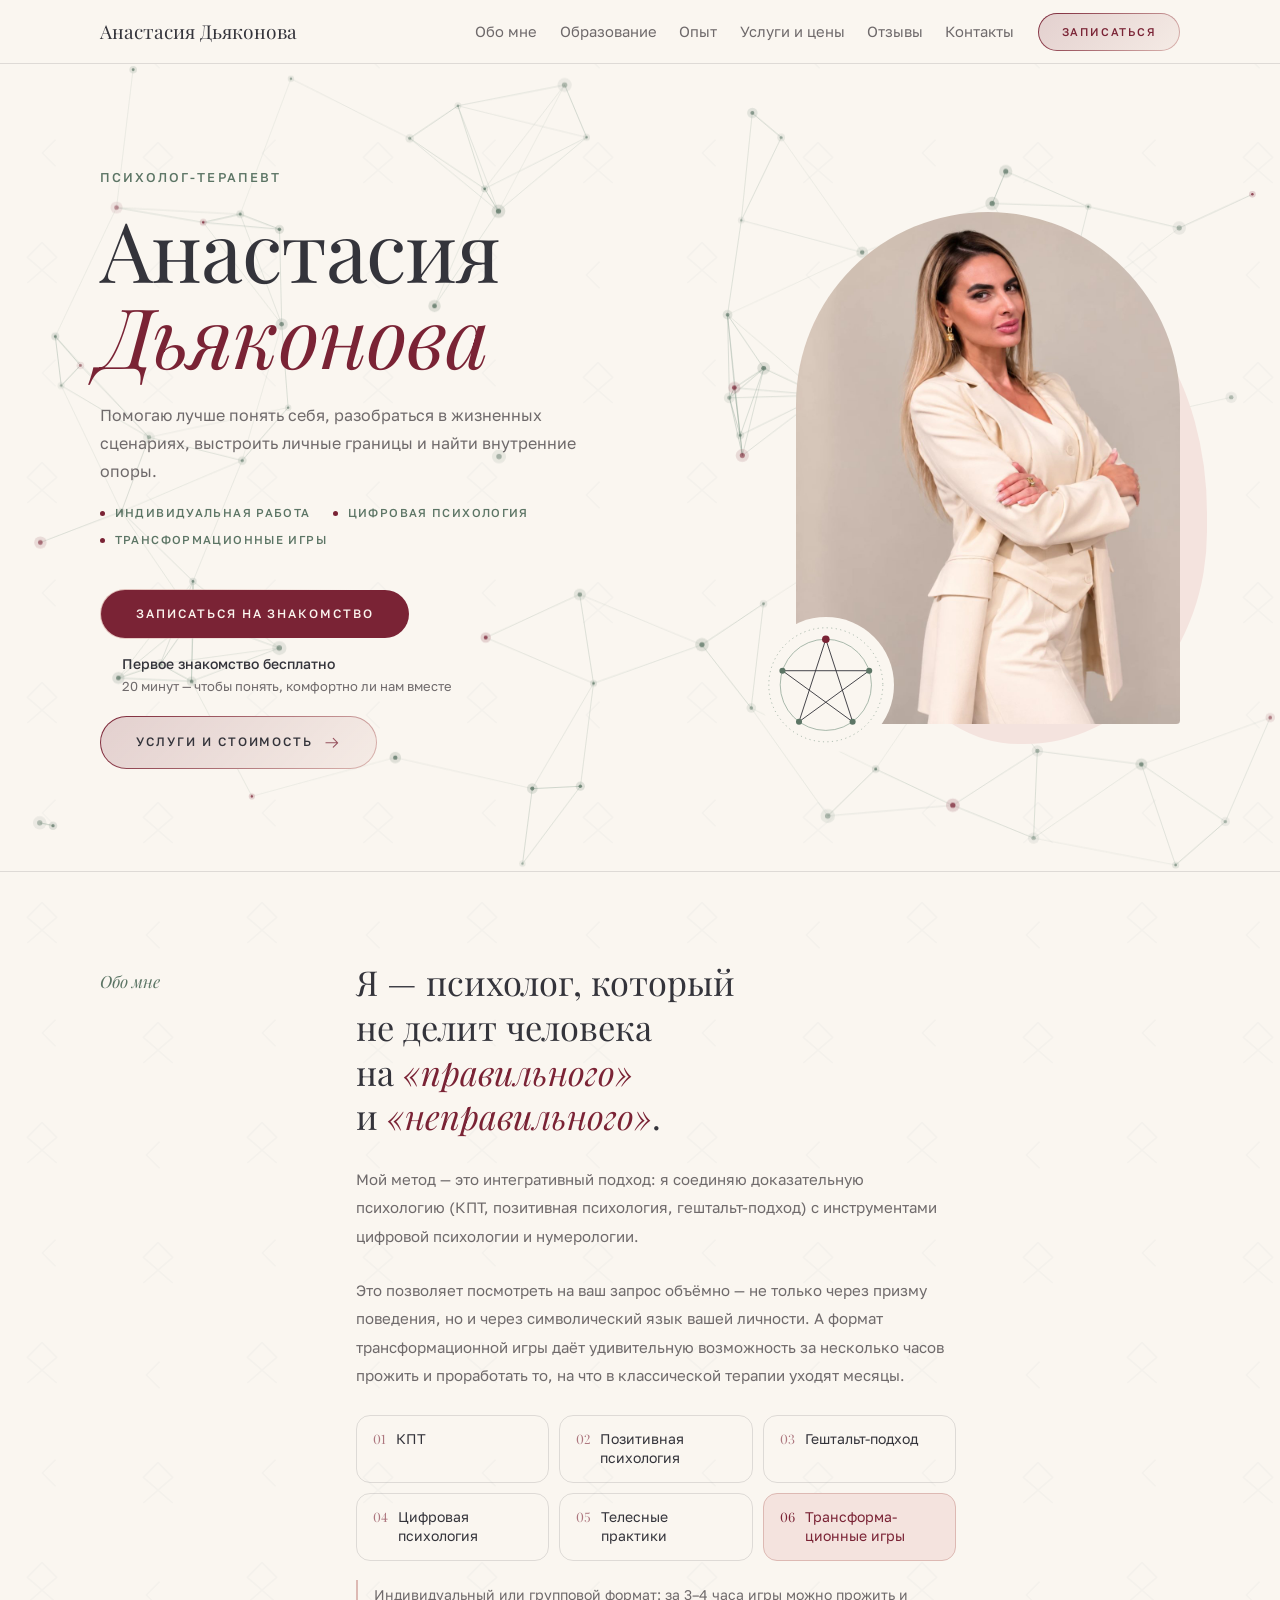
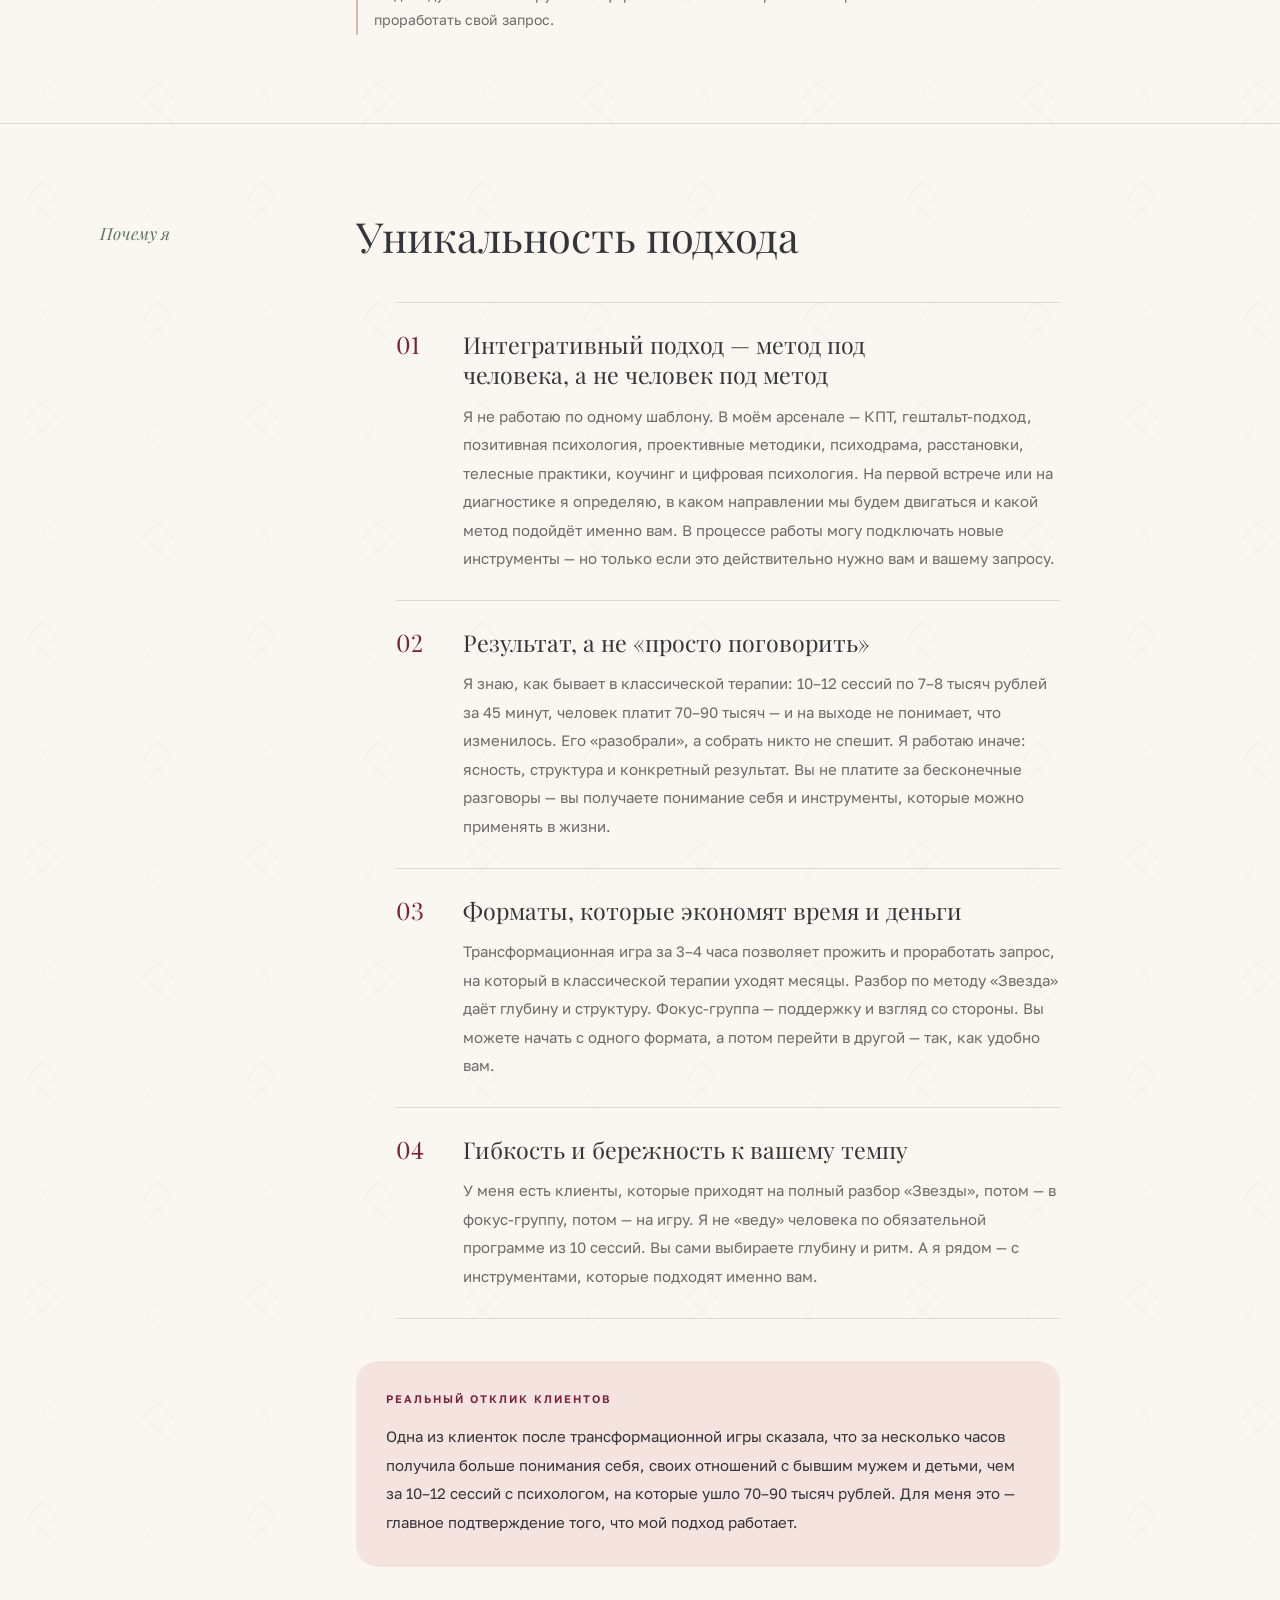
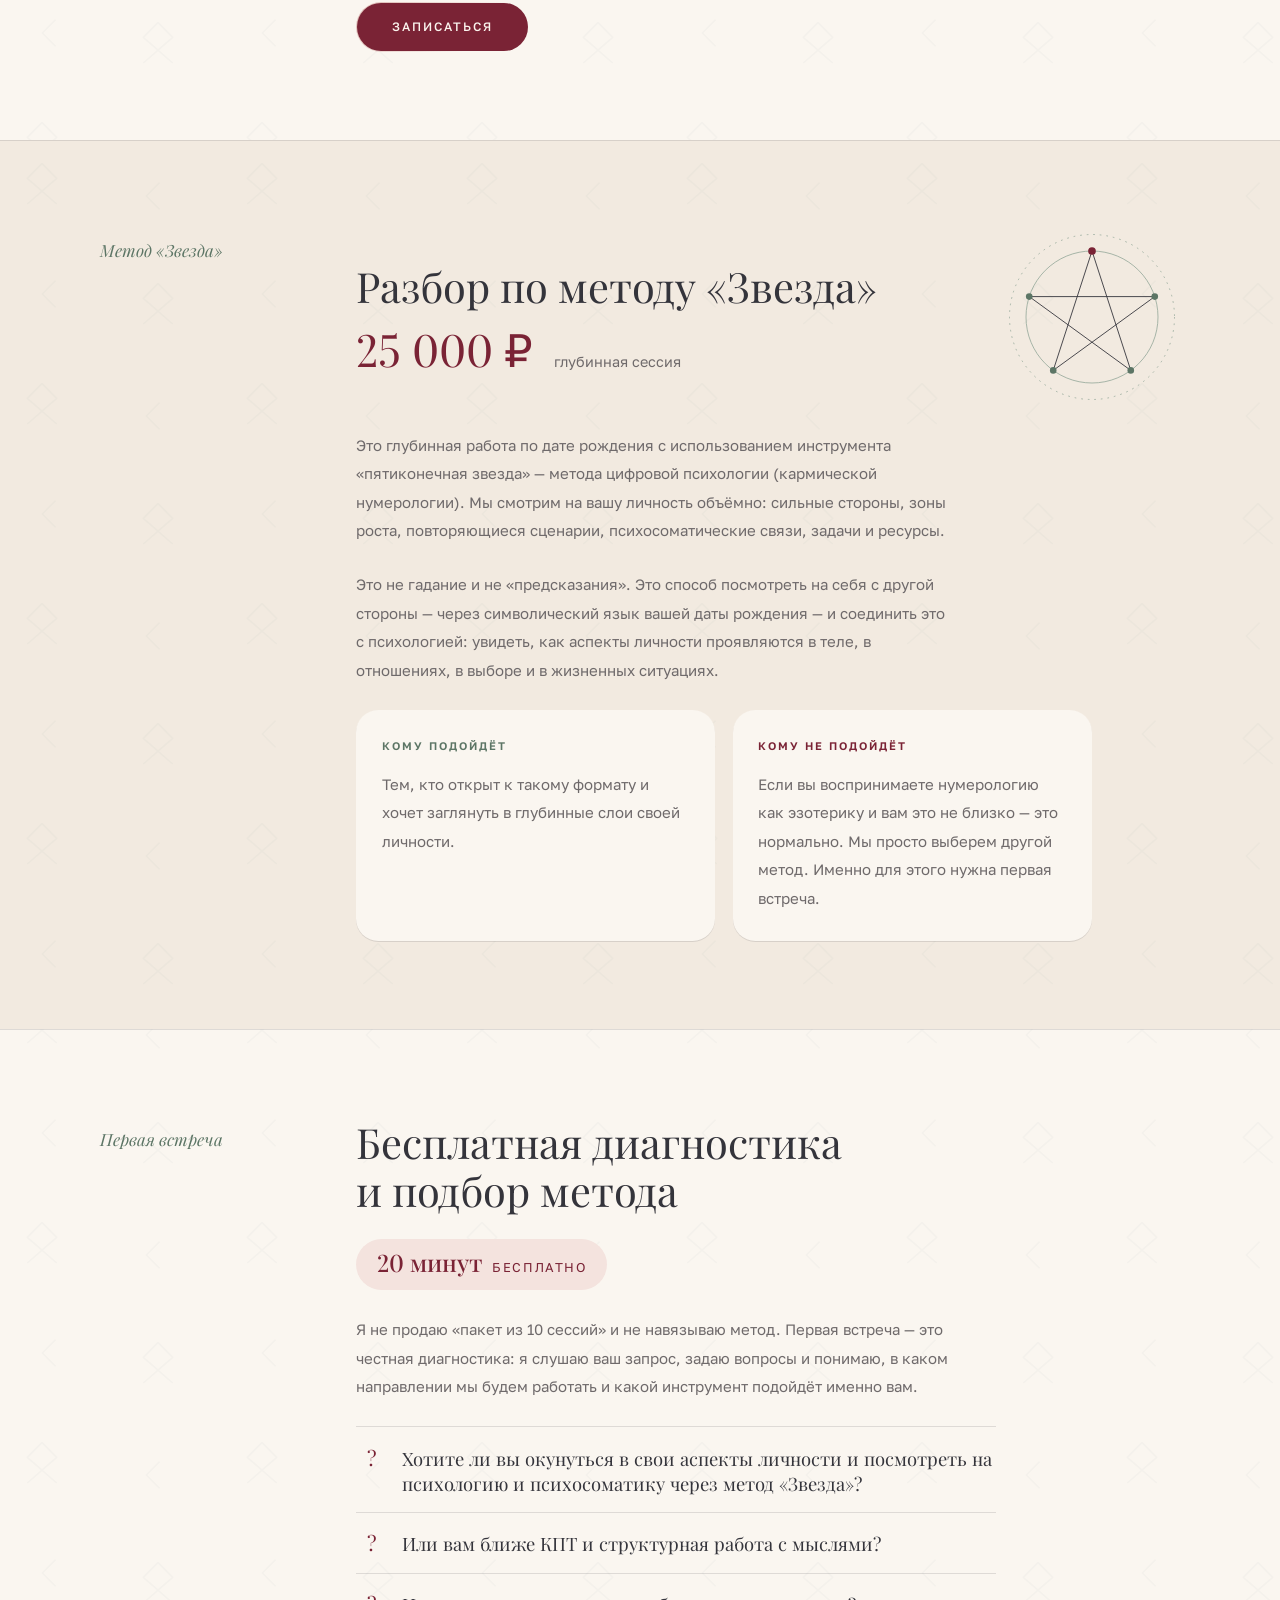
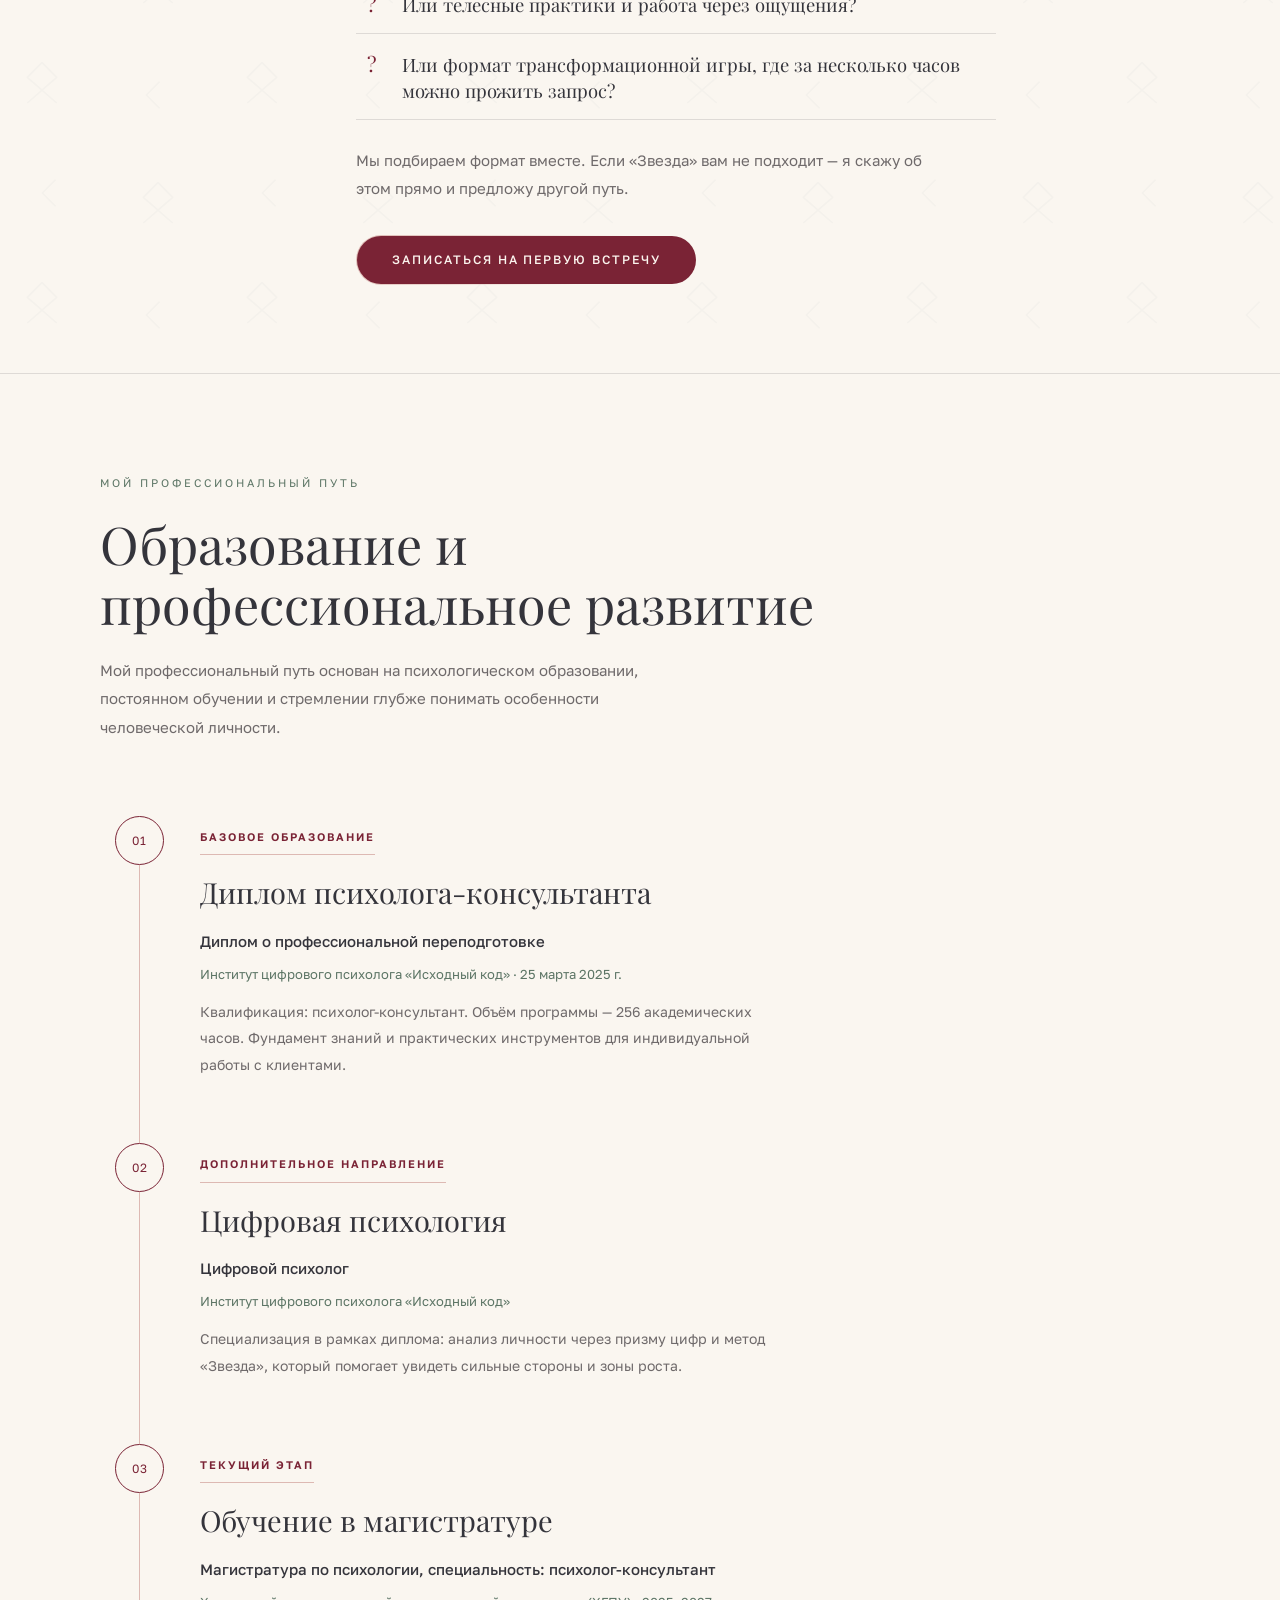
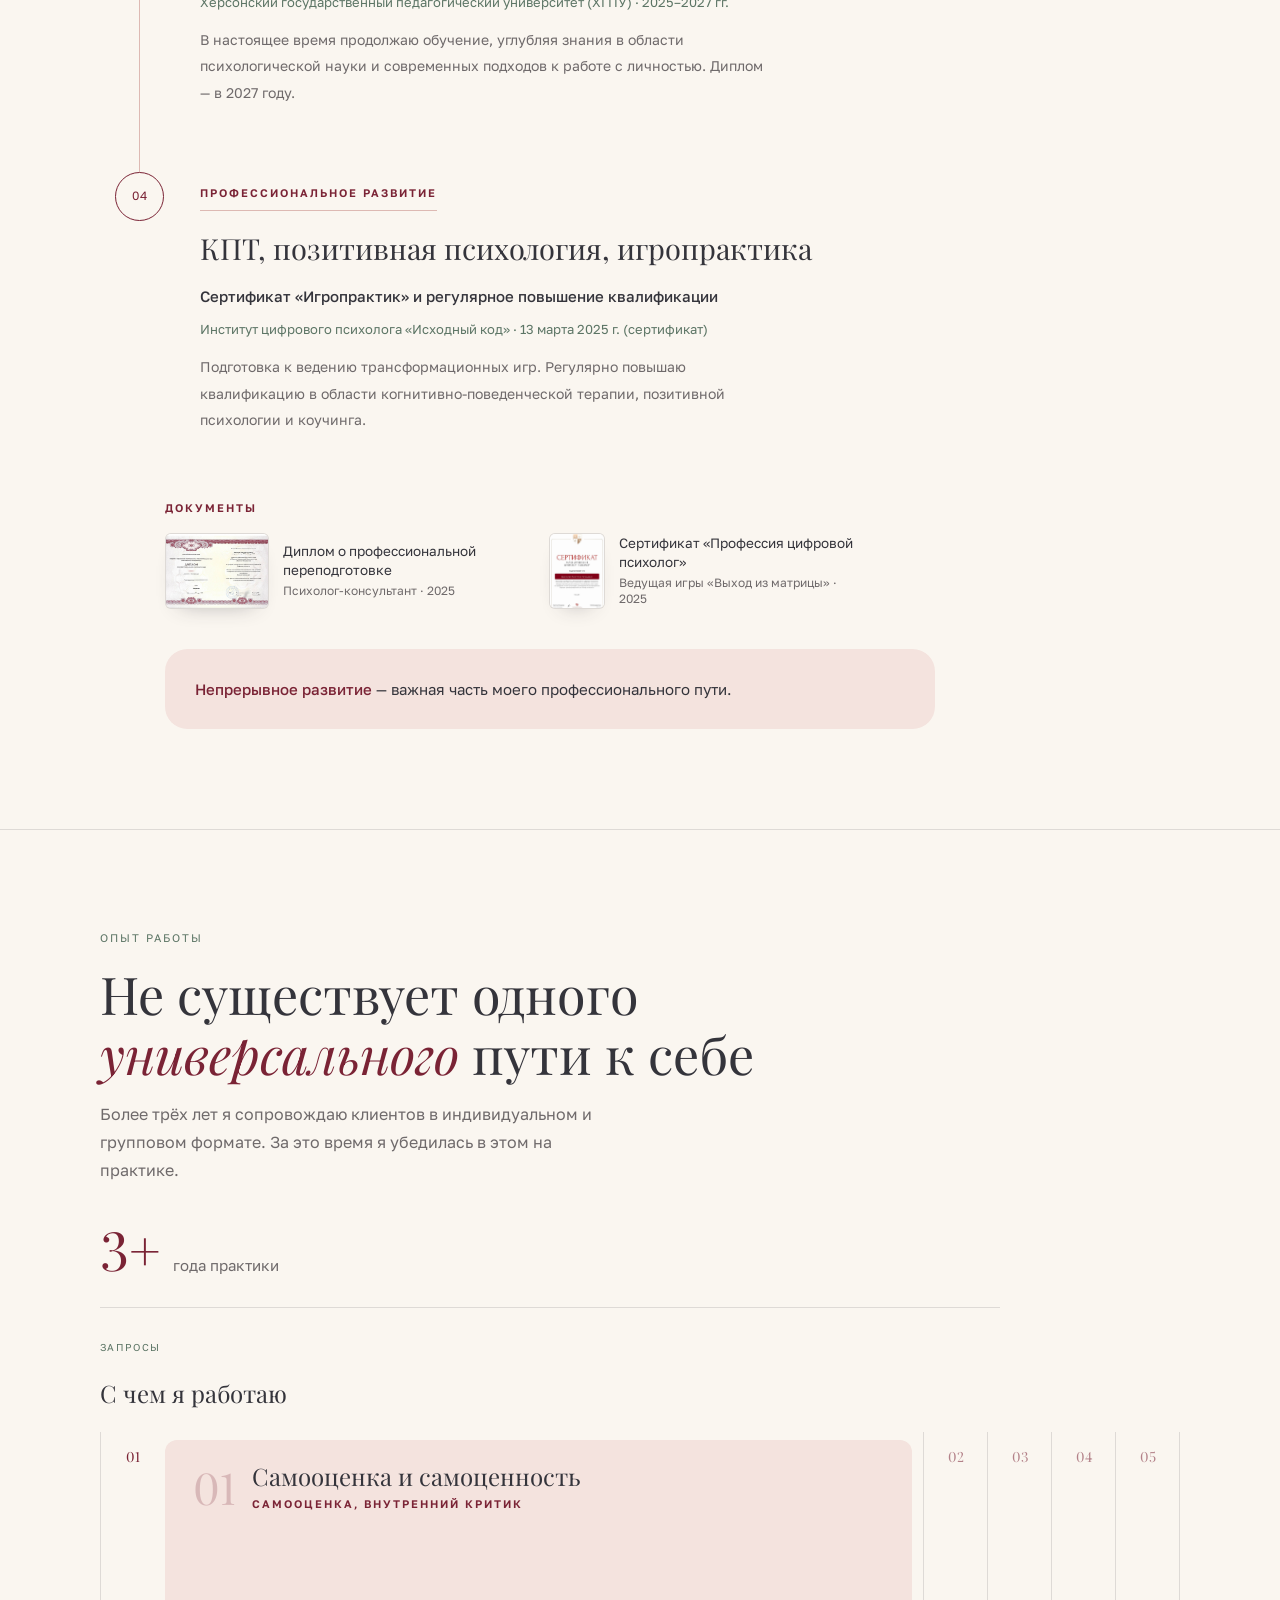
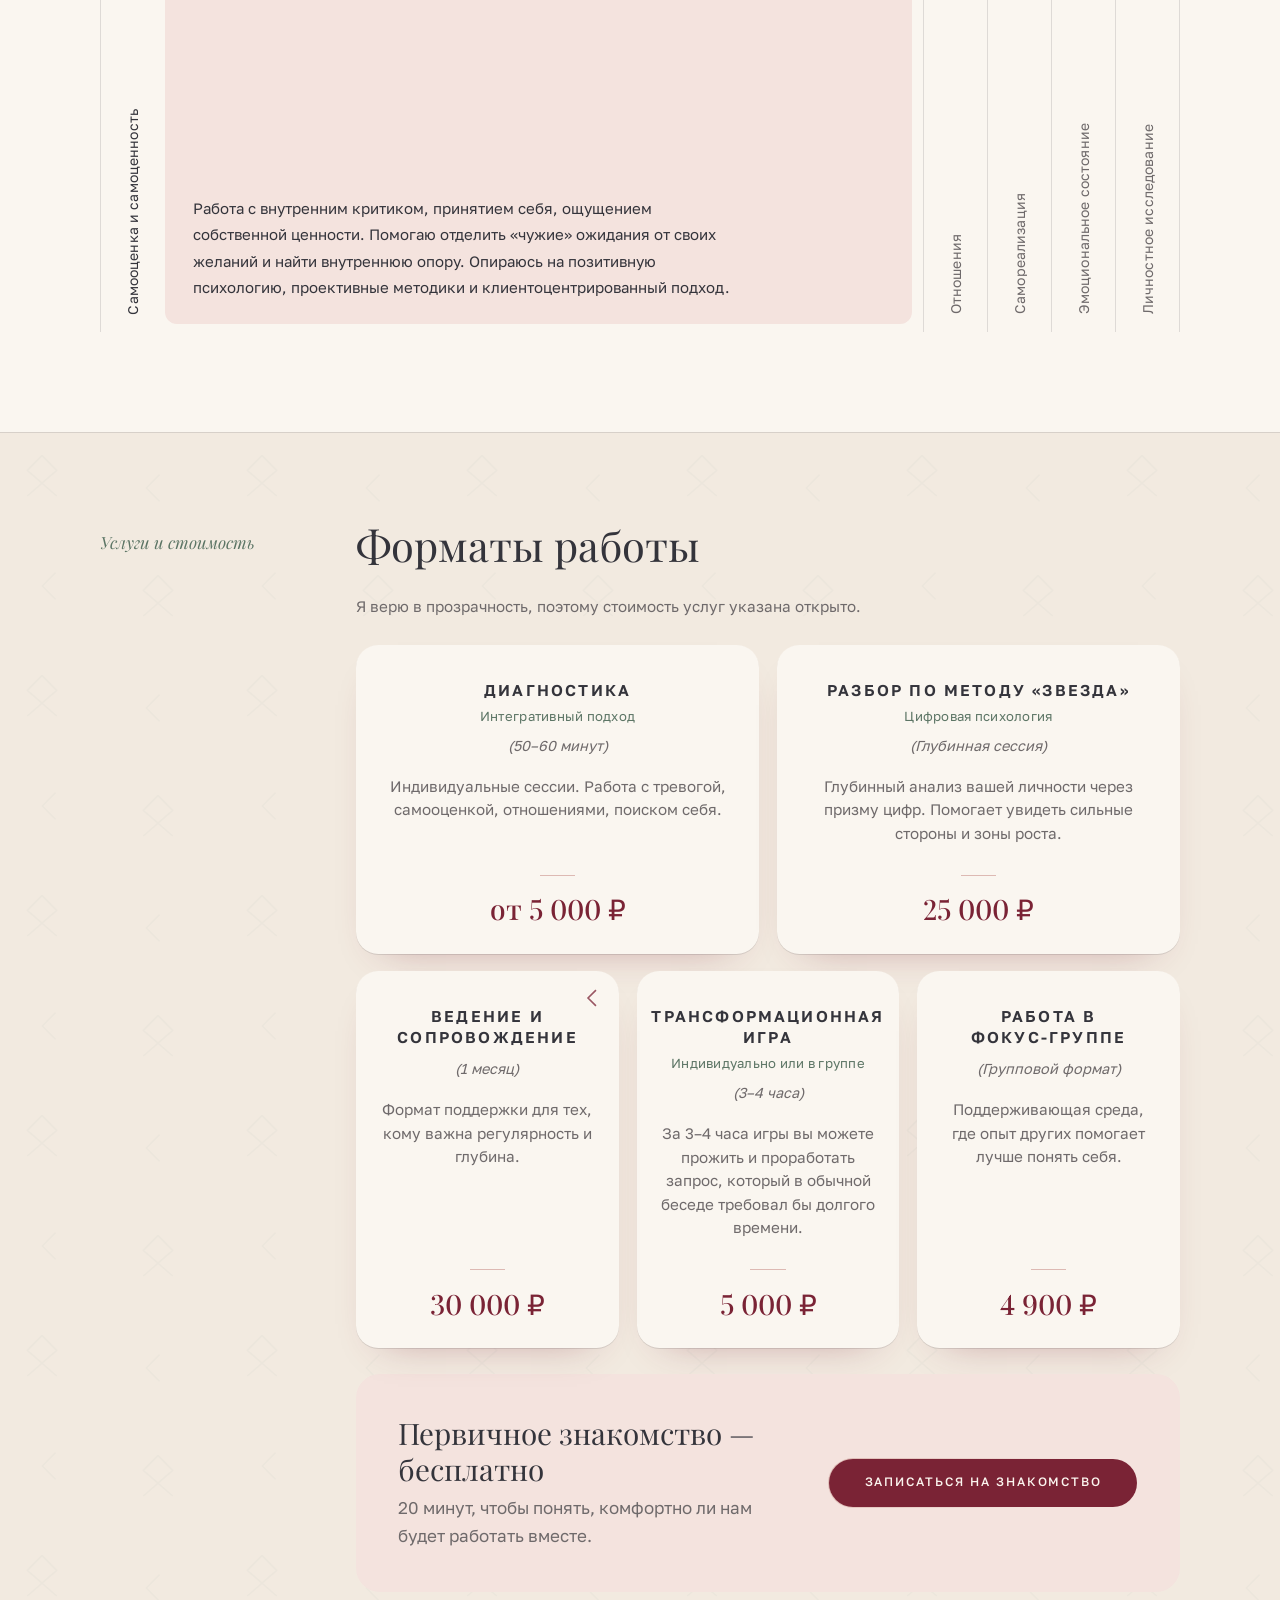
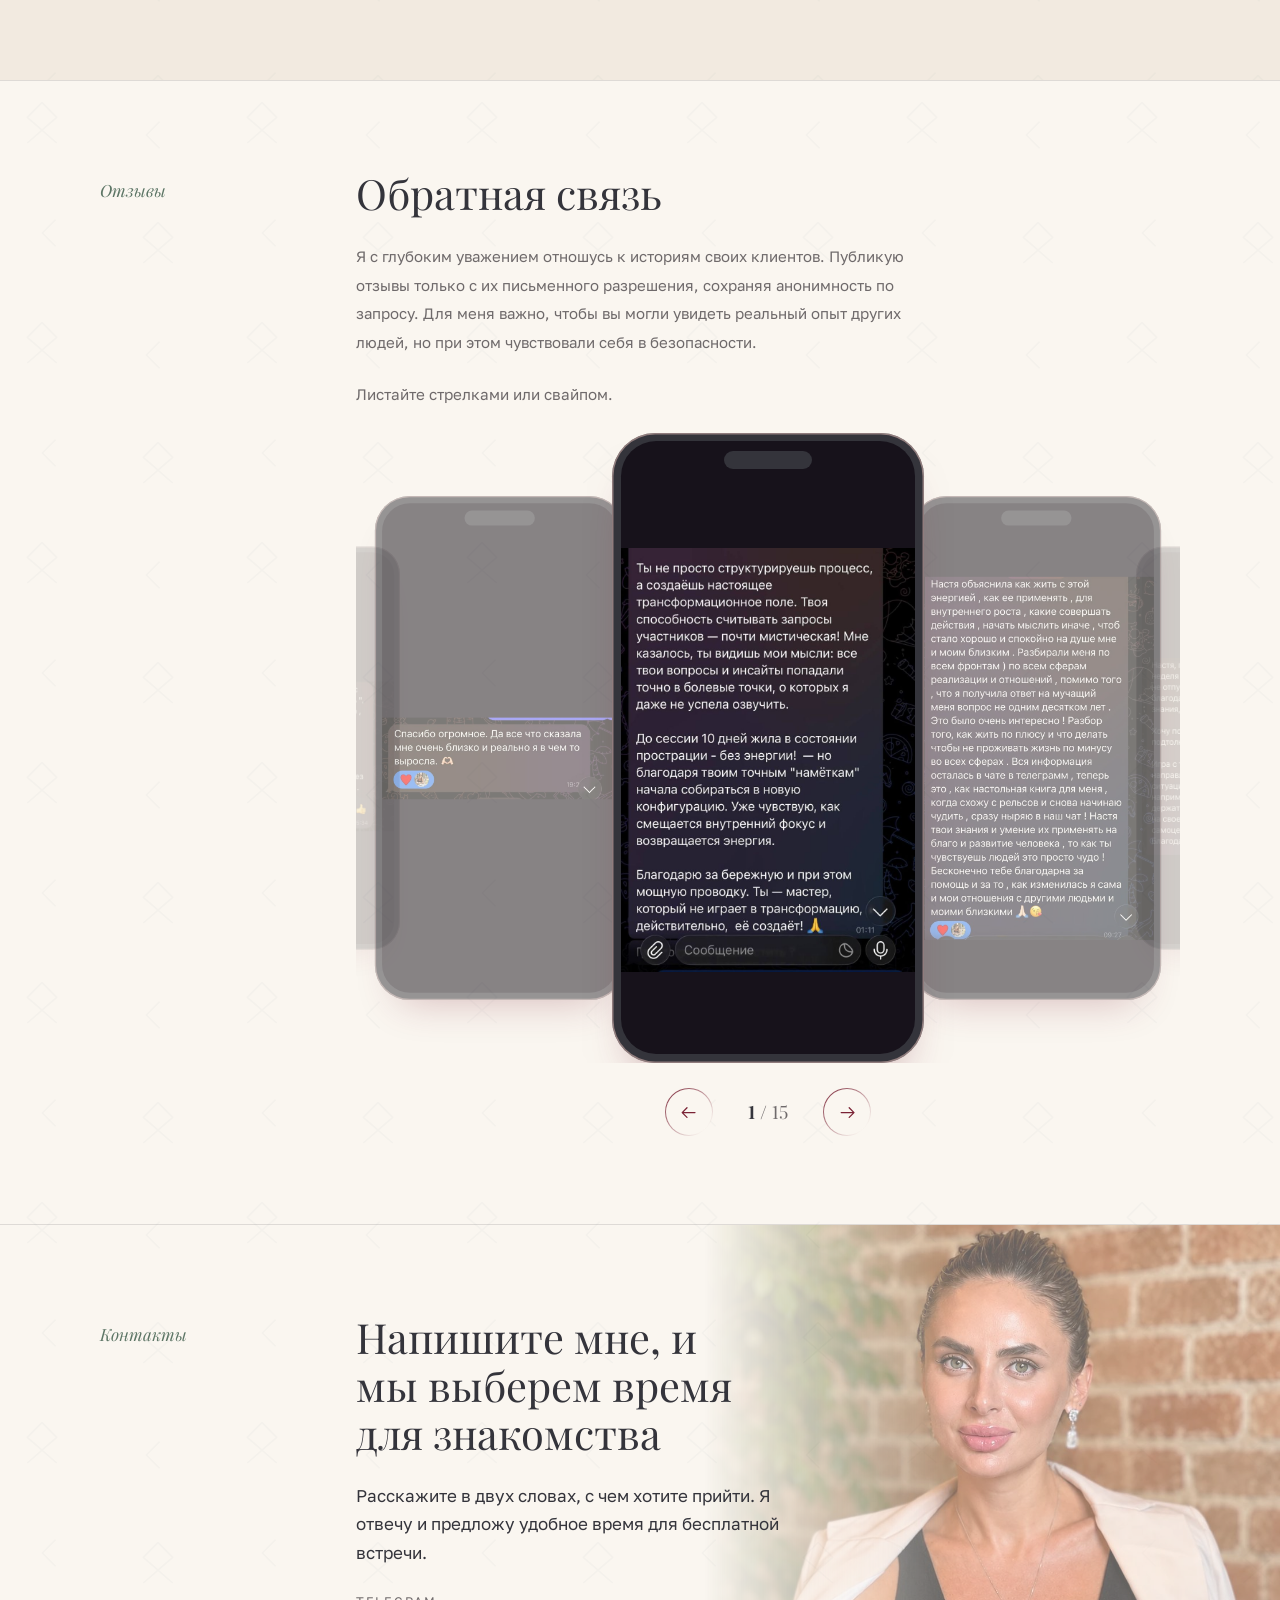
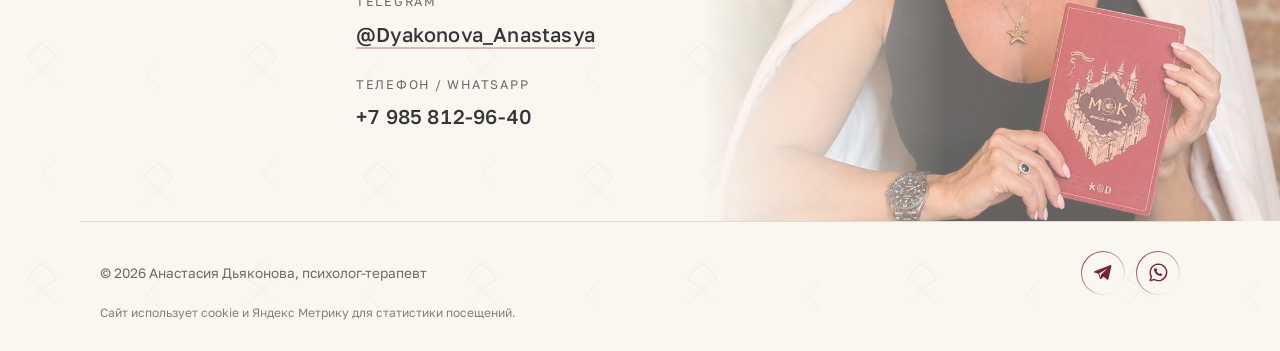
==== commit e9afdf5e: "Яндекс Метрика (счётчик 114634683) без Вебвизора, цели на кнопки, строка про cookie Co-Authored-By: " ====
--- a/index.html
+++ b/index.html
@@ -536,6 +536,7 @@
 }
 .social a:hover { color: var(--btn-fg); background: linear-gradient(var(--btn-bg), var(--btn-bg)) padding-box, linear-gradient(135deg, var(--blush), transparent 70%) border-box; }
 .social svg { width: 1.3rem; height: 1.3rem; }
+.cookie-note { flex-basis: 100%; margin: 0; font-size: .75rem; color: var(--muted); opacity: .85; }
 footer .wrap { align-items: center;  display: flex; flex-wrap: wrap; justify-content: space-between; gap: .5rem 2rem; padding-block: 1.8rem; font-size: .85rem; color: var(--muted); border-top: 1px solid var(--line); }
 
 .burger { display: none; }
@@ -593,8 +594,10 @@
   .service:hover, .edu-card:hover { transform: none; }
 }
 </style>
+<script>(function(m,e,t,r,i,k,a){m[i]=m[i]||function(){(m[i].a=m[i].a||[]).push(arguments)};m[i].l=1*new Date();for(var j=0;j<document.scripts.length;j++){if(document.scripts[j].src===r){return;}}k=e.createElement(t),a=e.getElementsByTagName(t)[0],k.async=1,k.src=r,a.parentNode.insertBefore(k,a)})(window,document,"script","https://mc.yandex.ru/metrika/tag.js","ym");ym(114634683,"init",{clickmap:true,trackLinks:true,accurateTrackBounce:true,webvisor:false});</script>
 </head>
 <body>
+<noscript><div><img src="https://mc.yandex.ru/watch/114634683" style="position:absolute;left:-9999px" alt=""></div></noscript>
 
 <header class="top">
   <div class="wrap">
@@ -607,7 +610,7 @@
       <a href="#reviews">Отзывы</a>
       <a href="#contact">Контакты</a>
     </nav>
-    <a class="btn small" href="https://t.me/Dyakonova_Anastasya?text=%D0%97%D0%B4%D1%80%D0%B0%D0%B2%D1%81%D1%82%D0%B2%D1%83%D0%B9%D1%82%D0%B5%2C%20%D0%90%D0%BD%D0%B0%D1%81%D1%82%D0%B0%D1%81%D0%B8%D1%8F%21%20%D0%A5%D0%BE%D1%87%D1%83%20%D0%B7%D0%B0%D0%BF%D0%B8%D1%81%D0%B0%D1%82%D1%8C%D1%81%D1%8F%20%D0%BD%D0%B0%20%D0%BA%D0%BE%D0%BD%D1%81%D1%83%D0%BB%D1%8C%D1%82%D0%B0%D1%86%D0%B8%D1%8E." target="_blank" rel="noopener">Записаться</a>
+    <a data-goal="book_click" data-place="header" class="btn small" href="https://t.me/Dyakonova_Anastasya?text=%D0%97%D0%B4%D1%80%D0%B0%D0%B2%D1%81%D1%82%D0%B2%D1%83%D0%B9%D1%82%D0%B5%2C%20%D0%90%D0%BD%D0%B0%D1%81%D1%82%D0%B0%D1%81%D0%B8%D1%8F%21%20%D0%A5%D0%BE%D1%87%D1%83%20%D0%B7%D0%B0%D0%BF%D0%B8%D1%81%D0%B0%D1%82%D1%8C%D1%81%D1%8F%20%D0%BD%D0%B0%20%D0%BA%D0%BE%D0%BD%D1%81%D1%83%D0%BB%D1%8C%D1%82%D0%B0%D1%86%D0%B8%D1%8E." target="_blank" rel="noopener">Записаться</a>
     <button class="burger" id="burger" type="button" aria-label="Открыть меню" aria-expanded="false" aria-controls="site-nav"><span></span></button>
   </div>
 </header>
@@ -627,7 +630,7 @@
         </ul>
         <div class="hero-actions">
           <div class="hero-cta">
-            <a class="btn" href="https://t.me/Dyakonova_Anastasya?text=%D0%97%D0%B4%D1%80%D0%B0%D0%B2%D1%81%D1%82%D0%B2%D1%83%D0%B9%D1%82%D0%B5%2C%20%D0%90%D0%BD%D0%B0%D1%81%D1%82%D0%B0%D1%81%D0%B8%D1%8F%21%20%D0%A5%D0%BE%D1%87%D1%83%20%D0%B7%D0%B0%D0%BF%D0%B8%D1%81%D0%B0%D1%82%D1%8C%D1%81%D1%8F%20%D0%BD%D0%B0%20%D0%BA%D0%BE%D0%BD%D1%81%D1%83%D0%BB%D1%8C%D1%82%D0%B0%D1%86%D0%B8%D1%8E." target="_blank" rel="noopener">Записаться на знакомство</a>
+            <a data-goal="book_click" data-place="hero" class="btn" href="https://t.me/Dyakonova_Anastasya?text=%D0%97%D0%B4%D1%80%D0%B0%D0%B2%D1%81%D1%82%D0%B2%D1%83%D0%B9%D1%82%D0%B5%2C%20%D0%90%D0%BD%D0%B0%D1%81%D1%82%D0%B0%D1%81%D0%B8%D1%8F%21%20%D0%A5%D0%BE%D1%87%D1%83%20%D0%B7%D0%B0%D0%BF%D0%B8%D1%81%D0%B0%D1%82%D1%8C%D1%81%D1%8F%20%D0%BD%D0%B0%20%D0%BA%D0%BE%D0%BD%D1%81%D1%83%D0%BB%D1%8C%D1%82%D0%B0%D1%86%D0%B8%D1%8E." target="_blank" rel="noopener">Записаться на знакомство</a>
             <p class="hero-note"><b>Первое знакомство бесплатно</b><span>20 минут — чтобы понять, комфортно ли нам вместе</span></p>
           </div>
           <a class="btn ghost" href="#services">Услуги и стоимость<svg viewBox="0 0 24 24" aria-hidden="true"><path d="M4 12h16M14 6l6 6-6 6"/></svg></a>
@@ -696,7 +699,7 @@
           <figcaption>Реальный отклик клиентов</figcaption>
           <p>Одна из клиенток после трансформационной игры сказала, что за несколько часов получила больше понимания себя, своих отношений с бывшим мужем и детьми, чем за 10–12 сессий с психологом, на которые ушло 70–90 тысяч рублей. Для меня это — главное подтверждение того, что мой подход работает.</p>
         </figure>
-        <a class="btn approach-cta" href="https://t.me/Dyakonova_Anastasya?text=%D0%97%D0%B4%D1%80%D0%B0%D0%B2%D1%81%D1%82%D0%B2%D1%83%D0%B9%D1%82%D0%B5%2C%20%D0%90%D0%BD%D0%B0%D1%81%D1%82%D0%B0%D1%81%D0%B8%D1%8F%21%20%D0%A5%D0%BE%D1%87%D1%83%20%D0%B7%D0%B0%D0%BF%D0%B8%D1%81%D0%B0%D1%82%D1%8C%D1%81%D1%8F%20%D0%BD%D0%B0%20%D0%BA%D0%BE%D0%BD%D1%81%D1%83%D0%BB%D1%8C%D1%82%D0%B0%D1%86%D0%B8%D1%8E." target="_blank" rel="noopener">Записаться</a>
+        <a data-goal="book_click" data-place="why" class="btn approach-cta" href="https://t.me/Dyakonova_Anastasya?text=%D0%97%D0%B4%D1%80%D0%B0%D0%B2%D1%81%D1%82%D0%B2%D1%83%D0%B9%D1%82%D0%B5%2C%20%D0%90%D0%BD%D0%B0%D1%81%D1%82%D0%B0%D1%81%D0%B8%D1%8F%21%20%D0%A5%D0%BE%D1%87%D1%83%20%D0%B7%D0%B0%D0%BF%D0%B8%D1%81%D0%B0%D1%82%D1%8C%D1%81%D1%8F%20%D0%BD%D0%B0%20%D0%BA%D0%BE%D0%BD%D1%81%D1%83%D0%BB%D1%8C%D1%82%D0%B0%D1%86%D0%B8%D1%8E." target="_blank" rel="noopener">Записаться</a>
       </div>
     </div>
   </section>
@@ -742,7 +745,7 @@
           <li>Или формат трансформационной игры, где за несколько часов можно прожить запрос?</li>
         </ul>
         <p class="txt">Мы подбираем формат вместе. Если «Звезда» вам не подходит — я скажу об этом прямо и предложу другой путь.</p>
-        <a class="btn first-cta" href="https://t.me/Dyakonova_Anastasya?text=%D0%97%D0%B4%D1%80%D0%B0%D0%B2%D1%81%D1%82%D0%B2%D1%83%D0%B9%D1%82%D0%B5%2C%20%D0%90%D0%BD%D0%B0%D1%81%D1%82%D0%B0%D1%81%D0%B8%D1%8F%21%20%D0%A5%D0%BE%D1%87%D1%83%20%D0%B7%D0%B0%D0%BF%D0%B8%D1%81%D0%B0%D1%82%D1%8C%D1%81%D1%8F%20%D0%BD%D0%B0%20%D0%BA%D0%BE%D0%BD%D1%81%D1%83%D0%BB%D1%8C%D1%82%D0%B0%D1%86%D0%B8%D1%8E." target="_blank" rel="noopener">Записаться на первую встречу</a>
+        <a data-goal="book_click" data-place="first" class="btn first-cta" href="https://t.me/Dyakonova_Anastasya?text=%D0%97%D0%B4%D1%80%D0%B0%D0%B2%D1%81%D1%82%D0%B2%D1%83%D0%B9%D1%82%D0%B5%2C%20%D0%90%D0%BD%D0%B0%D1%81%D1%82%D0%B0%D1%81%D0%B8%D1%8F%21%20%D0%A5%D0%BE%D1%87%D1%83%20%D0%B7%D0%B0%D0%BF%D0%B8%D1%81%D0%B0%D1%82%D1%8C%D1%81%D1%8F%20%D0%BD%D0%B0%20%D0%BA%D0%BE%D0%BD%D1%81%D1%83%D0%BB%D1%8C%D1%82%D0%B0%D1%86%D0%B8%D1%8E." target="_blank" rel="noopener">Записаться на первую встречу</a>
       </div>
     </div>
   </section>
@@ -956,7 +959,7 @@
             <h3>Первичное знакомство — бесплатно</h3>
             <p>20 минут, чтобы понять, комфортно ли нам будет работать вместе.</p>
           </div>
-          <a class="btn" href="https://t.me/Dyakonova_Anastasya?text=%D0%97%D0%B4%D1%80%D0%B0%D0%B2%D1%81%D1%82%D0%B2%D1%83%D0%B9%D1%82%D0%B5%2C%20%D0%90%D0%BD%D0%B0%D1%81%D1%82%D0%B0%D1%81%D0%B8%D1%8F%21%20%D0%A5%D0%BE%D1%87%D1%83%20%D0%B7%D0%B0%D0%BF%D0%B8%D1%81%D0%B0%D1%82%D1%8C%D1%81%D1%8F%20%D0%BD%D0%B0%20%D0%BA%D0%BE%D0%BD%D1%81%D1%83%D0%BB%D1%8C%D1%82%D0%B0%D1%86%D0%B8%D1%8E." target="_blank" rel="noopener">Записаться на знакомство</a>
+          <a data-goal="book_click" data-place="services" class="btn" href="https://t.me/Dyakonova_Anastasya?text=%D0%97%D0%B4%D1%80%D0%B0%D0%B2%D1%81%D1%82%D0%B2%D1%83%D0%B9%D1%82%D0%B5%2C%20%D0%90%D0%BD%D0%B0%D1%81%D1%82%D0%B0%D1%81%D0%B8%D1%8F%21%20%D0%A5%D0%BE%D1%87%D1%83%20%D0%B7%D0%B0%D0%BF%D0%B8%D1%81%D0%B0%D1%82%D1%8C%D1%81%D1%8F%20%D0%BD%D0%B0%20%D0%BA%D0%BE%D0%BD%D1%81%D1%83%D0%BB%D1%8C%D1%82%D0%B0%D1%86%D0%B8%D1%8E." target="_blank" rel="noopener">Записаться на знакомство</a>
         </div>
       </div>
     </div>
@@ -1005,7 +1008,7 @@
         <h2>Напишите мне, и мы выберем время для знакомства</h2>
         <p>Расскажите в двух словах, с чем хотите прийти. Я отвечу и предложу удобное время для бесплатной встречи.</p>
         <dl class="contacts">
-          <div><dt>Telegram</dt><dd><a href="https://t.me/Dyakonova_Anastasya" target="_blank" rel="noopener">@Dyakonova_Anastasya</a></dd></div>
+          <div><dt>Telegram</dt><dd><a data-goal="telegram_click" data-place="contacts" href="https://t.me/Dyakonova_Anastasya" target="_blank" rel="noopener">@Dyakonova_Anastasya</a></dd></div>
           <div><dt>Телефон / WhatsApp</dt><dd>+7 985 812-96-40</dd></div>
         </dl>
       </div>
@@ -1017,9 +1020,10 @@
   <div class="wrap">
     <span>© 2026 Анастасия Дьяконова, психолог-терапевт</span>
     <div class="social">
-      <a href="https://t.me/Dyakonova_Anastasya" target="_blank" rel="noopener" aria-label="Написать в Telegram" title="Telegram"><svg viewBox="0 0 24 24" aria-hidden="true"><path d="M21.5 3.5L2.8 10.7c-.7.3-.7 1.2 0 1.4l4.6 1.5 1.8 5.6c.2.6.9.7 1.3.3l2.6-2.5 4.6 3.4c.5.3 1.1.1 1.2-.5L22.4 4.300c.1-.6-.4-1-.9-.8zM8.200 13.300l9.400-5.800-7.300 7.100-.4 3.300z" fill="currentColor"/></svg></a>
-      <a href="https://wa.me/79858129640?text=%D0%97%D0%B4%D1%80%D0%B0%D0%B2%D1%81%D1%82%D0%B2%D1%83%D0%B9%D1%82%D0%B5%2C%20%D0%90%D0%BD%D0%B0%D1%81%D1%82%D0%B0%D1%81%D0%B8%D1%8F%21%20%D0%A5%D0%BE%D1%87%D1%83%20%D0%B7%D0%B0%D0%BF%D0%B8%D1%81%D0%B0%D1%82%D1%8C%D1%81%D1%8F%20%D0%BD%D0%B0%20%D0%BA%D0%BE%D0%BD%D1%81%D1%83%D0%BB%D1%8C%D1%82%D0%B0%D1%86%D0%B8%D1%8E." target="_blank" rel="noopener" aria-label="Написать в WhatsApp" title="WhatsApp"><svg viewBox="0 0 24 24" aria-hidden="true"><path d="M12 2.5a9.500 9.500 0 0 0-8.100 14.400L2.500 21.500l4.700-1.300A9.500 9.500 0 1 0 12 2.500z" fill="none" stroke="currentColor" stroke-width="1.6" stroke-linejoin="round"/><path d="M8.700 7.300c.3-.3.800-.3 1 .1l.9 1.900c.1.300 0 .6-.2.800l-.6.600c.7 1.400 1.800 2.500 3.200 3.200l.6-.6c.2-.2.5-.3.800-.2l1.900.9c.4.2.4.7.1 1-.7.900-1.700 1.300-2.800 1-3.400-.9-5.700-3.200-6.600-6.600-.2-.8.100-1.600.700-2.100z" fill="currentColor"/></svg></a>
+      <a data-goal="telegram_click" data-place="footer" href="https://t.me/Dyakonova_Anastasya" target="_blank" rel="noopener" aria-label="Написать в Telegram" title="Telegram"><svg viewBox="0 0 24 24" aria-hidden="true"><path d="M21.5 3.5L2.8 10.7c-.7.3-.7 1.2 0 1.4l4.6 1.5 1.8 5.6c.2.6.9.7 1.3.3l2.6-2.5 4.6 3.4c.5.3 1.1.1 1.2-.5L22.4 4.300c.1-.6-.4-1-.9-.8zM8.200 13.300l9.400-5.800-7.300 7.100-.4 3.300z" fill="currentColor"/></svg></a>
+      <a data-goal="whatsapp_click" data-place="footer" href="https://wa.me/79858129640?text=%D0%97%D0%B4%D1%80%D0%B0%D0%B2%D1%81%D1%82%D0%B2%D1%83%D0%B9%D1%82%D0%B5%2C%20%D0%90%D0%BD%D0%B0%D1%81%D1%82%D0%B0%D1%81%D0%B8%D1%8F%21%20%D0%A5%D0%BE%D1%87%D1%83%20%D0%B7%D0%B0%D0%BF%D0%B8%D1%81%D0%B0%D1%82%D1%8C%D1%81%D1%8F%20%D0%BD%D0%B0%20%D0%BA%D0%BE%D0%BD%D1%81%D1%83%D0%BB%D1%8C%D1%82%D0%B0%D1%86%D0%B8%D1%8E." target="_blank" rel="noopener" aria-label="Написать в WhatsApp" title="WhatsApp"><svg viewBox="0 0 24 24" aria-hidden="true"><path d="M12 2.5a9.500 9.500 0 0 0-8.100 14.400L2.500 21.500l4.700-1.300A9.500 9.500 0 1 0 12 2.500z" fill="none" stroke="currentColor" stroke-width="1.6" stroke-linejoin="round"/><path d="M8.700 7.300c.3-.3.800-.3 1 .1l.9 1.900c.1.300 0 .6-.2.800l-.6.600c.7 1.400 1.800 2.500 3.200 3.200l.6-.6c.2-.2.5-.3.800-.2l1.900.9c.4.2.4.7.1 1-.7.900-1.700 1.300-2.800 1-3.400-.9-5.700-3.200-6.600-6.600-.2-.8.100-1.600.700-2.100z" fill="currentColor"/></svg></a>
     </div>
+    <p class="cookie-note">Сайт использует cookie и Яндекс Метрику для статистики посещений.</p>
   </div>
 </footer>
 
@@ -1254,6 +1258,16 @@
   d.addEventListener('click', function () { d.close(); });
 })();
 </script>
+<script>
+/* Цели Яндекс Метрики: клики по кнопкам записи, Telegram и WhatsApp */
+(function () {
+  document.addEventListener('click', function (e) {
+    var a = e.target.closest && e.target.closest('a[data-goal]');
+    if (!a || typeof window.ym !== 'function') return;
+    try { window.ym(114634683, 'reachGoal', a.getAttribute('data-goal'), { place: a.getAttribute('data-place') || '' }); } catch (err) {}
+  });
+})();
+</script>
 <!-- Защищено Оталой и Кеназом. Да будет так -->
 </body>
 </html>
